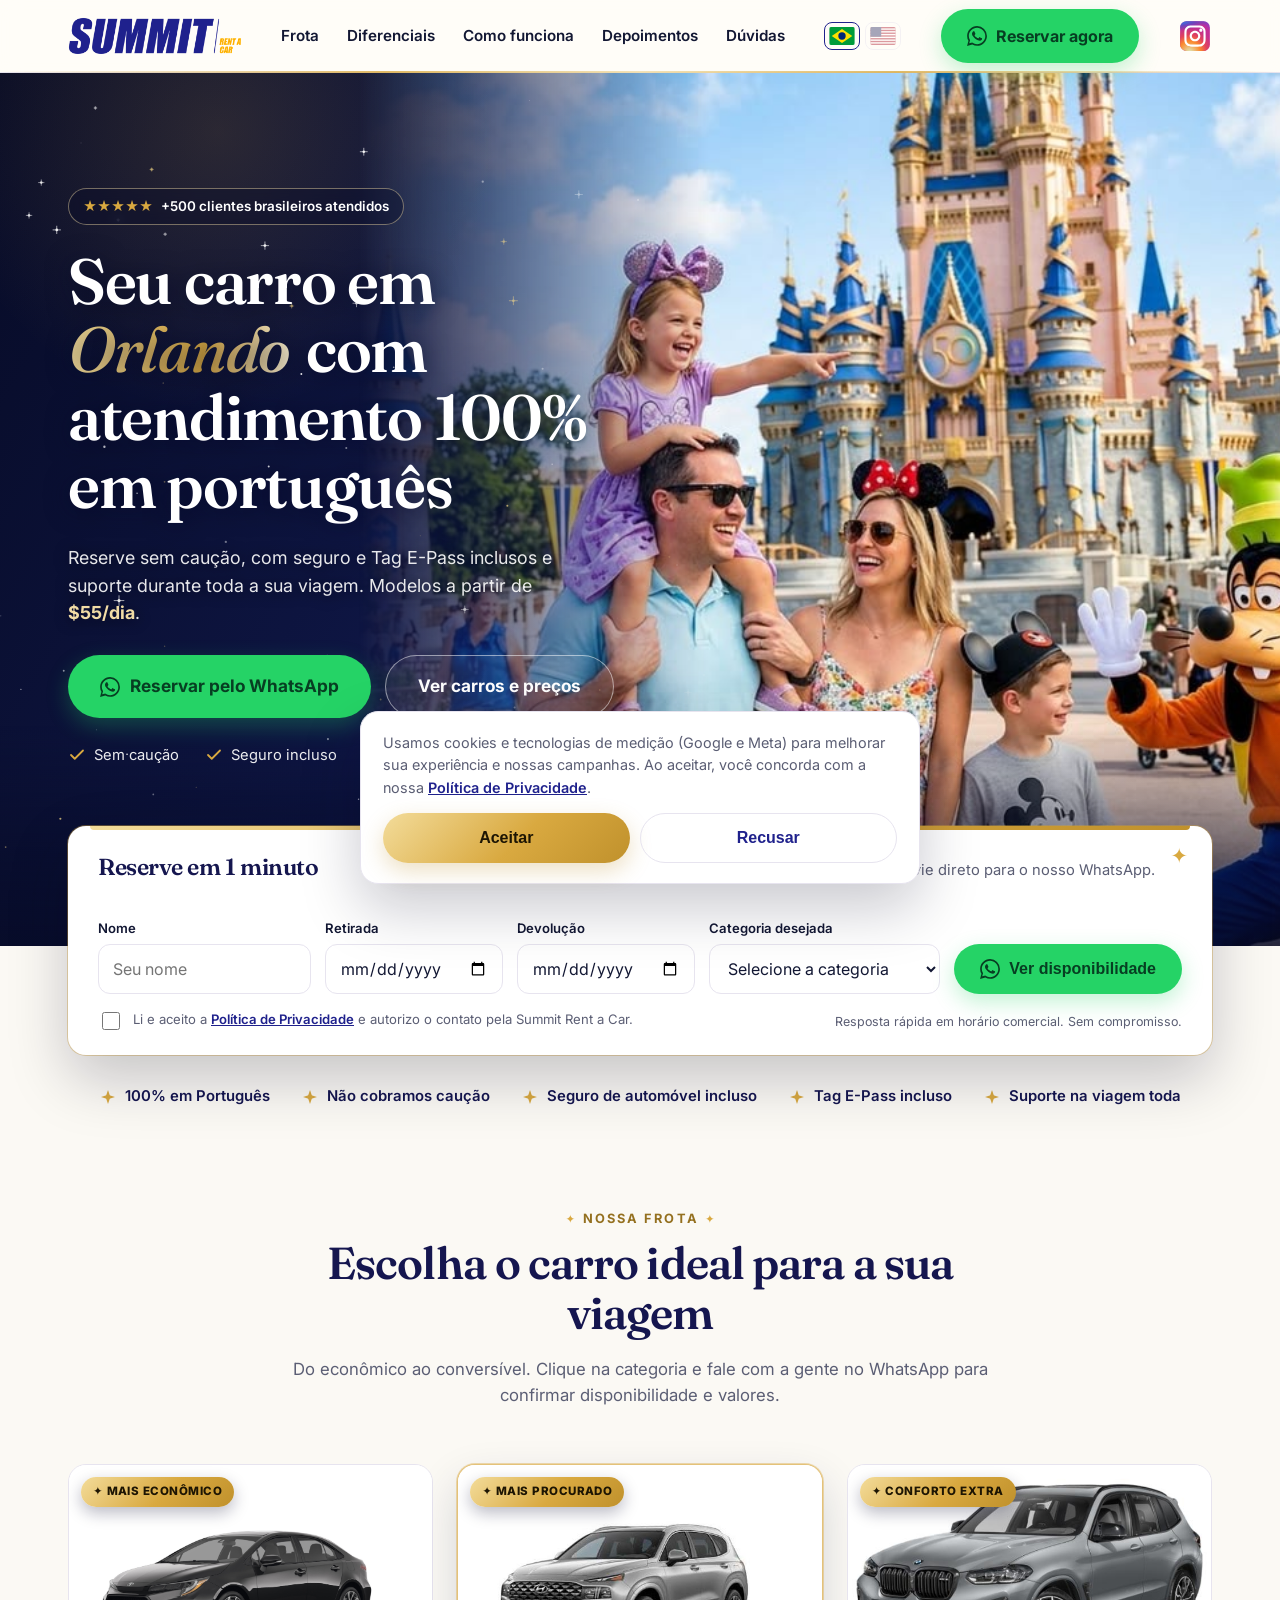
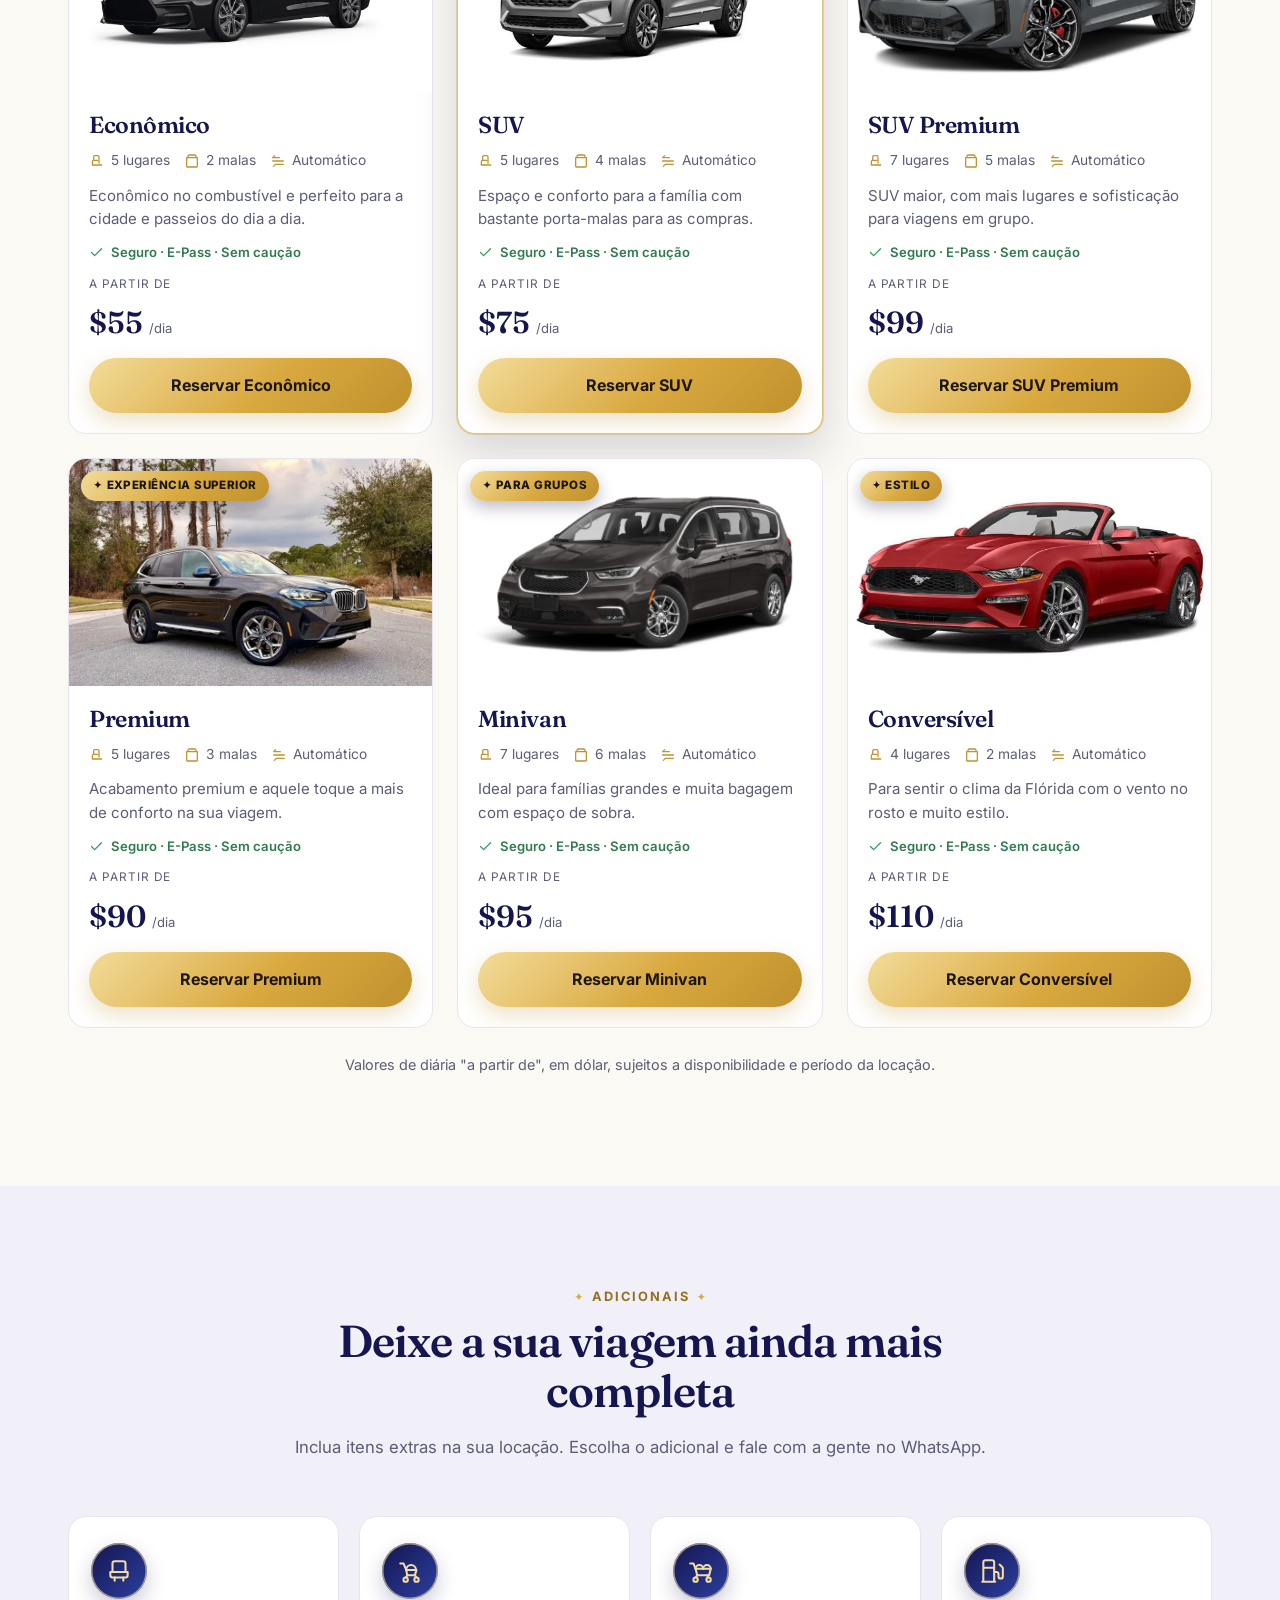
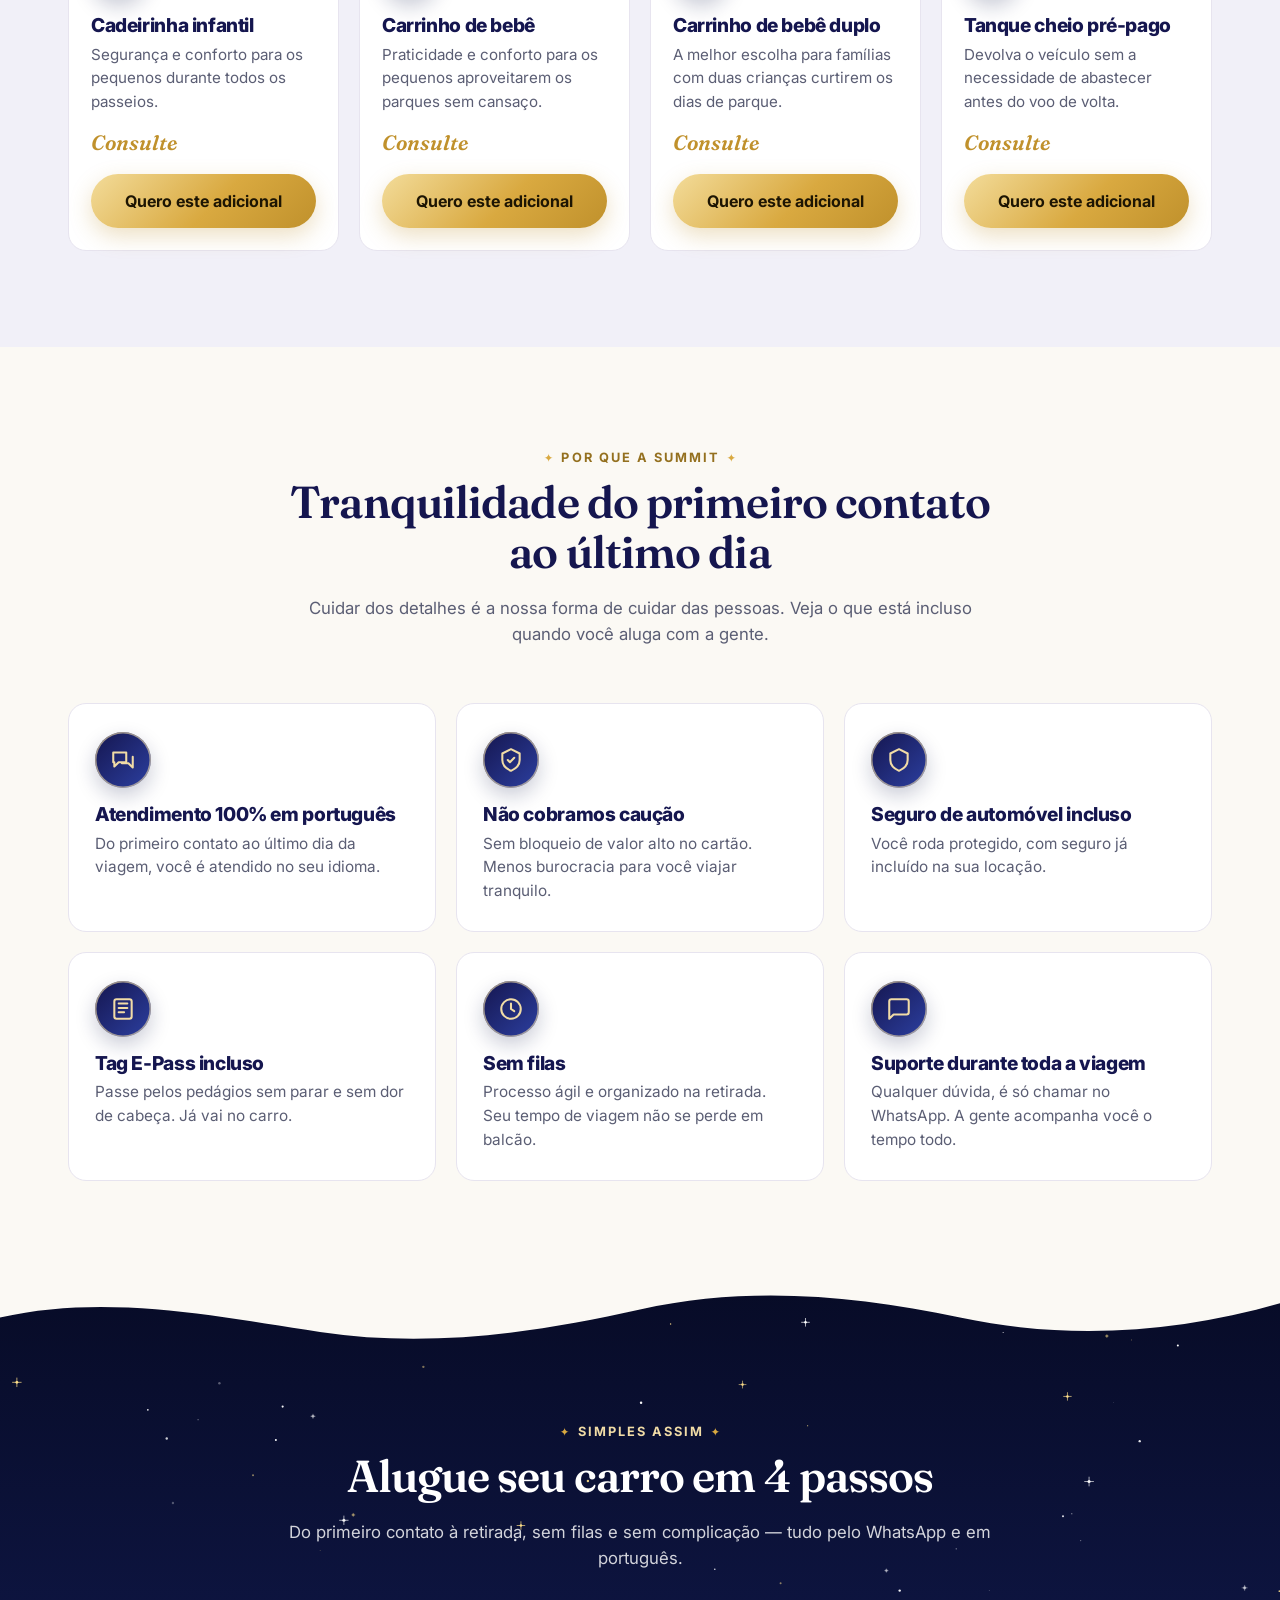
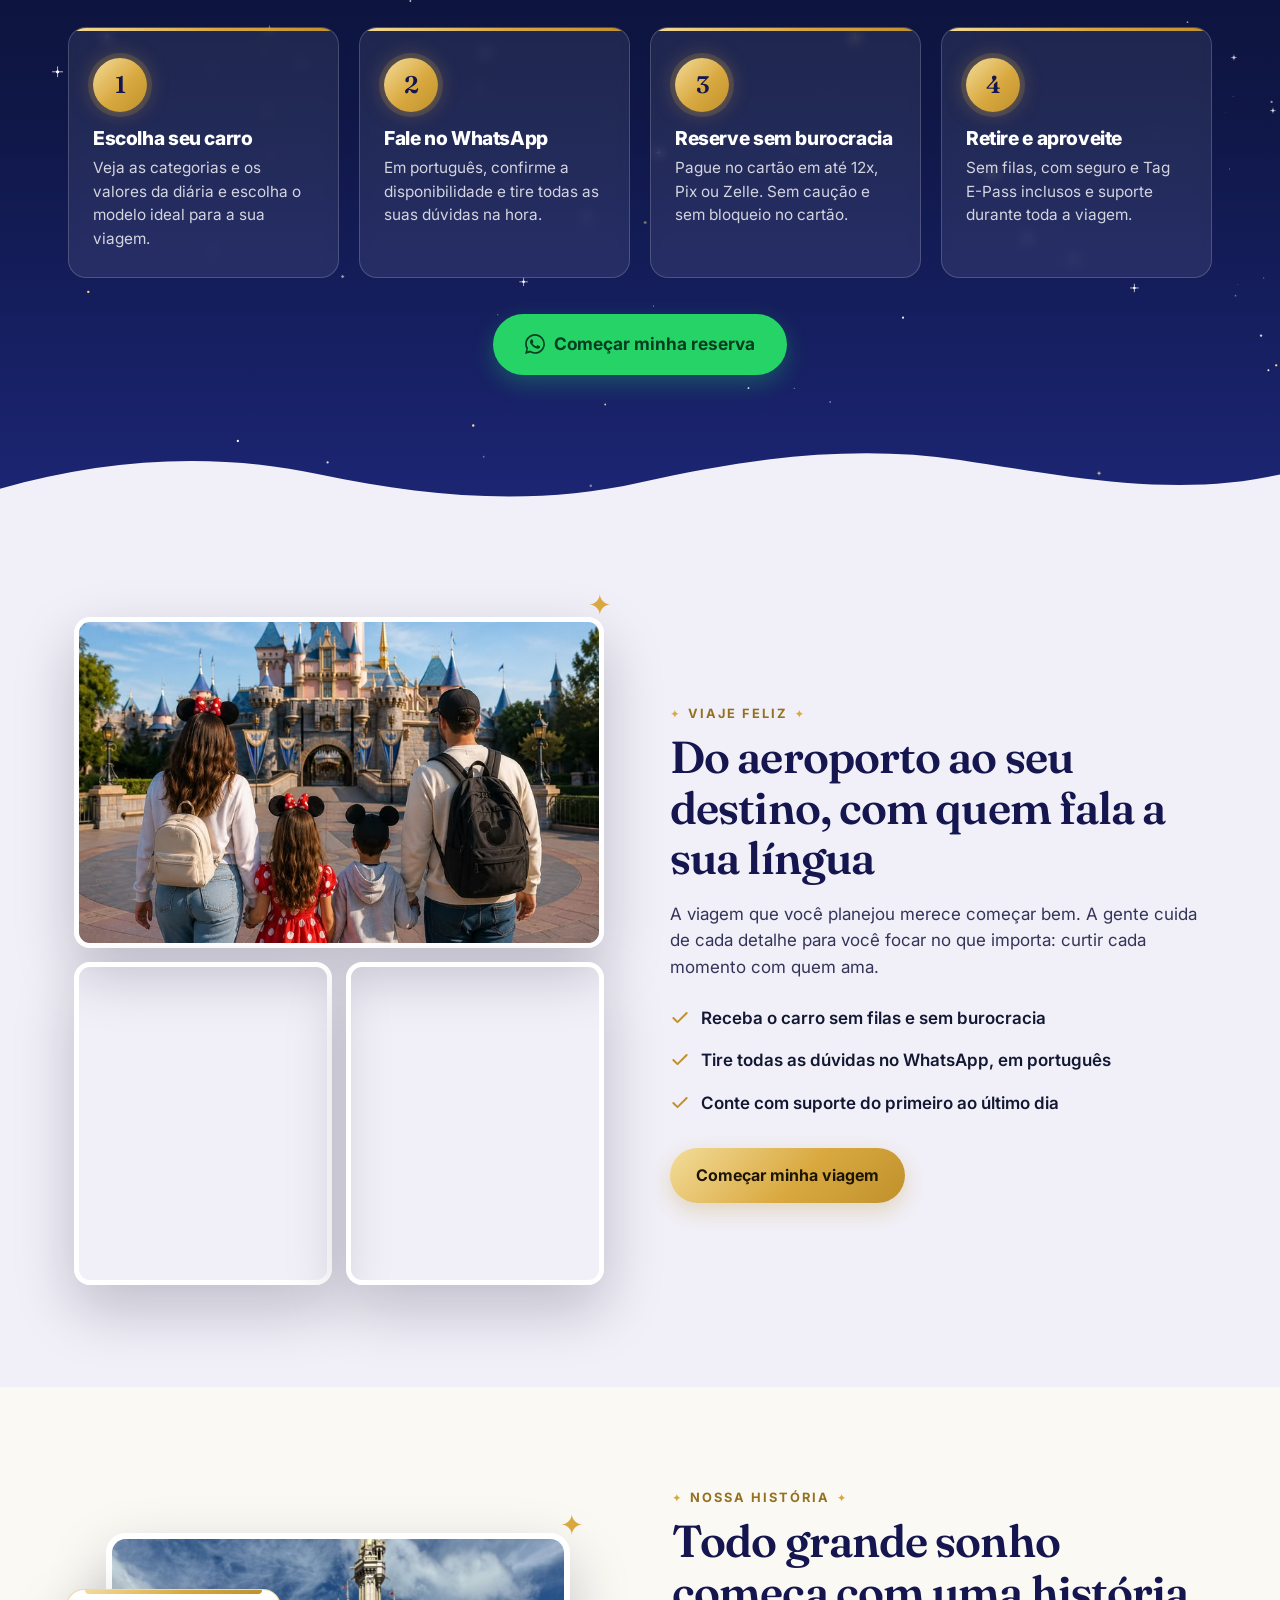
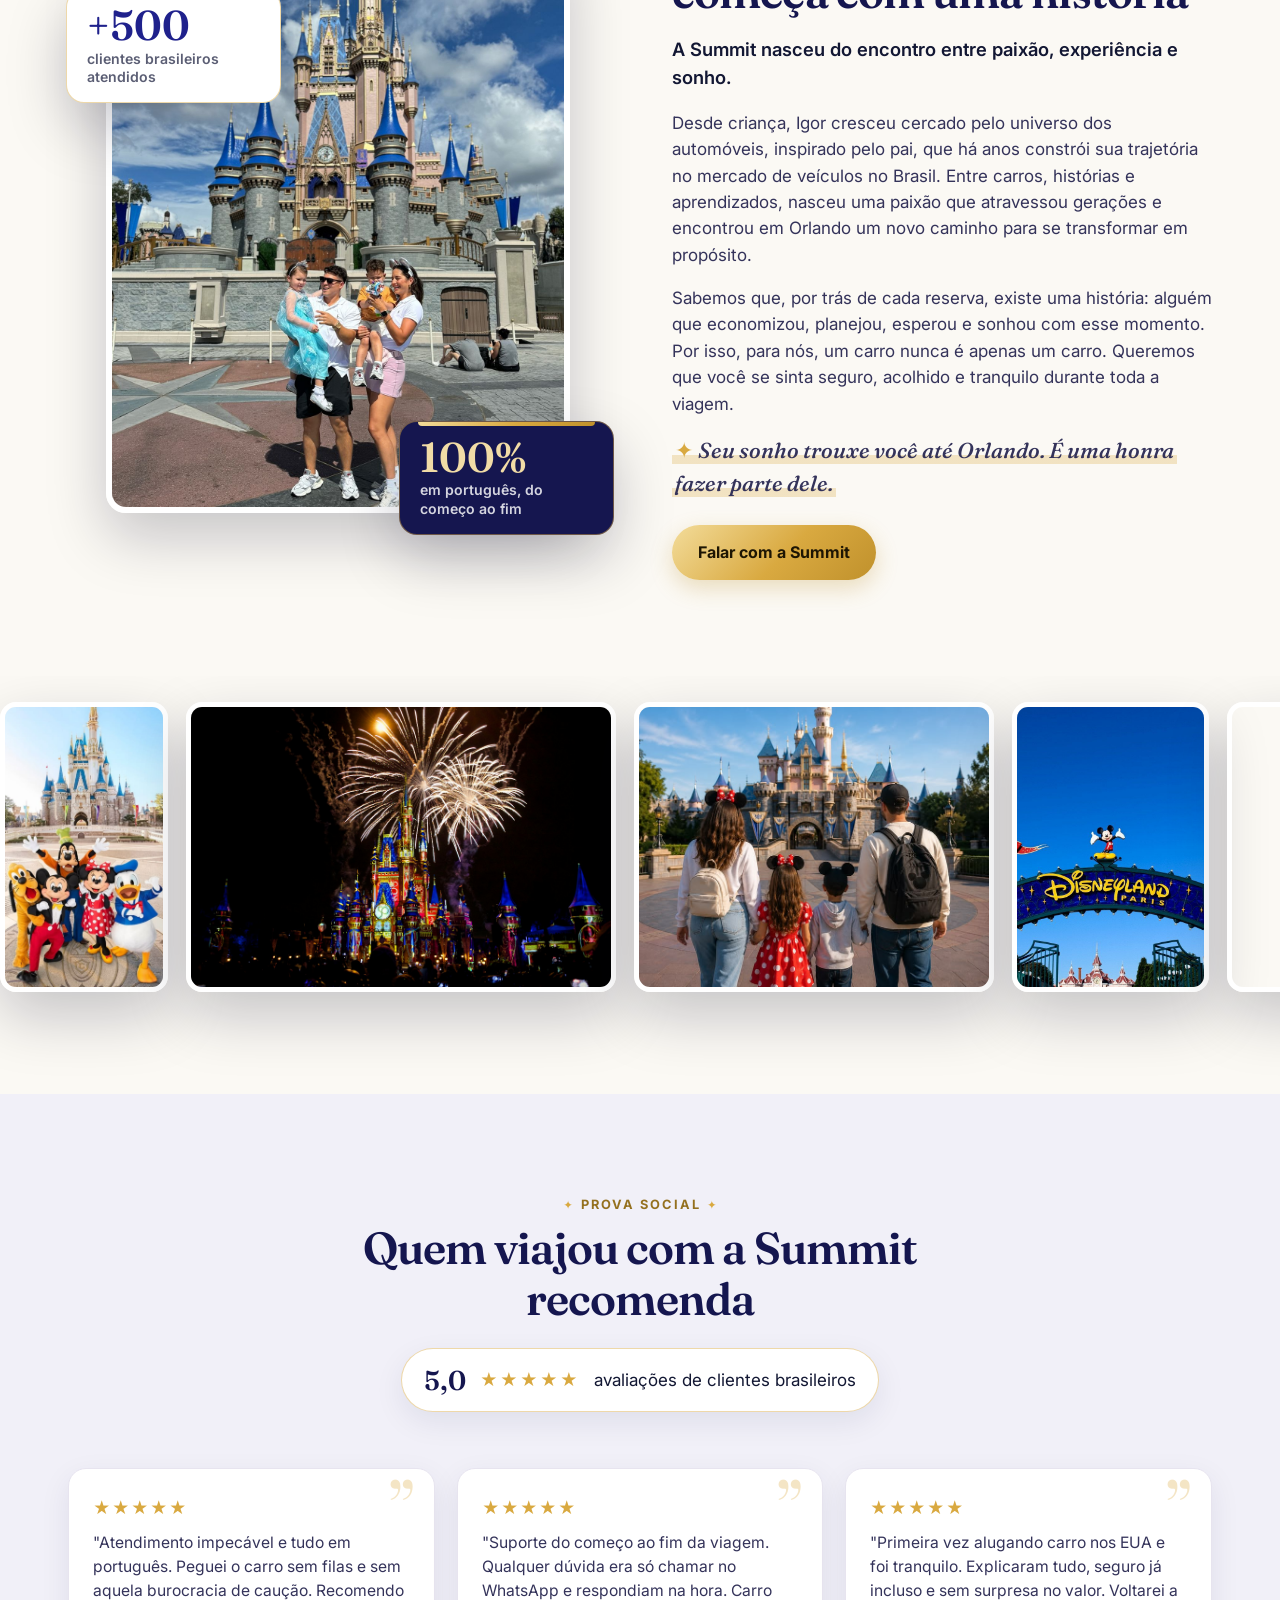
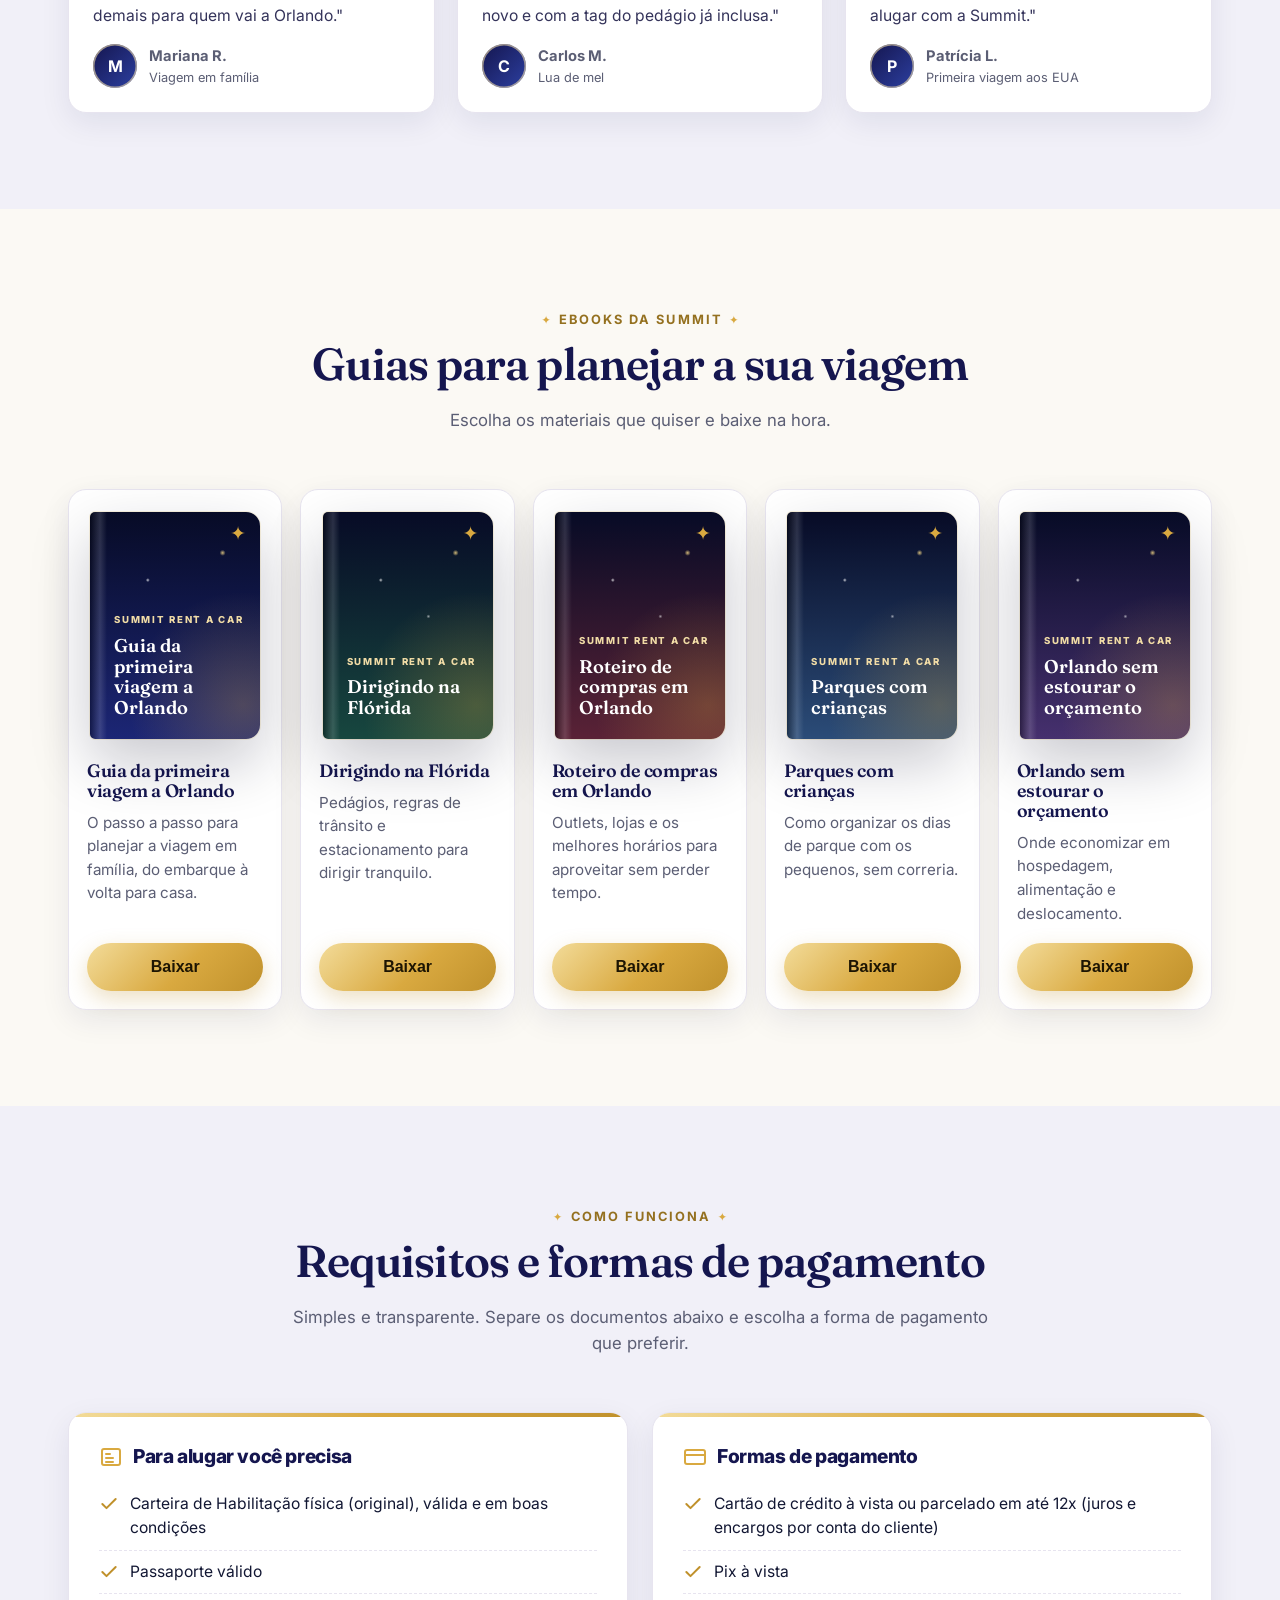
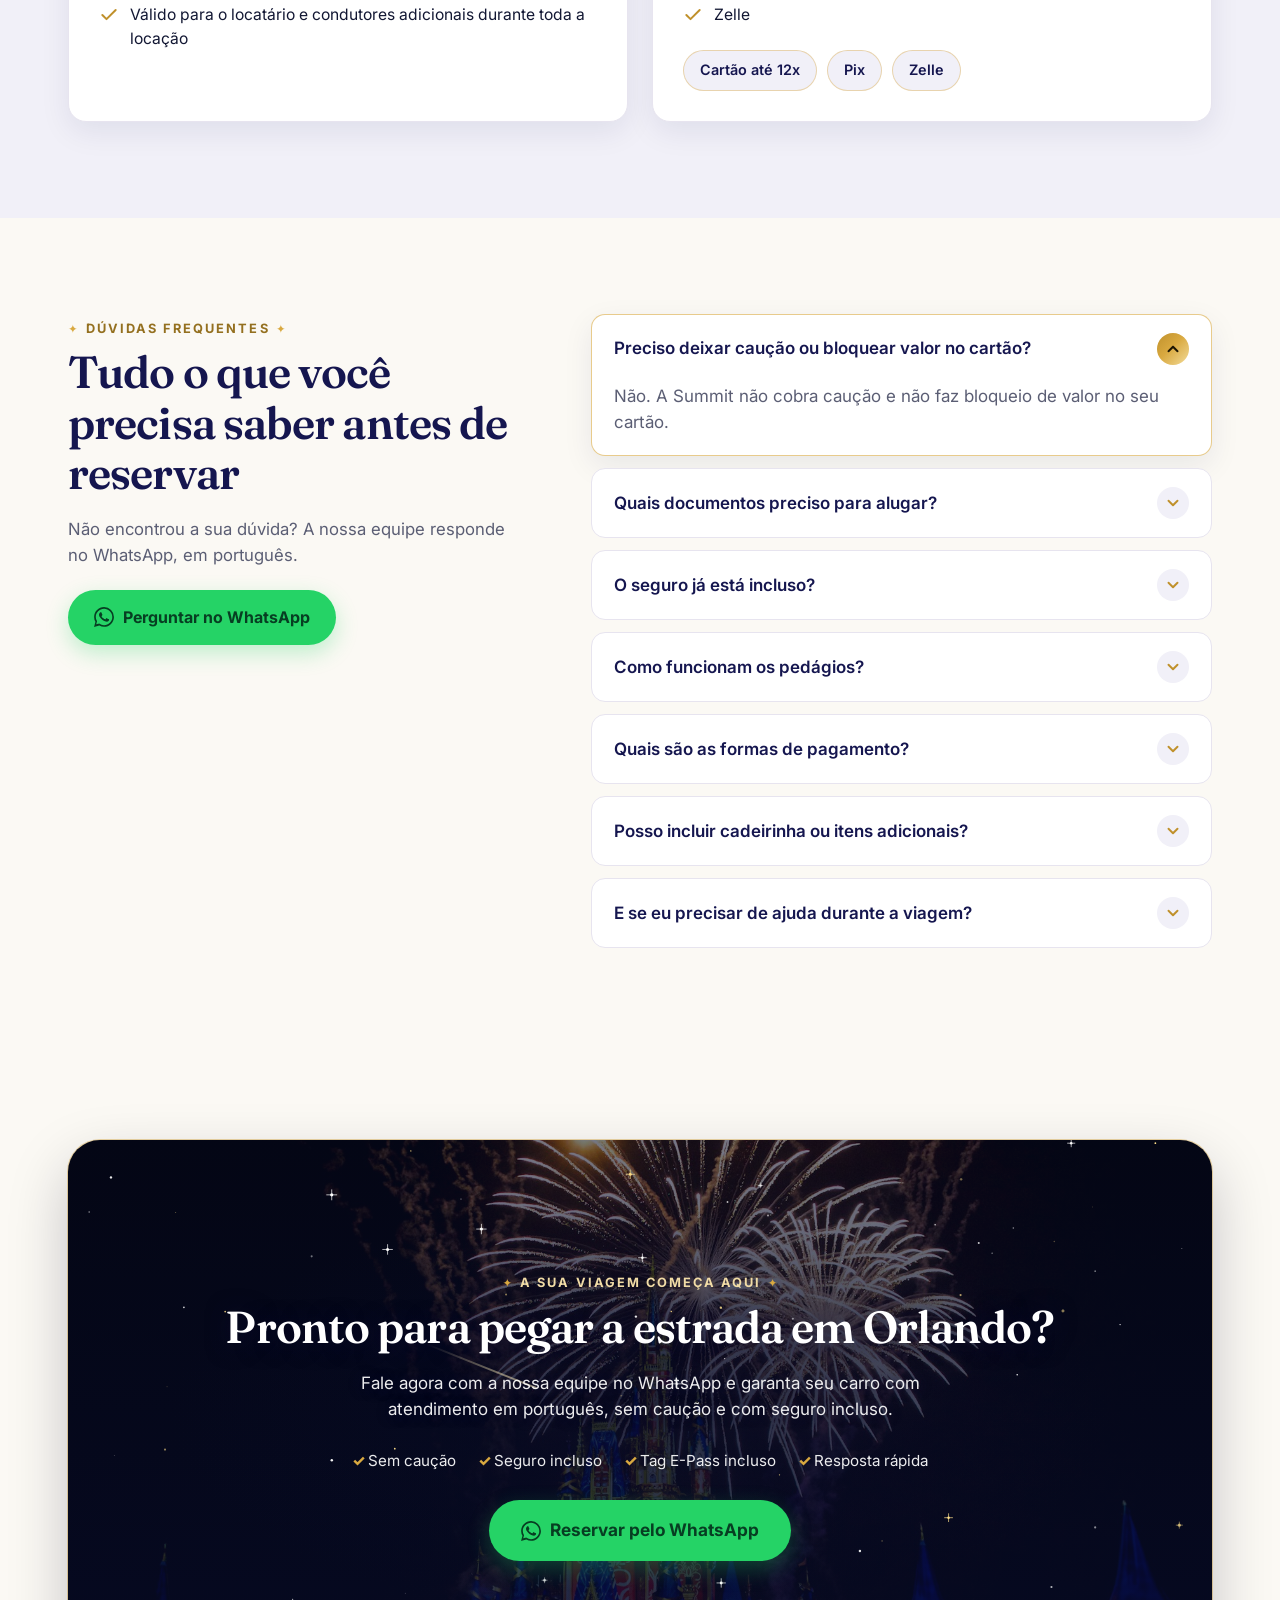
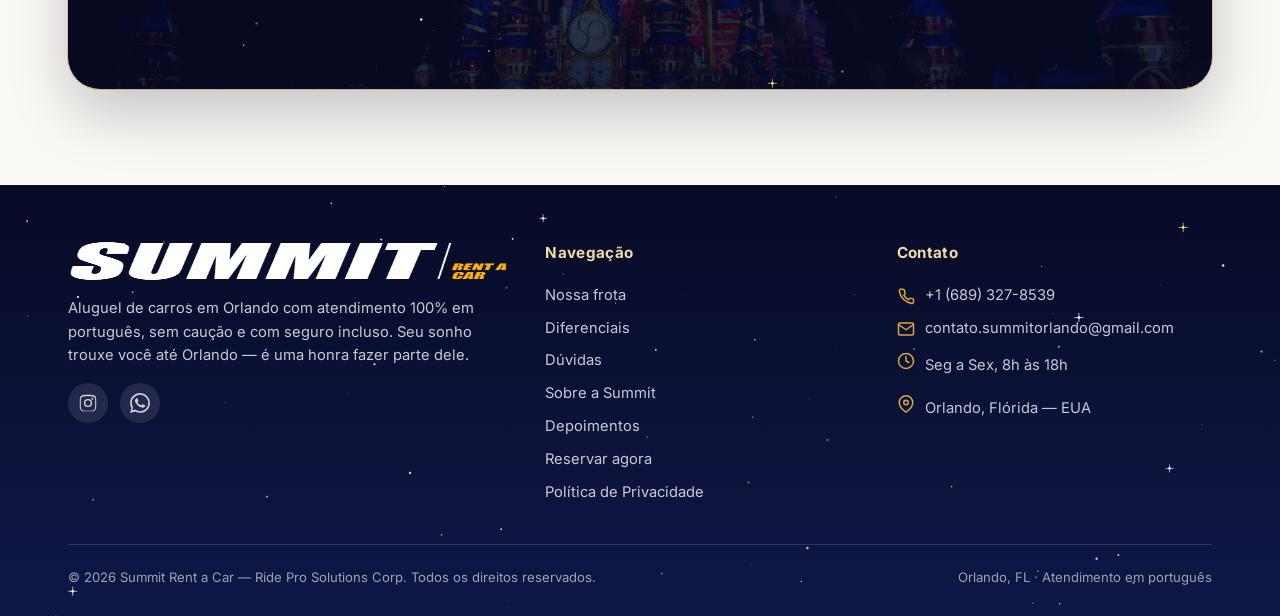
==== index.html @ 5e311a0f "feat: implement frontend application logic, localization, and analytics integration" ====
<!DOCTYPE html>
<html lang="pt-BR">

<head>
  <meta charset="UTF-8">
  <meta name="viewport" content="width=device-width, initial-scale=1">
  <title>Summit Rent a Car | Aluguel de Carro em Orlando com Atendimento em Português</title>
  <meta name="description"
    content="Alugue seu carro em Orlando com a Summit Rent a Car: atendimento 100% em português, sem caução, seguro e Tag E-Pass inclusos. Econômicos a partir de $55/dia. Reserve agora pelo WhatsApp.">
  <meta name="robots" content="index, follow">
  <meta name="theme-color" content="#15164f">
  <link rel="canonical" href="https://www.summitorlando.com.br/">
  <meta property="og:type" content="website">
  <meta property="og:locale" content="pt_BR">
  <meta property="og:site_name" content="Summit Rent a Car">
  <meta property="og:title" content="Aluguel de Carro em Orlando | Summit Rent a Car">
  <meta property="og:description"
    content="Atendimento 100% em português, sem caução, seguro e Tag E-Pass inclusos. Econômicos a partir de $55/dia. Reserve pelo WhatsApp.">
  <meta property="og:url" content="https://www.summitorlando.com.br/">
  <meta property="og:image" content="https://www.summitorlando.com.br/assets/img/logo-summit.png">
  <meta name="twitter:card" content="summary_large_image">
  <meta name="twitter:title" content="Aluguel de Carro em Orlando | Summit Rent a Car">
  <meta name="twitter:description"
    content="Atendimento 100% em português, sem caução, seguro e Tag E-Pass inclusos. Reserve pelo WhatsApp.">
  <meta name="twitter:image" content="https://www.summitorlando.com.br/assets/img/logo-summit.png">
  <link rel="icon" href="assets/img/logo-summit.png">
  <link rel="preconnect" href="https://fonts.googleapis.com">
  <link rel="preconnect" href="https://fonts.gstatic.com" crossorigin>
  <link rel="stylesheet"
    href="https://fonts.googleapis.com/css2?family=Fraunces:ital,opsz,wght@0,9..144,500;0,9..144,600;1,9..144,500;1,9..144,600&family=Inter:wght@400;500;600;700&display=swap">
  <link rel="stylesheet" href="assets/css/styles.css?v=20261014e">
  <script type="application/ld+json">
{"@context":"https://schema.org","@type":"AutoRental","name":"Summit Rent a Car","legalName":"Ride Pro Solutions Corp","image":"https://www.summitorlando.com.br/assets/img/logo-summit.png","url":"https://www.summitorlando.com.br/","telephone":"+1-689-327-8539","email":"contato.summitorlando@gmail.com","areaServed":"Orlando, Florida, USA","priceRange":"$55-$110 por dia","openingHours":"Mo-Fr 08:00-18:00","sameAs":["https://www.instagram.com/summitorlando"]}
</script>
</head>

<body>

  <header class="header">
    <div class="header__progress" id="headerProgress" aria-hidden="true"></div>
    <div class="container header__row">
      <a class="header__logo" href="#top" aria-label="Summit Rent a Car">
        <img src="assets/img/logo-summit.png" alt="Logo Summit Rent a Car" width="640" height="140">
      </a>
      <nav class="nav" id="nav">
        <a href="#frota" data-i18n="nav_frota">Frota</a>
        <a href="#diferenciais" data-i18n="nav_dif">Diferenciais</a>
        <a href="#como-funciona" data-i18n="nav_como">Como funciona</a>
        <a href="#depoimentos" data-i18n="nav_dep">Depoimentos</a>
        <a href="#duvidas" data-i18n="nav_faq">Dúvidas</a>
        <a class="btn btn--wa" href="https://wa.me/message/4N75YRONU7H5L1" data-cta="nav-wa" target="_blank"
          rel="noopener" data-i18n="btn_wa">WhatsApp</a>
      </nav>
      <div class="lang" role="group" aria-label="Idioma / Language">
        <button type="button" class="lang__btn" data-lang="pt" aria-pressed="true" aria-label="Português">
          <svg viewBox="0 0 28 20" aria-hidden="true">
            <rect width="28" height="20" fill="#009b3a" />
            <path d="M14 2.2 25.4 10 14 17.8 2.6 10z" fill="#fedf00" />
            <circle cx="14" cy="10" r="4.1" fill="#002776" />
          </svg>
        </button>
        <button type="button" class="lang__btn" data-lang="en" aria-pressed="false" aria-label="English">
          <svg viewBox="0 0 28 20" aria-hidden="true">
            <rect width="28" height="20" fill="#b22234" />
            <g fill="#fff">
              <rect y="1.54" width="28" height="1.54" />
              <rect y="4.62" width="28" height="1.54" />
              <rect y="7.69" width="28" height="1.54" />
              <rect y="10.77" width="28" height="1.54" />
              <rect y="13.85" width="28" height="1.54" />
              <rect y="16.92" width="28" height="1.54" />
            </g>
            <rect width="12" height="10.77" fill="#3c3b6e" />
          </svg>
        </button>
      </div>
      <a class="btn btn--wa header__cta" href="https://wa.me/message/4N75YRONU7H5L1" data-cta="header-wa"
        target="_blank" rel="noopener">
        <svg viewBox="0 0 24 24" fill="currentColor" aria-hidden="true">
          <path
            d="M.057 24l1.687-6.163a11.867 11.867 0 01-1.587-5.945C.16 5.335 5.495 0 12.05 0a11.817 11.817 0 018.413 3.488 11.824 11.824 0 013.48 8.414c-.003 6.557-5.338 11.892-11.893 11.892a11.9 11.9 0 01-5.688-1.448L.057 24zm6.597-3.807c1.676.995 3.276 1.591 5.392 1.592 5.448 0 9.886-4.434 9.889-9.885.002-5.462-4.415-9.89-9.881-9.892-5.452 0-9.887 4.434-9.889 9.884a9.86 9.86 0 001.52 5.26l-.999 3.648 3.767-.979zm11.387-5.464c-.074-.124-.272-.198-.57-.347-.297-.149-1.758-.868-2.031-.967-.272-.099-.47-.149-.669.149-.198.297-.768.967-.941 1.165-.173.198-.347.223-.644.074-.297-.149-1.255-.462-2.39-1.475-.883-.788-1.48-1.761-1.653-2.059-.173-.297-.018-.458.13-.606.134-.133.297-.347.446-.52.149-.174.198-.298.298-.497.099-.198.05-.372-.025-.521-.074-.148-.669-1.611-.916-2.206-.242-.579-.487-.501-.669-.51l-.57-.01c-.198 0-.52.074-.792.372-.272.297-1.04 1.016-1.04 2.479 0 1.462 1.065 2.875 1.213 3.074.149.198 2.095 3.2 5.076 4.487.709.306 1.263.489 1.694.626.712.226 1.36.194 1.872.118.571-.085 1.758-.719 2.006-1.413.248-.695.248-1.29.173-1.414z" />
        </svg>
        <span data-i18n="btn_reservar_agora">Reservar agora</span>
      </a>
      <a class="header__ig" href="https://www.instagram.com/summitorlando" target="_blank" rel="noopener"
        aria-label="Instagram da Summit Rent a Car">
        <img src="assets/img/svg/logo-instagram.svg" alt="" width="32" height="32" aria-hidden="true">
      </a>
      <button class="nav-toggle" id="navToggle" aria-label="Abrir menu" data-i18n-aria="aria_menu" aria-expanded="false"
        aria-controls="nav">
        <span></span><span></span><span></span>
      </button>
    </div>
  </header>

  <main id="top">

    <section class="hero" data-sky="shooting">
      <div class="hero__photo" aria-hidden="true"></div>
      <div class="container hero__grid">
        <div class="hero__copy">
          <span class="hero__badge"><span class="stars">★★★★★</span> <span data-i18n="hero_badge">+500 clientes
              brasileiros atendidos</span></span>
          <h1 data-i18n-html="hero_h1">Seu carro em <span class="hl">Orlando</span> com atendimento 100% em português
          </h1>
          <p class="hero__sub" data-i18n-html="hero_sub">Reserve sem caução, com seguro e Tag E-Pass inclusos e suporte
            durante toda a sua viagem. Modelos a partir de <strong>$55/dia</strong>.</p>
          <div class="hero__cta">
            <a class="btn btn--wa btn--lg" href="https://wa.me/message/4N75YRONU7H5L1" data-cta="hero-wa"
              target="_blank" rel="noopener">
              <svg viewBox="0 0 24 24" fill="currentColor" aria-hidden="true">
                <path
                  d="M.057 24l1.687-6.163a11.867 11.867 0 01-1.587-5.945C.16 5.335 5.495 0 12.05 0a11.817 11.817 0 018.413 3.488 11.824 11.824 0 013.48 8.414c-.003 6.557-5.338 11.892-11.893 11.892a11.9 11.9 0 01-5.688-1.448L.057 24zm6.597-3.807c1.676.995 3.276 1.591 5.392 1.592 5.448 0 9.886-4.434 9.889-9.885.002-5.462-4.415-9.89-9.881-9.892-5.452 0-9.887 4.434-9.889 9.884a9.86 9.86 0 001.52 5.26l-.999 3.648 3.767-.979zm11.387-5.464c-.074-.124-.272-.198-.57-.347-.297-.149-1.758-.868-2.031-.967-.272-.099-.47-.149-.669.149-.198.297-.768.967-.941 1.165-.173.198-.347.223-.644.074-.297-.149-1.255-.462-2.39-1.475-.883-.788-1.48-1.761-1.653-2.059-.173-.297-.018-.458.13-.606.134-.133.297-.347.446-.52.149-.174.198-.298.298-.497.099-.198.05-.372-.025-.521-.074-.148-.669-1.611-.916-2.206-.242-.579-.487-.501-.669-.51l-.57-.01c-.198 0-.52.074-.792.372-.272.297-1.04 1.016-1.04 2.479 0 1.462 1.065 2.875 1.213 3.074.149.198 2.095 3.2 5.076 4.487.709.306 1.263.489 1.694.626.712.226 1.36.194 1.872.118.571-.085 1.758-.719 2.006-1.413.248-.695.248-1.29.173-1.414z" />
              </svg>
              <span data-i18n="hero_cta_wa">Reservar pelo WhatsApp</span>
            </a>
            <a class="btn btn--ghost btn--lg" href="#frota" data-cta="hero-fleet" data-i18n="hero_cta_fleet">Ver carros
              e preços</a>
          </div>
          <div class="hero__trust">
            <span><svg viewBox="0 0 24 24" fill="none" stroke="currentColor" stroke-width="2.4" stroke-linecap="round"
                stroke-linejoin="round">
                <path d="M20 6L9 17l-5-5" />
              </svg> <span data-i18n="trust_caucao">Sem caução</span></span>
            <span><svg viewBox="0 0 24 24" fill="none" stroke="currentColor" stroke-width="2.4" stroke-linecap="round"
                stroke-linejoin="round">
                <path d="M20 6L9 17l-5-5" />
              </svg> <span data-i18n="trust_seguro">Seguro incluso</span></span>
            <span><svg viewBox="0 0 24 24" fill="none" stroke="currentColor" stroke-width="2.4" stroke-linecap="round"
                stroke-linejoin="round">
                <path d="M20 6L9 17l-5-5" />
              </svg> <span data-i18n="trust_epass">Tag E-Pass incluso</span></span>
            <span><svg viewBox="0 0 24 24" fill="none" stroke="currentColor" stroke-width="2.4" stroke-linecap="round"
                stroke-linejoin="round">
                <path d="M20 6L9 17l-5-5" />
              </svg> <span data-i18n="trust_filas">Sem filas</span></span>
          </div>
        </div>
      </div>
    </section>

    <div class="container booking">
      <form class="lead-card" id="leadForm" novalidate>
        <div class="booking__head">
          <h3 data-i18n="form_title">Reserve em 1 minuto</h3>
          <p class="lead-card__sub" data-i18n="form_sub">Preencha e envie direto para o nosso WhatsApp.</p>
        </div>
        <div class="booking__fields">
          <div class="field">
            <label for="f-nome" data-i18n="form_nome">Nome</label>
            <input type="text" id="f-nome" name="nome" placeholder="Seu nome" data-i18n-ph="form_nome_ph"
              autocomplete="name" required>
          </div>
          <div class="field">
            <label for="f-retirada" data-i18n="form_retirada">Retirada</label>
            <input type="date" id="f-retirada" name="retirada" required>
          </div>
          <div class="field">
            <label for="f-devolucao" data-i18n="form_devolucao">Devolução</label>
            <input type="date" id="f-devolucao" name="devolucao" required>
          </div>
          <div class="field">
            <label for="f-categoria" data-i18n="form_categoria">Categoria desejada</label>
            <select id="f-categoria" name="categoria" required>
              <option value="" disabled selected data-i18n="form_selecione">Selecione a categoria</option>
              <option value="Econômico" data-i18n="opt_econ">Econômico — a partir de $55/dia</option>
              <option value="SUV" data-i18n="opt_suv">SUV — a partir de $75/dia</option>
              <option value="SUV Premium" data-i18n="opt_suvp">SUV Premium — a partir de $99/dia</option>
              <option value="Premium" data-i18n="opt_premium">Premium — a partir de $90/dia</option>
              <option value="Minivan" data-i18n="opt_minivan">Minivan — a partir de $95/dia</option>
              <option value="Conversível" data-i18n="opt_conv">Conversível — a partir de $110/dia</option>
            </select>
          </div>
          <button type="submit" class="btn btn--wa" data-cta="lead-submit">
            <svg viewBox="0 0 24 24" fill="currentColor" aria-hidden="true">
              <path
                d="M.057 24l1.687-6.163a11.867 11.867 0 01-1.587-5.945C.16 5.335 5.495 0 12.05 0a11.817 11.817 0 018.413 3.488 11.824 11.824 0 013.48 8.414c-.003 6.557-5.338 11.892-11.893 11.892a11.9 11.9 0 01-5.688-1.448L.057 24zm6.597-3.807c1.676.995 3.276 1.591 5.392 1.592 5.448 0 9.886-4.434 9.889-9.885.002-5.462-4.415-9.89-9.881-9.892-5.452 0-9.887 4.434-9.889 9.884a9.86 9.86 0 001.52 5.26l-.999 3.648 3.767-.979zm11.387-5.464c-.074-.124-.272-.198-.57-.347-.297-.149-1.758-.868-2.031-.967-.272-.099-.47-.149-.669.149-.198.297-.768.967-.941 1.165-.173.198-.347.223-.644.074-.297-.149-1.255-.462-2.39-1.475-.883-.788-1.48-1.761-1.653-2.059-.173-.297-.018-.458.13-.606.134-.133.297-.347.446-.52.149-.174.198-.298.298-.497.099-.198.05-.372-.025-.521-.074-.148-.669-1.611-.916-2.206-.242-.579-.487-.501-.669-.51l-.57-.01c-.198 0-.52.074-.792.372-.272.297-1.04 1.016-1.04 2.479 0 1.462 1.065 2.875 1.213 3.074.149.198 2.095 3.2 5.076 4.487.709.306 1.263.489 1.694.626.712.226 1.36.194 1.872.118.571-.085 1.758-.719 2.006-1.413.248-.695.248-1.29.173-1.414z" />
            </svg>
            <span data-i18n="form_submit">Ver disponibilidade</span>
          </button>
        </div>
        <div class="booking__foot">
          <div class="field-check">
            <input type="checkbox" id="f-consent" name="consent" required>
            <label for="f-consent" data-i18n-html="form_consent">Li e aceito a <a href="privacidade.html"
                target="_blank" rel="noopener">Política de Privacidade</a> e autorizo o contato pela Summit Rent a
              Car.</label>
          </div>
          <p class="lead-card__note" data-i18n="form_note">Resposta rápida em horário comercial. Sem compromisso.</p>
        </div>
      </form>
    </div>

    <div class="strip">
      <div class="container strip__row">
        <span class="strip__item"><svg viewBox="0 0 24 24" fill="currentColor" aria-hidden="true">
            <path
              d="M12 1.5l2.4 7.1a2 2 0 001 1l7.1 2.4-7.1 2.4a2 2 0 00-1 1L12 22.500l-2.400-7.100a2 2 0 00-1-1L1.500 12l7.100-2.400a2 2 0 001-1z" />
          </svg> <span data-i18n="strip_1">100% em Português</span></span>
        <span class="strip__item"><svg viewBox="0 0 24 24" fill="currentColor" aria-hidden="true">
            <path
              d="M12 1.5l2.4 7.1a2 2 0 001 1l7.1 2.4-7.1 2.4a2 2 0 00-1 1L12 22.500l-2.400-7.100a2 2 0 00-1-1L1.500 12l7.100-2.400a2 2 0 001-1z" />
          </svg> <span data-i18n="strip_2">Não cobramos caução</span></span>
        <span class="strip__item"><svg viewBox="0 0 24 24" fill="currentColor" aria-hidden="true">
            <path
              d="M12 1.5l2.4 7.1a2 2 0 001 1l7.1 2.4-7.1 2.4a2 2 0 00-1 1L12 22.500l-2.400-7.100a2 2 0 00-1-1L1.500 12l7.100-2.400a2 2 0 001-1z" />
          </svg> <span data-i18n="strip_3">Seguro de automóvel incluso</span></span>
        <span class="strip__item"><svg viewBox="0 0 24 24" fill="currentColor" aria-hidden="true">
            <path
              d="M12 1.5l2.4 7.1a2 2 0 001 1l7.1 2.4-7.1 2.4a2 2 0 00-1 1L12 22.500l-2.400-7.100a2 2 0 00-1-1L1.500 12l7.100-2.400a2 2 0 001-1z" />
          </svg> <span data-i18n="strip_4">Tag E-Pass incluso</span></span>
        <span class="strip__item"><svg viewBox="0 0 24 24" fill="currentColor" aria-hidden="true">
            <path
              d="M12 1.5l2.4 7.1a2 2 0 001 1l7.1 2.4-7.1 2.4a2 2 0 00-1 1L12 22.500l-2.400-7.100a2 2 0 00-1-1L1.500 12l7.100-2.400a2 2 0 001-1z" />
          </svg> <span data-i18n="strip_5">Suporte na viagem toda</span></span>
      </div>
    </div>

    <section class="section" id="frota">
      <div class="container">
        <div class="section__head reveal">
          <span class="eyebrow" data-i18n="fleet_eyebrow">Nossa frota</span>
          <h2 data-i18n="fleet_h2">Escolha o carro ideal para a sua viagem</h2>
          <p data-i18n="fleet_p">Do econômico ao conversível. Clique na categoria e fale com a gente no WhatsApp para
            confirmar disponibilidade e valores.</p>
        </div>
        <div class="fleet" id="fleet"></div>
        <p class="fleet__note" data-i18n="fleet_note">Valores de diária "a partir de", em dólar, sujeitos a
          disponibilidade e período da locação.</p>
      </div>
    </section>

    <section class="section section--alt" id="adicionais">
      <div class="container">
        <div class="section__head reveal">
          <span class="eyebrow" data-i18n="add_eyebrow">Adicionais</span>
          <h2 data-i18n="add_h2">Deixe a sua viagem ainda mais completa</h2>
          <p data-i18n="add_p">Inclua itens extras na sua locação. Escolha o adicional e fale com a gente no WhatsApp.
          </p>
        </div>
        <div class="extras" id="extras"></div>
      </div>
    </section>

    <section class="section" id="diferenciais">
      <div class="container">
        <div class="section__head reveal">
          <span class="eyebrow" data-i18n="dif_eyebrow">Por que a Summit</span>
          <h2 data-i18n="dif_h2">Tranquilidade do primeiro contato ao último dia</h2>
          <p data-i18n="dif_p">Cuidar dos detalhes é a nossa forma de cuidar das pessoas. Veja o que está incluso quando
            você aluga com a gente.</p>
        </div>
        <div class="feats" id="feats"></div>
      </div>
    </section>

    <section class="section section--night" id="como-funciona" data-sky>
      <div class="container">
        <div class="section__head reveal">
          <span class="eyebrow" data-i18n="steps_eyebrow">Simples assim</span>
          <h2 data-i18n="steps_h2">Alugue seu carro em 4 passos</h2>
          <p data-i18n="steps_p">Do primeiro contato à retirada, sem filas e sem complicação — tudo pelo WhatsApp e em
            português.</p>
        </div>
        <ol class="steps">
          <li class="step reveal"><span class="step__num">1</span>
            <h3 data-i18n="step1_t">Escolha seu carro</h3>
            <p data-i18n="step1_d">Veja as categorias e os valores da diária e escolha o modelo ideal para a sua viagem.
            </p>
          </li>
          <li class="step reveal"><span class="step__num">2</span>
            <h3 data-i18n="step2_t">Fale no WhatsApp</h3>
            <p data-i18n="step2_d">Em português, confirme a disponibilidade e tire todas as suas dúvidas na hora.</p>
          </li>
          <li class="step reveal"><span class="step__num">3</span>
            <h3 data-i18n="step3_t">Reserve sem burocracia</h3>
            <p data-i18n="step3_d">Pague no cartão em até 12x, Pix ou Zelle. Sem caução e sem bloqueio no cartão.</p>
          </li>
          <li class="step reveal"><span class="step__num">4</span>
            <h3 data-i18n="step4_t">Retire e aproveite</h3>
            <p data-i18n="step4_d">Sem filas, com seguro e Tag E-Pass inclusos e suporte durante toda a viagem.</p>
          </li>
        </ol>
        <div class="center" style="margin-top:36px">
          <a class="btn btn--wa btn--lg" href="https://wa.me/message/4N75YRONU7H5L1" data-cta="steps-wa" target="_blank"
            rel="noopener">
            <svg viewBox="0 0 24 24" fill="currentColor" aria-hidden="true">
              <path
                d="M.057 24l1.687-6.163a11.867 11.867 0 01-1.587-5.945C.16 5.335 5.495 0 12.05 0a11.817 11.817 0 018.413 3.488 11.824 11.824 0 013.48 8.414c-.003 6.557-5.338 11.892-11.893 11.892a11.9 11.9 0 01-5.688-1.448L.057 24zm6.597-3.807c1.676.995 3.276 1.591 5.392 1.592 5.448 0 9.886-4.434 9.889-9.885.002-5.462-4.415-9.89-9.881-9.892-5.452 0-9.887 4.434-9.889 9.884a9.86 9.86 0 001.52 5.26l-.999 3.648 3.767-.979zm11.387-5.464c-.074-.124-.272-.198-.57-.347-.297-.149-1.758-.868-2.031-.967-.272-.099-.47-.149-.669.149-.198.297-.768.967-.941 1.165-.173.198-.347.223-.644.074-.297-.149-1.255-.462-2.39-1.475-.883-.788-1.48-1.761-1.653-2.059-.173-.297-.018-.458.13-.606.134-.133.297-.347.446-.52.149-.174.198-.298.298-.497.099-.198.05-.372-.025-.521-.074-.148-.669-1.611-.916-2.206-.242-.579-.487-.501-.669-.51l-.57-.01c-.198 0-.52.074-.792.372-.272.297-1.04 1.016-1.04 2.479 0 1.462 1.065 2.875 1.213 3.074.149.198 2.095 3.2 5.076 4.487.709.306 1.263.489 1.694.626.712.226 1.36.194 1.872.118.571-.085 1.758-.719 2.006-1.413.248-.695.248-1.29.173-1.414z" />
            </svg>
            <span data-i18n="steps_cta">Começar minha reserva</span>
          </a>
        </div>
      </div>
    </section>

    <section class="section section--alt" id="experiencia">
      <div class="container exp">
        <div class="exp__media reveal">
          <img class="wide" src="assets/img/familia-castelo.jpg"
            alt="Família de mãos dadas caminhando em direção ao castelo" width="736" height="589" loading="lazy"
            decoding="async">
          <img class="tall" src="assets/img/familia-no-aeroporto.jpg"
            alt="Atendente entregando a chave do carro alugado" width="1024" height="1024" loading="lazy"
            decoding="async">
          <img class="tall" src="assets/img/viagem-em-carro-conv.jpg" alt="Visitante segurando um pretzel no parque"
            width="736" height="1067" loading="lazy" decoding="async">
        </div>
        <div class="exp__text reveal">
          <span class="eyebrow" data-i18n="exp_eyebrow">Viaje feliz</span>
          <h2 data-i18n="exp_h2">Do aeroporto ao seu destino, com quem fala a sua língua</h2>
          <p data-i18n="exp_p">A viagem que você planejou merece começar bem. A gente cuida de cada detalhe para você
            focar no que importa: curtir cada momento com quem ama.</p>
          <ul class="exp__list">
            <li><svg viewBox="0 0 24 24" fill="none" stroke="currentColor" stroke-width="2.4" stroke-linecap="round"
                stroke-linejoin="round">
                <path d="M20 6L9 17l-5-5" />
              </svg> <span data-i18n="exp_li1">Receba o carro sem filas e sem burocracia</span></li>
            <li><svg viewBox="0 0 24 24" fill="none" stroke="currentColor" stroke-width="2.4" stroke-linecap="round"
                stroke-linejoin="round">
                <path d="M20 6L9 17l-5-5" />
              </svg> <span data-i18n="exp_li2">Tire todas as dúvidas no WhatsApp, em português</span></li>
            <li><svg viewBox="0 0 24 24" fill="none" stroke="currentColor" stroke-width="2.4" stroke-linecap="round"
                stroke-linejoin="round">
                <path d="M20 6L9 17l-5-5" />
              </svg> <span data-i18n="exp_li3">Conte com suporte do primeiro ao último dia</span></li>
          </ul>
          <a class="btn btn--primary" href="https://wa.me/message/4N75YRONU7H5L1" data-cta="exp-wa" target="_blank"
            rel="noopener" data-i18n="exp_cta">Começar minha viagem</a>
        </div>
      </div>
    </section>

    <section class="section" id="sobre">
      <div class="container about">
        <div class="about__media reveal">
          <img class="about__photo" src="assets/img/familia-magic-kingdom.jpg"
            alt="Família com as crianças no colo em frente ao castelo do parque" width="1200" height="1500"
            loading="lazy" decoding="async">
          <div class="about__stat about__stat--a">
            <span class="big">+500</span>
            <span class="lbl" data-i18n="stat_500_lbl">clientes brasileiros atendidos</span>
          </div>
          <div class="about__stat about__stat--b">
            <span class="big">100%</span>
            <span class="lbl" data-i18n="stat_100_lbl">em português, do começo ao fim</span>
          </div>
        </div>
        <div class="about__text reveal">
          <span class="eyebrow" data-i18n="sobre_eyebrow">Nossa história</span>
          <h2 data-i18n="sobre_h2">Todo grande sonho começa com uma história</h2>
          <p class="lead" data-i18n="sobre_lead">A Summit nasceu do encontro entre paixão, experiência e sonho.</p>
          <p data-i18n="sobre_p1">Desde criança, Igor cresceu cercado pelo universo dos automóveis, inspirado pelo pai,
            que há anos constrói sua trajetória no mercado de veículos no Brasil. Entre carros, histórias e
            aprendizados, nasceu uma paixão que atravessou gerações e encontrou em Orlando um novo caminho para se
            transformar em propósito.</p>
          <p data-i18n="sobre_p2">Sabemos que, por trás de cada reserva, existe uma história: alguém que economizou,
            planejou, esperou e sonhou com esse momento. Por isso, para nós, um carro nunca é apenas um carro. Queremos
            que você se sinta seguro, acolhido e tranquilo durante toda a viagem.</p>
          <p class="about__sign" data-i18n="sobre_sign">Seu sonho trouxe você até Orlando. É uma honra fazer parte dele.
          </p>
          <a class="btn btn--primary" href="https://wa.me/message/4N75YRONU7H5L1" data-cta="about-wa" target="_blank"
            rel="noopener" data-i18n="sobre_cta">Falar com a Summit</a>
        </div>
      </div>
    </section>

    <div class="moments" id="moments">
      <div class="moments__track">
        <img src="assets/img/personagens-castelo.jpg" alt="Personagens recebendo os visitantes em frente ao castelo"
          width="675" height="1200" loading="lazy" decoding="async">
        <img src="assets/img/parque-castelo-fogos.jpg" alt="Castelo iluminado com fogos de artifício à noite"
          width="1800" height="1198" loading="lazy" decoding="async">
        <img src="assets/img/familia-castelo.jpg" alt="Família de mãos dadas caminhando em direção ao castelo"
          width="736" height="589" loading="lazy" decoding="async">
        <img src="assets/img/portal-parque.jpg" alt="Portal de entrada do parque com o Mickey" width="600" height="900"
          loading="lazy" decoding="async">
        <img src="assets/img/parque-main-street-noite.jpg"
          alt="Rua principal do parque iluminada à noite com o castelo ao fundo" width="2200" height="1467"
          loading="lazy" decoding="async">
        <img src="assets/img/parque-lanche.jpg" alt="Visitante segurando um pretzel no parque" width="736" height="1067"
          loading="lazy" decoding="async">
        <img src="assets/img/parque-epcot-entardecer.jpg" alt="Esfera do Epcot iluminada ao entardecer" width="1000"
          height="667" loading="lazy" decoding="async">
        <img src="assets/img/familia-magic-kingdom.jpg"
          alt="Família com as crianças no colo em frente ao castelo do parque" width="1200" height="1500" loading="lazy"
          decoding="async">
        <img src="assets/img/parque-carrossel.jpg" alt="Carrossel iluminado no parque ao anoitecer" width="1000"
          height="667" loading="lazy" decoding="async">
        <img src="assets/img/parque-castelo-dia.jpg" alt="Castelo do parque em um dia de céu azul" width="1000"
          height="664" loading="lazy" decoding="async">
      </div>
    </div>

    <section class="section section--alt" id="depoimentos">
      <div class="container">
        <div class="section__head reveal">
          <span class="eyebrow" data-i18n="dep_eyebrow">Prova social</span>
          <h2 data-i18n="dep_h2">Quem viajou com a Summit recomenda</h2>
          <div class="rating-head"><b data-i18n="dep_rating_num">5,0</b> <span class="stars">★★★★★</span> <span
              data-i18n="dep_rating_lbl">avaliações de clientes brasileiros</span></div>
        </div>
        <div class="reviews">
          <article class="review reveal">
            <div class="stars" aria-label="5/5">★★★★★</div>
            <p data-i18n="rev1_text">"Atendimento impecável e tudo em português. Peguei o carro sem filas e sem aquela
              burocracia de caução. Recomendo demais para quem vai a Orlando."</p>
            <div class="review__who"><span class="review__ava">M</span><span><b>Mariana R.</b><span
                  data-i18n="rev1_role">Viagem em família</span></span></div>
          </article>
          <article class="review reveal">
            <div class="stars" aria-label="5/5">★★★★★</div>
            <p data-i18n="rev2_text">"Suporte do começo ao fim da viagem. Qualquer dúvida era só chamar no WhatsApp e
              respondiam na hora. Carro novo e com a tag do pedágio já inclusa."</p>
            <div class="review__who"><span class="review__ava">C</span><span><b>Carlos M.</b><span
                  data-i18n="rev2_role">Lua de mel</span></span></div>
          </article>
          <article class="review reveal">
            <div class="stars" aria-label="5/5">★★★★★</div>
            <p data-i18n="rev3_text">"Primeira vez alugando carro nos EUA e foi tranquilo. Explicaram tudo, seguro já
              incluso e sem surpresa no valor. Voltarei a alugar com a Summit."</p>
            <div class="review__who"><span class="review__ava">P</span><span><b>Patrícia L.</b><span
                  data-i18n="rev3_role">Primeira viagem aos EUA</span></span></div>
          </article>
        </div>
      </div>
    </section>

    <section class="section" id="ebooks">
      <div class="container">
        <div class="section__head reveal">
          <span class="eyebrow" data-i18n="eb_eyebrow">Ebooks da Summit</span>
          <h2 data-i18n="eb_h2">Guias para planejar a sua viagem</h2>
          <p data-i18n="eb_p">Escolha os materiais que quiser e baixe na hora.</p>
        </div>
        <div class="ebooks" id="ebooksGrid"></div>
      </div>
    </section>

    <section class="section section--alt" id="info">
      <div class="container">
        <div class="section__head reveal">
          <span class="eyebrow" data-i18n="info_eyebrow">Como funciona</span>
          <h2 data-i18n="info_h2">Requisitos e formas de pagamento</h2>
          <p data-i18n="info_p">Simples e transparente. Separe os documentos abaixo e escolha a forma de pagamento que
            preferir.</p>
        </div>
        <div class="info">
          <div class="info__card reveal">
            <h3><svg viewBox="0 0 24 24" fill="none" stroke="currentColor" stroke-width="2" stroke-linecap="round"
                stroke-linejoin="round">
                <rect x="3" y="4" width="18" height="16" rx="2" />
                <path d="M7 9h4M7 13h7M7 17h7" />
              </svg> <span data-i18n="info_c1_title">Para alugar você precisa</span></h3>
            <ul class="ck">
              <li><svg viewBox="0 0 24 24" fill="none" stroke="currentColor" stroke-width="2.4" stroke-linecap="round"
                  stroke-linejoin="round">
                  <path d="M20 6L9 17l-5-5" />
                </svg> <span data-i18n="info_c1_1">Carteira de Habilitação física (original), válida e em boas
                  condições</span></li>
              <li><svg viewBox="0 0 24 24" fill="none" stroke="currentColor" stroke-width="2.4" stroke-linecap="round"
                  stroke-linejoin="round">
                  <path d="M20 6L9 17l-5-5" />
                </svg> <span data-i18n="info_c1_2">Passaporte válido</span></li>
              <li><svg viewBox="0 0 24 24" fill="none" stroke="currentColor" stroke-width="2.4" stroke-linecap="round"
                  stroke-linejoin="round">
                  <path d="M20 6L9 17l-5-5" />
                </svg> <span data-i18n="info_c1_3">Válido para o locatário e condutores adicionais durante toda a
                  locação</span></li>
            </ul>
          </div>
          <div class="info__card reveal">
            <h3><svg viewBox="0 0 24 24" fill="none" stroke="currentColor" stroke-width="2" stroke-linecap="round"
                stroke-linejoin="round">
                <rect x="2" y="5" width="20" height="14" rx="2" />
                <path d="M2 10h20" />
              </svg> <span data-i18n="info_c2_title">Formas de pagamento</span></h3>
            <ul class="ck">
              <li><svg viewBox="0 0 24 24" fill="none" stroke="currentColor" stroke-width="2.4" stroke-linecap="round"
                  stroke-linejoin="round">
                  <path d="M20 6L9 17l-5-5" />
                </svg> <span data-i18n="info_c2_1">Cartão de crédito à vista ou parcelado em até 12x (juros e encargos
                  por conta do cliente)</span></li>
              <li><svg viewBox="0 0 24 24" fill="none" stroke="currentColor" stroke-width="2.4" stroke-linecap="round"
                  stroke-linejoin="round">
                  <path d="M20 6L9 17l-5-5" />
                </svg> <span data-i18n="info_c2_2">Pix à vista</span></li>
              <li><svg viewBox="0 0 24 24" fill="none" stroke="currentColor" stroke-width="2.4" stroke-linecap="round"
                  stroke-linejoin="round">
                  <path d="M20 6L9 17l-5-5" />
                </svg> <span data-i18n="info_c2_3">Zelle</span></li>
            </ul>
            <div class="pay"><span data-i18n="pay_1">Cartão até 12x</span><span data-i18n="pay_2">Pix</span><span
                data-i18n="pay_3">Zelle</span></div>
          </div>
        </div>
      </div>
    </section>

    <section class="section" id="duvidas">
      <div class="container faq-wrap">
        <div class="section__head section__head--left reveal">
          <span class="eyebrow" data-i18n="faq_eyebrow">Dúvidas frequentes</span>
          <h2 data-i18n="faq_h2">Tudo o que você precisa saber antes de reservar</h2>
          <p data-i18n="faq_p">Não encontrou a sua dúvida? A nossa equipe responde no WhatsApp, em português.</p>
          <a class="btn btn--wa" href="https://wa.me/message/4N75YRONU7H5L1" data-cta="faq-wa" target="_blank"
            rel="noopener">
            <svg viewBox="0 0 24 24" fill="currentColor" aria-hidden="true">
              <path
                d="M.057 24l1.687-6.163a11.867 11.867 0 01-1.587-5.945C.16 5.335 5.495 0 12.05 0a11.817 11.817 0 018.413 3.488 11.824 11.824 0 013.48 8.414c-.003 6.557-5.338 11.892-11.893 11.892a11.9 11.9 0 01-5.688-1.448L.057 24zm6.597-3.807c1.676.995 3.276 1.591 5.392 1.592 5.448 0 9.886-4.434 9.889-9.885.002-5.462-4.415-9.89-9.881-9.892-5.452 0-9.887 4.434-9.889 9.884a9.86 9.86 0 001.52 5.26l-.999 3.648 3.767-.979zm11.387-5.464c-.074-.124-.272-.198-.57-.347-.297-.149-1.758-.868-2.031-.967-.272-.099-.47-.149-.669.149-.198.297-.768.967-.941 1.165-.173.198-.347.223-.644.074-.297-.149-1.255-.462-2.39-1.475-.883-.788-1.48-1.761-1.653-2.059-.173-.297-.018-.458.13-.606.134-.133.297-.347.446-.52.149-.174.198-.298.298-.497.099-.198.05-.372-.025-.521-.074-.148-.669-1.611-.916-2.206-.242-.579-.487-.501-.669-.51l-.57-.01c-.198 0-.52.074-.792.372-.272.297-1.04 1.016-1.04 2.479 0 1.462 1.065 2.875 1.213 3.074.149.198 2.095 3.2 5.076 4.487.709.306 1.263.489 1.694.626.712.226 1.36.194 1.872.118.571-.085 1.758-.719 2.006-1.413.248-.695.248-1.29.173-1.414z" />
            </svg>
            <span data-i18n="faq_cta">Perguntar no WhatsApp</span>
          </a>
        </div>
        <div class="faq reveal">
          <details open>
            <summary data-i18n="faq1_q">Preciso deixar caução ou bloquear valor no cartão?</summary>
            <p data-i18n="faq1_a">Não. A Summit não cobra caução e não faz bloqueio de valor no seu cartão.</p>
          </details>
          <details>
            <summary data-i18n="faq2_q">Quais documentos preciso para alugar?</summary>
            <p data-i18n="faq2_a">Carteira de Habilitação física (original), válida e em boas condições, e passaporte
              válido. Os mesmos documentos valem para os condutores adicionais.</p>
          </details>
          <details>
            <summary data-i18n="faq3_q">O seguro já está incluso?</summary>
            <p data-i18n="faq3_a">Sim. O seguro de automóvel já vem incluso na sua locação. Os detalhes da cobertura são
              explicados no WhatsApp antes de você fechar.</p>
          </details>
          <details>
            <summary data-i18n="faq4_q">Como funcionam os pedágios?</summary>
            <p data-i18n="faq4_a">O carro já sai com a Tag E-Pass inclusa, então você passa pelos pedágios sem parar e
              sem dor de cabeça.</p>
          </details>
          <details>
            <summary data-i18n="faq5_q">Quais são as formas de pagamento?</summary>
            <p data-i18n="faq5_a">Cartão de crédito à vista ou em até 12x (juros e encargos por conta do cliente), Pix à
              vista ou Zelle.</p>
          </details>
          <details>
            <summary data-i18n="faq6_q">Posso incluir cadeirinha ou itens adicionais?</summary>
            <p data-i18n="faq6_a">Pode. Cadeirinha infantil, carrinho de bebê (simples ou duplo) e tanque cheio pré-pago
              estão entre os adicionais. Consulte os valores no WhatsApp.</p>
          </details>
          <details>
            <summary data-i18n="faq7_q">E se eu precisar de ajuda durante a viagem?</summary>
            <p data-i18n="faq7_a">A nossa equipe acompanha você do primeiro ao último dia, pelo WhatsApp e em português.
              Atendimento comercial de segunda a sexta, das 8h às 18h.</p>
          </details>
        </div>
      </div>
    </section>

    <section class="section" id="reservar">
      <div class="container">
        <div class="cta reveal" data-sky="shooting">
          <span class="eyebrow" data-i18n="cta_eyebrow">A sua viagem começa aqui</span>
          <h2 data-i18n="cta_h2">Pronto para pegar a estrada em Orlando?</h2>
          <p data-i18n="cta_p">Fale agora com a nossa equipe no WhatsApp e garanta seu carro com atendimento em
            português, sem caução e com seguro incluso.</p>
          <ul class="cta__checks">
            <li data-i18n="trust_caucao">Sem caução</li>
            <li data-i18n="trust_seguro">Seguro incluso</li>
            <li data-i18n="trust_epass">Tag E-Pass incluso</li>
            <li data-i18n="cta_reply">Resposta rápida</li>
          </ul>
          <a class="btn btn--wa btn--lg" href="https://wa.me/message/4N75YRONU7H5L1" data-cta="final-wa" target="_blank"
            rel="noopener">
            <svg viewBox="0 0 24 24" fill="currentColor" aria-hidden="true">
              <path
                d="M.057 24l1.687-6.163a11.867 11.867 0 01-1.587-5.945C.16 5.335 5.495 0 12.05 0a11.817 11.817 0 018.413 3.488 11.824 11.824 0 013.48 8.414c-.003 6.557-5.338 11.892-11.893 11.892a11.9 11.9 0 01-5.688-1.448L.057 24zm6.597-3.807c1.676.995 3.276 1.591 5.392 1.592 5.448 0 9.886-4.434 9.889-9.885.002-5.462-4.415-9.89-9.881-9.892-5.452 0-9.887 4.434-9.889 9.884a9.86 9.86 0 001.52 5.26l-.999 3.648 3.767-.979zm11.387-5.464c-.074-.124-.272-.198-.57-.347-.297-.149-1.758-.868-2.031-.967-.272-.099-.47-.149-.669.149-.198.297-.768.967-.941 1.165-.173.198-.347.223-.644.074-.297-.149-1.255-.462-2.39-1.475-.883-.788-1.48-1.761-1.653-2.059-.173-.297-.018-.458.13-.606.134-.133.297-.347.446-.52.149-.174.198-.298.298-.497.099-.198.05-.372-.025-.521-.074-.148-.669-1.611-.916-2.206-.242-.579-.487-.501-.669-.51l-.57-.01c-.198 0-.52.074-.792.372-.272.297-1.04 1.016-1.04 2.479 0 1.462 1.065 2.875 1.213 3.074.149.198 2.095 3.2 5.076 4.487.709.306 1.263.489 1.694.626.712.226 1.36.194 1.872.118.571-.085 1.758-.719 2.006-1.413.248-.695.248-1.29.173-1.414z" />
            </svg>
            <span data-i18n="cta_btn">Reservar pelo WhatsApp</span>
          </a>
        </div>
      </div>
    </section>

  </main>

  <footer class="footer" data-sky>
    <div class="container">
      <div class="footer__grid">
        <div>
          <img class="footer__logo" src="assets/img/logo-summit-light.png" alt="Logo Summit Rent a Car" width="640"
            height="140" loading="lazy">
          <p data-i18n="foot_desc">Aluguel de carros em Orlando com atendimento 100% em português, sem caução e com
            seguro incluso. Seu sonho trouxe você até Orlando — é uma honra fazer parte dele.</p>
          <div class="footer__social">
            <a href="https://www.instagram.com/summitorlando" target="_blank" rel="noopener"
              aria-label="Instagram da Summit Rent a Car">
              <svg viewBox="0 0 24 24" fill="currentColor" aria-hidden="true">
                <path
                  d="M12 2.2c3.2 0 3.6 0 4.9.07 1.17.05 1.8.25 2.23.41.56.22.96.48 1.38.9.42.42.68.82.9 1.38.16.43.36 1.06.41 2.23.06 1.3.07 1.69.07 4.9s0 3.6-.07 4.9c-.05 1.17-.25 1.8-.41 2.23-.22.56-.48.96-.9 1.38-.42.42-.82.68-1.38.9-.43.16-1.06.36-2.23.41-1.3.06-1.69.07-4.9.07s-3.6 0-4.9-.07c-1.17-.05-1.8-.25-2.23-.41a3.7 3.7 0 01-1.38-.9 3.7 3.7 0 01-.9-1.38c-.16-.43-.36-1.06-.41-2.23C2.2 15.6 2.2 15.2 2.2 12s0-3.6.07-4.9c.05-1.17.25-1.8.41-2.23.22-.56.48-.96.9-1.38.42-.42.82-.68 1.38-.9.43-.16 1.06-.36 2.23-.41C8.4 2.2 8.8 2.2 12 2.2zm0 1.8c-3.15 0-3.52.01-4.76.07-.9.04-1.39.19-1.71.32-.43.17-.74.37-1.06.69-.32.32-.52.63-.69 1.06-.13.32-.28.81-.32 1.71-.06 1.24-.07 1.61-.07 4.76s.01 3.52.07 4.76c.04.9.19 1.39.32 1.71.17.43.37.74.69 1.06.32.32.63.52 1.06.69.32.13.81.28 1.71.32 1.24.06 1.61.07 4.76.07s3.52-.01 4.76-.07c.9-.04 1.39-.19 1.71-.32.43-.17.74-.37 1.06-.69.32-.32.52-.63.69-1.06.13-.32.28-.81.32-1.71.06-1.24.07-1.61.07-4.76s-.01-3.52-.07-4.76c-.04-.9-.19-1.39-.32-1.71a2.85 2.85 0 00-.69-1.06 2.85 2.85 0 00-1.06-.69c-.32-.13-.81-.28-1.71-.32C15.52 4.01 15.15 4 12 4zm0 3.06A4.94 4.94 0 1012 16.94 4.94 4.94 0 0012 7.06zm0 8.14A3.2 3.2 0 1112 8.8a3.2 3.2 0 010 6.4zm6.3-8.34a1.15 1.15 0 11-2.3 0 1.15 1.15 0 012.3 0z" />
              </svg>
            </a>
            <a href="https://wa.me/message/4N75YRONU7H5L1" target="_blank" rel="noopener"
              aria-label="WhatsApp da Summit Rent a Car">
              <svg viewBox="0 0 24 24" fill="currentColor" aria-hidden="true">
                <path
                  d="M.057 24l1.687-6.163a11.867 11.867 0 01-1.587-5.945C.16 5.335 5.495 0 12.05 0a11.817 11.817 0 018.413 3.488 11.824 11.824 0 013.48 8.414c-.003 6.557-5.338 11.892-11.893 11.892a11.9 11.9 0 01-5.688-1.448L.057 24zm6.597-3.807c1.676.995 3.276 1.591 5.392 1.592 5.448 0 9.886-4.434 9.889-9.885.002-5.462-4.415-9.89-9.881-9.892-5.452 0-9.887 4.434-9.889 9.884a9.86 9.86 0 001.52 5.26l-.999 3.648 3.767-.979zm11.387-5.464c-.074-.124-.272-.198-.57-.347-.297-.149-1.758-.868-2.031-.967-.272-.099-.47-.149-.669.149-.198.297-.768.967-.941 1.165-.173.198-.347.223-.644.074-.297-.149-1.255-.462-2.39-1.475-.883-.788-1.48-1.761-1.653-2.059-.173-.297-.018-.458.13-.606.134-.133.297-.347.446-.52.149-.174.198-.298.298-.497.099-.198.05-.372-.025-.521-.074-.148-.669-1.611-.916-2.206-.242-.579-.487-.501-.669-.51l-.57-.01c-.198 0-.52.074-.792.372-.272.297-1.04 1.016-1.04 2.479 0 1.462 1.065 2.875 1.213 3.074.149.198 2.095 3.2 5.076 4.487.709.306 1.263.489 1.694.626.712.226 1.36.194 1.872.118.571-.085 1.758-.719 2.006-1.413.248-.695.248-1.29.173-1.414z" />
              </svg>
            </a>
          </div>
        </div>
        <div>
          <h4 data-i18n="foot_nav_title">Navegação</h4>
          <a href="#frota" data-i18n="foot_nav_frota">Nossa frota</a>
          <a href="#diferenciais" data-i18n="foot_nav_dif">Diferenciais</a>
          <a href="#duvidas" data-i18n="nav_faq">Dúvidas</a>
          <a href="#sobre" data-i18n="foot_nav_sobre">Sobre a Summit</a>
          <a href="#depoimentos" data-i18n="foot_nav_dep">Depoimentos</a>
          <a href="#reservar" data-i18n="foot_nav_reservar">Reservar agora</a>
          <a href="privacidade.html" data-i18n="foot_nav_priv">Política de Privacidade</a>
        </div>
        <div class="footer__contact">
          <h4 data-i18n="foot_contact_title">Contato</h4>
          <span><svg viewBox="0 0 24 24" fill="none" stroke="currentColor" stroke-width="2" stroke-linecap="round"
              stroke-linejoin="round">
              <path
                d="M22 16.92v3a2 2 0 01-2.18 2A19.8 19.8 0 013 5.18 2 2 0 015 3h3a2 2 0 012 1.72c.13.96.36 1.9.7 2.81a2 2 0 01-.45 2.11L9.1 10.9a16 16 0 006 6l1.26-1.27a2 2 0 012.11-.45c.9.34 1.85.57 2.81.7A2 2 0 0122 16.92z" />
            </svg> +1 (689) 327-8539</span>
          <span><svg viewBox="0 0 24 24" fill="none" stroke="currentColor" stroke-width="2" stroke-linecap="round"
              stroke-linejoin="round">
              <rect x="2" y="4" width="20" height="16" rx="2" />
              <path d="M22 6l-10 7L2 6" />
            </svg> contato.summitorlando@gmail.com</span>
          <span><svg viewBox="0 0 24 24" fill="none" stroke="currentColor" stroke-width="2" stroke-linecap="round"
              stroke-linejoin="round">
              <circle cx="12" cy="12" r="10" />
              <path d="M12 6v6l4 2" />
            </svg> <span data-i18n="foot_hours">Seg a Sex, 8h às 18h</span></span>
          <span><svg viewBox="0 0 24 24" fill="none" stroke="currentColor" stroke-width="2" stroke-linecap="round"
              stroke-linejoin="round">
              <path d="M21 10c0 7-9 13-9 13s-9-6-9-13a9 9 0 0118 0z" />
              <circle cx="12" cy="10" r="3" />
            </svg> <span data-i18n="foot_location">Orlando, Flórida — EUA</span></span>
        </div>
      </div>
      <div class="footer__bottom">
        <span>© <span id="year"></span> <span data-i18n="foot_copy">Summit Rent a Car — Ride Pro Solutions Corp. Todos
            os direitos reservados.</span></span>
        <span data-i18n="foot_tagline">Orlando, FL · Atendimento em português</span>
      </div>
    </div>
  </footer>

  <button type="button" class="back-to-top" id="backToTop" aria-label="Voltar ao início" data-i18n-aria="back_to_top"
    data-i18n-title="back_to_top" title="Voltar ao início">
    <svg viewBox="0 0 24 24" fill="none" stroke="currentColor" stroke-width="2.5" stroke-linecap="round"
      stroke-linejoin="round" aria-hidden="true">
      <path d="M12 19V5M5 12l7-7 7 7" />
    </svg>
  </button>

  <a class="wa-float" href="https://wa.me/message/4N75YRONU7H5L1" data-cta="float-wa" target="_blank" rel="noopener"
    aria-label="WhatsApp">
    <svg viewBox="0 0 24 24" fill="currentColor" aria-hidden="true">
      <path
        d="M.057 24l1.687-6.163a11.867 11.867 0 01-1.587-5.945C.16 5.335 5.495 0 12.05 0a11.817 11.817 0 018.413 3.488 11.824 11.824 0 013.48 8.414c-.003 6.557-5.338 11.892-11.893 11.892a11.9 11.9 0 01-5.688-1.448L.057 24zm6.597-3.807c1.676.995 3.276 1.591 5.392 1.592 5.448 0 9.886-4.434 9.889-9.885.002-5.462-4.415-9.89-9.881-9.892-5.452 0-9.887 4.434-9.889 9.884a9.86 9.86 0 001.52 5.26l-.999 3.648 3.767-.979zm11.387-5.464c-.074-.124-.272-.198-.57-.347-.297-.149-1.758-.868-2.031-.967-.272-.099-.47-.149-.669.149-.198.297-.768.967-.941 1.165-.173.198-.347.223-.644.074-.297-.149-1.255-.462-2.39-1.475-.883-.788-1.48-1.761-1.653-2.059-.173-.297-.018-.458.13-.606.134-.133.297-.347.446-.52.149-.174.198-.298.298-.497.099-.198.05-.372-.025-.521-.074-.148-.669-1.611-.916-2.206-.242-.579-.487-.501-.669-.51l-.57-.01c-.198 0-.52.074-.792.372-.272.297-1.04 1.016-1.04 2.479 0 1.462 1.065 2.875 1.213 3.074.149.198 2.095 3.2 5.076 4.487.709.306 1.263.489 1.694.626.712.226 1.36.194 1.872.118.571-.085 1.758-.719 2.006-1.413.248-.695.248-1.29.173-1.414z" />
    </svg>
    <span class="wa-float__txt" data-i18n="wa_float">Reservar</span>
  </a>

  <div class="consent" id="consent" hidden>
    <p data-i18n-html="consent_text">Usamos cookies e tecnologias de medição (Google e Meta) para melhorar sua
      experiência e nossas campanhas. Ao aceitar, você concorda com a nossa <a href="privacidade.html" target="_blank"
        rel="noopener">Política de Privacidade</a>.</p>
    <div class="consent__actions">
      <button type="button" class="btn btn--primary" id="consentAccept" data-cta="consent-accept"
        data-i18n="consent_accept">Aceitar</button>
      <button type="button" class="btn btn--ghost" id="consentReject" data-cta="consent-reject"
        style="color:var(--azul);border-color:var(--linha)" data-i18n="consent_reject">Recusar</button>
    </div>
  </div>

  <dialog class="modal" id="ebookModal" aria-labelledby="ebookModalTitle">
    <div class="modal__box">
      <button type="button" class="modal__close" id="ebookClose" aria-label="Fechar"
        data-i18n-aria="ebm_close">×</button>
      <form id="ebookForm" novalidate>
        <h3 id="ebookModalTitle" data-i18n="ebm_title">Baixe seu ebook</h3>
        <p class="lead-card__sub" data-i18n="ebm_sub">Preencha uma vez e baixe todos os que marcar.</p>
        <fieldset class="ebook-picks">
          <legend data-i18n="ebm_picks">Quais ebooks você quer baixar?</legend>
          <div id="ebookPicks"></div>
          <p class="ebook-picks__err" id="ebookPicksErr" hidden data-i18n="ebm_pick_err">Marque pelo menos um ebook.</p>
        </fieldset>
        <div class="field">
          <label for="e-nome" data-i18n="form_nome">Nome</label>
          <input type="text" id="e-nome" name="nome" placeholder="Seu nome" data-i18n-ph="form_nome_ph"
            autocomplete="name" required>
        </div>
        <div class="field">
          <label for="e-email" data-i18n="ebm_email">E-mail</label>
          <input type="email" id="e-email" name="email" placeholder="voce@email.com" data-i18n-ph="ebm_email_ph"
            autocomplete="email" required>
        </div>
        <div class="field">
          <label for="e-tel" data-i18n="ebm_tel">Telefone / WhatsApp</label>
          <input type="tel" id="e-tel" name="telefone" placeholder="(11) 99999-9999" data-i18n-ph="ebm_tel_ph"
            autocomplete="tel" required>
        </div>
        <div class="field-check">
          <input type="checkbox" id="e-consent" name="consent" required>
          <label for="e-consent" data-i18n-html="form_consent">Li e aceito a <a href="privacidade.html" target="_blank"
              rel="noopener">Política de Privacidade</a> e autorizo o contato pela Summit Rent a Car.</label>
        </div>
        <p class="ebook-picks__err" id="ebookSendErr" hidden data-i18n="ebm_send_err">Não foi possível baixar agora.
          Tente de novo em instantes ou fale com a gente no WhatsApp.</p>
        <button type="submit" class="btn btn--primary btn--block btn--lg" data-i18n="ebm_submit">Baixar Ebook</button>
      </form>
      <div class="modal__ok" id="ebookOk" hidden>
        <span class="modal__ok-star" aria-hidden="true">✦</span>
        <h3 data-i18n="ebm_ok_title">Tudo certo!</h3>
        <p data-i18n="ebm_ok_text">Seu download foi iniciado. Se não começar, verifique se o navegador bloqueou o
          download.</p>
        <button type="button" class="btn btn--primary" id="ebookDone" data-i18n="ebm_done">Fechar</button>
      </div>
    </div>
  </dialog>

  <script src="assets/js/i18n.js?v=20261014e"></script>
  <script src="assets/js/ebook-mail.js?v=20261014e"></script>
  <script src="assets/js/main.js?v=20261014e"></script>
</body>

</html>
---- assets/css/styles.css ----
:root{
  --azul:#1f218c;
  --azul-900:#15164f;
  --azul-700:#1b1d78;
  --noite:#070b26;
  --violeta:#2c3fa0;
  --rosa:#f1dca6;
  --laranja:#d9a940;
  --laranja-600:#c0912c;
  --ouro-claro:#f1dca6;
  --ouro-texto:#94701f;
  --tinta:#121733;
  --cinza:#5b5e74;
  --linha:#e7e4ef;
  --fundo:#fbf9f4;
  --fundo-alt:#f1f0f8;
  --branco:#ffffff;
  --verde-wa:#25d366;
  --radius:18px;
  --radius-sm:12px;
  --sombra:0 10px 30px rgba(15,23,71,.08);
  --sombra-lg:0 24px 60px rgba(7,11,38,.22);
  --brilho:0 0 0 1px rgba(217,169,64,.4),0 18px 44px rgba(15,23,71,.16);
  --grad-ouro:linear-gradient(135deg,#f3dc9a,#d9a940 55%,#c0912c);
  --grad-noite:linear-gradient(180deg,#070b26 0%,#0f1747 52%,#1c2675 100%);
  --grad-magia:linear-gradient(135deg,#15164f,#2c3fa0);
  --maxw:1180px;
  --font:"Inter",system-ui,-apple-system,"Segoe UI",Roboto,Arial,sans-serif;
  --font-display:"Fraunces",Georgia,"Times New Roman",serif;
}
*{box-sizing:border-box}
html{scroll-behavior:smooth;-webkit-text-size-adjust:100%}
body{margin:0;font-family:var(--font);color:var(--tinta);background:var(--fundo);line-height:1.55;font-size:17px;-webkit-font-smoothing:antialiased;overflow-x:hidden}
img{max-width:100%;height:auto;display:block}
a{color:inherit;text-decoration:none}
h1,h2,h3{line-height:1.12;margin:0 0 .4em;letter-spacing:-.02em;font-weight:800;overflow-wrap:break-word}
h1,h2{font-family:var(--font-display);font-weight:600;letter-spacing:-.02em}
h2{font-size:clamp(1.8rem,3.6vw,2.8rem);color:var(--azul-900)}
h3{font-size:1.2rem}
p{margin:0 0 1em}
.container{width:100%;max-width:var(--maxw);margin:0 auto;padding:0 clamp(18px,5vw,20px);padding-left:max(18px,env(safe-area-inset-left));padding-right:max(18px,env(safe-area-inset-right))}
.hero__grid>*,.about>*,.exp>*,.info>*,.footer__grid>*,.fleet>*,.extras>*,.ebooks>*,.feats>*,.reviews>*,.steps>*,.field-row>*{min-width:0}
.section{padding:clamp(56px,8vw,96px) 0}
.section--alt{background:var(--fundo-alt)}
.eyebrow{display:inline-block;font-weight:700;font-size:.8rem;letter-spacing:.16em;text-transform:uppercase;color:var(--ouro-texto);margin-bottom:.7em}
.eyebrow::before,.eyebrow::after{content:"✦";color:var(--laranja);font-size:.9em;letter-spacing:0}
.eyebrow::before,.eyebrow::after{display:inline-block;color:var(--laranja)}

.eyebrow::before{margin-right:.7em}
.eyebrow::after{margin-left:.55em}
.section__head{max-width:720px;margin:0 auto clamp(32px,5vw,56px);text-align:center}
.section__head p{color:var(--cinza);font-size:1.05rem;margin:0}
.center{text-align:center}
.btn{position:relative;overflow:hidden;display:inline-flex;align-items:center;justify-content:center;gap:.55em;font-weight:700;font-size:1rem;padding:15px 26px;border-radius:999px;border:0;cursor:pointer;transition:transform .15s ease,box-shadow .15s ease,background .15s ease;white-space:nowrap}
.btn::after{content:"";position:absolute;top:0;bottom:0;left:-60%;width:40%;background:linear-gradient(100deg,transparent,rgba(255,255,255,.55),transparent);transform:skewX(-20deg);opacity:0;pointer-events:none}
.btn:hover::after{opacity:1;left:130%;transition:left .7s ease}
.btn:active{transform:translateY(1px)}
.btn--wa{background:var(--verde-wa);color:#073e22;box-shadow:0 8px 22px rgba(37,211,102,.28)}
.btn--wa:hover{box-shadow:0 12px 28px rgba(37,211,102,.42);transform:translateY(-2px)}
.btn--primary{background:var(--grad-ouro);color:#1d1503;box-shadow:0 8px 22px rgba(192,145,44,.28)}
.btn--primary:hover{box-shadow:0 12px 30px rgba(192,145,44,.42);transform:translateY(-2px)}
.btn--ghost{background:rgba(255,255,255,.06);color:var(--branco);border:1.5px solid rgba(255,255,255,.5)}
.btn--ghost:hover{background:rgba(255,255,255,.16)}
.btn--block{width:100%}
.btn--lg{padding:17px 32px;font-size:1.08rem}
.btn svg{width:20px;height:20px;flex:0 0 auto}
.header{position:sticky;top:0;z-index:50;background:rgba(255,253,248,.92);backdrop-filter:blur(10px);border-bottom:1px solid var(--linha)}
.header::after{content:"";position:absolute;left:0;right:0;bottom:-1px;height:2px;background:linear-gradient(90deg,transparent,var(--laranja) 30%,var(--ouro-claro) 50%,var(--laranja) 70%,transparent);opacity:.8;transition:opacity .3s ease;pointer-events:none}
.header.is-scrolled::after{opacity:0}
.header__progress{position:absolute;left:0;bottom:-1px;height:2.5px;width:100%;background:linear-gradient(90deg,var(--laranja-600),var(--laranja) 55%,var(--ouro-claro) 88%,#ffffff);box-shadow:0 0 10px rgba(217,169,64,.65),0 0 2px rgba(241,220,166,.9);transform-origin:left center;transform:scaleX(0);opacity:0;transition:opacity .3s ease;pointer-events:none;z-index:2;will-change:transform,opacity}
.header.is-scrolled .header__progress{opacity:1}
.header__row{display:flex;align-items:center;justify-content:space-between;gap:16px;height:72px}
.header__logo img{height:38px;width:auto}
.nav{display:flex;align-items:center;gap:28px}
.nav a{font-weight:600;font-size:.95rem;color:var(--tinta)}
.nav a:hover{color:var(--laranja-600)}
.nav .btn--wa{display:none}
.header__cta{display:inline-flex}
.header__ig{display:inline-flex;align-items:center;justify-content:center;flex:0 0 auto;line-height:0;transition:transform .15s ease,opacity .15s ease}
.header__ig:hover{transform:translateY(-1px) scale(1.06);opacity:.9}
.header__ig img{width:34px;height:34px;display:block}
.lang{display:inline-flex;gap:5px;align-items:center;flex:0 0 auto}
.lang__btn{display:inline-flex;padding:4px;border:1.5px solid var(--linha);background:transparent;border-radius:8px;cursor:pointer;line-height:0;opacity:.45;transition:opacity .15s ease,border-color .15s ease}
.lang__btn:hover{opacity:.8}
.lang__btn[aria-pressed="true"]{opacity:1;border-color:var(--azul)}
.lang__btn svg{width:26px;height:18px;border-radius:2px;display:block}
.nav-toggle{display:none;background:none;border:0;cursor:pointer;padding:6px}
.nav-toggle span{display:block;width:24px;height:2px;background:var(--tinta);margin:5px 0;transition:.2s}
[data-sky]{position:relative}
[data-sky]>.container{position:relative;z-index:1}
.sky{position:absolute;inset:0;width:100%;height:100%;pointer-events:none;z-index:0}
.hero{position:relative;color:var(--branco);background:linear-gradient(120deg,#070b26 0%,#0f1747 45%,#1c2675 100%);overflow:hidden}
.hero .sky{z-index:1;-webkit-mask-image:linear-gradient(90deg,#000 30%,transparent 58%);mask-image:linear-gradient(90deg,#000 30%,transparent 58%)}
.hero__photo{position:absolute;top:0;right:0;bottom:0;width:72%;z-index:0;pointer-events:none;background:url("../img/hero-familia.jpg") 38% 30%/cover no-repeat;-webkit-mask-image:linear-gradient(90deg,transparent 0,#000 38%);mask-image:linear-gradient(90deg,transparent 0,#000 38%)}
.hero::before{content:"";position:absolute;z-index:1;left:0;right:0;bottom:0;height:220px;background:linear-gradient(180deg,transparent,rgba(7,11,38,.55) 60%,rgba(7,11,38,.8));pointer-events:none}
.hero::after{content:"";position:absolute;left:-8%;top:-30%;width:640px;height:640px;background:radial-gradient(circle,rgba(217,169,64,.16),transparent 62%);pointer-events:none}
.hero__grid{display:grid;grid-template-columns:minmax(0,600px);padding-block:clamp(64px,9vw,120px) clamp(150px,14vw,190px);position:relative;z-index:2}
.hero__badge{display:inline-flex;align-items:center;gap:8px;background:rgba(7,11,38,.35);border:1px solid rgba(241,220,166,.45);padding:7px 14px;border-radius:999px;font-size:.84rem;font-weight:600;margin-bottom:22px;backdrop-filter:blur(6px)}
.hero__badge .stars{color:var(--laranja)}
.hero h1{font-size:clamp(2.2rem,6vw,4rem);line-height:1.06;margin-bottom:.4em;text-shadow:0 2px 24px rgba(7,11,38,.7)}
.hero h1 .hl{font-style:italic;font-weight:500;background:linear-gradient(90deg,#f3dc9a,#d9a940 30%,#fff6d8 50%,#d9a940 70%,#f3dc9a);background-size:200% auto;-webkit-background-clip:text;background-clip:text;color:transparent;-webkit-text-fill-color:transparent;animation:brilho 6s linear infinite;padding-right:.08em}
.hero__sub{font-size:1.12rem;color:rgba(255,255,255,.9);max-width:30em;margin-bottom:28px;text-shadow:0 1px 14px rgba(7,11,38,.8)}
.hero__sub strong{color:var(--ouro-claro)}
.hero__cta{display:flex;flex-wrap:wrap;gap:14px;margin-bottom:26px}
.hero__trust{display:flex;flex-wrap:wrap;gap:18px 26px;font-size:.92rem;color:rgba(255,255,255,.92)}
.hero__trust span{display:inline-flex;align-items:center;gap:8px}
.hero__trust svg{width:18px;height:18px;color:var(--laranja)}
.booking{position:relative;z-index:3;margin-top:clamp(-120px,-11vw,-96px)}
.lead-card{background:var(--branco);color:var(--tinta);border-radius:var(--radius);box-shadow:var(--sombra-lg),0 0 0 1px rgba(217,169,64,.4);padding:28px 30px 22px;position:relative;z-index:2}
.booking__head{display:flex;align-items:baseline;justify-content:space-between;gap:6px 24px;flex-wrap:wrap;margin-bottom:18px;padding-right:1.6em}
.booking__head .lead-card__sub{margin:0}
.booking__fields{display:grid;grid-template-columns:1.2fr 1fr 1fr 1.3fr auto;gap:14px;align-items:end}
.booking__fields>*{min-width:0}
.booking__fields .field{margin:0}
.booking__fields .btn{height:50px}
.booking__foot{display:flex;align-items:center;justify-content:space-between;gap:8px 24px;flex-wrap:wrap;margin-top:16px}
.booking__foot .field-check{margin:0}
.booking__foot .lead-card__note{margin:0}
.lead-card::before{content:"";position:absolute;left:22px;right:22px;top:0;height:4px;border-radius:0 0 6px 6px;background:var(--grad-ouro)}
.lead-card::after{content:"✦";position:absolute;right:24px;top:20px;color:var(--laranja);font-size:1.3rem;line-height:1}
.lead-card h3{font-family:var(--font-display);font-weight:600;font-size:1.45rem;color:var(--azul-900);margin-bottom:.2em;padding-right:1.4em}
.lead-card .lead-card__sub{color:var(--cinza);font-size:.92rem;margin-bottom:18px}
.field{margin-bottom:14px}
.field label{display:block;font-size:.82rem;font-weight:600;margin-bottom:6px;color:var(--tinta)}
.field input,.field select{width:100%;min-width:0;height:50px;padding:0 14px;border:1.5px solid var(--linha);border-radius:var(--radius-sm);font-size:1rem;font-family:inherit;color:var(--tinta);background:var(--branco);transition:border .15s ease,box-shadow .15s ease}
.field input:focus,.field select:focus{outline:none;border-color:var(--laranja);box-shadow:0 0 0 3px rgba(217,169,64,.2)}
.field-row{display:grid;grid-template-columns:1fr 1fr;gap:12px}
.lead-card__note{font-size:.78rem;color:var(--cinza);text-align:center;margin:12px 0 0}
.strip{color:var(--azul-900);padding:30px 0 0;position:relative;z-index:1}
.strip__row{display:flex;flex-wrap:wrap;justify-content:center;gap:12px 32px;text-align:center}
.strip__item{display:inline-flex;align-items:center;gap:9px;font-weight:600;font-size:.93rem}
.strip__item svg{width:16px;height:16px;color:var(--laranja)}
.feats{display:grid;grid-template-columns:repeat(3,1fr);gap:20px}
.feat{background:var(--branco);border:1px solid var(--linha);border-radius:var(--radius);padding:28px 26px;transition:transform .2s ease,box-shadow .2s ease}
.feat:hover{transform:translateY(-5px);box-shadow:var(--brilho)}
.feat__ico{width:56px;height:56px;border-radius:50%;display:grid;place-items:center;background:var(--grad-magia);color:var(--ouro-claro);margin-bottom:16px;box-shadow:0 8px 20px rgba(15,23,71,.22),inset 0 0 0 1.5px rgba(241,220,166,.6)}
.feat__ico svg{width:26px;height:26px}
.feat h3{margin-bottom:.3em;color:var(--azul-900)}
.feat p{color:var(--cinza);font-size:.96rem;margin:0}
.section--night{background:var(--grad-noite);color:#fff;overflow:hidden;padding-block:clamp(84px,11vw,140px)}
.section--night::before,.section--night::after{content:"";position:absolute;left:0;right:0;height:clamp(34px,5vw,70px);background:url("data:image/svg+xml,%3Csvg xmlns='http://www.w3.org/2000/svg' viewBox='0 0 1440 80' preserveAspectRatio='none'%3E%3Cpath fill='%23f1f0f8' d='M0 0h1440v34c-120 38-240 46-360 18s-240-40-360-10-240 48-360 28S120 22 0 52z'/%3E%3C/svg%3E") center/100% 100% no-repeat;z-index:1;pointer-events:none}
.section--night::before{top:-1px;background-image:url("data:image/svg+xml,%3Csvg xmlns='http://www.w3.org/2000/svg' viewBox='0 0 1440 80' preserveAspectRatio='none'%3E%3Cpath fill='%23fbf9f4' d='M0 0h1440v34c-120 38-240 46-360 18s-240-40-360-10-240 48-360 28S120 22 0 52z'/%3E%3C/svg%3E")}
.section--night::after{bottom:-1px;transform:rotate(180deg)}
.section--night h2{color:#fff}
.section--night .eyebrow{color:var(--ouro-claro)}
.section--night .section__head p{color:rgba(255,255,255,.82)}
.steps{list-style:none;padding:0;margin:0;display:grid;grid-template-columns:repeat(4,1fr);gap:20px;counter-reset:step}
.step{position:relative;background:rgba(255,255,255,.08);border:1px solid rgba(255,255,255,.18);border-radius:var(--radius);padding:30px 24px 26px;overflow:hidden;backdrop-filter:blur(6px);transition:transform .2s ease,border-color .2s ease,background .2s ease}
.step:hover{transform:translateY(-5px);border-color:rgba(241,220,166,.55);background:rgba(255,255,255,.11)}
.step::after{content:"";position:absolute;left:0;top:0;width:100%;height:3px;background:var(--grad-ouro)}
.step__num{display:grid;place-items:center;width:54px;height:54px;border-radius:50%;background:var(--grad-ouro);color:var(--azul-900);font-family:var(--font-display);font-size:1.5rem;font-weight:600;margin-bottom:16px;box-shadow:0 0 0 5px rgba(217,169,64,.16),0 0 22px rgba(217,169,64,.35)}
.step h3{margin-bottom:.35em;color:#fff}
.step p{color:rgba(255,255,255,.8);font-size:.96rem;margin:0}
.fleet{display:grid;grid-template-columns:repeat(3,1fr);gap:24px}
.car{background:var(--branco);border:1px solid var(--linha);border-radius:var(--radius);overflow:hidden;display:flex;flex-direction:column;transition:transform .2s ease,box-shadow .2s ease}
.car:hover{transform:translateY(-6px);box-shadow:var(--brilho),var(--sombra-lg)}
.car__media{position:relative;aspect-ratio:16/10;background:var(--fundo-alt);overflow:hidden}
.car__media img{width:100%;height:100%;object-fit:cover;transition:transform .5s ease}
.car:hover .car__media img{transform:scale(1.05)}
.car__tag{position:absolute;z-index:1;top:12px;left:12px;background:var(--grad-ouro);color:#1d1503;font-size:.72rem;font-weight:800;letter-spacing:.04em;text-transform:uppercase;padding:6px 12px;border-radius:999px;box-shadow:0 6px 16px rgba(11,10,46,.28)}
.car__tag::before{content:"✦ "}
.car__body{padding:20px;display:flex;flex-direction:column;gap:12px;flex:1}
.car h3{margin:0;font-family:var(--font-display);font-weight:600;font-size:1.45rem;color:var(--azul-900)}
.car__meta{display:flex;gap:14px;color:var(--cinza);font-size:.86rem;flex-wrap:wrap}
.car__meta span{display:inline-flex;align-items:center;gap:6px}
.car__meta svg{width:16px;height:16px;color:var(--laranja-600)}
.car__desc{color:var(--cinza);font-size:.94rem;margin:0}
.car__price{margin-top:auto;display:flex;align-items:baseline;gap:6px;flex-wrap:wrap}
.car__price b{font-family:var(--font-display);font-size:1.9rem;color:var(--azul-900);font-weight:600}
.car__price small{color:var(--cinza);font-size:.82rem}
.car__price .from{font-size:.74rem;text-transform:uppercase;letter-spacing:.08em;color:var(--cinza);width:100%}
.extras{display:grid;grid-template-columns:repeat(4,1fr);gap:20px}
.extra{background:var(--branco);border:1px solid var(--linha);border-radius:var(--radius);padding:26px 22px 22px;display:flex;flex-direction:column;transition:transform .2s ease,box-shadow .2s ease}
.extra:hover{transform:translateY(-5px);box-shadow:var(--brilho)}
.extra h3{margin-bottom:.3em;color:var(--azul-900)}
.extra p{color:var(--cinza);font-size:.95rem;margin:0 0 14px}
.extra__price{margin-top:auto;font-family:var(--font-display);font-style:italic;font-weight:600;font-size:1.3rem;color:var(--laranja-600);margin-bottom:14px}
.ebooks{display:grid;grid-template-columns:repeat(5,1fr);gap:18px}
.ebook{background:var(--branco);border:1px solid var(--linha);border-radius:var(--radius);padding:22px 18px 18px;display:flex;flex-direction:column;gap:10px;box-shadow:var(--sombra);transition:transform .2s ease,box-shadow .2s ease}
.ebook:hover{transform:translateY(-6px);box-shadow:var(--brilho),var(--sombra-lg)}
.ebook__cover{position:relative;aspect-ratio:3/4;width:100%;max-width:170px;margin:0 auto 12px;display:flex;flex-direction:column;justify-content:flex-end;gap:8px;padding:18px 16px 20px 24px;color:#fff;border-radius:5px 14px 14px 5px;background:linear-gradient(90deg,rgba(0,0,0,.35) 0,rgba(255,255,255,.14) 10px,transparent 17px),radial-gradient(circle at 78% 18%,rgba(255,224,138,.8) 0,transparent 3px),radial-gradient(circle at 34% 30%,rgba(255,255,255,.75) 0,transparent 2px),radial-gradient(circle at 62% 46%,rgba(255,255,255,.55) 0,transparent 2px),radial-gradient(circle at 90% 85%,rgba(217,169,64,.28),transparent 46%),linear-gradient(180deg,#070b26,var(--cv,#1c2675));box-shadow:var(--sombra-lg),0 0 0 1px rgba(241,220,166,.35)}

.ebook__cover--2{--cv:#17473f}
.ebook__cover--3{--cv:#5a2236}
.ebook__cover--4{--cv:#2b4c78}
.ebook__cover--5{--cv:#46306e}
.ebook__brand{font-size:.6rem;font-weight:800;letter-spacing:.18em;text-transform:uppercase;color:var(--ouro-claro)}
.ebook__title{font-family:var(--font-display);font-weight:600;font-size:1.15rem;line-height:1.12}
.ebook__star{position:absolute;right:14px;top:12px;font-size:1.2rem;line-height:1;color:var(--laranja)}
.ebook h3{font-family:var(--font-display);font-weight:600;font-size:1.12rem;color:var(--azul-900);margin:0}
.ebook p{color:var(--cinza);font-size:.95rem;margin:0 0 8px}
.ebook .btn{margin-top:auto}
.ebook-picks{border:0;padding:0;margin:0 0 16px;min-width:0}
.ebook-picks legend{padding:0;font-size:.82rem;font-weight:600;margin-bottom:6px}
.ebook-picks>div{display:grid;gap:8px;padding:12px 14px;background:var(--fundo-alt);border-radius:var(--radius-sm)}
.ebook-picks label{display:flex;gap:10px;align-items:center;font-size:.9rem;font-weight:600;cursor:pointer}
.ebook-picks input{width:18px;height:18px;flex:0 0 auto;accent-color:var(--azul-900)}
.ebook-picks__err{color:#c0262d;font-size:.82rem;font-weight:600;margin:8px 0 0}
.ebook-picks__err[hidden]{display:none}
#ebookSendErr{margin:0 0 12px}
.btn:disabled{opacity:.65;cursor:wait}
.modal{border:0;padding:0;width:calc(100% - 32px);max-width:460px;max-height:calc(100% - 32px);overflow:auto;border-radius:var(--radius);background:var(--branco);color:var(--tinta);box-shadow:var(--sombra-lg),0 0 0 1px rgba(217,169,64,.45)}
.modal::backdrop{background:rgba(7,11,38,.68);backdrop-filter:blur(3px)}
.modal__box{position:relative;padding:30px 26px 26px}
.modal__box::before{content:"";position:absolute;left:22px;right:22px;top:0;height:4px;border-radius:0 0 6px 6px;background:var(--grad-ouro)}
.modal__box h3{font-family:var(--font-display);font-weight:600;font-size:1.45rem;color:var(--azul-900);margin-bottom:.2em;padding-right:1.6em}
.modal__close{position:absolute;right:14px;top:14px;width:36px;height:36px;border:0;border-radius:50%;background:var(--fundo-alt);color:var(--azul-900);font-size:1.5rem;line-height:1;cursor:pointer}
.modal__close:hover{background:var(--linha)}
.modal__ok{text-align:center;padding:14px 0 4px}
.modal__ok[hidden],#ebookForm[hidden]{display:none}
.modal__ok h3{padding:0}
.modal__ok p{color:var(--cinza);margin-bottom:22px}
.modal__ok-star{display:block;font-size:2.4rem;line-height:1;color:var(--laranja);margin-bottom:10px}
.fleet__note{text-align:center;color:var(--cinza);font-size:.9rem;margin-top:26px}
.about{display:grid;grid-template-columns:1fr 1fr;gap:clamp(32px,5vw,64px);align-items:center}
.about__media{position:relative;width:100%;max-width:500px;margin:0 auto 16px;padding:0 18px}
.about__photo{width:100%;height:auto;aspect-ratio:4/5;object-fit:cover;object-position:50% 62%;border-radius:20px;border:6px solid #fff;box-shadow:var(--sombra-lg)}
.about__media::after{content:"✦";position:absolute;right:4px;top:-22px;font-size:1.8rem;line-height:1;color:var(--laranja);pointer-events:none}
.about__stat{position:absolute;display:flex;flex-direction:column;gap:2px;max-width:215px;background:var(--branco);border:1px solid rgba(217,169,64,.45);border-radius:18px;padding:14px 20px 16px;box-shadow:var(--sombra-lg)}
.about__stat::before{content:"";position:absolute;left:18px;right:18px;top:0;height:4px;border-radius:0 0 6px 6px;background:var(--grad-ouro)}
.about__stat--a{left:-22px;top:56px}
.about__stat--b{right:-26px;bottom:-22px;background:var(--azul-900)}
.about__stat.about__stat--b .big{color:var(--ouro-claro)}
.about__stat.about__stat--b .lbl{color:rgba(255,255,255,.82)}
.about__stat .big{font-family:var(--font-display);font-weight:600;font-size:clamp(2rem,4vw,2.6rem);line-height:1.05;color:var(--azul)}
.about__stat .lbl{font-size:.88rem;font-weight:600;line-height:1.3;color:var(--cinza)}
.about__text p{color:#34335a}
.about__text .lead{font-size:1.15rem;color:var(--tinta);font-weight:600}
.about__sign{display:inline;font-family:var(--font-display);font-style:italic;font-size:1.35rem;font-weight:500;color:var(--azul-900);background:linear-gradient(transparent 66%,rgba(217,169,64,.28) 0);-webkit-box-decoration-break:clone;box-decoration-break:clone;padding:0 .15em}
.about__sign::before{content:"✦ ";font-style:normal;color:var(--laranja)}
.about__text .btn{display:flex;width:fit-content;margin-top:24px}
.exp{display:grid;grid-template-columns:1fr 1fr;gap:clamp(32px,5vw,60px);align-items:center}
.exp__media{position:relative;display:grid;grid-template-columns:1fr 1fr;gap:14px;padding:6px}
.exp__media::after{content:"✦";position:absolute;right:-2px;top:-20px;font-size:1.8rem;line-height:1;color:var(--laranja);pointer-events:none}
.exp__media img{width:100%;height:100%;object-fit:cover;border-radius:16px;border:5px solid #fff;box-shadow:var(--sombra-lg);transition:transform .35s ease}
.exp__media .wide{grid-column:1 / -1;aspect-ratio:16/10}
.exp__media .tall{aspect-ratio:4/5;object-position:60% 40%}

.exp__media img:hover{transform:scale(1.02)}
.exp__text p{color:#34335a}
.exp__list{list-style:none;padding:0;margin:0 0 24px}
.exp__list li{display:flex;gap:11px;align-items:flex-start;padding:8px 0;font-weight:600}
.exp__list li svg{width:20px;height:20px;color:var(--laranja-600);flex:0 0 auto;margin-top:3px}
.moments{overflow-x:auto;padding:8px 0 clamp(48px,7vw,84px);background:var(--fundo);scrollbar-width:none}
.moments::-webkit-scrollbar{display:none}
.moments__track{display:flex;align-items:center;width:max-content;padding-block:18px}
.moments__track img{height:clamp(200px,24vw,290px);width:auto;max-width:none;margin-right:18px;border-radius:16px;border:5px solid #fff;box-shadow:var(--sombra-lg)}

.moments.is-loop{overflow:hidden}
.moments.is-loop .moments__track{animation:desfile 70s linear infinite}
.moments.is-loop:hover .moments__track{animation-play-state:paused}
.reviews{display:grid;grid-template-columns:repeat(3,1fr);gap:22px}
.review{position:relative;background:var(--branco);border:1px solid var(--linha);border-radius:var(--radius);padding:26px 24px 24px;box-shadow:var(--sombra);transition:transform .2s ease,box-shadow .2s ease}
.review:hover{transform:translateY(-4px);box-shadow:var(--brilho)}
.review::before{content:"\201D";position:absolute;right:20px;top:2px;font-family:var(--font-display);font-size:5rem;line-height:1;color:rgba(217,169,64,.3);pointer-events:none}
.review .stars{color:var(--laranja);letter-spacing:2px;margin-bottom:10px;font-size:1.05rem}
.review p{font-size:.98rem;color:#34335a}
.review__who{display:flex;align-items:center;gap:12px;margin-top:16px}
.review__ava{width:44px;height:44px;border-radius:50%;background:var(--grad-magia);color:var(--ouro-claro);display:grid;place-items:center;font-weight:700;box-shadow:inset 0 0 0 1.5px rgba(241,220,166,.6)}
.review__who b{display:block;font-size:.92rem}
.review__who span{font-size:.8rem;color:var(--cinza)}
.review__who .review__ava{font-size:1rem;color:#fff}
.rating-head{display:inline-flex;align-items:center;gap:14px;background:var(--branco);border:1px solid rgba(217,169,64,.45);border-radius:999px;padding:10px 22px;box-shadow:var(--sombra);margin-top:6px}
.rating-head b{font-family:var(--font-display);font-weight:600;font-size:1.7rem;color:var(--azul-900)}
.rating-head .stars{color:var(--laranja);letter-spacing:2px}
.info{display:grid;grid-template-columns:1fr 1fr;gap:24px}
.info__card{position:relative;background:var(--branco);border:1px solid var(--linha);border-radius:var(--radius);padding:32px 30px 30px;box-shadow:var(--sombra);overflow:hidden}
.info__card::before{content:"";position:absolute;left:0;right:0;top:0;height:4px;background:var(--grad-ouro)}
.info__card h3{display:flex;align-items:center;gap:10px;color:var(--azul-900)}
.info__card h3 svg{width:24px;height:24px;color:var(--laranja)}
.ck{list-style:none;padding:0;margin:14px 0 0}
.ck li{display:flex;gap:11px;padding:9px 0;border-bottom:1px dashed var(--linha);font-size:.98rem}
.ck li:last-child{border-bottom:0}
.ck li svg{width:20px;height:20px;color:var(--laranja-600);flex:0 0 auto;margin-top:2px}
.pay{display:flex;flex-wrap:wrap;gap:10px;margin-top:14px}
.pay span{border:1.5px solid rgba(217,169,64,.4);background:var(--fundo-alt);color:var(--azul-900);border-radius:999px;padding:8px 16px;font-weight:600;font-size:.9rem}
.cta{background:linear-gradient(180deg,rgba(7,11,38,.55),rgba(7,11,38,.88)),url("../img/parque-castelo-fogos.jpg") center 30%/cover no-repeat,var(--noite);color:#fff;text-align:center;border-radius:clamp(22px,3vw,32px);padding:clamp(72px,10vw,128px) 24px;box-shadow:var(--sombra-lg),0 0 0 1px rgba(217,169,64,.45);position:relative;overflow:hidden}
.cta::before{content:"";position:absolute;inset:0;background:radial-gradient(ellipse 55% 50% at 50% 50%,rgba(7,11,38,.55),transparent 75%);pointer-events:none}
.cta h2{color:#fff;position:relative;z-index:1;text-shadow:0 2px 22px rgba(11,10,46,.8)}
.cta p{color:rgba(255,255,255,.92);max-width:34em;margin:0 auto 26px;position:relative;z-index:1;text-shadow:0 1px 12px rgba(11,10,46,.8)}
.cta .btn{position:relative;z-index:1}
.footer{background:linear-gradient(180deg,#070b26,#0f1747);color:rgba(255,255,255,.78);padding:56px 0 28px;overflow:hidden}
.footer__grid{display:grid;grid-template-columns:1.4fr 1fr 1fr;gap:36px;margin-bottom:36px}
.footer__logo{height:40px;margin-bottom:16px}
.footer p{font-size:.92rem;line-height:1.6}
.footer h4{color:var(--ouro-claro);font-size:.95rem;margin:0 0 14px;letter-spacing:.02em}
.footer a{display:block;padding:5px 0;font-size:.92rem;color:rgba(255,255,255,.78)}
.footer a:hover{color:var(--laranja)}
.footer__contact span{display:flex;gap:10px;align-items:flex-start;padding:5px 0;font-size:.92rem}
.footer__contact svg{width:18px;height:18px;color:var(--laranja);flex:0 0 auto;margin-top:3px}
.footer__social{display:flex;gap:12px;margin-top:14px}
.footer__social a{width:40px;height:40px;border-radius:50%;background:rgba(255,255,255,.1);display:grid;place-items:center;padding:0}
.footer__social a:hover{background:var(--laranja);color:#1d1503}
.footer__social svg{width:20px;height:20px}
.footer__bottom{border-top:1px solid rgba(255,255,255,.14);padding-top:22px;display:flex;flex-wrap:wrap;justify-content:space-between;gap:10px;font-size:.82rem;color:rgba(255,255,255,.6)}
.wa-float{position:fixed;right:18px;bottom:18px;z-index:60;display:inline-flex;align-items:center;gap:10px;background:var(--verde-wa);color:#073e22;font-weight:700;padding:14px 18px;border-radius:999px;box-shadow:0 12px 30px rgba(37,211,102,.45);transition:transform .15s ease}
.wa-float:hover{transform:scale(1.05)}
.wa-float svg{width:26px;height:26px}
.wa-float .wa-float__txt{font-size:.95rem}
.back-to-top{position:fixed;right:18px;bottom:84px;z-index:60;width:48px;height:48px;border-radius:50%;background:linear-gradient(135deg,var(--azul-900),var(--azul-700));color:var(--laranja);border:1.5px solid rgba(217,169,64,.4);box-shadow:0 10px 26px rgba(7,11,38,.28);display:flex;align-items:center;justify-content:center;cursor:pointer;padding:0;opacity:0;visibility:hidden;pointer-events:none;transform:translateY(12px) scale(.9);transition:opacity .25s ease,transform .25s ease,visibility .25s ease,background .2s ease,border-color .2s ease,box-shadow .2s ease,color .2s ease}
.back-to-top.is-visible{opacity:1;visibility:visible;pointer-events:auto;transform:translateY(0) scale(1)}
.back-to-top:hover{background:linear-gradient(135deg,var(--azul-700),var(--azul));border-color:var(--laranja);color:#fff;transform:translateY(-3px) scale(1.06);box-shadow:0 14px 32px rgba(7,11,38,.38),0 0 0 1px rgba(217,169,64,.5)}
.back-to-top:focus-visible{outline:2px solid var(--laranja);outline-offset:2px}
.back-to-top:active{transform:translateY(0) scale(.95)}
.back-to-top svg{width:22px;height:22px;transition:transform .2s ease}
.back-to-top:hover svg{transform:translateY(-2px)}
.consent{position:fixed;left:16px;right:16px;bottom:16px;z-index:70;max-width:560px;margin:0 auto;background:var(--branco);border:1px solid var(--linha);border-radius:var(--radius);box-shadow:var(--sombra-lg);padding:20px 22px}
.consent[hidden]{display:none}
.consent p{font-size:.9rem;color:var(--cinza);margin:0 0 14px}
.consent a{color:var(--azul);font-weight:600;text-decoration:underline}
.consent__actions{display:flex;gap:10px;flex-wrap:wrap}
.consent__actions .btn{flex:1 1 auto}
.consent-open .wa-float,.consent-open .back-to-top{display:none}
.field-check{display:flex;gap:10px;align-items:flex-start;margin:4px 0 16px}
.field-check input{width:18px;height:18px;margin-top:2px;flex:0 0 auto;accent-color:var(--azul-900)}
.field-check label{font-size:.82rem;color:var(--cinza);line-height:1.4}
.field-check a{color:var(--azul);font-weight:600;text-decoration:underline}
.legal{max-width:760px;margin:0 auto;padding-block:clamp(40px,6vw,72px)}
.legal h1{font-size:clamp(1.8rem,4vw,2.6rem);margin-bottom:.2em;color:var(--azul-900)}
.legal .legal__meta{color:var(--cinza);font-size:.9rem;margin-bottom:2em}
.legal h2{font-size:1.3rem;margin:1.6em 0 .5em}
.legal p,.legal li{color:#34335a;font-size:1rem}
.legal ul{padding-left:1.2em;margin:0 0 1em}
.legal li{margin-bottom:.4em}
.legal a{color:var(--azul);font-weight:600;text-decoration:underline}
.legal .legal__note{background:var(--fundo-alt);border:1px solid var(--linha);border-radius:var(--radius-sm);padding:16px 18px;font-size:.9rem;color:var(--cinza);margin-top:2em}
.legal .btn{margin-top:1.6em}
.reveal{opacity:0;transform:translateY(22px);transition:opacity .6s ease,transform .6s ease}
.reveal.in{opacity:1;transform:none}
.car--hl{border-color:rgba(217,169,64,.7);box-shadow:var(--brilho)}
.car__inc{display:flex;align-items:center;gap:7px;margin:0;font-size:.82rem;font-weight:600;color:#2f7a4f}
.car__inc svg{width:15px;height:15px;color:#2f9a5c}
.faq-wrap{display:grid;grid-template-columns:.85fr 1.15fr;gap:clamp(32px,5vw,64px);align-items:start}
.faq-wrap .section__head--left{text-align:left;margin:0;position:sticky;top:110px}
.faq-wrap .section__head--left p{margin-bottom:22px}
.faq{display:grid;gap:12px}
.faq details{background:var(--branco);border:1px solid var(--linha);border-radius:14px;transition:border-color .2s ease,box-shadow .2s ease}
.faq details[open]{border-color:rgba(217,169,64,.6);box-shadow:var(--sombra)}
.faq summary{list-style:none;cursor:pointer;display:flex;justify-content:space-between;align-items:center;gap:16px;padding:18px 22px;font-weight:600;color:var(--azul-900);user-select:none}
.faq summary::-webkit-details-marker{display:none}
.faq summary::after{content:"";flex:0 0 32px;width:32px;height:32px;border-radius:50%;background:var(--fundo-alt) url("data:image/svg+xml,%3Csvg xmlns='http://www.w3.org/2000/svg' viewBox='0 0 24 24' fill='none' stroke='%23c0912c' stroke-width='2.6' stroke-linecap='round' stroke-linejoin='round'%3E%3Cpath d='M6 9l6 6 6-6'/%3E%3C/svg%3E") no-repeat center/18px 18px;transition:transform .25s ease,background .25s ease,box-shadow .2s ease}
.faq summary:hover::after{background-color:rgba(217,169,64,.2)}
.faq details[open] summary::after{transform:rotate(180deg);background:url("data:image/svg+xml,%3Csvg xmlns='http://www.w3.org/2000/svg' viewBox='0 0 24 24' fill='none' stroke='%231d1503' stroke-width='2.6' stroke-linecap='round' stroke-linejoin='round'%3E%3Cpath d='M6 9l6 6 6-6'/%3E%3C/svg%3E") no-repeat center/18px 18px,var(--grad-ouro)}
.faq details[open] summary:hover::after{box-shadow:0 0 0 3px rgba(217,169,64,.3)}
.faq details p{margin:0;padding:0 22px 20px;color:var(--cinza)}
.cta__checks{position:relative;z-index:1;list-style:none;padding:0;margin:0 auto 28px;display:flex;flex-wrap:wrap;justify-content:center;gap:10px 22px;font-size:.95rem;color:rgba(255,255,255,.92)}
.cta__checks li::before{content:"✓ ";color:var(--laranja);font-weight:800}
.cta .eyebrow{position:relative;z-index:1;color:var(--ouro-claro)}
@keyframes brilho{to{background-position:200% center}}
@keyframes cintila{0%,100%{opacity:.35;transform:scale(.8) rotate(0)}50%{opacity:1;transform:scale(1.15) rotate(20deg)}}
@keyframes desfile{to{transform:translateX(-50%)}}
@media (max-width:960px){
  .booking__fields{grid-template-columns:1fr 1fr 1fr}
  .booking__fields .field:first-child{grid-column:1 / -1}
  .booking__fields .field:nth-child(4){grid-column:1 / 3}
  .hero__photo{width:100%;background-position:42% 30%;-webkit-mask-image:none;mask-image:none}
  .hero__photo::after{content:"";position:absolute;inset:0;background:linear-gradient(180deg,rgba(7,11,38,.3),rgba(7,11,38,.62) 50%,rgba(7,11,38,.9))}
  .hero .sky{-webkit-mask-image:none;mask-image:none}
  .feats,.fleet,.reviews,.steps,.extras,.ebooks{grid-template-columns:repeat(2,1fr)}
  .about,.exp,.info,.footer__grid,.faq-wrap{grid-template-columns:1fr}
  .faq-wrap .section__head--left{position:static}
  .ebooks{grid-template-columns:repeat(3,1fr)}
  .exp__media{max-width:560px;margin:0 auto}
  .about__media{max-width:440px}
  .header__cta{display:none}
  .nav{gap:20px}
}
@media (max-width:680px){
  body{font-size:16px}
  .btn{padding:13px 20px;font-size:.95rem}
  .btn--lg{padding:14px 22px;font-size:1rem}
  .hero__cta{gap:10px}
  .hero__cta .btn{flex:1 1 100%}
  .hero__sub{font-size:1.05rem}
  .section__head p{font-size:1rem}
  .cta{padding:64px 20px}
  .hero__grid{padding-block:52px 130px}
  .lead-card{padding:22px 18px 18px}
  .booking__fields{grid-template-columns:1fr 1fr;gap:12px}
  .booking__fields .field:first-child,.booking__fields .field:nth-child(4),.booking__fields .btn{grid-column:1 / -1}
  .nav{position:fixed;inset:72px 0 auto 0;flex-direction:column;background:var(--fundo);border-bottom:1px solid var(--linha);padding:18px 20px;gap:4px;transform:translateY(-120%);transition:transform .25s ease;box-shadow:var(--sombra)}
  .nav.open{transform:none}
  .nav a{width:100%;padding:12px 4px;border-bottom:1px solid var(--linha)}
  .nav .btn--wa{display:inline-flex;margin-top:10px}
  .nav-toggle{display:block}
  .header__cta{display:none}
  .feats,.fleet,.reviews,.steps,.extras{grid-template-columns:1fr}
  .field-row{grid-template-columns:1fr}
  .ebooks{display:flex;overflow-x:auto;scroll-snap-type:x mandatory;gap:14px;margin:0 -18px;padding:6px 18px 18px;scrollbar-width:none}
  .ebooks::-webkit-scrollbar{display:none}
  .ebook{flex:0 0 78%;scroll-snap-align:center}
  .exp__media::after{right:6px}
  .about__stat{padding:10px 14px 12px;max-width:170px}
  .about__stat .big{font-size:1.7rem}
  .about__stat .lbl{font-size:.78rem}
  .about__stat--a{left:-6px}
  .about__stat--b{right:-6px}
  .moments__track img{margin-right:14px;border-width:5px}
  .wa-float .wa-float__txt{display:none}
  .wa-float{padding:15px}
  .back-to-top{right:22px;bottom:86px;width:48px;height:48px}
}
@media (prefers-reduced-motion:reduce){
  *{scroll-behavior:auto!important}
  .reveal{opacity:1;transform:none;transition:none}
  .back-to-top{transition:none}
  .hero h1 .hl,.lead-card::after,.exp__media::after,.about__media::after,.eyebrow::before,.eyebrow::after,.moments.is-loop .moments__track{animation:none}
  .moments.is-loop{overflow-x:auto}
  .btn::after{display:none}
}
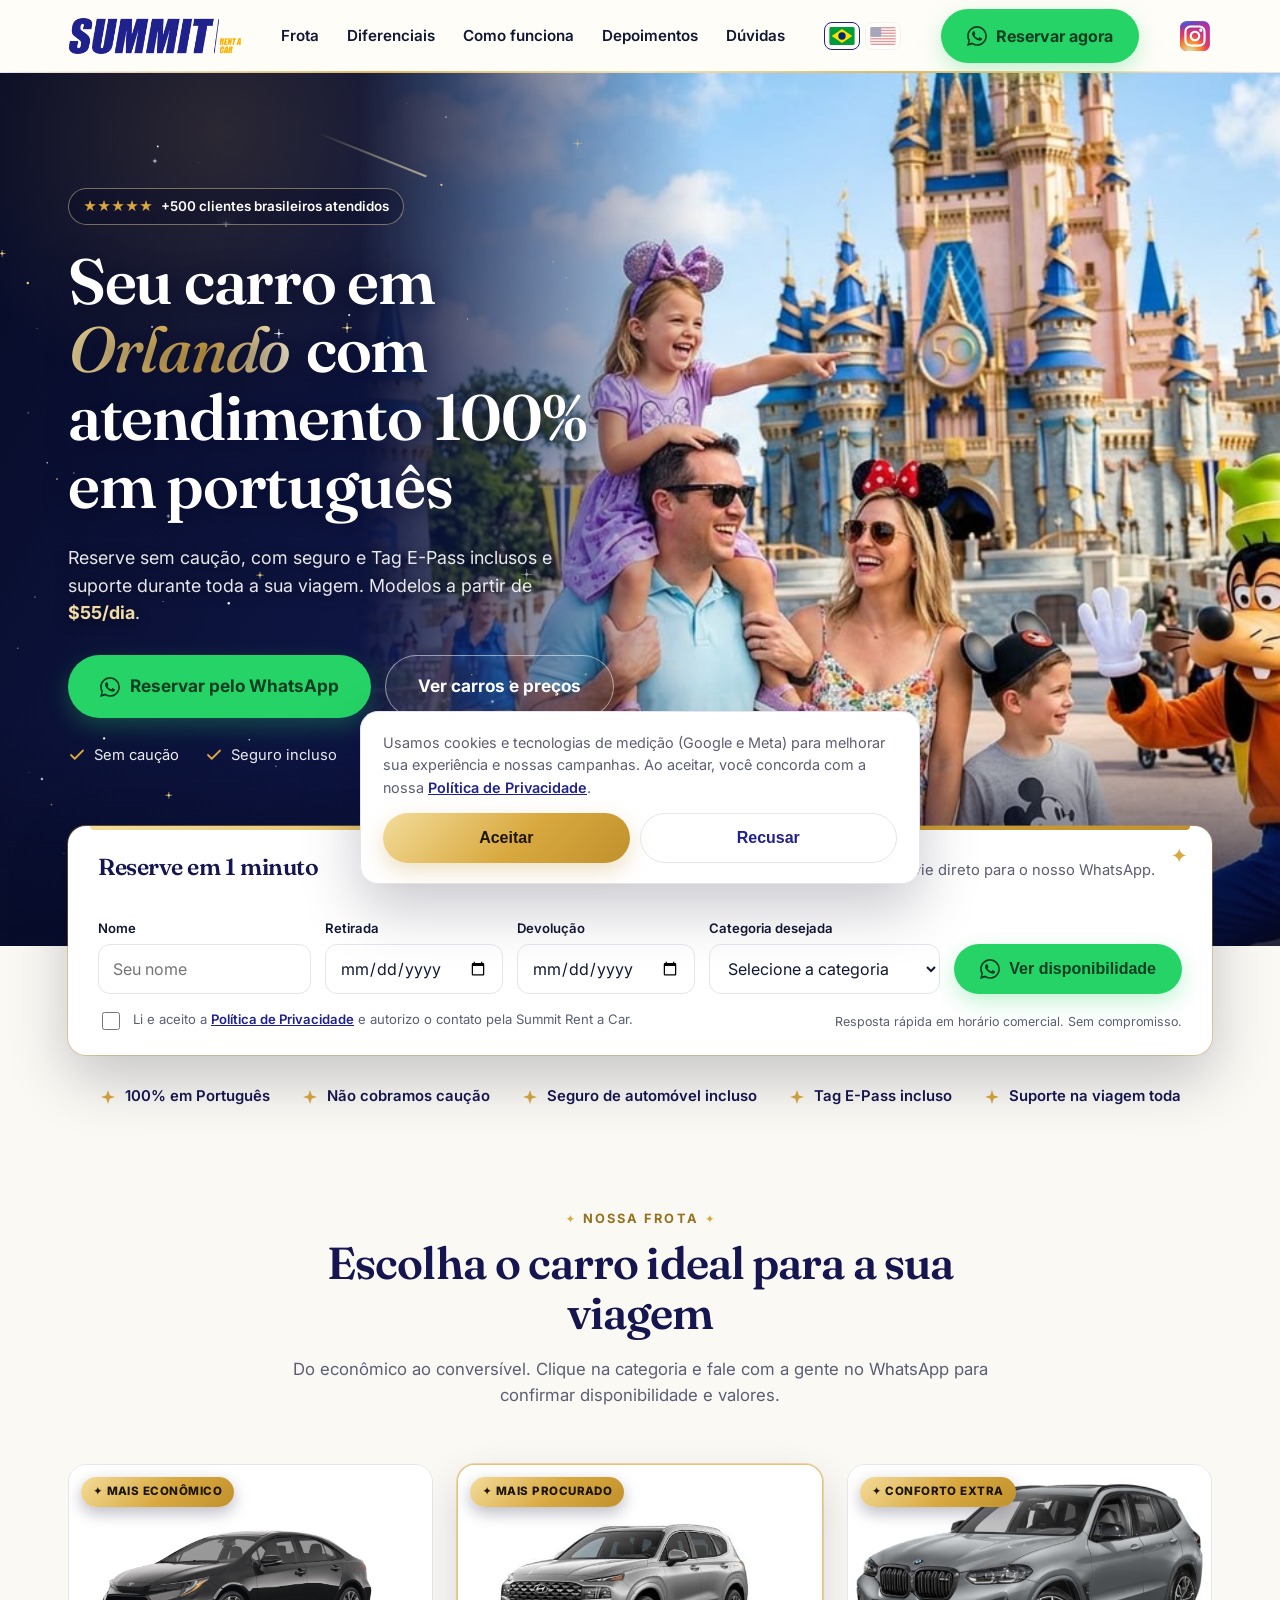
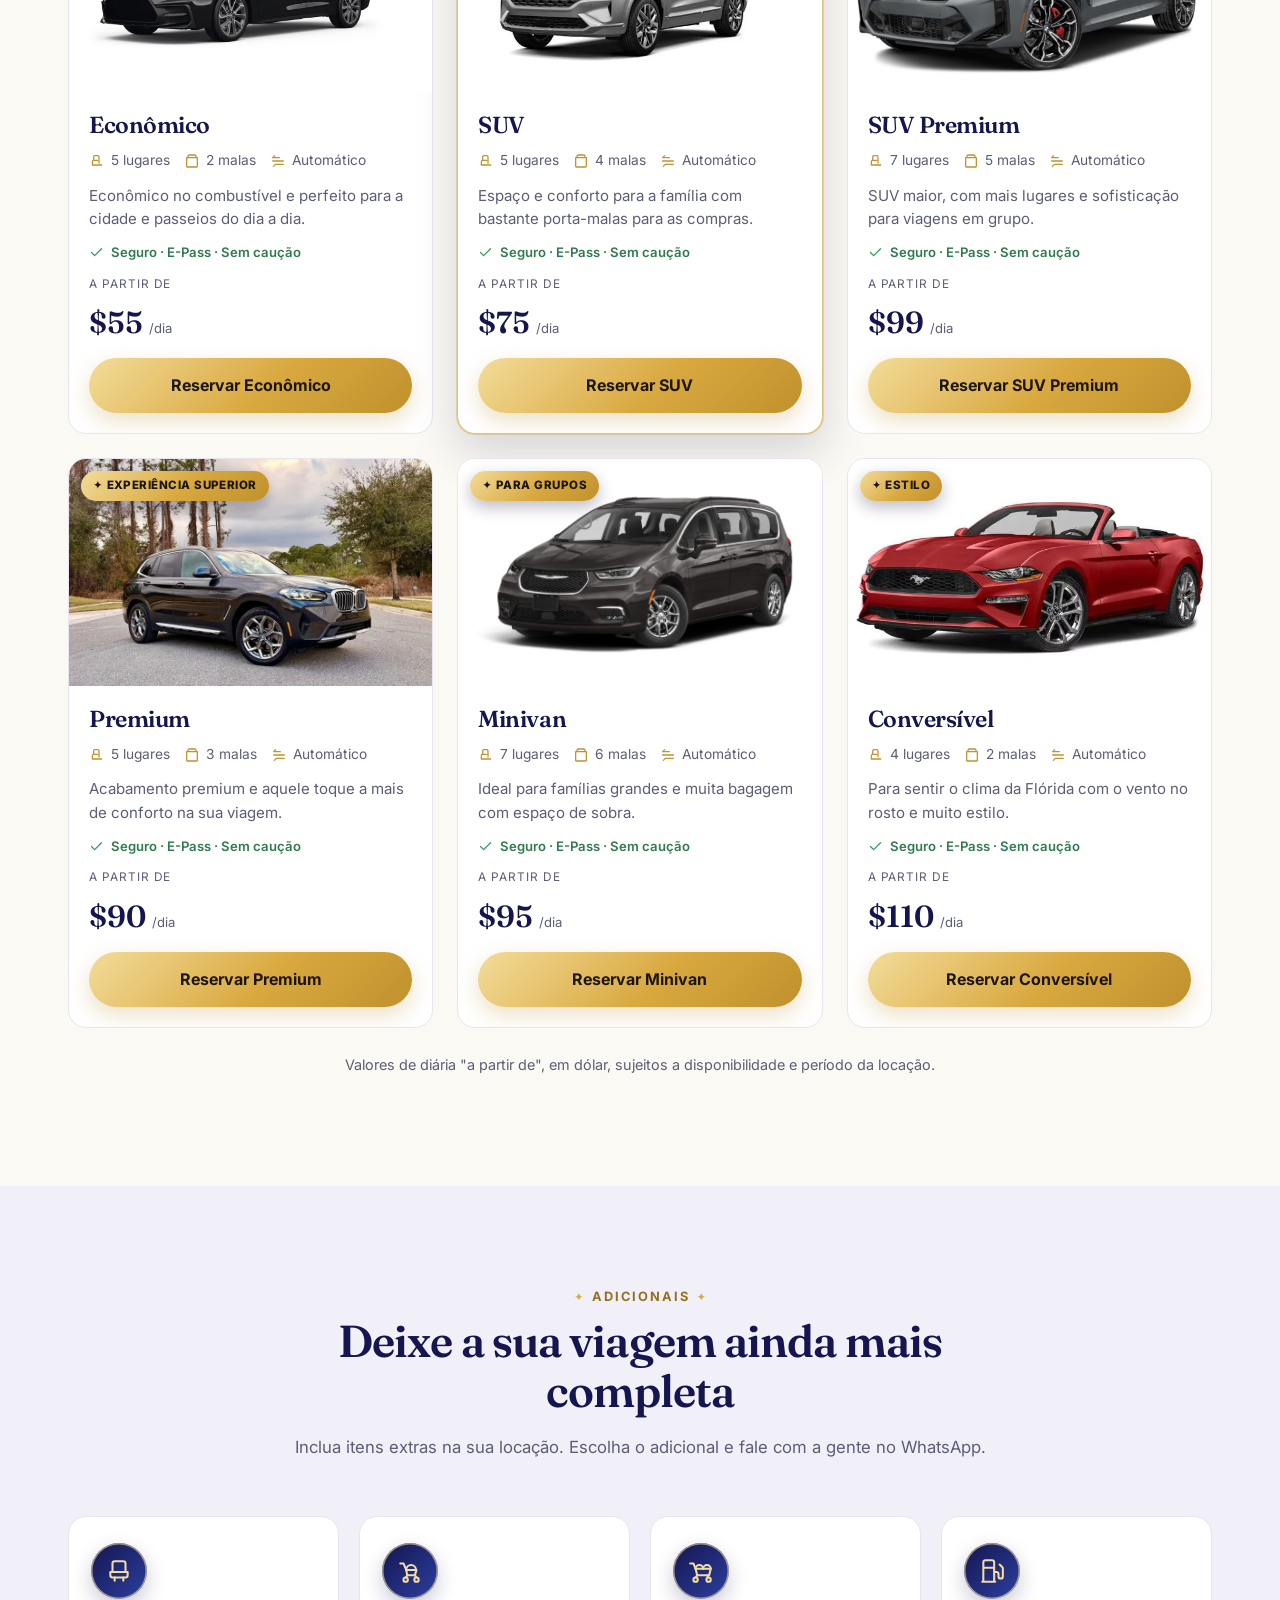
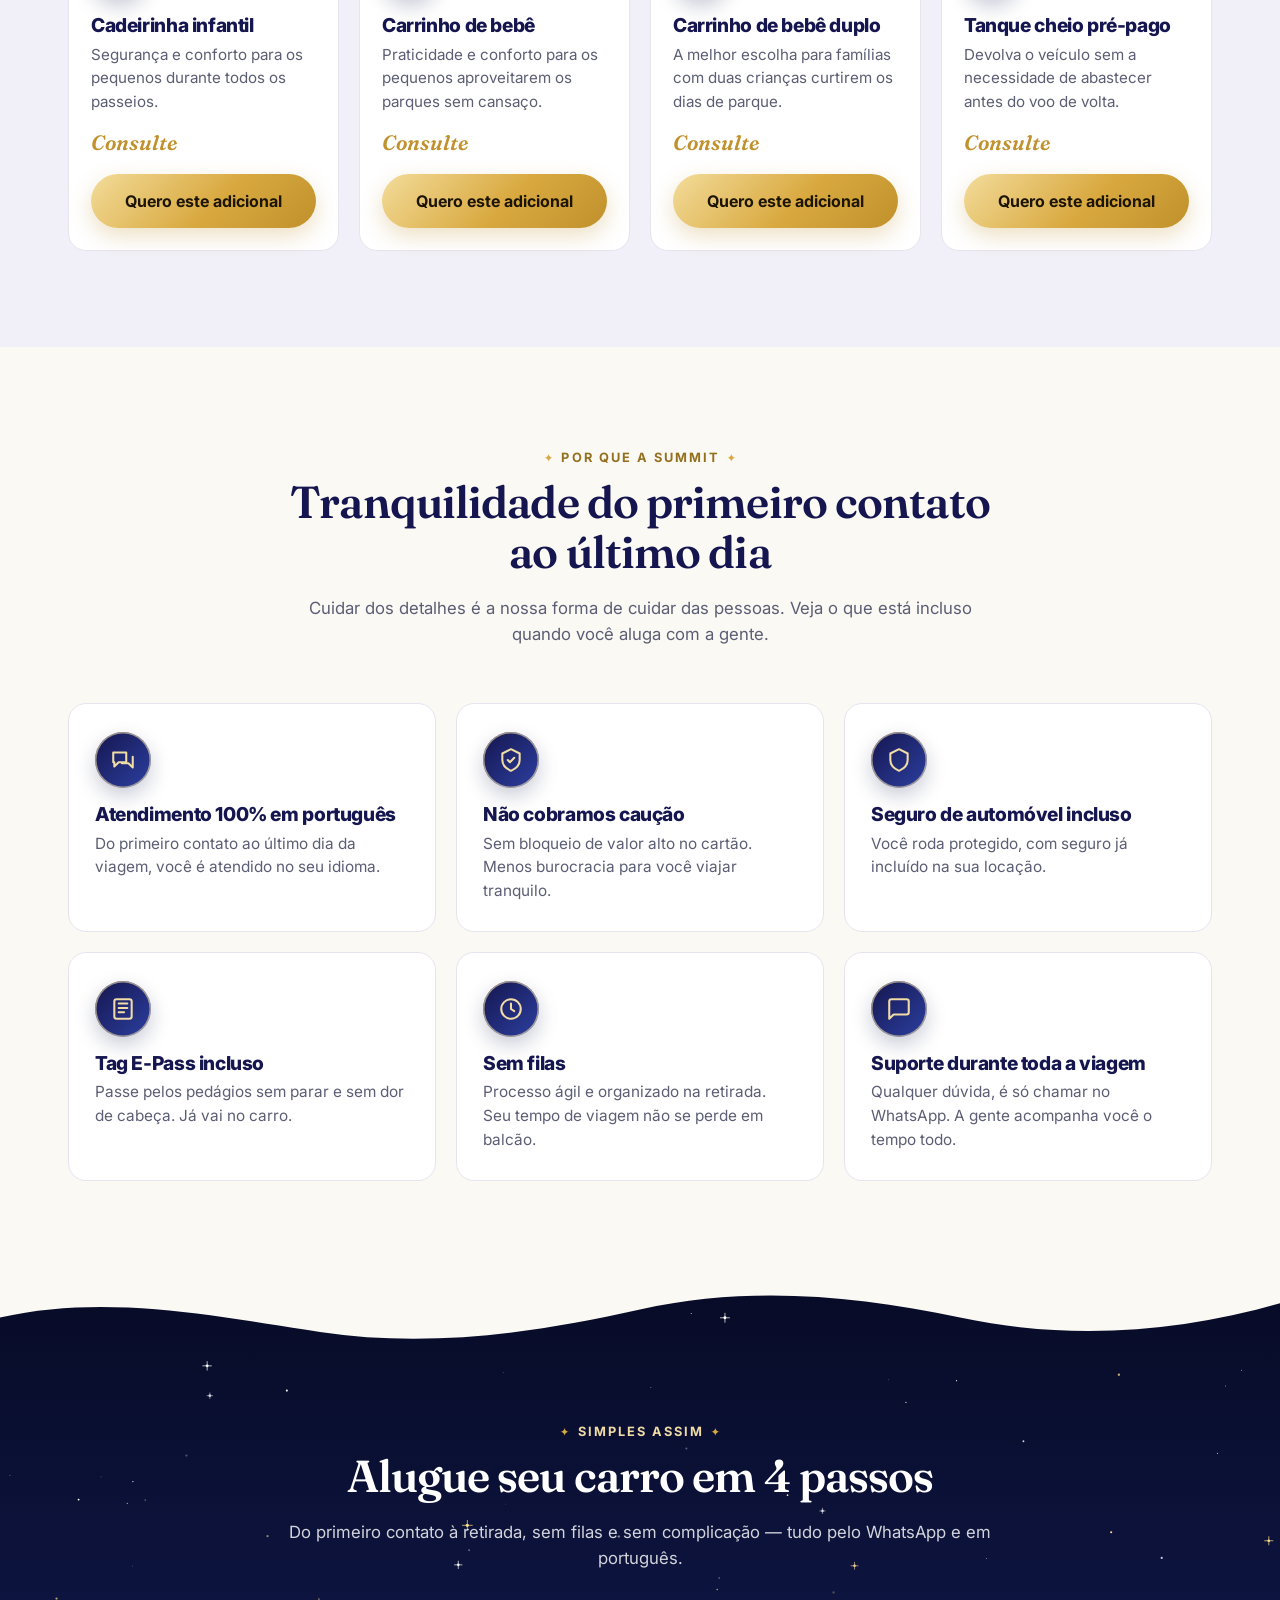
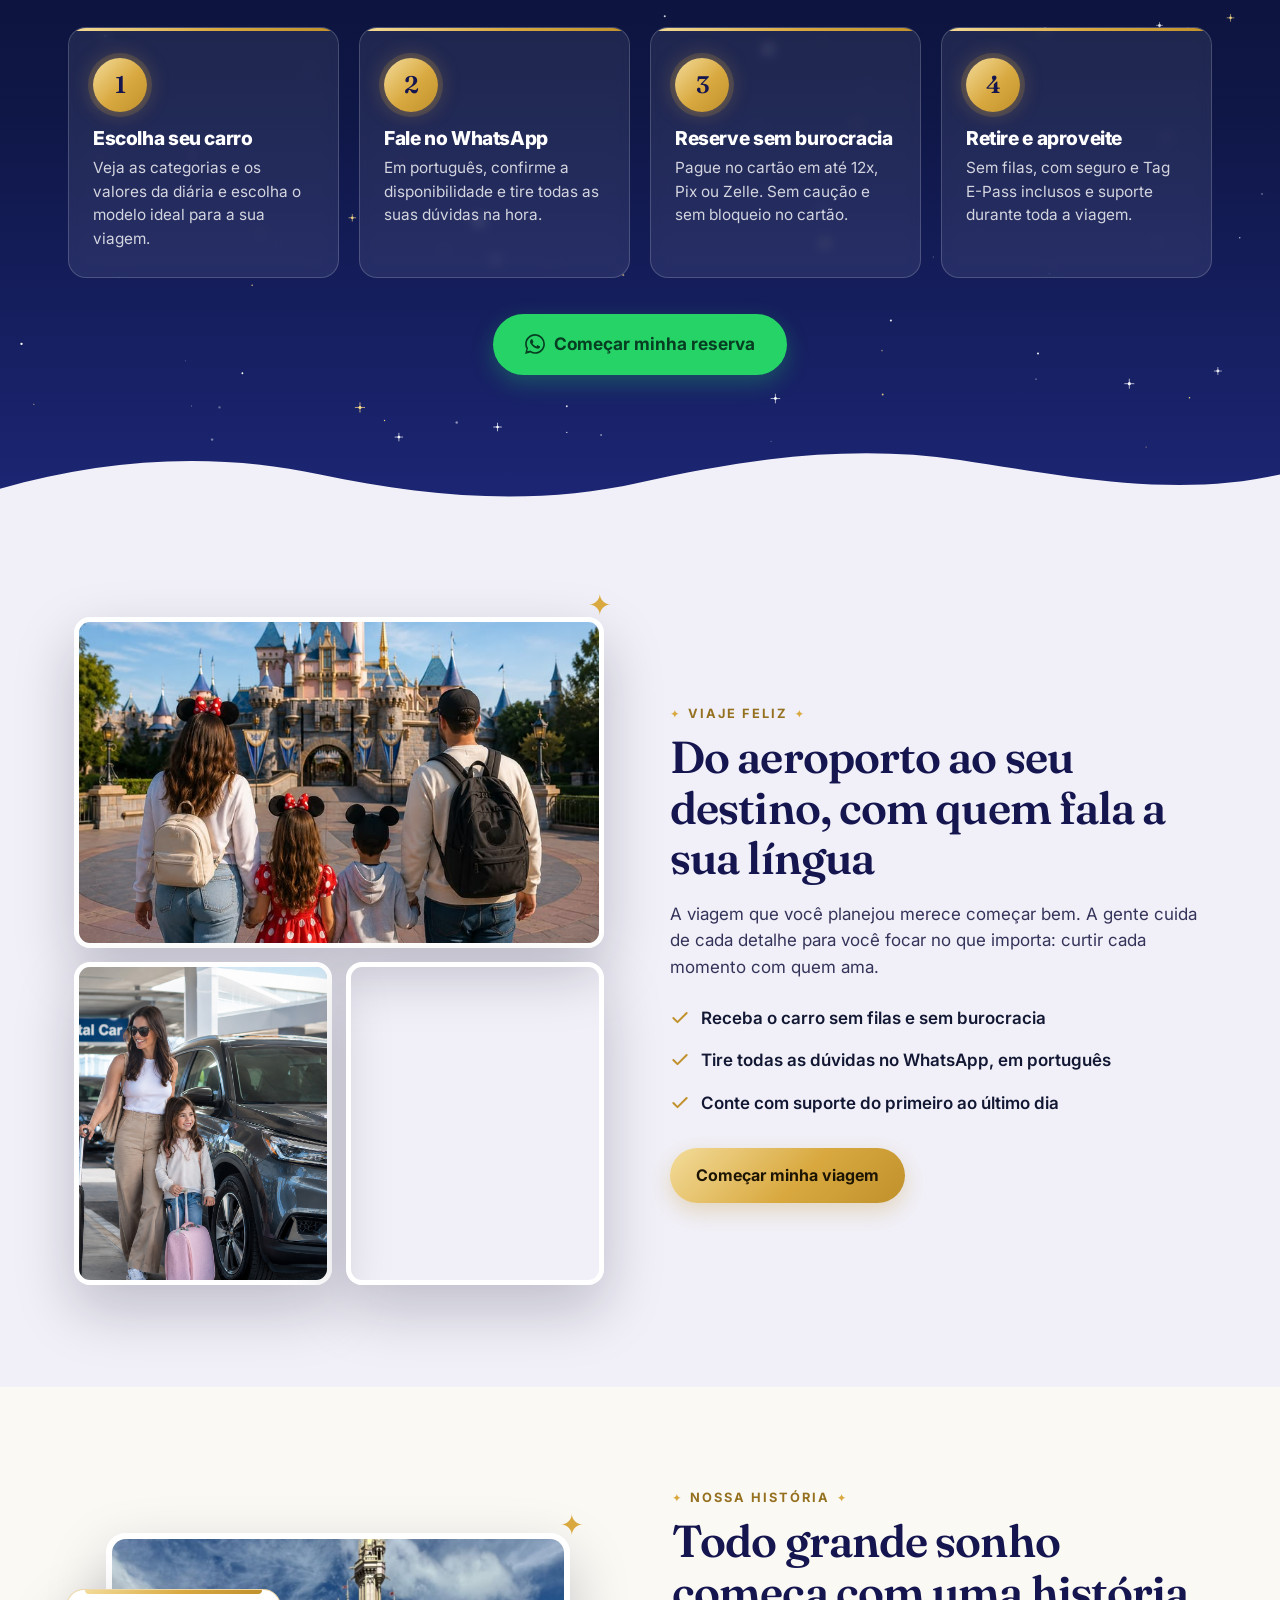
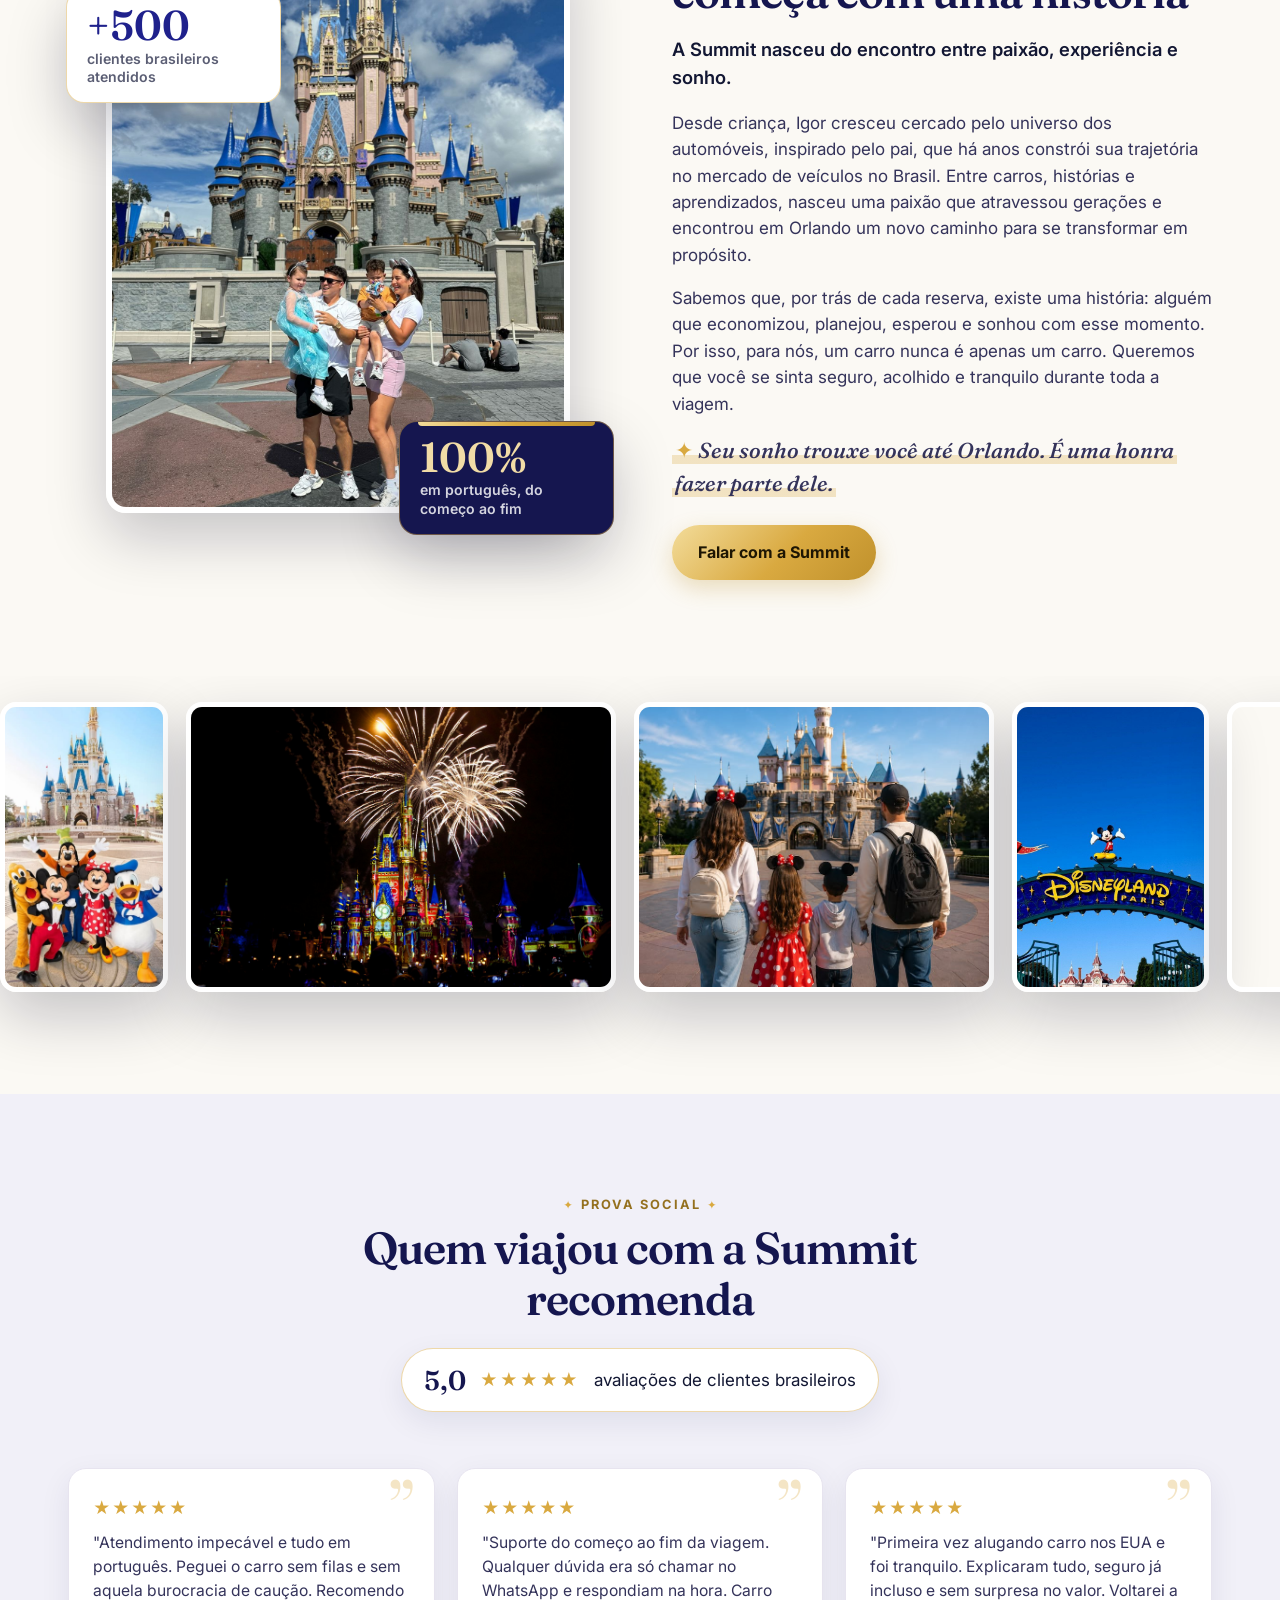
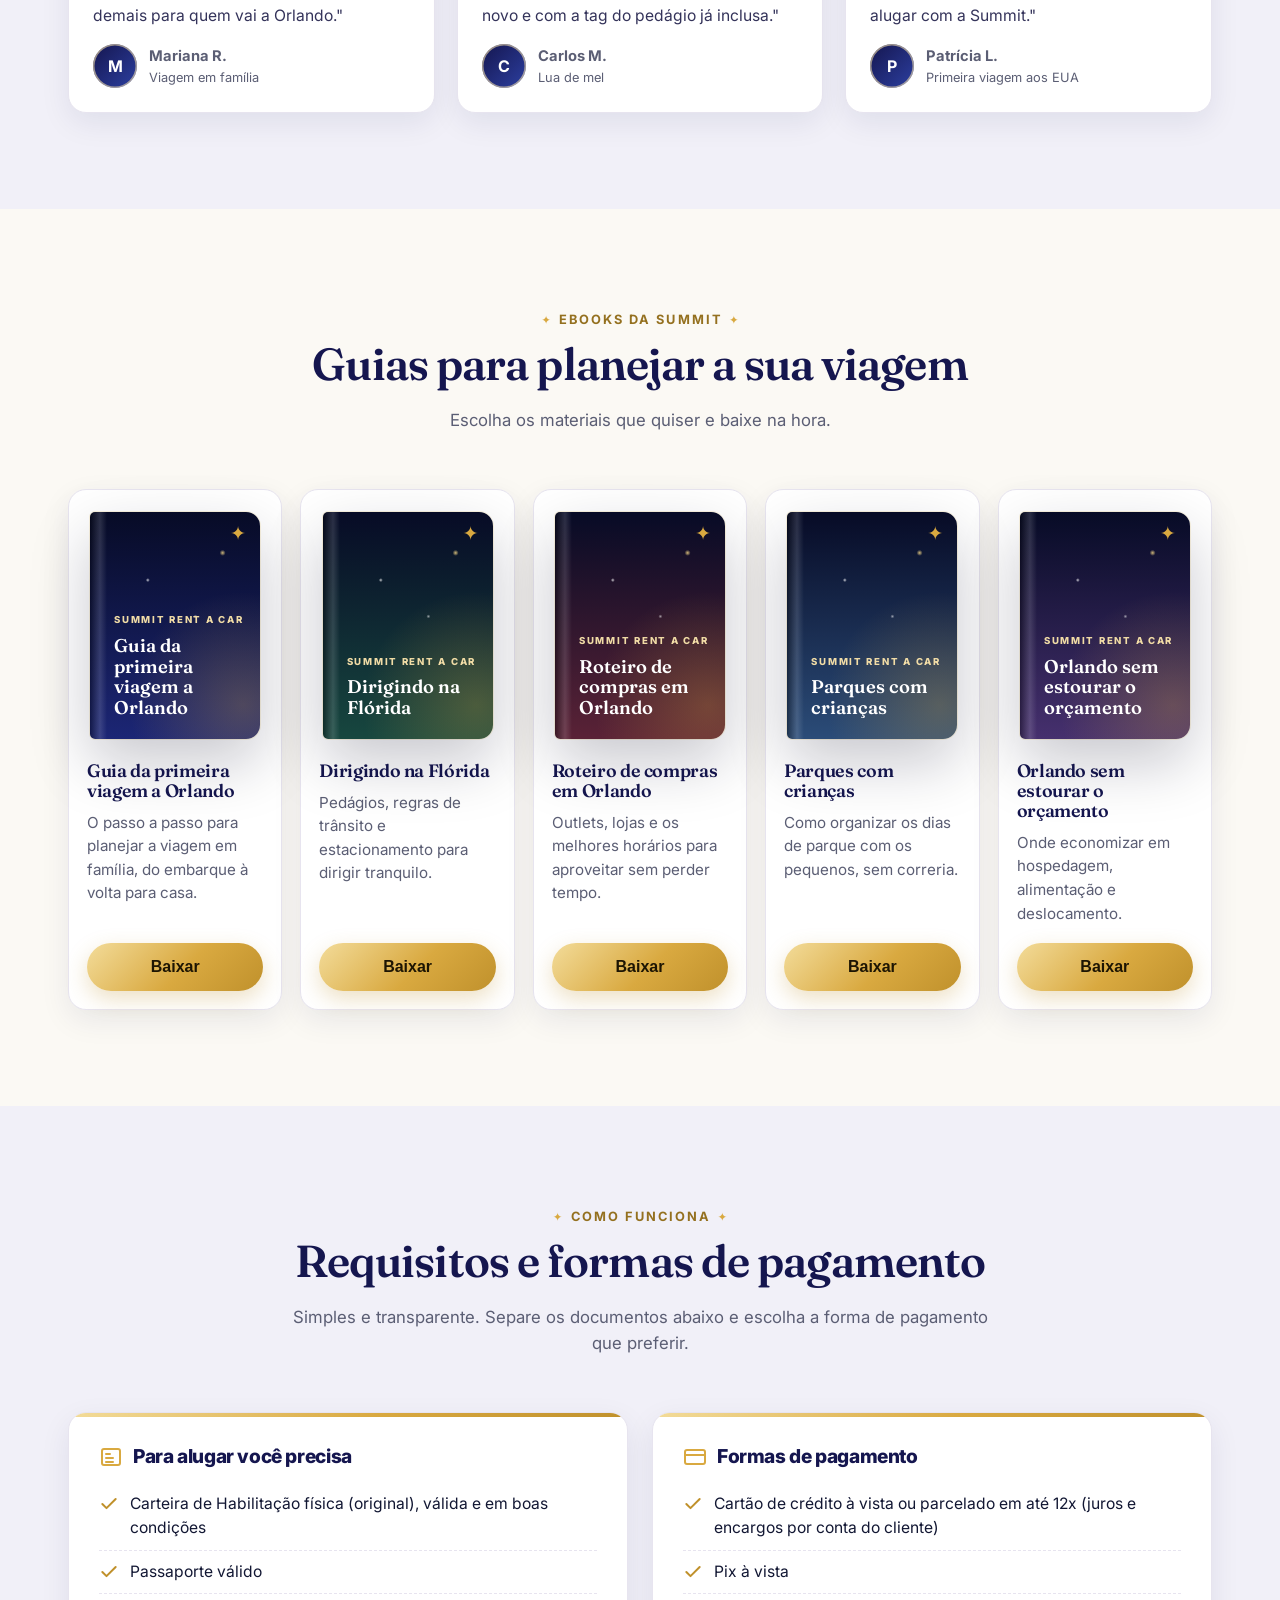
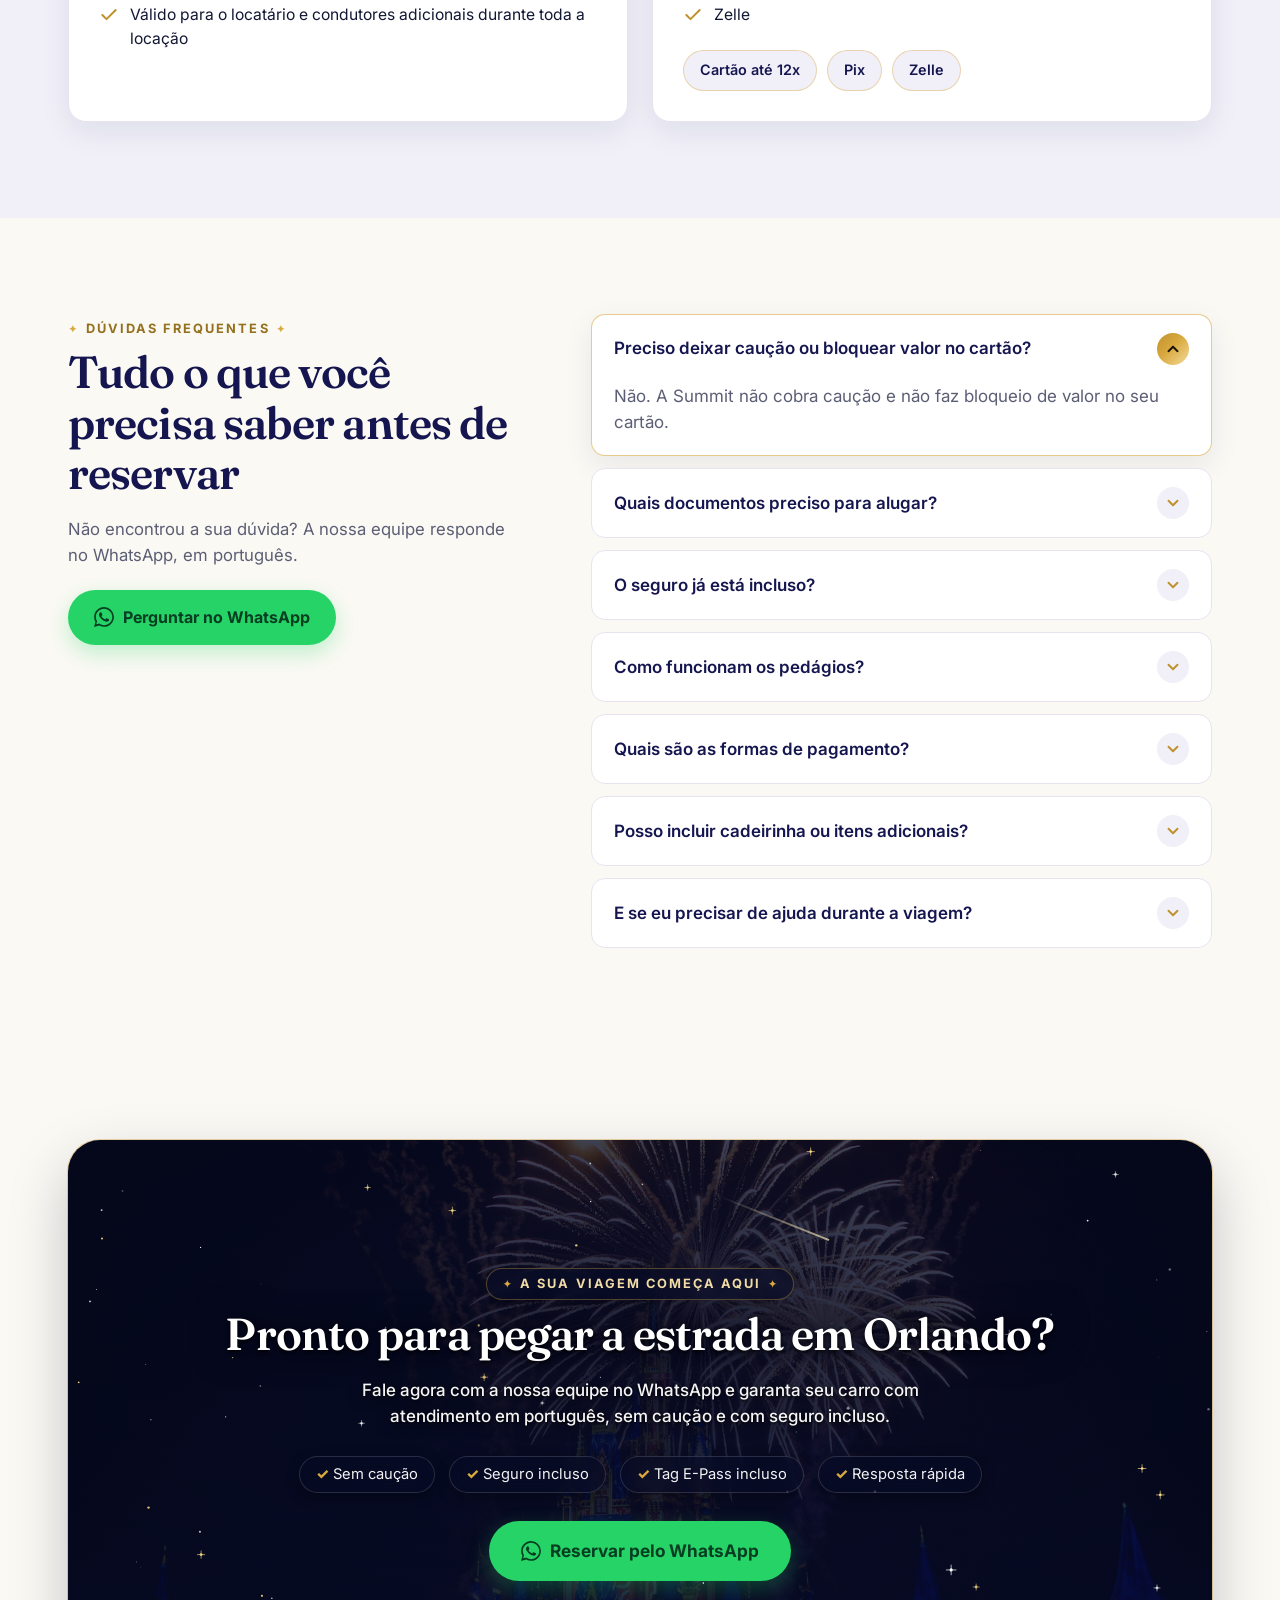
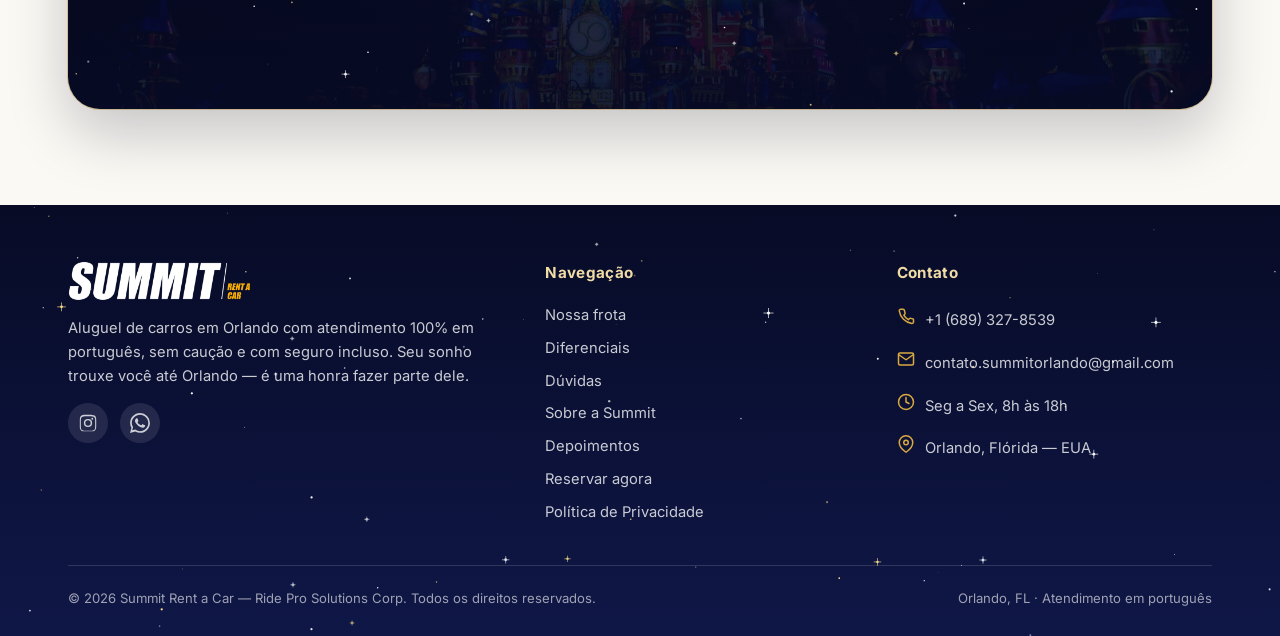
==== commit 63ca97dd: "feat: add stylesheet and layout for Summit Rent a Car website" ====
--- a/index.html
+++ b/index.html
@@ -581,7 +581,7 @@
   <footer class="footer" data-sky>
     <div class="container">
       <div class="footer__grid">
-        <div>
+        <div class="footer__brand">
           <img class="footer__logo" src="assets/img/logo-summit-light.png" alt="Logo Summit Rent a Car" width="640"
             height="140" loading="lazy">
           <p data-i18n="foot_desc">Aluguel de carros em Orlando com atendimento 100% em português, sem caução e com
@@ -603,38 +603,50 @@
             </a>
           </div>
         </div>
-        <div>
+        <div class="footer__nav">
           <h4 data-i18n="foot_nav_title">Navegação</h4>
-          <a href="#frota" data-i18n="foot_nav_frota">Nossa frota</a>
-          <a href="#diferenciais" data-i18n="foot_nav_dif">Diferenciais</a>
-          <a href="#duvidas" data-i18n="nav_faq">Dúvidas</a>
-          <a href="#sobre" data-i18n="foot_nav_sobre">Sobre a Summit</a>
-          <a href="#depoimentos" data-i18n="foot_nav_dep">Depoimentos</a>
-          <a href="#reservar" data-i18n="foot_nav_reservar">Reservar agora</a>
-          <a href="privacidade.html" data-i18n="foot_nav_priv">Política de Privacidade</a>
-        </div>
-        <div class="footer__contact">
+          <div class="footer__links">
+            <a href="#frota" data-i18n="foot_nav_frota">Nossa frota</a>
+            <a href="#diferenciais" data-i18n="foot_nav_dif">Diferenciais</a>
+            <a href="#duvidas" data-i18n="nav_faq">Dúvidas</a>
+            <a href="#sobre" data-i18n="foot_nav_sobre">Sobre a Summit</a>
+            <a href="#depoimentos" data-i18n="foot_nav_dep">Depoimentos</a>
+            <a href="#reservar" data-i18n="foot_nav_reservar">Reservar agora</a>
+            <a href="privacidade.html" data-i18n="foot_nav_priv">Política de Privacidade</a>
+          </div>
+        </div>
+        <div class="footer__contact footer__contact-box">
           <h4 data-i18n="foot_contact_title">Contato</h4>
-          <span><svg viewBox="0 0 24 24" fill="none" stroke="currentColor" stroke-width="2" stroke-linecap="round"
-              stroke-linejoin="round">
-              <path
-                d="M22 16.92v3a2 2 0 01-2.18 2A19.8 19.8 0 013 5.18 2 2 0 015 3h3a2 2 0 012 1.72c.13.96.36 1.9.7 2.81a2 2 0 01-.45 2.11L9.1 10.9a16 16 0 006 6l1.26-1.27a2 2 0 012.11-.45c.9.34 1.85.57 2.81.7A2 2 0 0122 16.92z" />
-            </svg> +1 (689) 327-8539</span>
-          <span><svg viewBox="0 0 24 24" fill="none" stroke="currentColor" stroke-width="2" stroke-linecap="round"
-              stroke-linejoin="round">
-              <rect x="2" y="4" width="20" height="16" rx="2" />
-              <path d="M22 6l-10 7L2 6" />
-            </svg> contato.summitorlando@gmail.com</span>
-          <span><svg viewBox="0 0 24 24" fill="none" stroke="currentColor" stroke-width="2" stroke-linecap="round"
-              stroke-linejoin="round">
-              <circle cx="12" cy="12" r="10" />
-              <path d="M12 6v6l4 2" />
-            </svg> <span data-i18n="foot_hours">Seg a Sex, 8h às 18h</span></span>
-          <span><svg viewBox="0 0 24 24" fill="none" stroke="currentColor" stroke-width="2" stroke-linecap="round"
-              stroke-linejoin="round">
-              <path d="M21 10c0 7-9 13-9 13s-9-6-9-13a9 9 0 0118 0z" />
-              <circle cx="12" cy="10" r="3" />
-            </svg> <span data-i18n="foot_location">Orlando, Flórida — EUA</span></span>
+          <div class="footer__contact-list">
+            <a href="tel:+16893278539">
+              <svg viewBox="0 0 24 24" fill="none" stroke="currentColor" stroke-width="2" stroke-linecap="round"
+                stroke-linejoin="round">
+                <path
+                  d="M22 16.92v3a2 2 0 01-2.18 2A19.8 19.8 0 013 5.18 2 2 0 015 3h3a2 2 0 012 1.72c.13.96.36 1.9.7 2.81a2 2 0 01-.45 2.11L9.1 10.9a16 16 0 006 6l1.26-1.27a2 2 0 012.11-.45c.9.34 1.85.57 2.81.7A2 2 0 0122 16.92z" />
+              </svg> <span>+1 (689) 327-8539</span>
+            </a>
+            <a href="mailto:contato.summitorlando@gmail.com">
+              <svg viewBox="0 0 24 24" fill="none" stroke="currentColor" stroke-width="2" stroke-linecap="round"
+                stroke-linejoin="round">
+                <rect x="2" y="4" width="20" height="16" rx="2" />
+                <path d="M22 6l-10 7L2 6" />
+              </svg> <span>contato.summitorlando@gmail.com</span>
+            </a>
+            <span>
+              <svg viewBox="0 0 24 24" fill="none" stroke="currentColor" stroke-width="2" stroke-linecap="round"
+                stroke-linejoin="round">
+                <circle cx="12" cy="12" r="10" />
+                <path d="M12 6v6l4 2" />
+              </svg> <span data-i18n="foot_hours">Seg a Sex, 8h às 18h</span>
+            </span>
+            <span>
+              <svg viewBox="0 0 24 24" fill="none" stroke="currentColor" stroke-width="2" stroke-linecap="round"
+                stroke-linejoin="round">
+                <path d="M21 10c0 7-9 13-9 13s-9-6-9-13a9 9 0 0118 0z" />
+                <circle cx="12" cy="10" r="3" />
+              </svg> <span data-i18n="foot_location">Orlando, Flórida — EUA</span>
+            </span>
+          </div>
         </div>
       </div>
       <div class="footer__bottom">
--- a/assets/css/styles.css
+++ b/assets/css/styles.css
@@ -274,19 +274,20 @@
 .ck li svg{width:20px;height:20px;color:var(--laranja-600);flex:0 0 auto;margin-top:2px}
 .pay{display:flex;flex-wrap:wrap;gap:10px;margin-top:14px}
 .pay span{border:1.5px solid rgba(217,169,64,.4);background:var(--fundo-alt);color:var(--azul-900);border-radius:999px;padding:8px 16px;font-weight:600;font-size:.9rem}
-.cta{background:linear-gradient(180deg,rgba(7,11,38,.55),rgba(7,11,38,.88)),url("../img/parque-castelo-fogos.jpg") center 30%/cover no-repeat,var(--noite);color:#fff;text-align:center;border-radius:clamp(22px,3vw,32px);padding:clamp(72px,10vw,128px) 24px;box-shadow:var(--sombra-lg),0 0 0 1px rgba(217,169,64,.45);position:relative;overflow:hidden}
-.cta::before{content:"";position:absolute;inset:0;background:radial-gradient(ellipse 55% 50% at 50% 50%,rgba(7,11,38,.55),transparent 75%);pointer-events:none}
-.cta h2{color:#fff;position:relative;z-index:1;text-shadow:0 2px 22px rgba(11,10,46,.8)}
-.cta p{color:rgba(255,255,255,.92);max-width:34em;margin:0 auto 26px;position:relative;z-index:1;text-shadow:0 1px 12px rgba(11,10,46,.8)}
+.cta{background:linear-gradient(180deg,rgba(7,11,38,.72) 0%,rgba(7,11,38,.62) 40%,rgba(7,11,38,.92) 100%),url("../img/parque-castelo-fogos.jpg") center 32%/cover no-repeat,var(--noite);color:#fff;text-align:center;border-radius:clamp(22px,3vw,32px);padding:clamp(72px,10vw,128px) 24px;box-shadow:var(--sombra-lg),0 0 0 1px rgba(217,169,64,.45);position:relative;overflow:hidden}
+.cta::before{content:"";position:absolute;inset:0;background:radial-gradient(ellipse 70% 65% at 50% 45%,rgba(7,11,38,.78) 0%,rgba(7,11,38,.4) 55%,transparent 85%);pointer-events:none}
+.cta h2{color:#fff;position:relative;z-index:1;text-shadow:0 2px 4px rgba(0,0,0,.95),0 4px 20px rgba(7,11,38,.98),0 0 35px rgba(0,0,0,.85)}
+.cta p{color:rgba(255,255,255,.96);max-width:34em;margin:0 auto 26px;position:relative;z-index:1;font-weight:500;text-shadow:0 1px 3px rgba(0,0,0,.95),0 2px 14px rgba(7,11,38,.95)}
 .cta .btn{position:relative;z-index:1}
 .footer{background:linear-gradient(180deg,#070b26,#0f1747);color:rgba(255,255,255,.78);padding:56px 0 28px;overflow:hidden}
 .footer__grid{display:grid;grid-template-columns:1.4fr 1fr 1fr;gap:36px;margin-bottom:36px}
-.footer__logo{height:40px;margin-bottom:16px}
+.footer__logo{height:40px;width:auto;max-width:210px;margin-bottom:16px;display:block}
 .footer p{font-size:.92rem;line-height:1.6}
 .footer h4{color:var(--ouro-claro);font-size:.95rem;margin:0 0 14px;letter-spacing:.02em}
 .footer a{display:block;padding:5px 0;font-size:.92rem;color:rgba(255,255,255,.78)}
 .footer a:hover{color:var(--laranja)}
-.footer__contact span{display:flex;gap:10px;align-items:flex-start;padding:5px 0;font-size:.92rem}
+.footer__contact-list span,.footer__contact-list a{display:flex;gap:10px;align-items:flex-start;padding:5px 0;font-size:.92rem;color:rgba(255,255,255,.78)}
+.footer__contact-list a:hover{color:var(--laranja)}
 .footer__contact svg{width:18px;height:18px;color:var(--laranja);flex:0 0 auto;margin-top:3px}
 .footer__social{display:flex;gap:12px;margin-top:14px}
 .footer__social a{width:40px;height:40px;border-radius:50%;background:rgba(255,255,255,.1);display:grid;place-items:center;padding:0}
@@ -343,9 +344,10 @@
 .faq details[open] summary::after{transform:rotate(180deg);background:url("data:image/svg+xml,%3Csvg xmlns='http://www.w3.org/2000/svg' viewBox='0 0 24 24' fill='none' stroke='%231d1503' stroke-width='2.6' stroke-linecap='round' stroke-linejoin='round'%3E%3Cpath d='M6 9l6 6 6-6'/%3E%3C/svg%3E") no-repeat center/18px 18px,var(--grad-ouro)}
 .faq details[open] summary:hover::after{box-shadow:0 0 0 3px rgba(217,169,64,.3)}
 .faq details p{margin:0;padding:0 22px 20px;color:var(--cinza)}
-.cta__checks{position:relative;z-index:1;list-style:none;padding:0;margin:0 auto 28px;display:flex;flex-wrap:wrap;justify-content:center;gap:10px 22px;font-size:.95rem;color:rgba(255,255,255,.92)}
-.cta__checks li::before{content:"✓ ";color:var(--laranja);font-weight:800}
-.cta .eyebrow{position:relative;z-index:1;color:var(--ouro-claro)}
+.cta__checks{position:relative;z-index:1;list-style:none;padding:0;margin:0 auto 28px;display:flex;flex-wrap:wrap;justify-content:center;gap:10px 14px;font-size:.92rem;color:rgba(255,255,255,.95)}
+.cta__checks li{background:rgba(7,11,38,.6);border:1px solid rgba(255,255,255,.14);border-radius:999px;padding:6px 16px;backdrop-filter:blur(8px);box-shadow:0 4px 14px rgba(0,0,0,.3);display:inline-flex;align-items:center}
+.cta__checks li::before{content:"✓ ";color:var(--laranja);font-weight:800;margin-right:4px}
+.cta .eyebrow{position:relative;z-index:1;color:var(--ouro-claro);background:rgba(7,11,38,.65);padding:5px 16px;border-radius:999px;border:1px solid rgba(217,169,64,.35);backdrop-filter:blur(6px);box-shadow:0 4px 14px rgba(0,0,0,.25)}
 @keyframes brilho{to{background-position:200% center}}
 @keyframes cintila{0%,100%{opacity:.35;transform:scale(.8) rotate(0)}50%{opacity:1;transform:scale(1.15) rotate(20deg)}}
 @keyframes desfile{to{transform:translateX(-50%)}}
@@ -399,6 +401,24 @@
   .wa-float .wa-float__txt{display:none}
   .wa-float{padding:15px}
   .back-to-top{right:22px;bottom:86px;width:48px;height:48px}
+  .footer{padding:48px 0 24px}
+  .footer__grid{gap:32px}
+  .footer__brand{text-align:center;display:flex;flex-direction:column;align-items:center}
+  .footer__logo{margin:0 auto 16px;height:38px;width:auto;max-width:200px}
+  .footer p{text-align:center;max-width:380px;margin:0 auto 18px;font-size:.9rem;line-height:1.6;color:rgba(255,255,255,.82)}
+  .footer__social{justify-content:center;gap:14px;margin:4px 0 24px}
+  .footer__brand::after{content:"";display:block;width:100%;height:1px;background:linear-gradient(90deg,transparent,rgba(217,169,64,.35) 20%,rgba(217,169,64,.35) 80%,transparent);margin:0 auto}
+  .footer h4{font-size:.85rem;letter-spacing:.1em;text-transform:uppercase;color:var(--ouro-claro);margin:0 0 14px;display:flex;align-items:center;gap:8px}
+  .footer h4::before{content:"✦";color:var(--laranja);font-size:.8em}
+  .footer__links{display:grid;grid-template-columns:1fr 1fr;gap:8px 12px}
+  .footer__links a{display:flex;align-items:center;padding:9px 12px;border-radius:10px;background:rgba(255,255,255,.04);border:1px solid rgba(255,255,255,.07);font-size:.86rem;color:rgba(255,255,255,.88);transition:all .15s ease}
+  .footer__links a:hover,.footer__links a:active{background:rgba(217,169,64,.14);border-color:rgba(217,169,64,.4);color:#fff}
+  .footer__contact-box{background:rgba(255,255,255,.03);border:1px solid rgba(217,169,64,.25);border-radius:16px;padding:18px 16px;box-shadow:inset 0 1px 0 rgba(255,255,255,.05)}
+  .footer__contact-box h4{margin-bottom:12px}
+  .footer__contact-list{display:grid;gap:6px}
+  .footer__contact-list span,.footer__contact-list a{padding:8px 0;border-bottom:1px dashed rgba(255,255,255,.08);font-size:.88rem}
+  .footer__contact-list span:last-child,.footer__contact-list a:last-child{border-bottom:none}
+  .footer__bottom{flex-direction:column;align-items:center;text-align:center;gap:8px;padding-top:22px;font-size:.8rem}
 }
 @media (prefers-reduced-motion:reduce){
   *{scroll-behavior:auto!important}
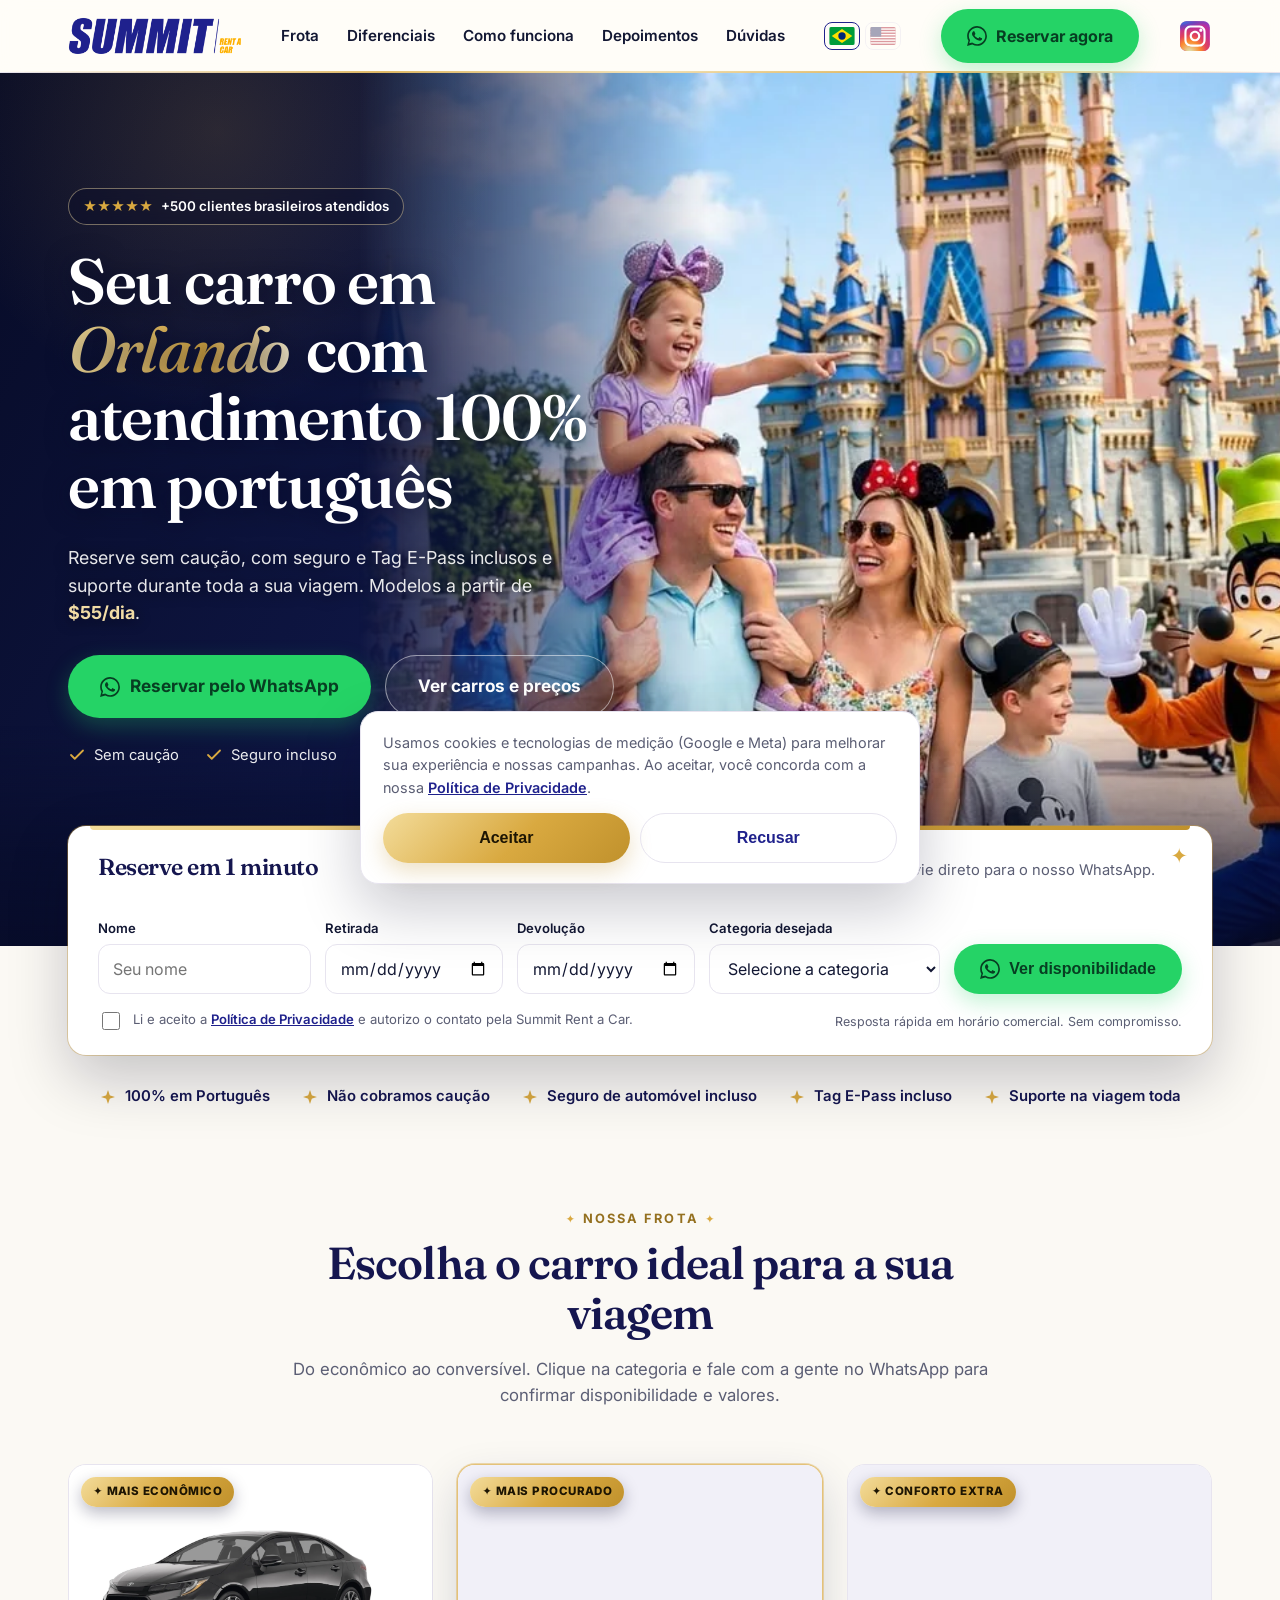
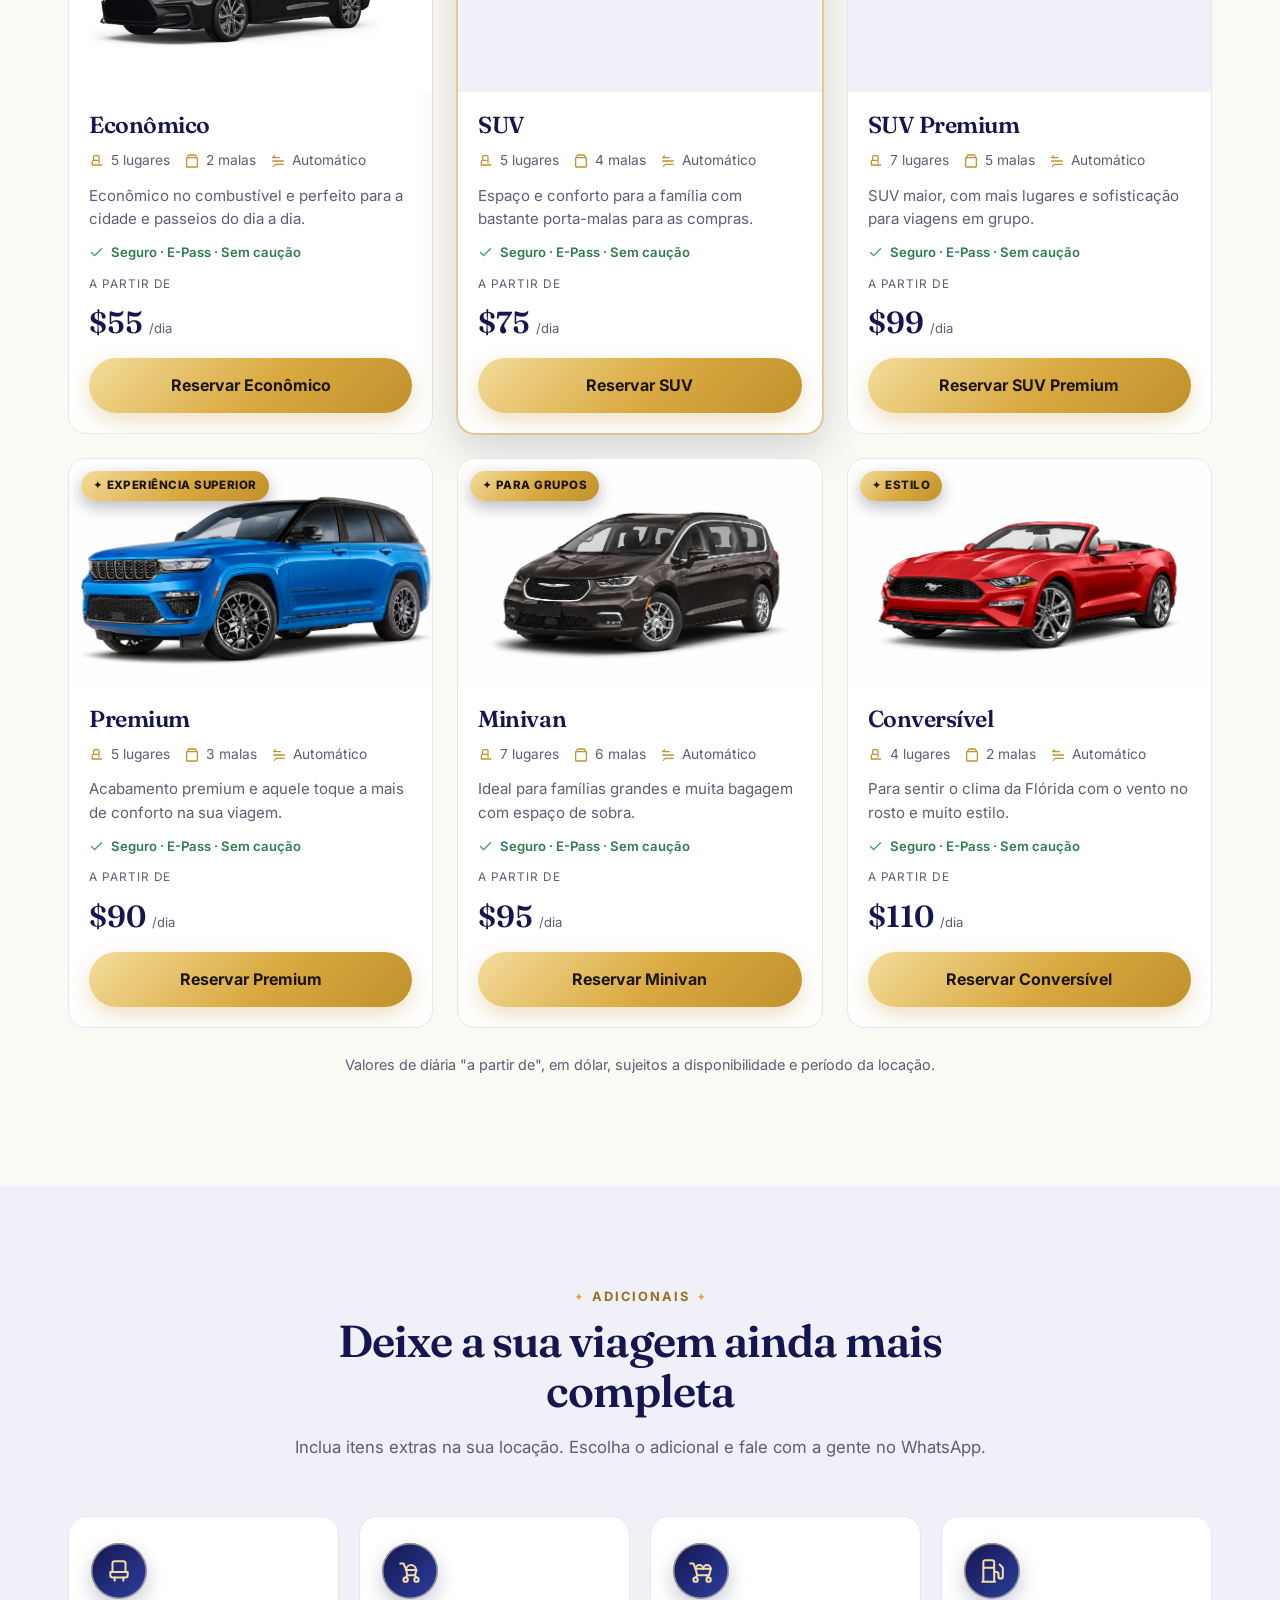
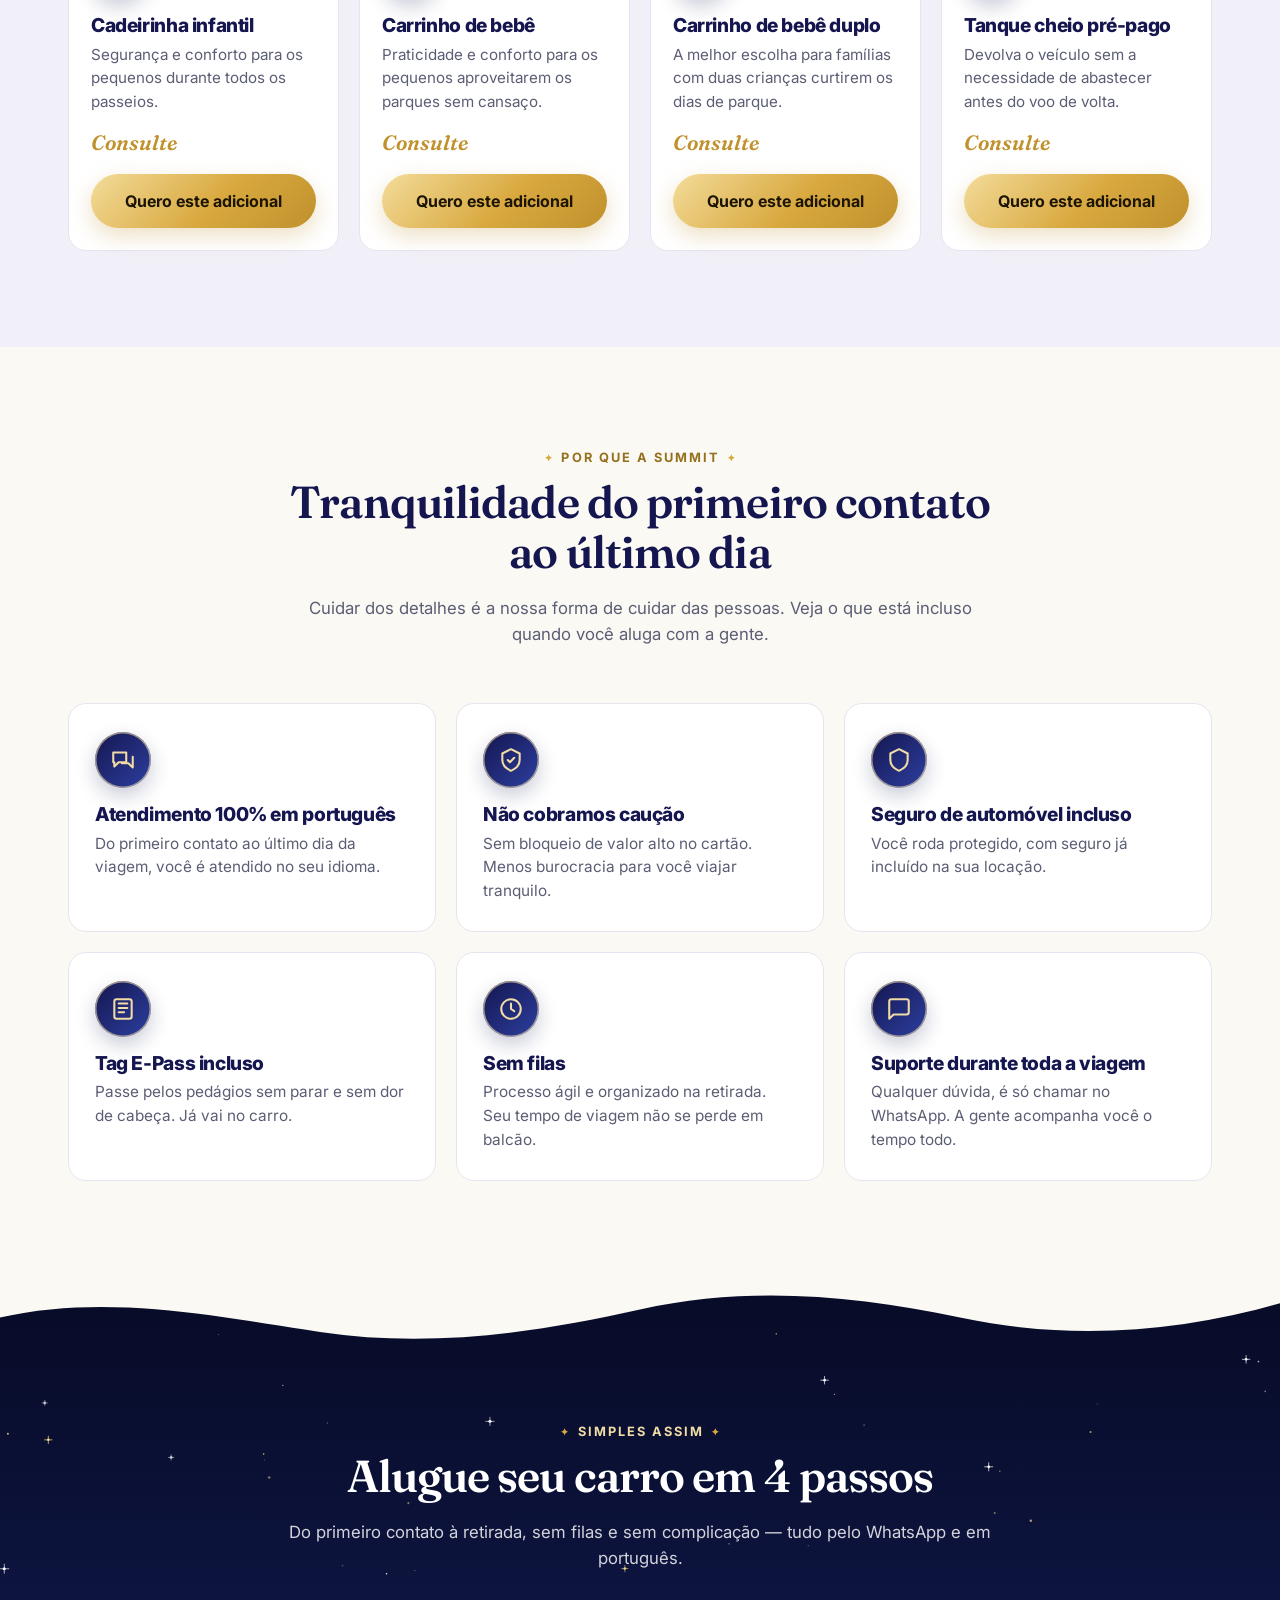
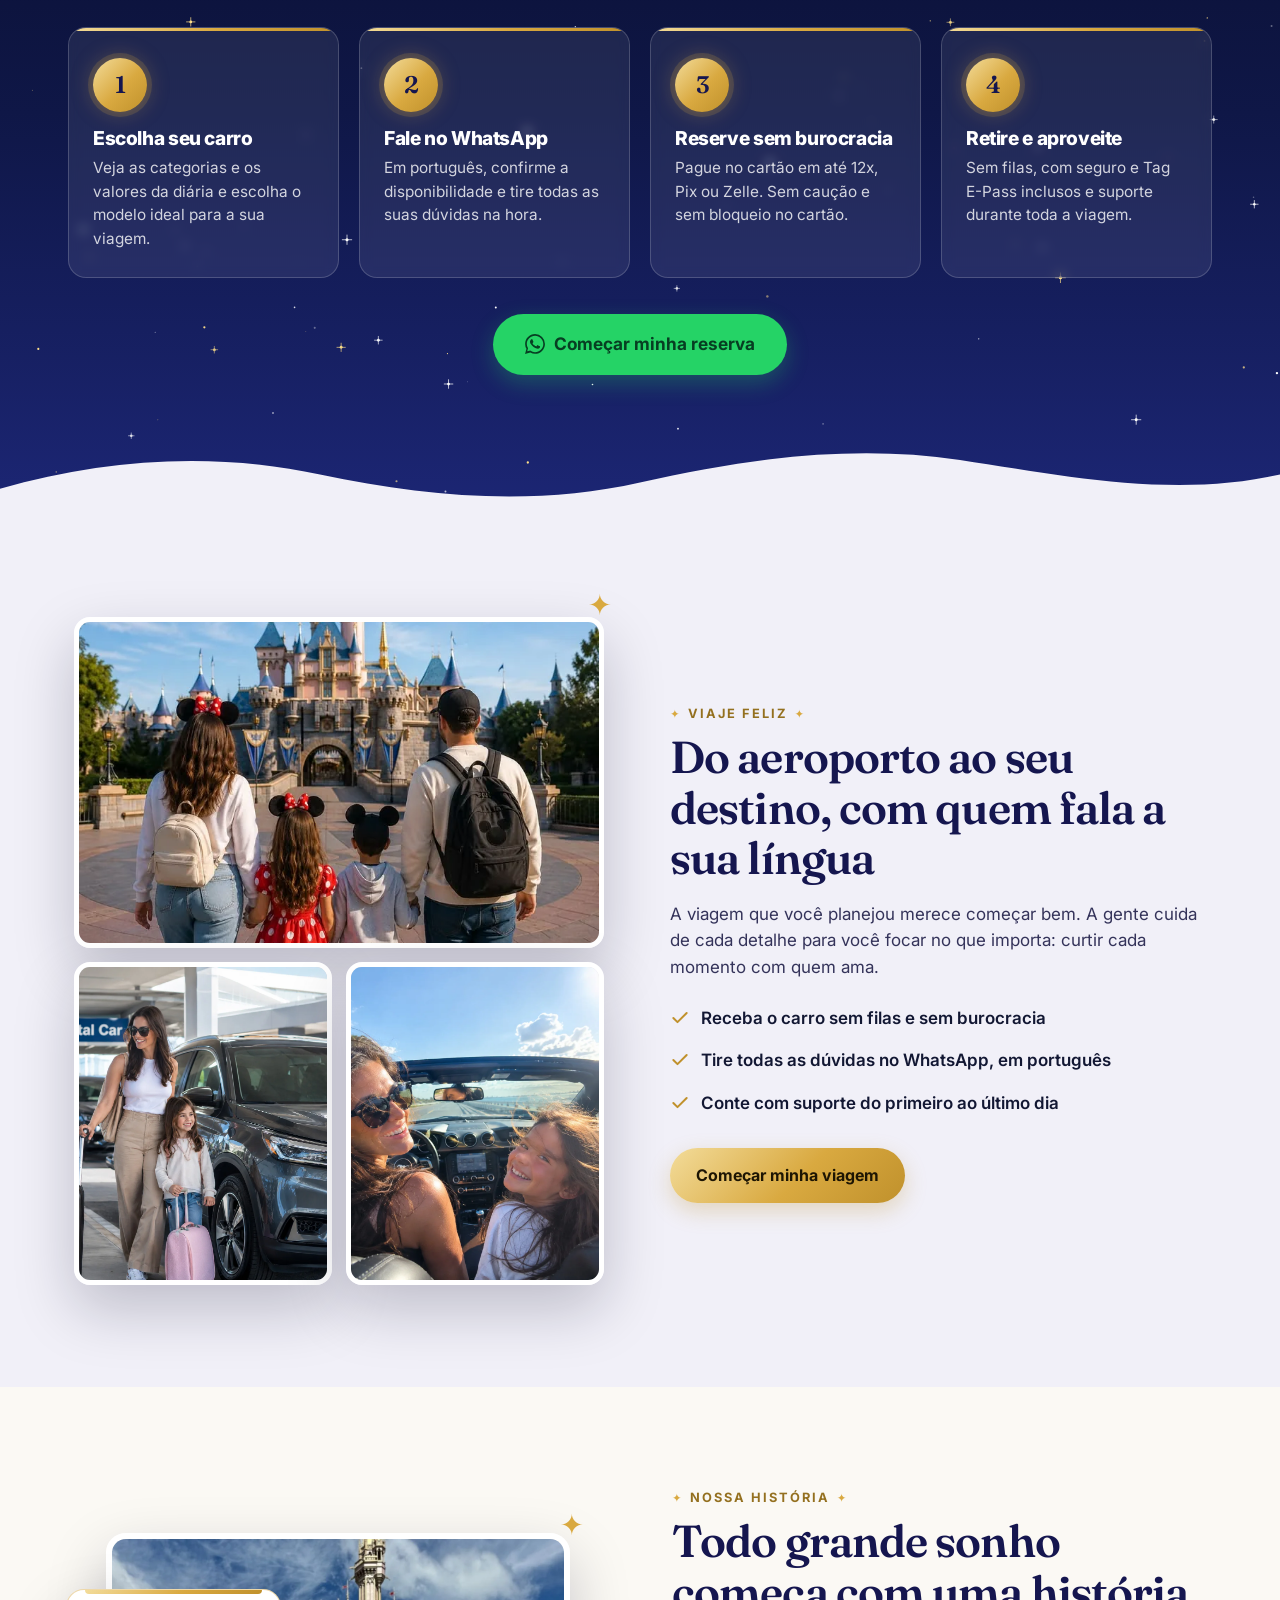
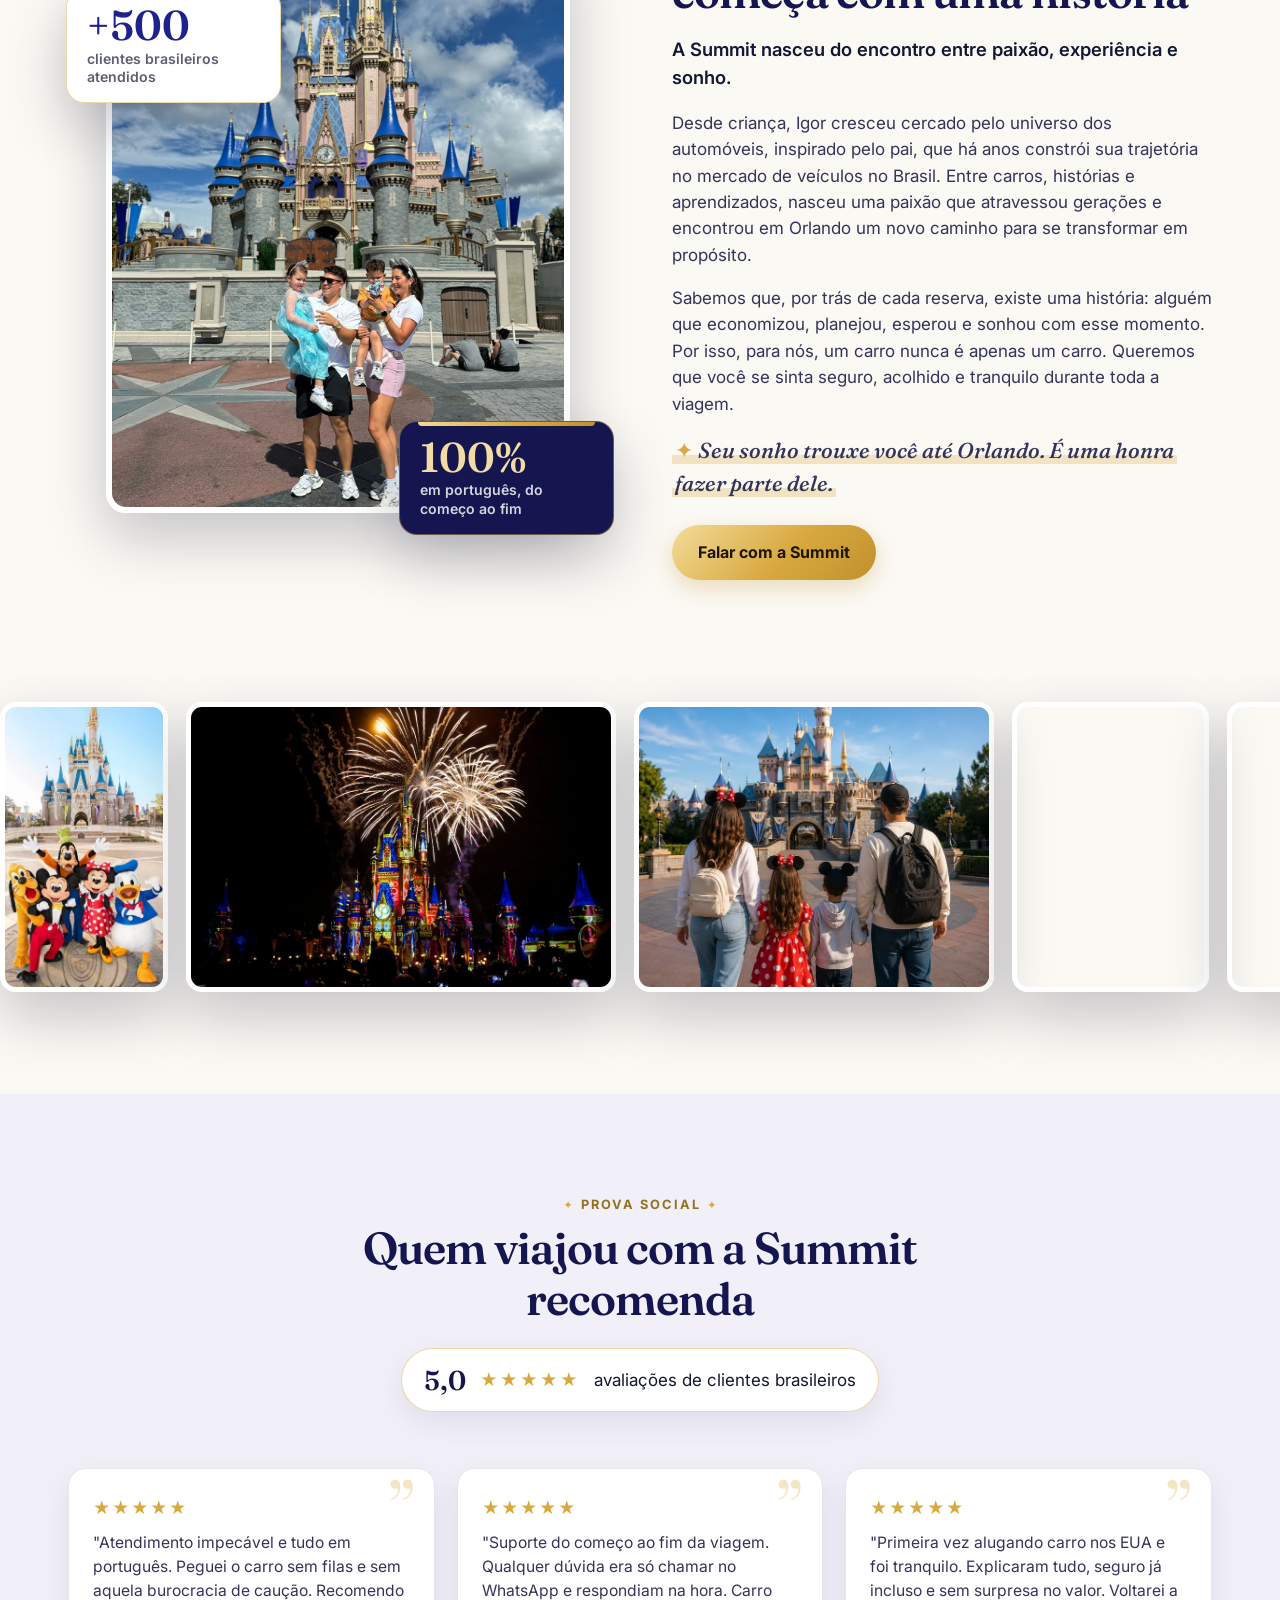
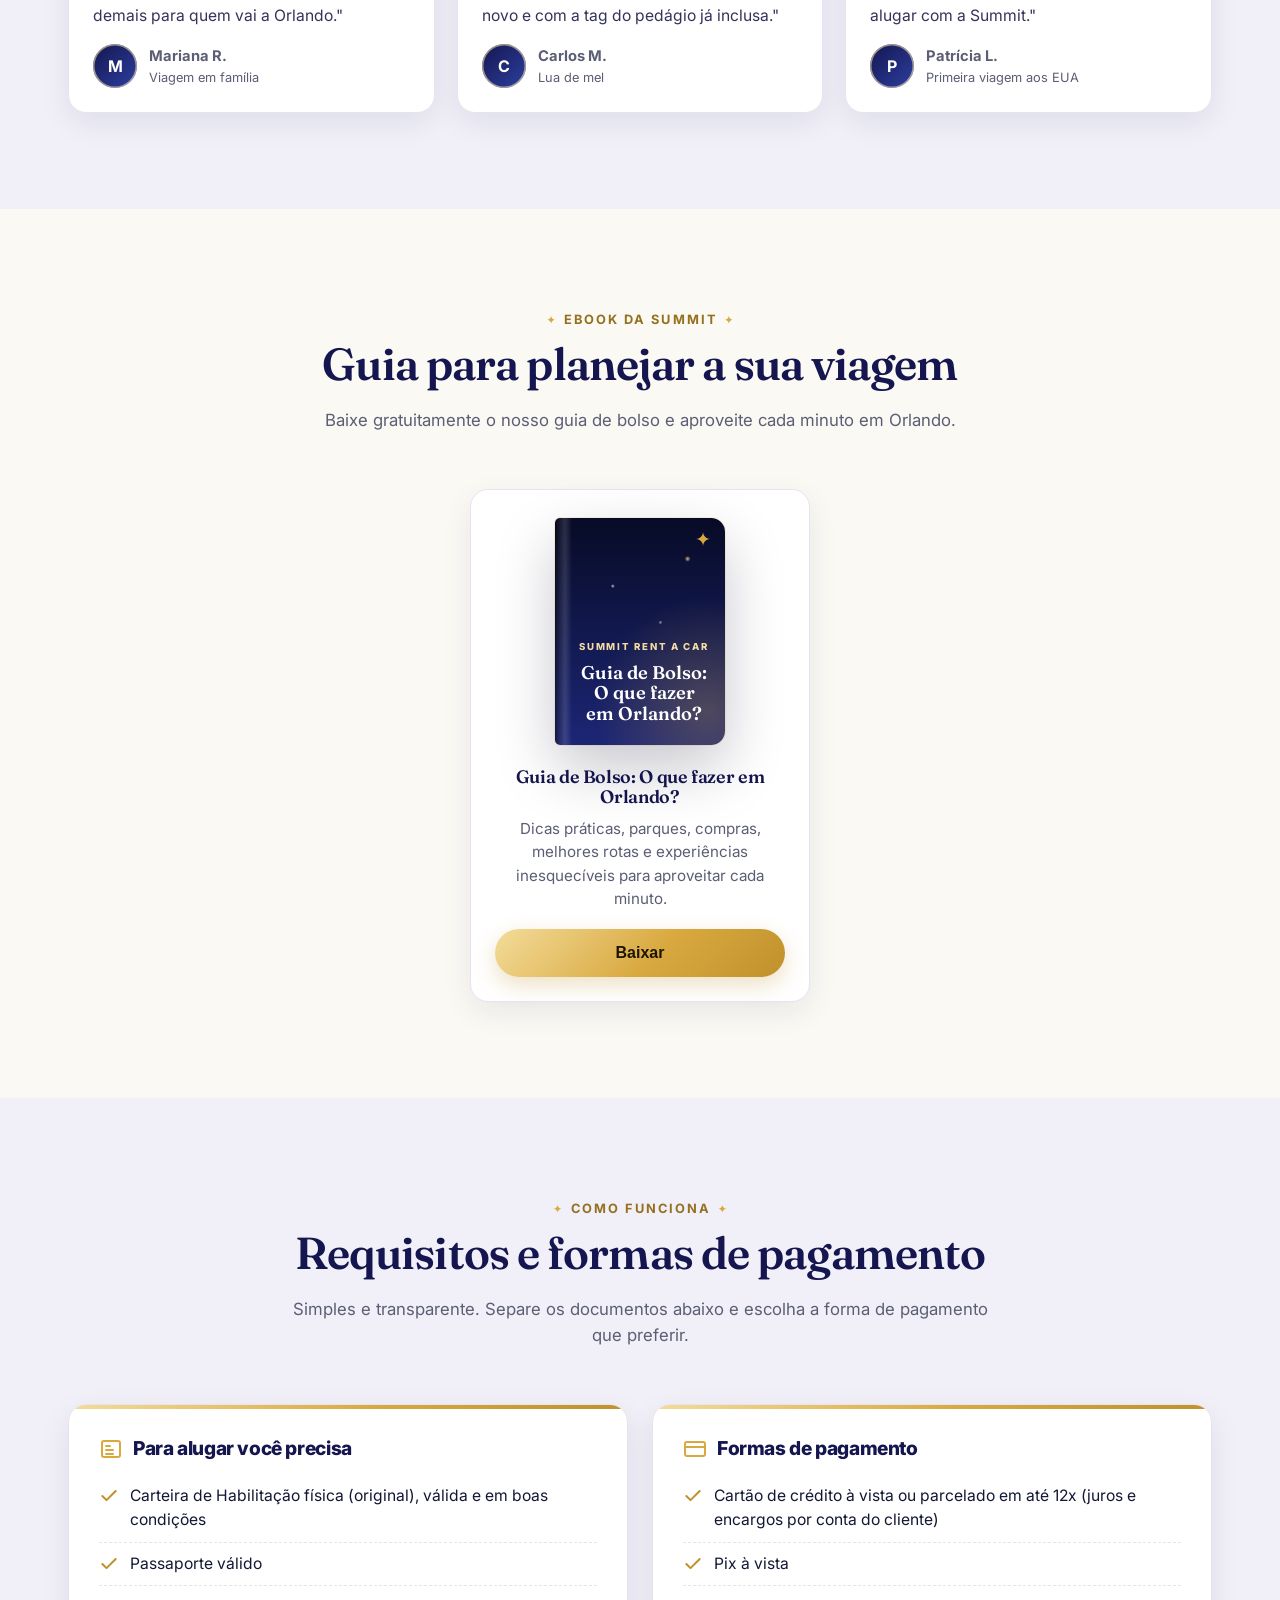
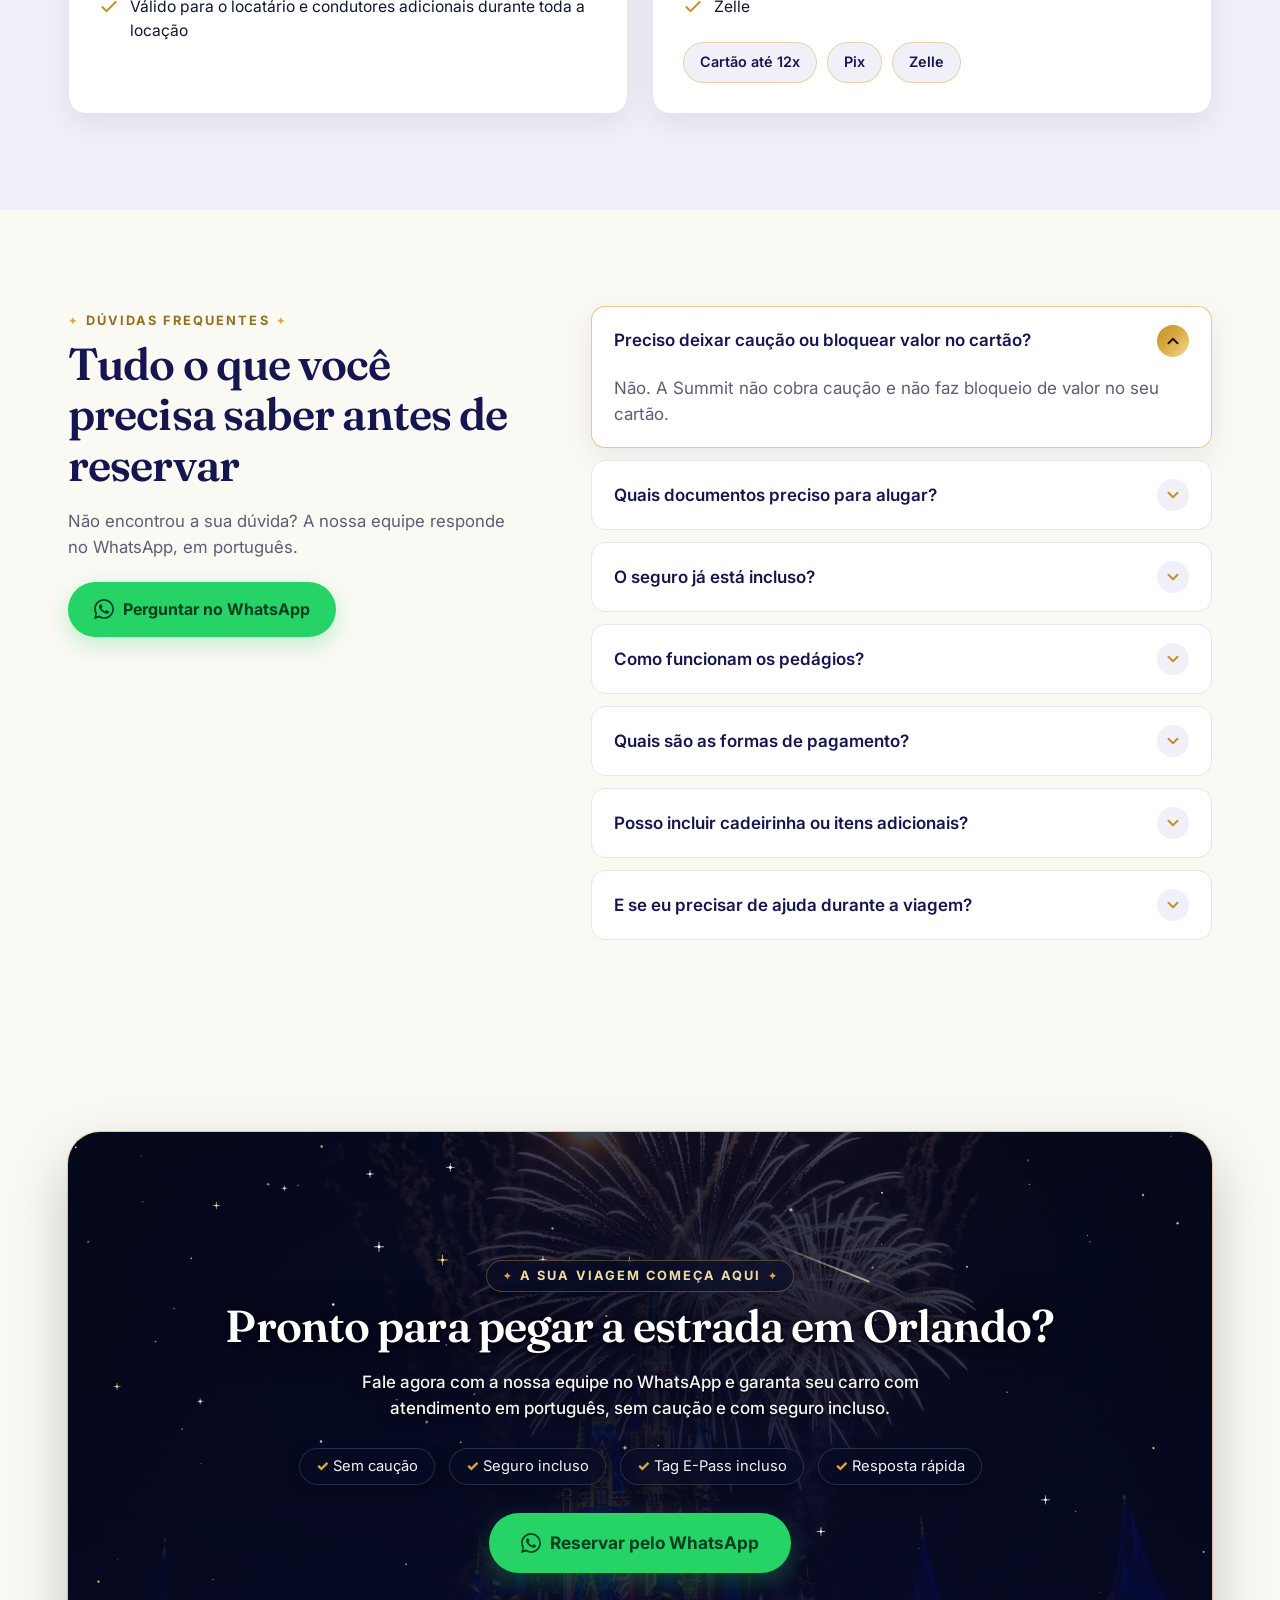
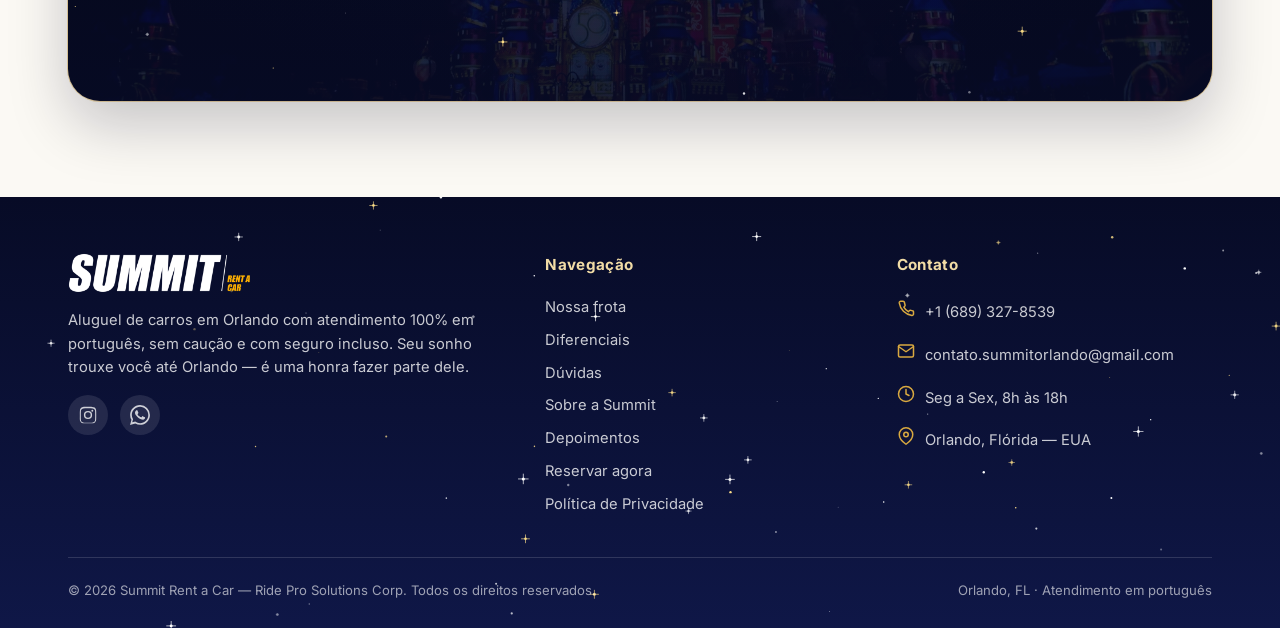
==== commit 17c0b71c: "feat: add initial styles, assets, JavaScript modules, and page layouts" ====
--- a/index.html
+++ b/index.html
@@ -28,7 +28,7 @@
   <link rel="preconnect" href="https://fonts.gstatic.com" crossorigin>
   <link rel="stylesheet"
     href="https://fonts.googleapis.com/css2?family=Fraunces:ital,opsz,wght@0,9..144,500;0,9..144,600;1,9..144,500;1,9..144,600&family=Inter:wght@400;500;600;700&display=swap">
-  <link rel="stylesheet" href="assets/css/styles.css?v=20261014e">
+  <link rel="stylesheet" href="assets/css/styles.css?v=20261106b">
   <script type="application/ld+json">
 {"@context":"https://schema.org","@type":"AutoRental","name":"Summit Rent a Car","legalName":"Ride Pro Solutions Corp","image":"https://www.summitorlando.com.br/assets/img/logo-summit.png","url":"https://www.summitorlando.com.br/","telephone":"+1-689-327-8539","email":"contato.summitorlando@gmail.com","areaServed":"Orlando, Florida, USA","priceRange":"$55-$110 por dia","openingHours":"Mo-Fr 08:00-18:00","sameAs":["https://www.instagram.com/summitorlando"]}
 </script>
@@ -40,7 +40,7 @@
     <div class="header__progress" id="headerProgress" aria-hidden="true"></div>
     <div class="container header__row">
       <a class="header__logo" href="#top" aria-label="Summit Rent a Car">
-        <img src="assets/img/logo-summit.png" alt="Logo Summit Rent a Car" width="640" height="140">
+        <img src="assets/img/logo-summit.webp" alt="Logo Summit Rent a Car" width="640" height="140">
       </a>
       <nav class="nav" id="nav">
         <a href="#frota" data-i18n="nav_frota">Frota</a>
@@ -297,13 +297,13 @@
     <section class="section section--alt" id="experiencia">
       <div class="container exp">
         <div class="exp__media reveal">
-          <img class="wide" src="assets/img/familia-castelo.jpg"
+          <img class="wide" src="assets/img/familia-castelo.webp"
             alt="Família de mãos dadas caminhando em direção ao castelo" width="736" height="589" loading="lazy"
             decoding="async">
-          <img class="tall" src="assets/img/familia-no-aeroporto.jpg"
+          <img class="tall" src="assets/img/familia-no-aeroporto.webp"
             alt="Atendente entregando a chave do carro alugado" width="1024" height="1024" loading="lazy"
             decoding="async">
-          <img class="tall" src="assets/img/viagem-em-carro-conv.jpg" alt="Visitante segurando um pretzel no parque"
+          <img class="tall" src="assets/img/viagem-em-carro-conv.webp" alt="Visitante segurando um pretzel no parque"
             width="736" height="1067" loading="lazy" decoding="async">
         </div>
         <div class="exp__text reveal">
@@ -334,7 +334,7 @@
     <section class="section" id="sobre">
       <div class="container about">
         <div class="about__media reveal">
-          <img class="about__photo" src="assets/img/familia-magic-kingdom.jpg"
+          <img class="about__photo" src="assets/img/familia-magic-kingdom.webp"
             alt="Família com as crianças no colo em frente ao castelo do parque" width="1200" height="1500"
             loading="lazy" decoding="async">
           <div class="about__stat about__stat--a">
@@ -367,27 +367,27 @@
 
     <div class="moments" id="moments">
       <div class="moments__track">
-        <img src="assets/img/personagens-castelo.jpg" alt="Personagens recebendo os visitantes em frente ao castelo"
+        <img src="assets/img/personagens-castelo.webp" alt="Personagens recebendo os visitantes em frente ao castelo"
           width="675" height="1200" loading="lazy" decoding="async">
-        <img src="assets/img/parque-castelo-fogos.jpg" alt="Castelo iluminado com fogos de artifício à noite"
+        <img src="assets/img/parque-castelo-fogos.webp" alt="Castelo iluminado com fogos de artifício à noite"
           width="1800" height="1198" loading="lazy" decoding="async">
-        <img src="assets/img/familia-castelo.jpg" alt="Família de mãos dadas caminhando em direção ao castelo"
+        <img src="assets/img/familia-castelo.webp" alt="Família de mãos dadas caminhando em direção ao castelo"
           width="736" height="589" loading="lazy" decoding="async">
-        <img src="assets/img/portal-parque.jpg" alt="Portal de entrada do parque com o Mickey" width="600" height="900"
+        <img src="assets/img/portal-parque.webp" alt="Portal de entrada do parque com o Mickey" width="600" height="900"
           loading="lazy" decoding="async">
-        <img src="assets/img/parque-main-street-noite.jpg"
+        <img src="assets/img/parque-main-street-noite.webp"
           alt="Rua principal do parque iluminada à noite com o castelo ao fundo" width="2200" height="1467"
           loading="lazy" decoding="async">
-        <img src="assets/img/parque-lanche.jpg" alt="Visitante segurando um pretzel no parque" width="736" height="1067"
+        <img src="assets/img/parque-lanche.webp" alt="Visitante segurando um pretzel no parque" width="736" height="1067"
           loading="lazy" decoding="async">
-        <img src="assets/img/parque-epcot-entardecer.jpg" alt="Esfera do Epcot iluminada ao entardecer" width="1000"
+        <img src="assets/img/parque-epcot-entardecer.webp" alt="Esfera do Epcot iluminada ao entardecer" width="1000"
           height="667" loading="lazy" decoding="async">
-        <img src="assets/img/familia-magic-kingdom.jpg"
+        <img src="assets/img/familia-magic-kingdom.webp"
           alt="Família com as crianças no colo em frente ao castelo do parque" width="1200" height="1500" loading="lazy"
           decoding="async">
-        <img src="assets/img/parque-carrossel.jpg" alt="Carrossel iluminado no parque ao anoitecer" width="1000"
+        <img src="assets/img/parque-carrossel.webp" alt="Carrossel iluminado no parque ao anoitecer" width="1000"
           height="667" loading="lazy" decoding="async">
-        <img src="assets/img/parque-castelo-dia.jpg" alt="Castelo do parque em um dia de céu azul" width="1000"
+        <img src="assets/img/parque-castelo-dia.webp" alt="Castelo do parque em um dia de céu azul" width="1000"
           height="664" loading="lazy" decoding="async">
       </div>
     </div>
@@ -429,9 +429,9 @@
     <section class="section" id="ebooks">
       <div class="container">
         <div class="section__head reveal">
-          <span class="eyebrow" data-i18n="eb_eyebrow">Ebooks da Summit</span>
-          <h2 data-i18n="eb_h2">Guias para planejar a sua viagem</h2>
-          <p data-i18n="eb_p">Escolha os materiais que quiser e baixe na hora.</p>
+          <span class="eyebrow" data-i18n="eb_eyebrow">Ebook da Summit</span>
+          <h2 data-i18n="eb_h2">Guia para planejar a sua viagem</h2>
+          <p data-i18n="eb_p">Baixe gratuitamente o nosso guia de bolso e aproveite cada minuto em Orlando.</p>
         </div>
         <div class="ebooks" id="ebooksGrid"></div>
       </div>
@@ -582,7 +582,7 @@
     <div class="container">
       <div class="footer__grid">
         <div class="footer__brand">
-          <img class="footer__logo" src="assets/img/logo-summit-light.png" alt="Logo Summit Rent a Car" width="640"
+          <img class="footer__logo" src="assets/img/logo-summit-light.webp" alt="Logo Summit Rent a Car" width="640"
             height="140" loading="lazy">
           <p data-i18n="foot_desc">Aluguel de carros em Orlando com atendimento 100% em português, sem caução e com
             seguro incluso. Seu sonho trouxe você até Orlando — é uma honra fazer parte dele.</p>
@@ -692,7 +692,7 @@
         data-i18n-aria="ebm_close">×</button>
       <form id="ebookForm" novalidate>
         <h3 id="ebookModalTitle" data-i18n="ebm_title">Baixe seu ebook</h3>
-        <p class="lead-card__sub" data-i18n="ebm_sub">Preencha uma vez e baixe todos os que marcar.</p>
+        <p class="lead-card__sub" data-i18n="ebm_sub">Preencha seus dados para liberar o download na hora.</p>
         <fieldset class="ebook-picks">
           <legend data-i18n="ebm_picks">Quais ebooks você quer baixar?</legend>
           <div id="ebookPicks"></div>
@@ -732,9 +732,9 @@
     </div>
   </dialog>
 
-  <script src="assets/js/i18n.js?v=20261014e"></script>
-  <script src="assets/js/ebook-mail.js?v=20261014e"></script>
-  <script src="assets/js/main.js?v=20261014e"></script>
+  <script src="assets/js/i18n.js?v=20261106b"></script>
+  <script src="assets/js/ebook-mail.js?v=20261106b"></script>
+  <script src="assets/js/main.js?v=20261106b"></script>
 </body>
 
 </html>
--- a/assets/css/styles.css
+++ b/assets/css/styles.css
@@ -91,7 +91,7 @@
 .sky{position:absolute;inset:0;width:100%;height:100%;pointer-events:none;z-index:0}
 .hero{position:relative;color:var(--branco);background:linear-gradient(120deg,#070b26 0%,#0f1747 45%,#1c2675 100%);overflow:hidden}
 .hero .sky{z-index:1;-webkit-mask-image:linear-gradient(90deg,#000 30%,transparent 58%);mask-image:linear-gradient(90deg,#000 30%,transparent 58%)}
-.hero__photo{position:absolute;top:0;right:0;bottom:0;width:72%;z-index:0;pointer-events:none;background:url("../img/hero-familia.jpg") 38% 30%/cover no-repeat;-webkit-mask-image:linear-gradient(90deg,transparent 0,#000 38%);mask-image:linear-gradient(90deg,transparent 0,#000 38%)}
+.hero__photo{position:absolute;top:0;right:0;bottom:0;width:72%;z-index:0;pointer-events:none;background:url("../img/hero-familia.webp") 38% 30%/cover no-repeat;-webkit-mask-image:linear-gradient(90deg,transparent 0,#000 38%);mask-image:linear-gradient(90deg,transparent 0,#000 38%)}
 .hero::before{content:"";position:absolute;z-index:1;left:0;right:0;bottom:0;height:220px;background:linear-gradient(180deg,transparent,rgba(7,11,38,.55) 60%,rgba(7,11,38,.8));pointer-events:none}
 .hero::after{content:"";position:absolute;left:-8%;top:-30%;width:640px;height:640px;background:radial-gradient(circle,rgba(217,169,64,.16),transparent 62%);pointer-events:none}
 .hero__grid{display:grid;grid-template-columns:minmax(0,600px);padding-block:clamp(64px,9vw,120px) clamp(150px,14vw,190px);position:relative;z-index:2}
@@ -175,8 +175,9 @@
 .extra h3{margin-bottom:.3em;color:var(--azul-900)}
 .extra p{color:var(--cinza);font-size:.95rem;margin:0 0 14px}
 .extra__price{margin-top:auto;font-family:var(--font-display);font-style:italic;font-weight:600;font-size:1.3rem;color:var(--laranja-600);margin-bottom:14px}
-.ebooks{display:grid;grid-template-columns:repeat(5,1fr);gap:18px}
+.ebooks{display:grid;grid-template-columns:repeat(auto-fit,minmax(220px,340px));justify-content:center;gap:18px}
 .ebook{background:var(--branco);border:1px solid var(--linha);border-radius:var(--radius);padding:22px 18px 18px;display:flex;flex-direction:column;gap:10px;box-shadow:var(--sombra);transition:transform .2s ease,box-shadow .2s ease}
+.ebook:only-child{text-align:center;padding:28px 24px 24px}
 .ebook:hover{transform:translateY(-6px);box-shadow:var(--brilho),var(--sombra-lg)}
 .ebook__cover{position:relative;aspect-ratio:3/4;width:100%;max-width:170px;margin:0 auto 12px;display:flex;flex-direction:column;justify-content:flex-end;gap:8px;padding:18px 16px 20px 24px;color:#fff;border-radius:5px 14px 14px 5px;background:linear-gradient(90deg,rgba(0,0,0,.35) 0,rgba(255,255,255,.14) 10px,transparent 17px),radial-gradient(circle at 78% 18%,rgba(255,224,138,.8) 0,transparent 3px),radial-gradient(circle at 34% 30%,rgba(255,255,255,.75) 0,transparent 2px),radial-gradient(circle at 62% 46%,rgba(255,255,255,.55) 0,transparent 2px),radial-gradient(circle at 90% 85%,rgba(217,169,64,.28),transparent 46%),linear-gradient(180deg,#070b26,var(--cv,#1c2675));box-shadow:var(--sombra-lg),0 0 0 1px rgba(241,220,166,.35)}
 
@@ -191,6 +192,7 @@
 .ebook p{color:var(--cinza);font-size:.95rem;margin:0 0 8px}
 .ebook .btn{margin-top:auto}
 .ebook-picks{border:0;padding:0;margin:0 0 16px;min-width:0}
+.ebook-picks[hidden]{display:none}
 .ebook-picks legend{padding:0;font-size:.82rem;font-weight:600;margin-bottom:6px}
 .ebook-picks>div{display:grid;gap:8px;padding:12px 14px;background:var(--fundo-alt);border-radius:var(--radius-sm)}
 .ebook-picks label{display:flex;gap:10px;align-items:center;font-size:.9rem;font-weight:600;cursor:pointer}
@@ -274,7 +276,7 @@
 .ck li svg{width:20px;height:20px;color:var(--laranja-600);flex:0 0 auto;margin-top:2px}
 .pay{display:flex;flex-wrap:wrap;gap:10px;margin-top:14px}
 .pay span{border:1.5px solid rgba(217,169,64,.4);background:var(--fundo-alt);color:var(--azul-900);border-radius:999px;padding:8px 16px;font-weight:600;font-size:.9rem}
-.cta{background:linear-gradient(180deg,rgba(7,11,38,.72) 0%,rgba(7,11,38,.62) 40%,rgba(7,11,38,.92) 100%),url("../img/parque-castelo-fogos.jpg") center 32%/cover no-repeat,var(--noite);color:#fff;text-align:center;border-radius:clamp(22px,3vw,32px);padding:clamp(72px,10vw,128px) 24px;box-shadow:var(--sombra-lg),0 0 0 1px rgba(217,169,64,.45);position:relative;overflow:hidden}
+.cta{background:linear-gradient(180deg,rgba(7,11,38,.72) 0%,rgba(7,11,38,.62) 40%,rgba(7,11,38,.92) 100%),url("../img/parque-castelo-fogos.webp") center 32%/cover no-repeat,var(--noite);color:#fff;text-align:center;border-radius:clamp(22px,3vw,32px);padding:clamp(72px,10vw,128px) 24px;box-shadow:var(--sombra-lg),0 0 0 1px rgba(217,169,64,.45);position:relative;overflow:hidden}
 .cta::before{content:"";position:absolute;inset:0;background:radial-gradient(ellipse 70% 65% at 50% 45%,rgba(7,11,38,.78) 0%,rgba(7,11,38,.4) 55%,transparent 85%);pointer-events:none}
 .cta h2{color:#fff;position:relative;z-index:1;text-shadow:0 2px 4px rgba(0,0,0,.95),0 4px 20px rgba(7,11,38,.98),0 0 35px rgba(0,0,0,.85)}
 .cta p{color:rgba(255,255,255,.96);max-width:34em;margin:0 auto 26px;position:relative;z-index:1;font-weight:500;text-shadow:0 1px 3px rgba(0,0,0,.95),0 2px 14px rgba(7,11,38,.95)}
@@ -358,10 +360,10 @@
   .hero__photo{width:100%;background-position:42% 30%;-webkit-mask-image:none;mask-image:none}
   .hero__photo::after{content:"";position:absolute;inset:0;background:linear-gradient(180deg,rgba(7,11,38,.3),rgba(7,11,38,.62) 50%,rgba(7,11,38,.9))}
   .hero .sky{-webkit-mask-image:none;mask-image:none}
-  .feats,.fleet,.reviews,.steps,.extras,.ebooks{grid-template-columns:repeat(2,1fr)}
+  .feats,.fleet,.reviews,.steps,.extras{grid-template-columns:repeat(2,1fr)}
   .about,.exp,.info,.footer__grid,.faq-wrap{grid-template-columns:1fr}
   .faq-wrap .section__head--left{position:static}
-  .ebooks{grid-template-columns:repeat(3,1fr)}
+  .ebooks{grid-template-columns:repeat(auto-fit,minmax(220px,340px))}
   .exp__media{max-width:560px;margin:0 auto}
   .about__media{max-width:440px}
   .header__cta{display:none}
@@ -391,6 +393,7 @@
   .ebooks{display:flex;overflow-x:auto;scroll-snap-type:x mandatory;gap:14px;margin:0 -18px;padding:6px 18px 18px;scrollbar-width:none}
   .ebooks::-webkit-scrollbar{display:none}
   .ebook{flex:0 0 78%;scroll-snap-align:center}
+  .ebook:only-child{flex:0 1 340px;margin:0 auto}
   .exp__media::after{right:6px}
   .about__stat{padding:10px 14px 12px;max-width:170px}
   .about__stat .big{font-size:1.7rem}
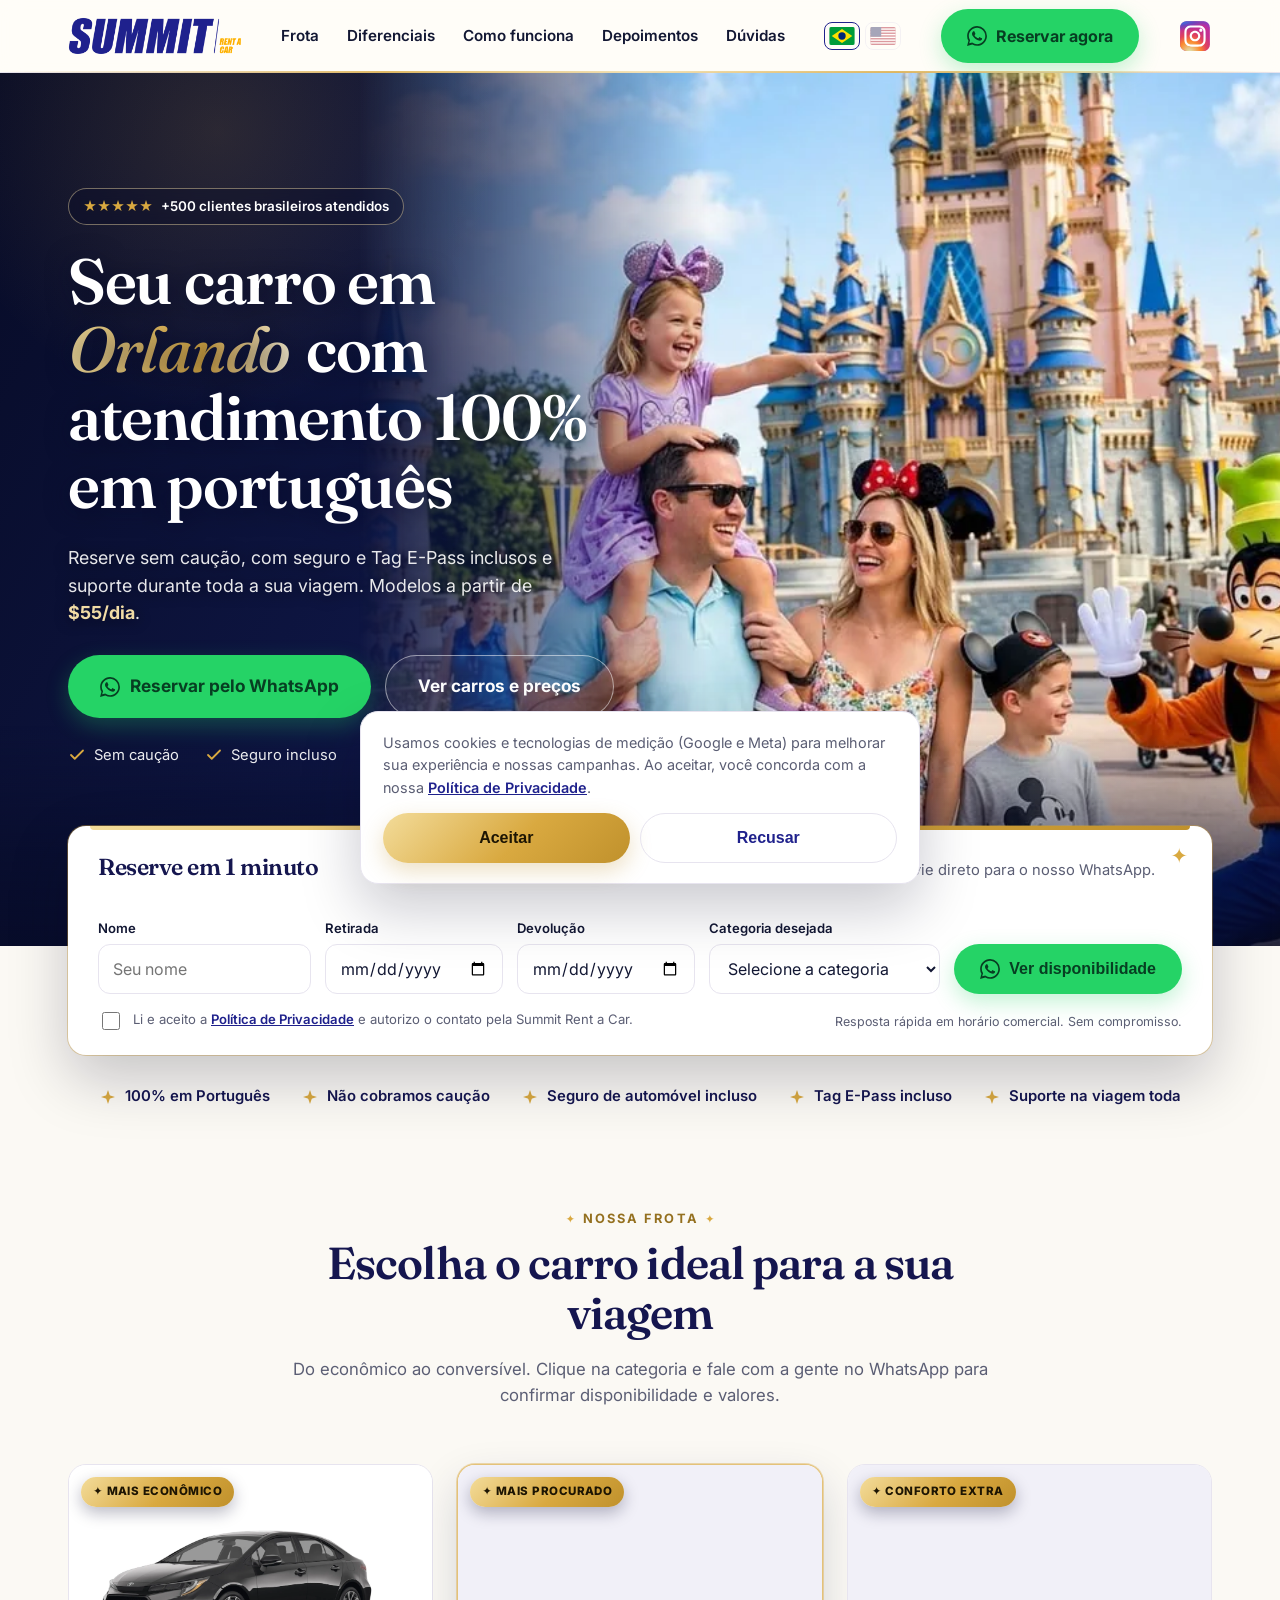
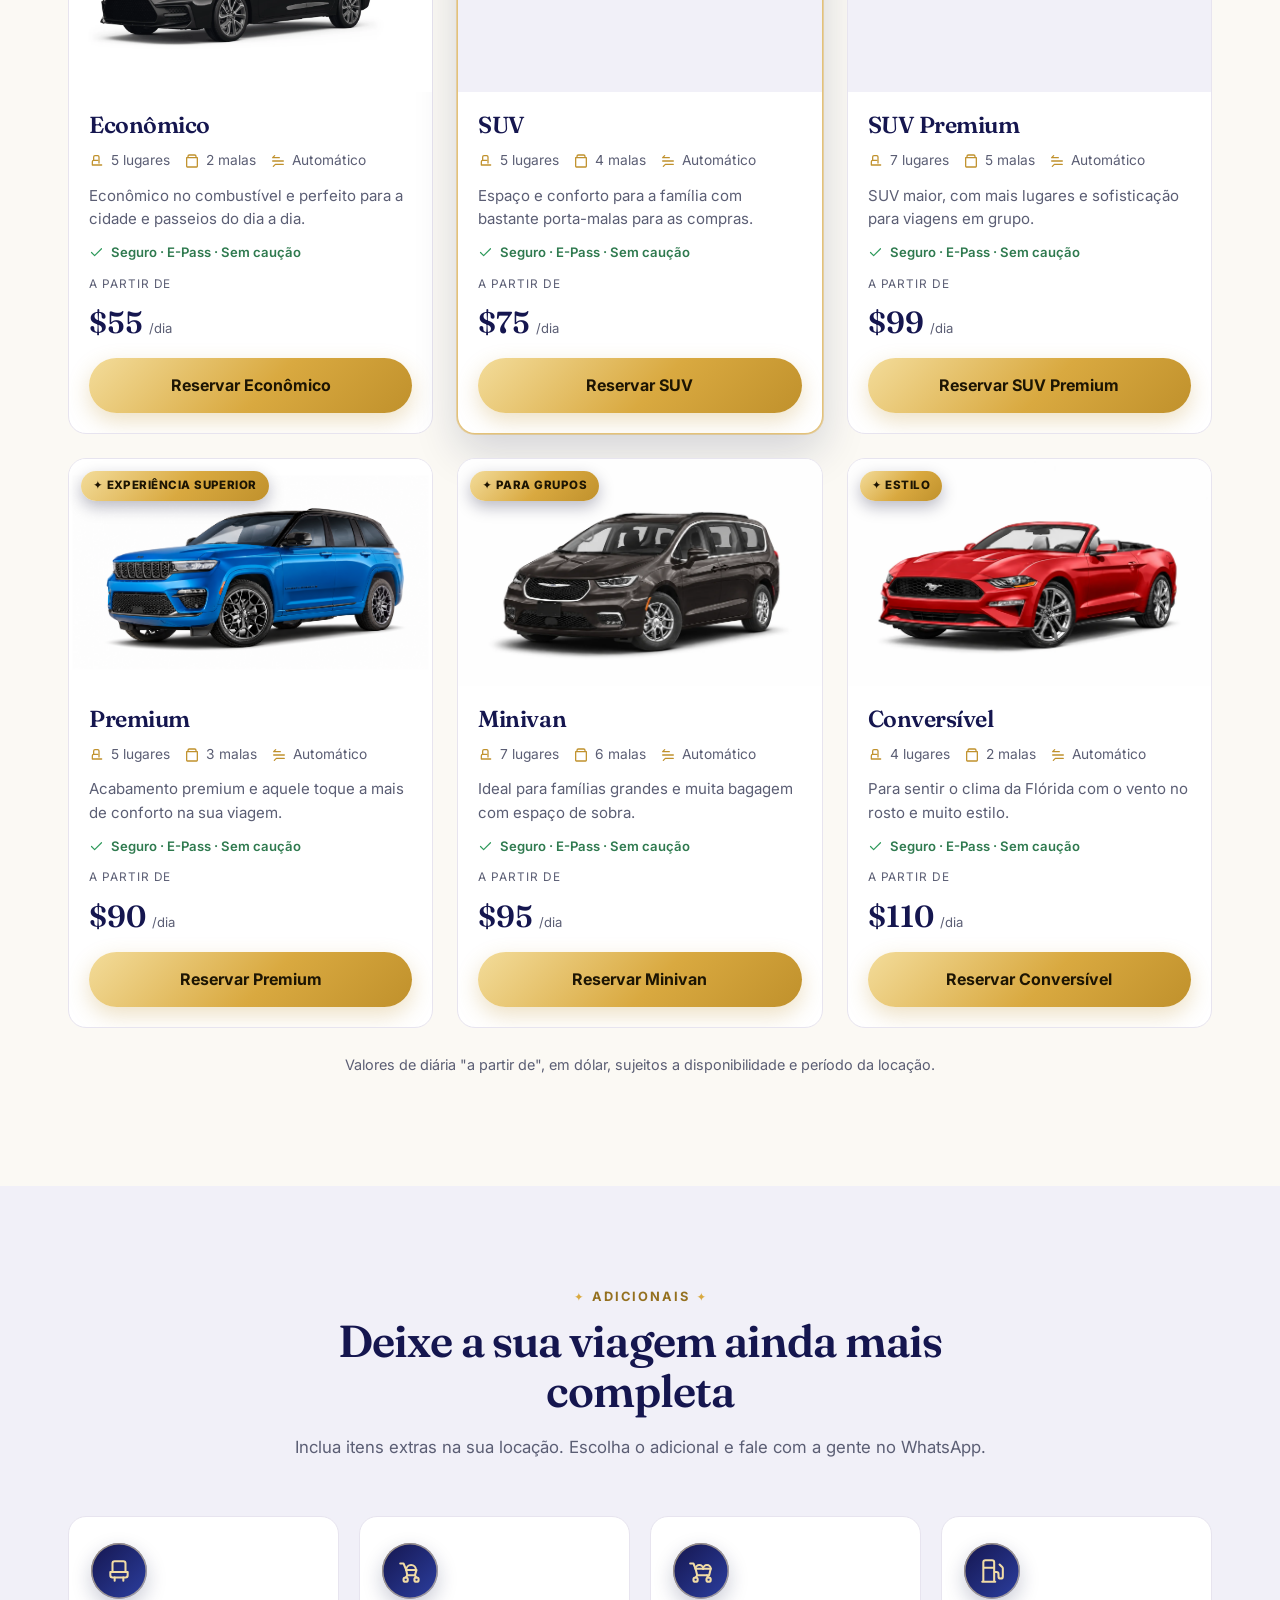
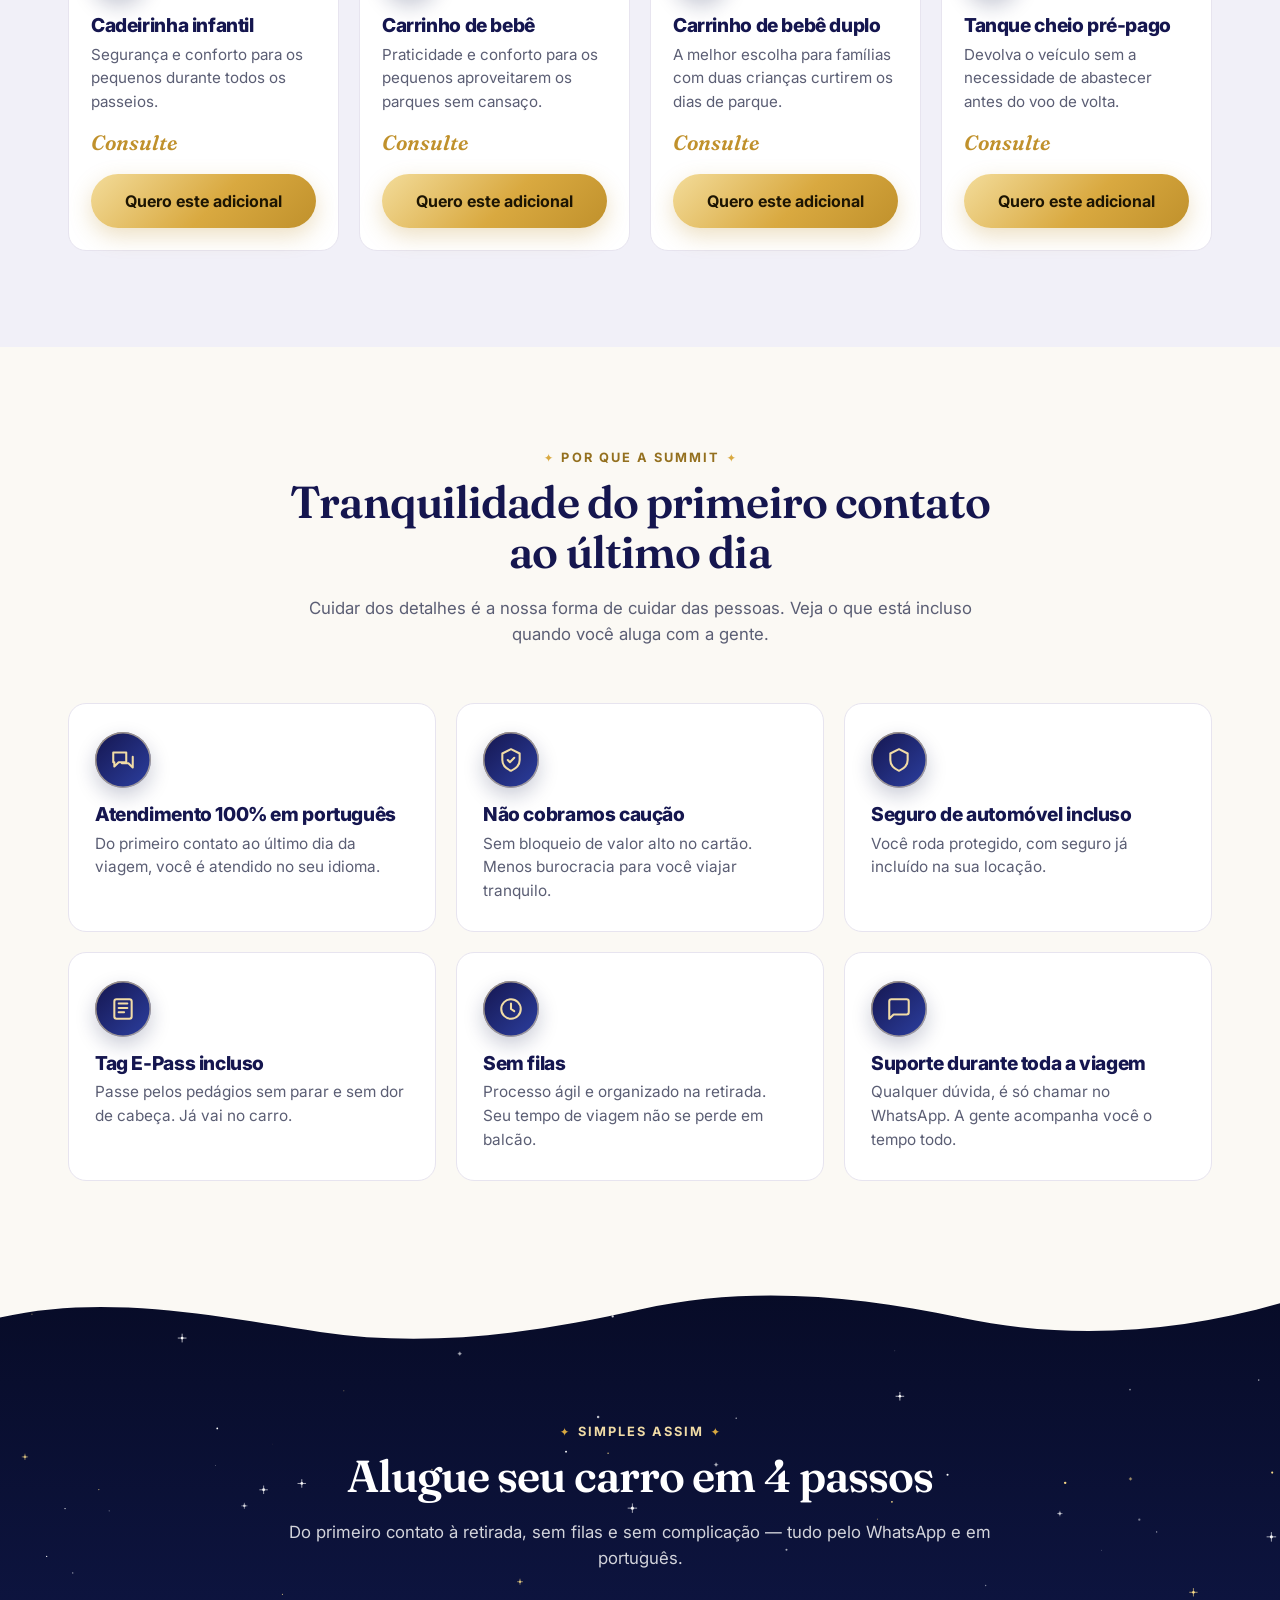
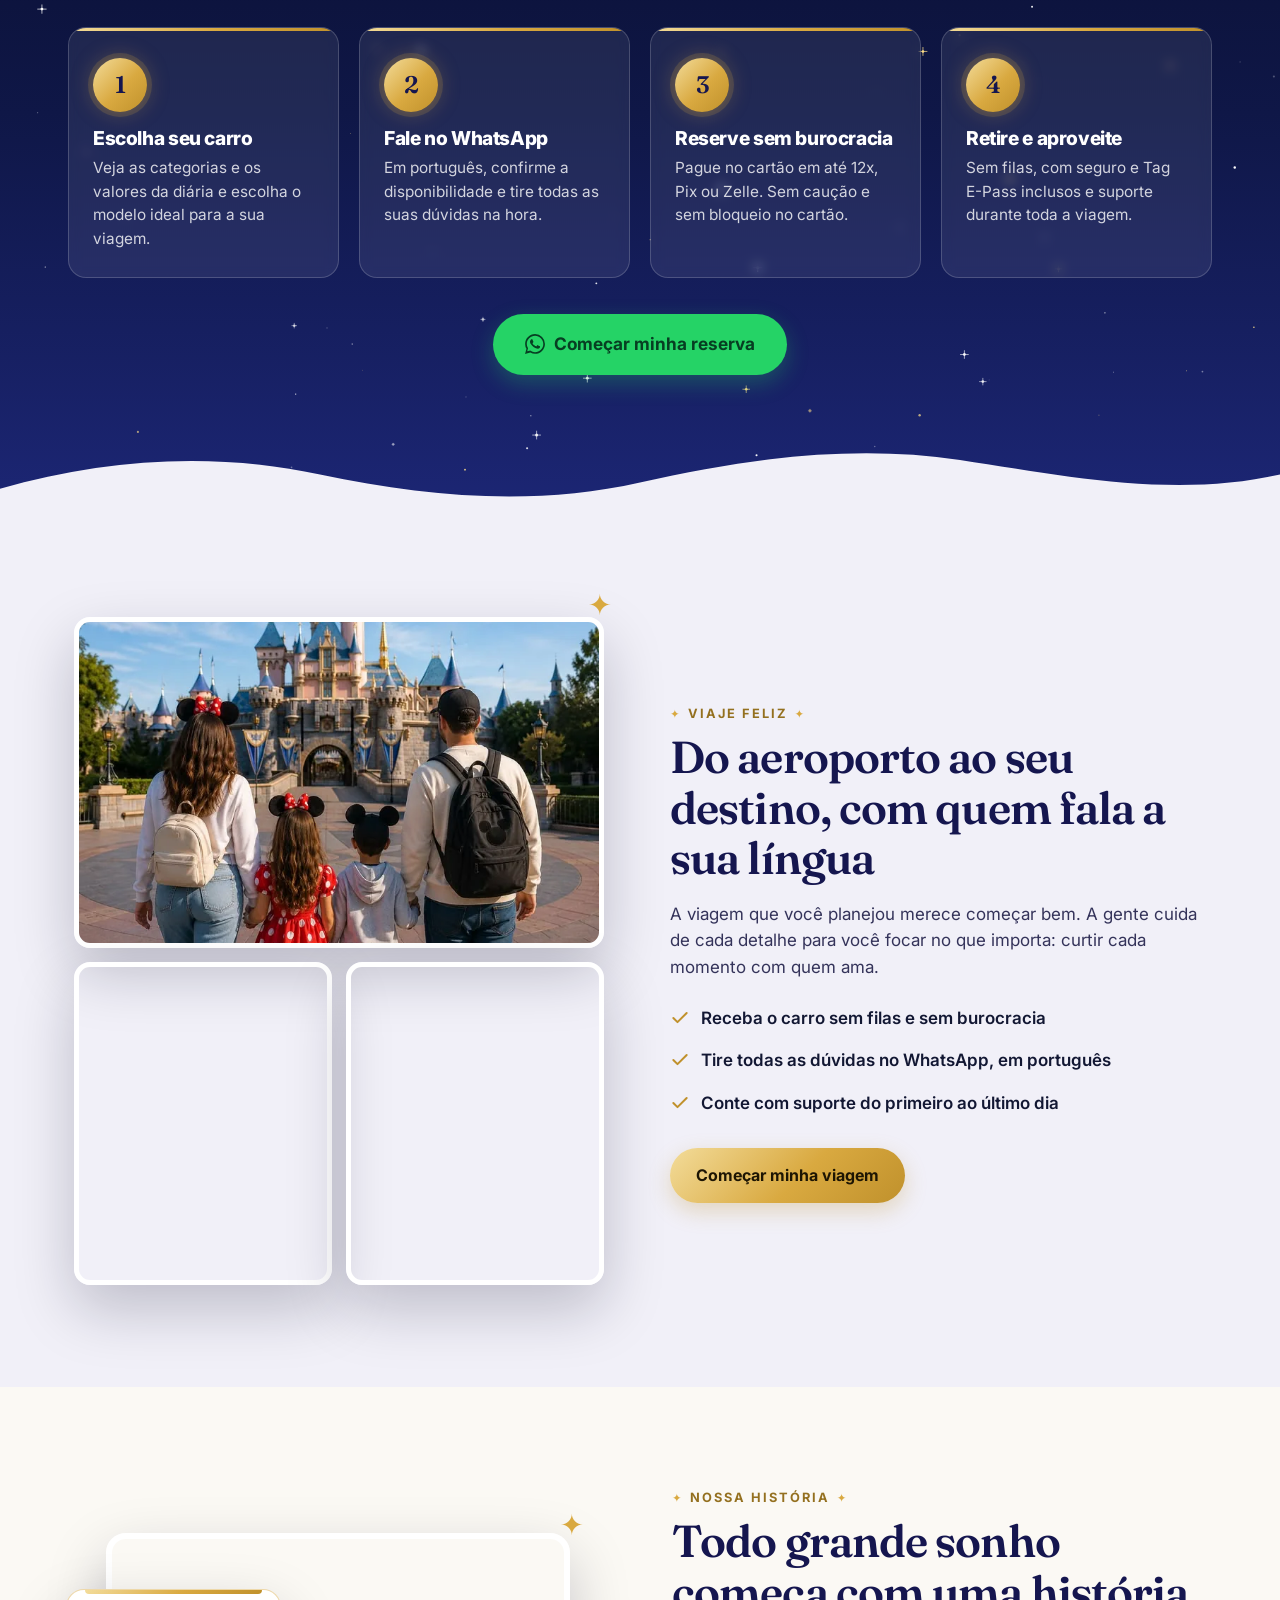
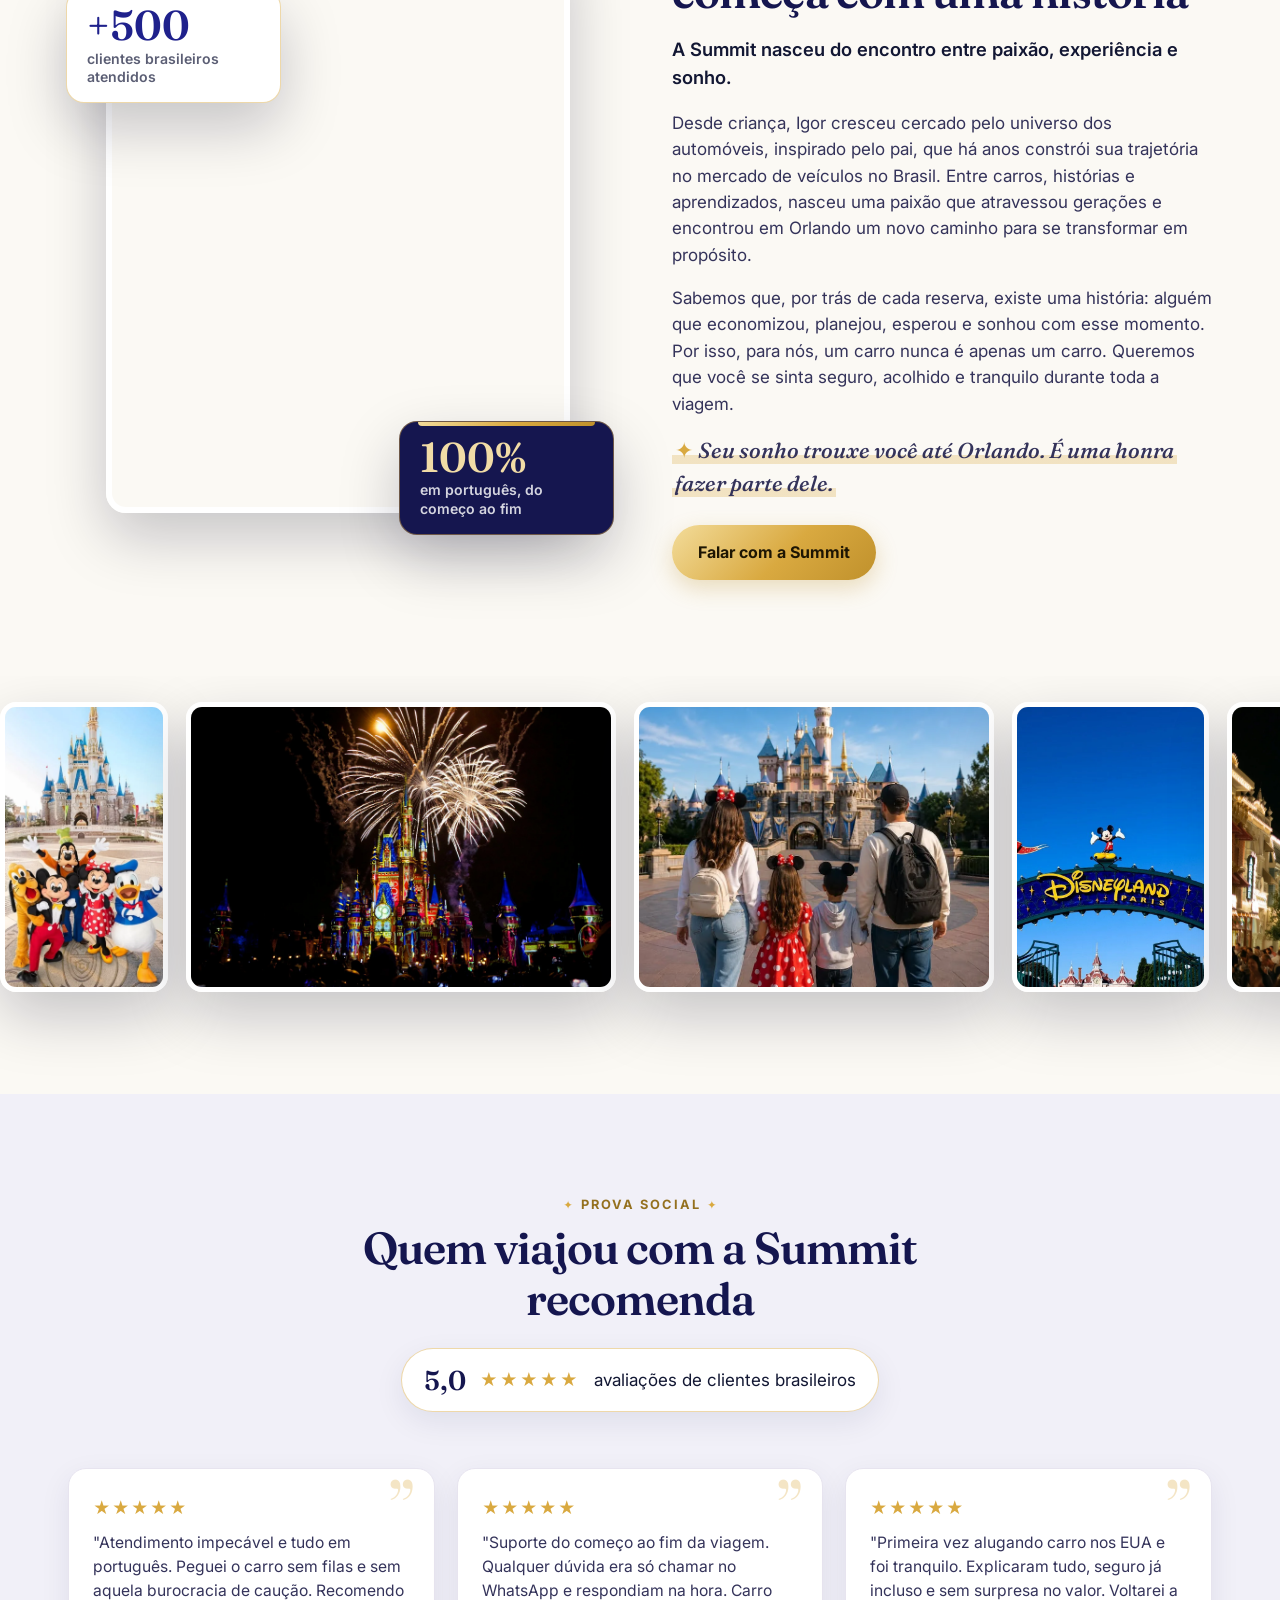
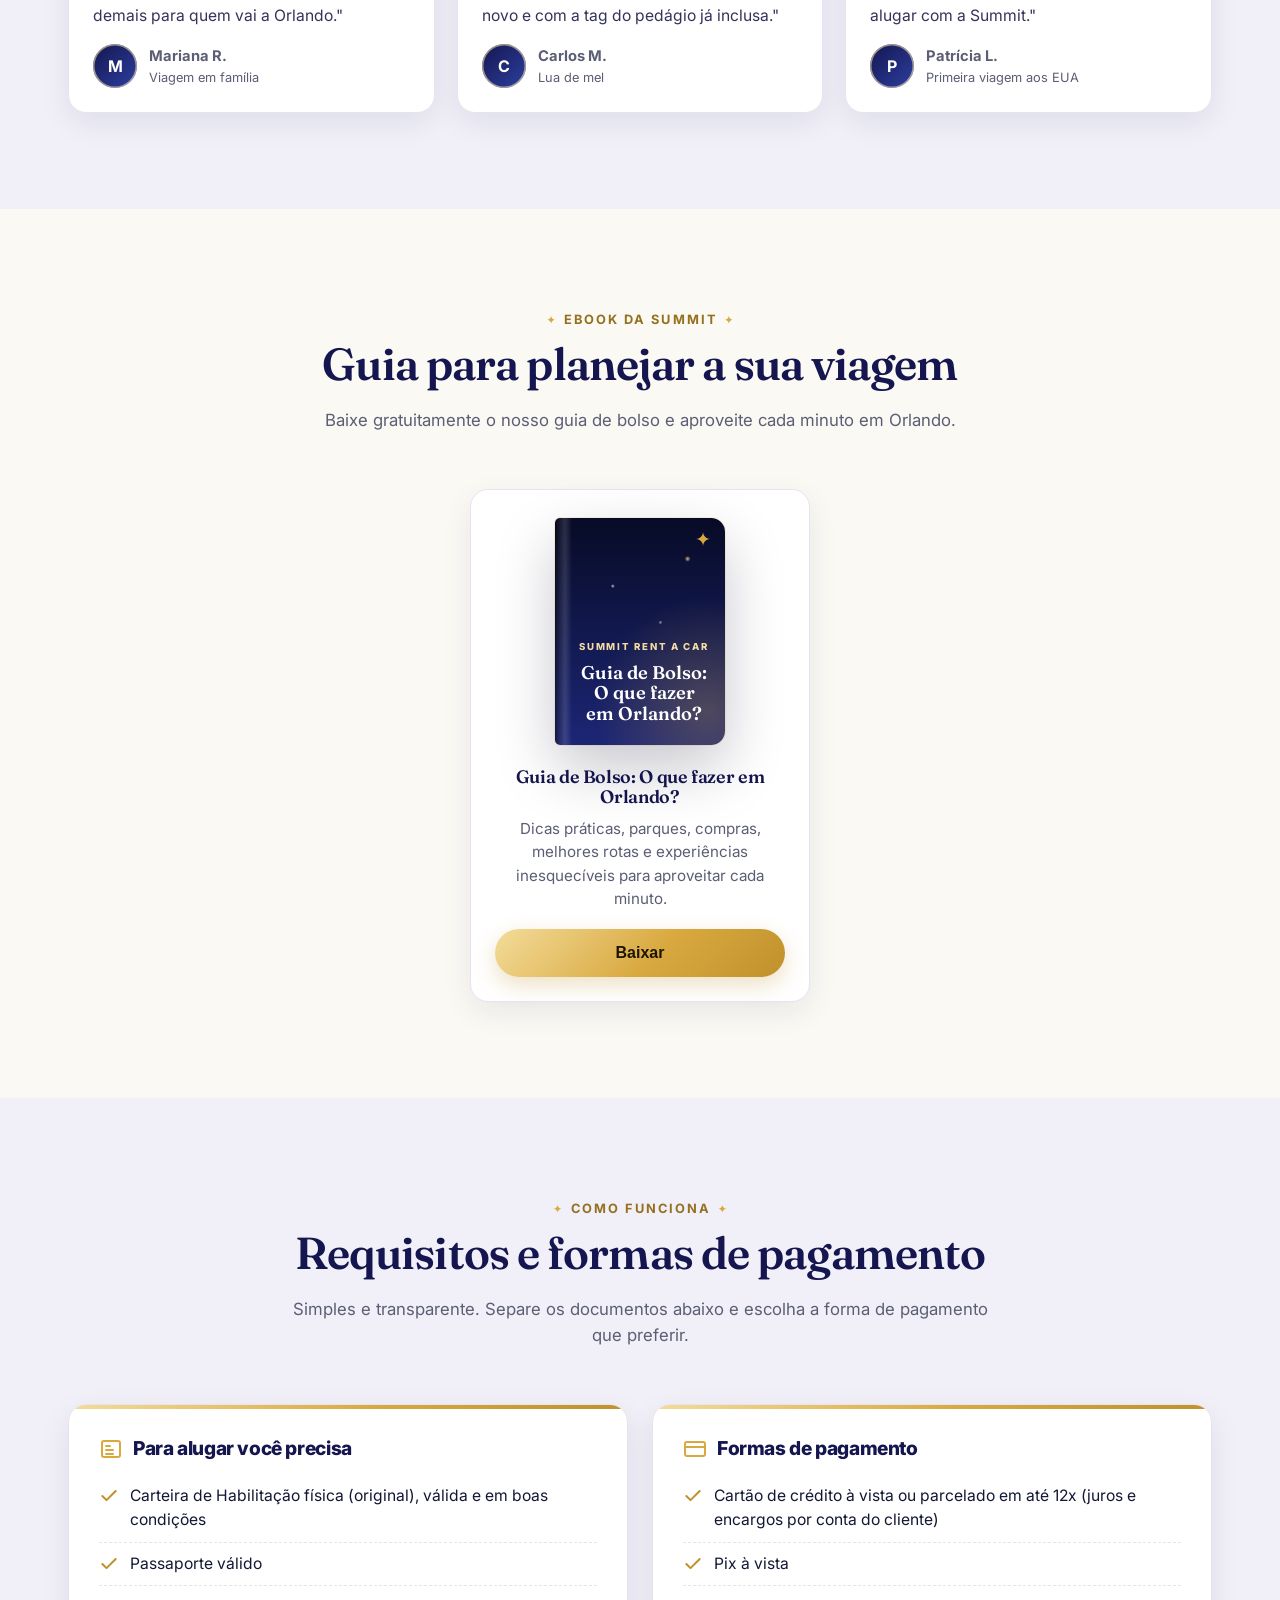
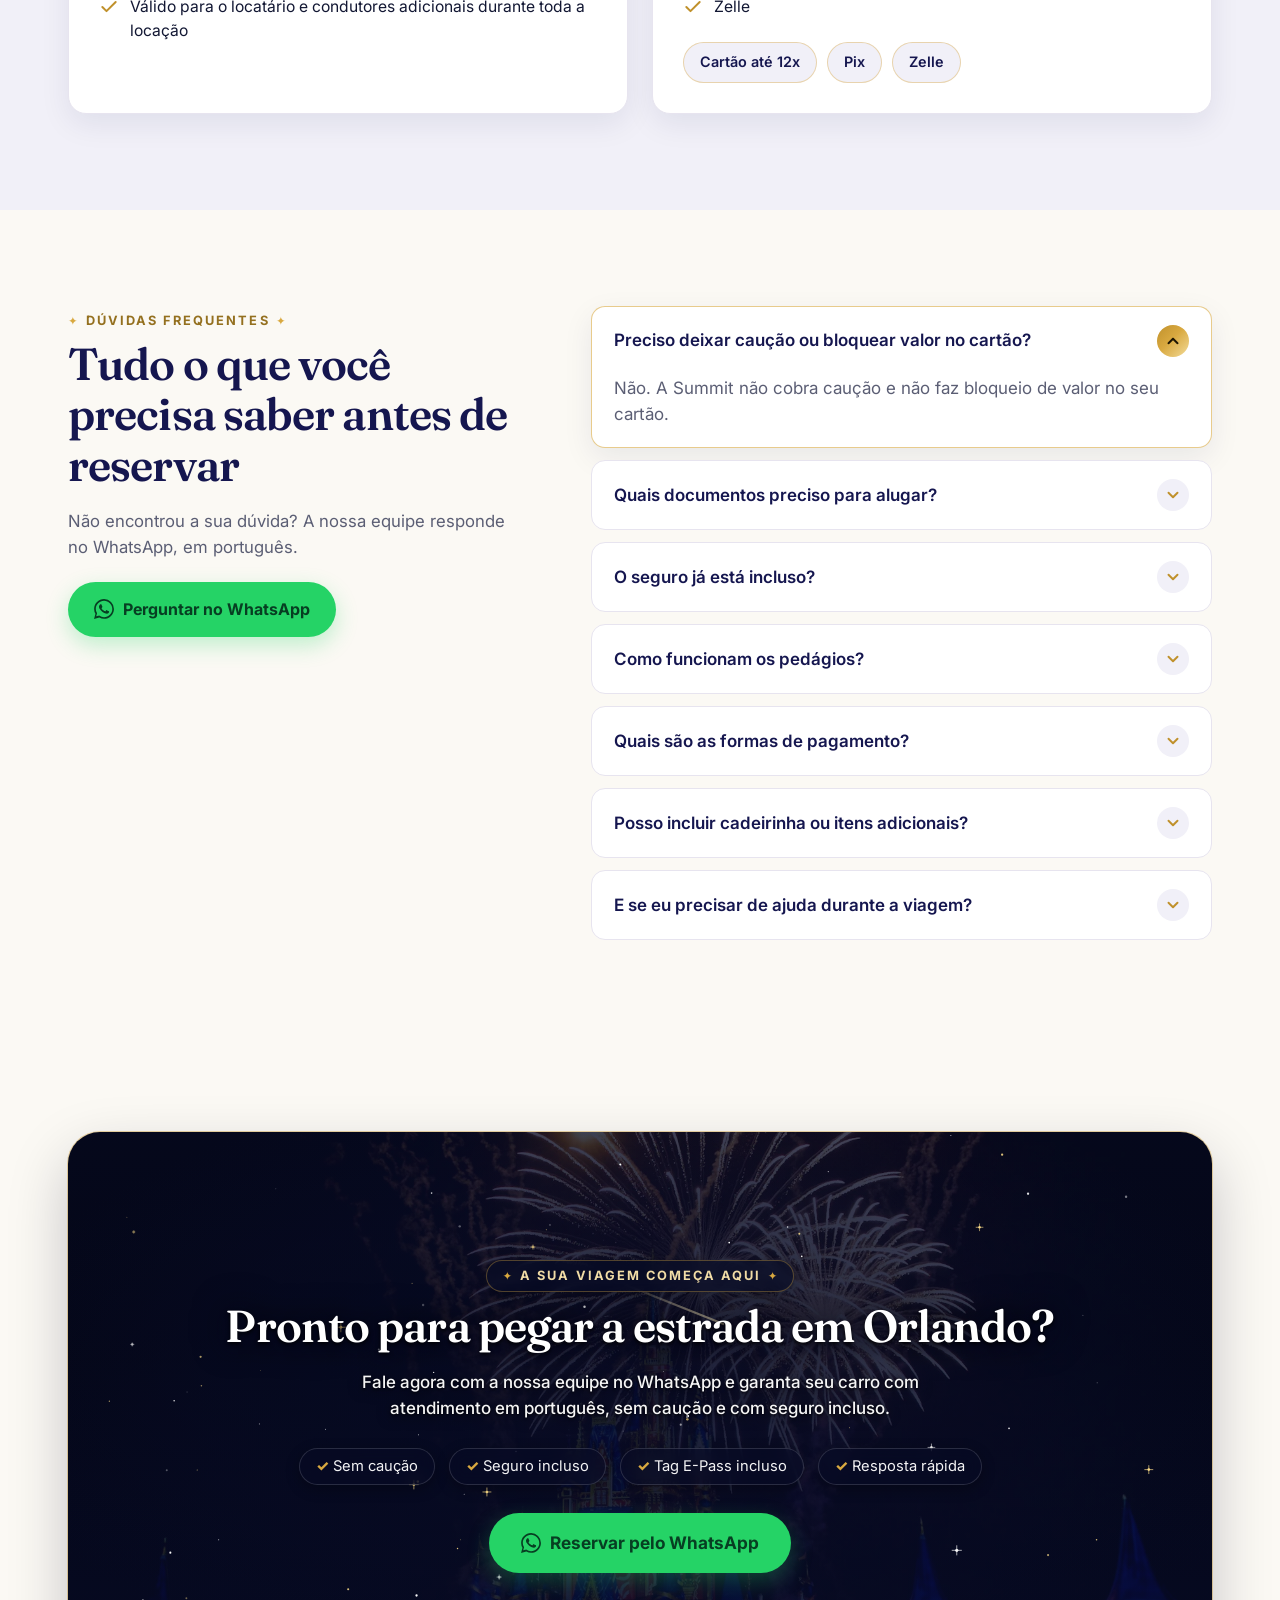
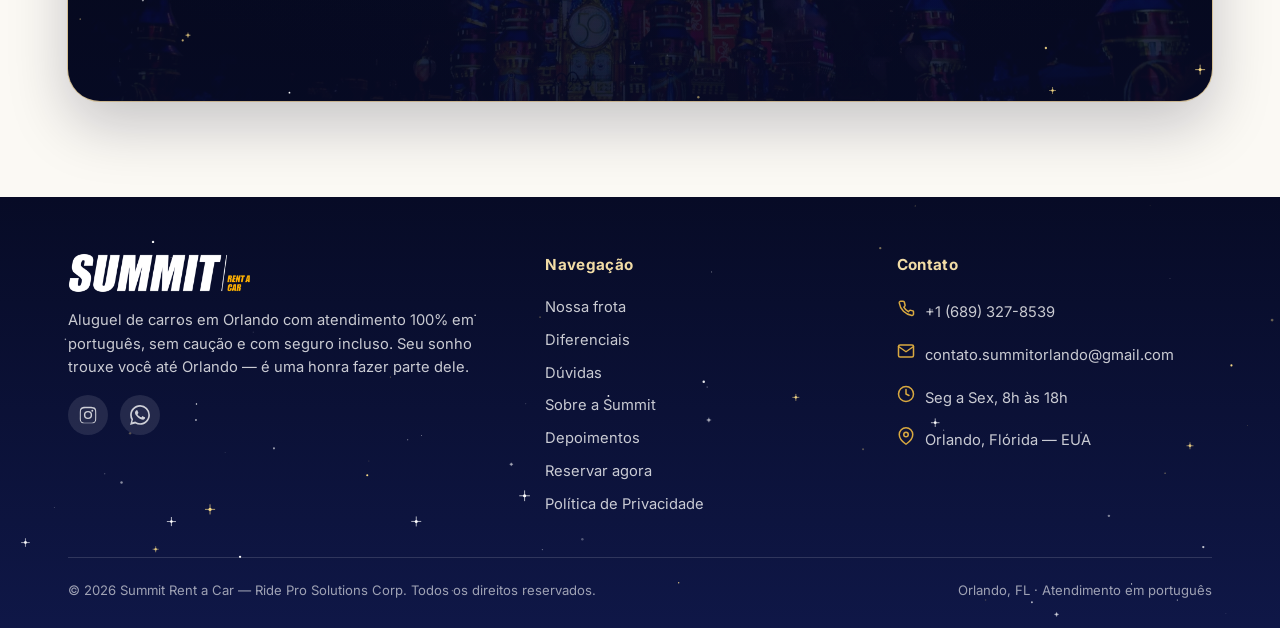
==== commit b9341156: "feat: add main JavaScript file for WhatsApp integration, tracking, and dynamic fleet rendering" ====
--- a/index.html
+++ b/index.html
@@ -48,7 +48,7 @@
         <a href="#como-funciona" data-i18n="nav_como">Como funciona</a>
         <a href="#depoimentos" data-i18n="nav_dep">Depoimentos</a>
         <a href="#duvidas" data-i18n="nav_faq">Dúvidas</a>
-        <a class="btn btn--wa" href="https://wa.me/message/4N75YRONU7H5L1" data-cta="nav-wa" target="_blank"
+        <a class="btn btn--wa" href="https://wa.me/16893278539?text=Ol%C3%A1!%20Estava%20no%20menu%20do%20site%20da%20Summit%20e%20gostaria%20de%20tirar%20algumas%20d%C3%BAvidas%20sobre%20o%20aluguel%20de%20carros%20em%20Orlando." data-cta="nav-wa" target="_blank"
           rel="noopener" data-i18n="btn_wa">WhatsApp</a>
       </nav>
       <div class="lang" role="group" aria-label="Idioma / Language">
@@ -74,7 +74,7 @@
           </svg>
         </button>
       </div>
-      <a class="btn btn--wa header__cta" href="https://wa.me/message/4N75YRONU7H5L1" data-cta="header-wa"
+      <a class="btn btn--wa header__cta" href="https://wa.me/16893278539?text=Ol%C3%A1!%20Gostaria%20de%20fazer%20uma%20cota%C3%A7%C3%A3o%20para%20alugar%20um%20carro%20em%20Orlando%20com%20a%20Summit.%20Poderiam%20me%20ajudar%3F" data-cta="header-wa"
         target="_blank" rel="noopener">
         <svg viewBox="0 0 24 24" fill="currentColor" aria-hidden="true">
           <path
@@ -106,7 +106,7 @@
           <p class="hero__sub" data-i18n-html="hero_sub">Reserve sem caução, com seguro e Tag E-Pass inclusos e suporte
             durante toda a sua viagem. Modelos a partir de <strong>$55/dia</strong>.</p>
           <div class="hero__cta">
-            <a class="btn btn--wa btn--lg" href="https://wa.me/message/4N75YRONU7H5L1" data-cta="hero-wa"
+            <a class="btn btn--wa btn--lg" href="https://wa.me/16893278539?text=Ol%C3%A1!%20Vi%20as%20condi%C3%A7%C3%B5es%20da%20Summit%20(sem%20cau%C3%A7%C3%A3o%2C%20seguro%20e%20ped%C3%A1gio%20inclusos)%20e%20gostaria%20de%20consultar%20valores%20e%20disponibilidade%20para%20a%20minha%20viagem%20a%20Orlando." data-cta="hero-wa"
               target="_blank" rel="noopener">
               <svg viewBox="0 0 24 24" fill="currentColor" aria-hidden="true">
                 <path
@@ -282,7 +282,7 @@
           </li>
         </ol>
         <div class="center" style="margin-top:36px">
-          <a class="btn btn--wa btn--lg" href="https://wa.me/message/4N75YRONU7H5L1" data-cta="steps-wa" target="_blank"
+          <a class="btn btn--wa btn--lg" href="https://wa.me/16893278539?text=Ol%C3%A1!%20Gostaria%20de%20iniciar%20minha%20reserva%20de%20carro%20em%20Orlando%20pelo%20passo%20a%20passo%20sem%20burocracia%20da%20Summit." data-cta="steps-wa" target="_blank"
             rel="noopener">
             <svg viewBox="0 0 24 24" fill="currentColor" aria-hidden="true">
               <path
@@ -325,7 +325,7 @@
                 <path d="M20 6L9 17l-5-5" />
               </svg> <span data-i18n="exp_li3">Conte com suporte do primeiro ao último dia</span></li>
           </ul>
-          <a class="btn btn--primary" href="https://wa.me/message/4N75YRONU7H5L1" data-cta="exp-wa" target="_blank"
+          <a class="btn btn--primary" href="https://wa.me/16893278539?text=Ol%C3%A1!%20Quero%20planejar%20minha%20viagem%20a%20Orlando%20com%20atendimento%20em%20portugu%C3%AAs%20e%20sem%20filas.%20Como%20posso%20reservar%20meu%20carro%20com%20a%20Summit%3F" data-cta="exp-wa" target="_blank"
             rel="noopener" data-i18n="exp_cta">Começar minha viagem</a>
         </div>
       </div>
@@ -359,7 +359,7 @@
             que você se sinta seguro, acolhido e tranquilo durante toda a viagem.</p>
           <p class="about__sign" data-i18n="sobre_sign">Seu sonho trouxe você até Orlando. É uma honra fazer parte dele.
           </p>
-          <a class="btn btn--primary" href="https://wa.me/message/4N75YRONU7H5L1" data-cta="about-wa" target="_blank"
+          <a class="btn btn--primary" href="https://wa.me/16893278539?text=Ol%C3%A1!%20Conheci%20a%20hist%C3%B3ria%20da%20Summit%20pelo%20site%20e%20gostaria%20de%20falar%20com%20a%20equipe%20sobre%20o%20aluguel%20de%20carro%20para%20a%20minha%20viagem." data-cta="about-wa" target="_blank"
             rel="noopener" data-i18n="sobre_cta">Falar com a Summit</a>
         </div>
       </div>
@@ -503,7 +503,7 @@
           <span class="eyebrow" data-i18n="faq_eyebrow">Dúvidas frequentes</span>
           <h2 data-i18n="faq_h2">Tudo o que você precisa saber antes de reservar</h2>
           <p data-i18n="faq_p">Não encontrou a sua dúvida? A nossa equipe responde no WhatsApp, em português.</p>
-          <a class="btn btn--wa" href="https://wa.me/message/4N75YRONU7H5L1" data-cta="faq-wa" target="_blank"
+          <a class="btn btn--wa" href="https://wa.me/16893278539?text=Ol%C3%A1!%20Estava%20lendo%20as%20d%C3%BAvidas%20frequentes%20no%20site%20e%20ainda%20tenho%20uma%20pergunta%20sobre%20a%20loca%C3%A7%C3%A3o.%20Poderiam%20me%20orientar%3F" data-cta="faq-wa" target="_blank"
             rel="noopener">
             <svg viewBox="0 0 24 24" fill="currentColor" aria-hidden="true">
               <path
@@ -564,7 +564,7 @@
             <li data-i18n="trust_epass">Tag E-Pass incluso</li>
             <li data-i18n="cta_reply">Resposta rápida</li>
           </ul>
-          <a class="btn btn--wa btn--lg" href="https://wa.me/message/4N75YRONU7H5L1" data-cta="final-wa" target="_blank"
+          <a class="btn btn--wa btn--lg" href="https://wa.me/16893278539?text=Ol%C3%A1!%20Estou%20pronto%20para%20pegar%20a%20estrada%20em%20Orlando%20e%20quero%20garantir%20meu%20carro%20com%20a%20Summit.%20Pode%20me%20passar%20os%20pr%C3%B3ximos%20passos%3F" data-cta="final-wa" target="_blank"
             rel="noopener">
             <svg viewBox="0 0 24 24" fill="currentColor" aria-hidden="true">
               <path
@@ -594,8 +594,8 @@
                   d="M12 2.2c3.2 0 3.6 0 4.9.07 1.17.05 1.8.25 2.23.41.56.22.96.48 1.38.9.42.42.68.82.9 1.38.16.43.36 1.06.41 2.23.06 1.3.07 1.69.07 4.9s0 3.6-.07 4.9c-.05 1.17-.25 1.8-.41 2.23-.22.56-.48.96-.9 1.38-.42.42-.82.68-1.38.9-.43.16-1.06.36-2.23.41-1.3.06-1.69.07-4.9.07s-3.6 0-4.9-.07c-1.17-.05-1.8-.25-2.23-.41a3.7 3.7 0 01-1.38-.9 3.7 3.7 0 01-.9-1.38c-.16-.43-.36-1.06-.41-2.23C2.2 15.6 2.2 15.2 2.2 12s0-3.6.07-4.9c.05-1.17.25-1.8.41-2.23.22-.56.48-.96.9-1.38.42-.42.82-.68 1.38-.9.43-.16 1.06-.36 2.23-.41C8.4 2.2 8.8 2.2 12 2.2zm0 1.8c-3.15 0-3.52.01-4.76.07-.9.04-1.39.19-1.71.32-.43.17-.74.37-1.06.69-.32.32-.52.63-.69 1.06-.13.32-.28.81-.32 1.71-.06 1.24-.07 1.61-.07 4.76s.01 3.52.07 4.76c.04.9.19 1.39.32 1.71.17.43.37.74.69 1.06.32.32.63.52 1.06.69.32.13.81.28 1.71.32 1.24.06 1.61.07 4.76.07s3.52-.01 4.76-.07c.9-.04 1.39-.19 1.71-.32.43-.17.74-.37 1.06-.69.32-.32.52-.63.69-1.06.13-.32.28-.81.32-1.71.06-1.24.07-1.61.07-4.76s-.01-3.52-.07-4.76c-.04-.9-.19-1.39-.32-1.71a2.85 2.85 0 00-.69-1.06 2.85 2.85 0 00-1.06-.69c-.32-.13-.81-.28-1.71-.32C15.52 4.01 15.15 4 12 4zm0 3.06A4.94 4.94 0 1012 16.94 4.94 4.94 0 0012 7.06zm0 8.14A3.2 3.2 0 1112 8.8a3.2 3.2 0 010 6.4zm6.3-8.34a1.15 1.15 0 11-2.3 0 1.15 1.15 0 012.3 0z" />
               </svg>
             </a>
-            <a href="https://wa.me/message/4N75YRONU7H5L1" target="_blank" rel="noopener"
-              aria-label="WhatsApp da Summit Rent a Car">
+            <a href="https://wa.me/16893278539?text=Ol%C3%A1!%20Encontrei%20o%20contato%20da%20Summit%20no%20rodap%C3%A9%20do%20site%20e%20gostaria%20de%20solicitar%20um%20atendimento." target="_blank" rel="noopener"
+              aria-label="WhatsApp da Summit Rent a Car" data-cta="footer-wa">
               <svg viewBox="0 0 24 24" fill="currentColor" aria-hidden="true">
                 <path
                   d="M.057 24l1.687-6.163a11.867 11.867 0 01-1.587-5.945C.16 5.335 5.495 0 12.05 0a11.817 11.817 0 018.413 3.488 11.824 11.824 0 013.48 8.414c-.003 6.557-5.338 11.892-11.893 11.892a11.9 11.9 0 01-5.688-1.448L.057 24zm6.597-3.807c1.676.995 3.276 1.591 5.392 1.592 5.448 0 9.886-4.434 9.889-9.885.002-5.462-4.415-9.89-9.881-9.892-5.452 0-9.887 4.434-9.889 9.884a9.86 9.86 0 001.52 5.26l-.999 3.648 3.767-.979zm11.387-5.464c-.074-.124-.272-.198-.57-.347-.297-.149-1.758-.868-2.031-.967-.272-.099-.47-.149-.669.149-.198.297-.768.967-.941 1.165-.173.198-.347.223-.644.074-.297-.149-1.255-.462-2.39-1.475-.883-.788-1.48-1.761-1.653-2.059-.173-.297-.018-.458.13-.606.134-.133.297-.347.446-.52.149-.174.198-.298.298-.497.099-.198.05-.372-.025-.521-.074-.148-.669-1.611-.916-2.206-.242-.579-.487-.501-.669-.51l-.57-.01c-.198 0-.52.074-.792.372-.272.297-1.04 1.016-1.04 2.479 0 1.462 1.065 2.875 1.213 3.074.149.198 2.095 3.2 5.076 4.487.709.306 1.263.489 1.694.626.712.226 1.36.194 1.872.118.571-.085 1.758-.719 2.006-1.413.248-.695.248-1.29.173-1.414z" />
@@ -665,7 +665,7 @@
     </svg>
   </button>
 
-  <a class="wa-float" href="https://wa.me/message/4N75YRONU7H5L1" data-cta="float-wa" target="_blank" rel="noopener"
+  <a class="wa-float" href="https://wa.me/16893278539?text=Ol%C3%A1!%20Estou%20no%20site%20da%20Summit%20Rent%20a%20Car%20e%20gostaria%20de%20atendimento%20pelo%20WhatsApp." data-cta="float-wa" target="_blank" rel="noopener"
     aria-label="WhatsApp">
     <svg viewBox="0 0 24 24" fill="currentColor" aria-hidden="true">
       <path
@@ -732,9 +732,9 @@
     </div>
   </dialog>
 
-  <script src="assets/js/i18n.js?v=20261106b"></script>
-  <script src="assets/js/ebook-mail.js?v=20261106b"></script>
-  <script src="assets/js/main.js?v=20261106b"></script>
+  <script src="assets/js/i18n.js?v=20261106c"></script>
+  <script src="assets/js/ebook-mail.js?v=20261106c"></script>
+  <script src="assets/js/main.js?v=20261106c"></script>
 </body>
 
 </html>
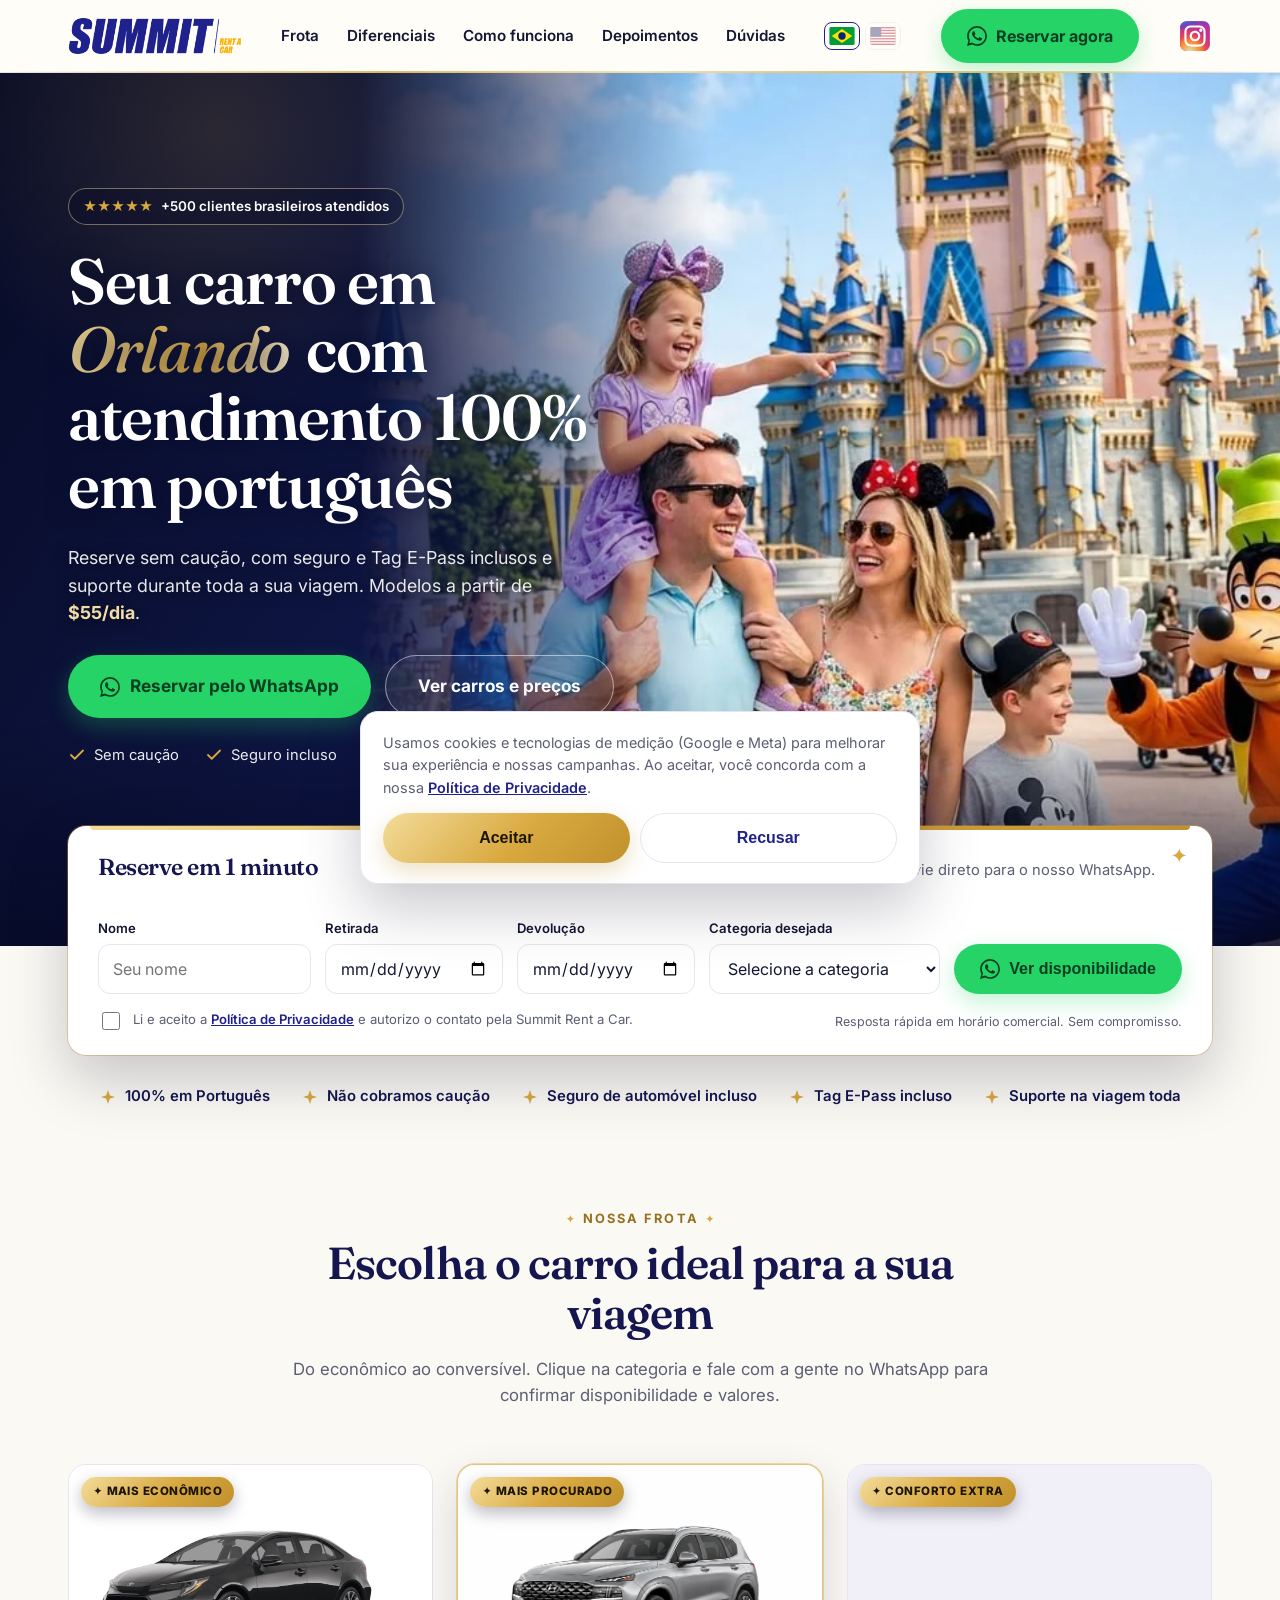
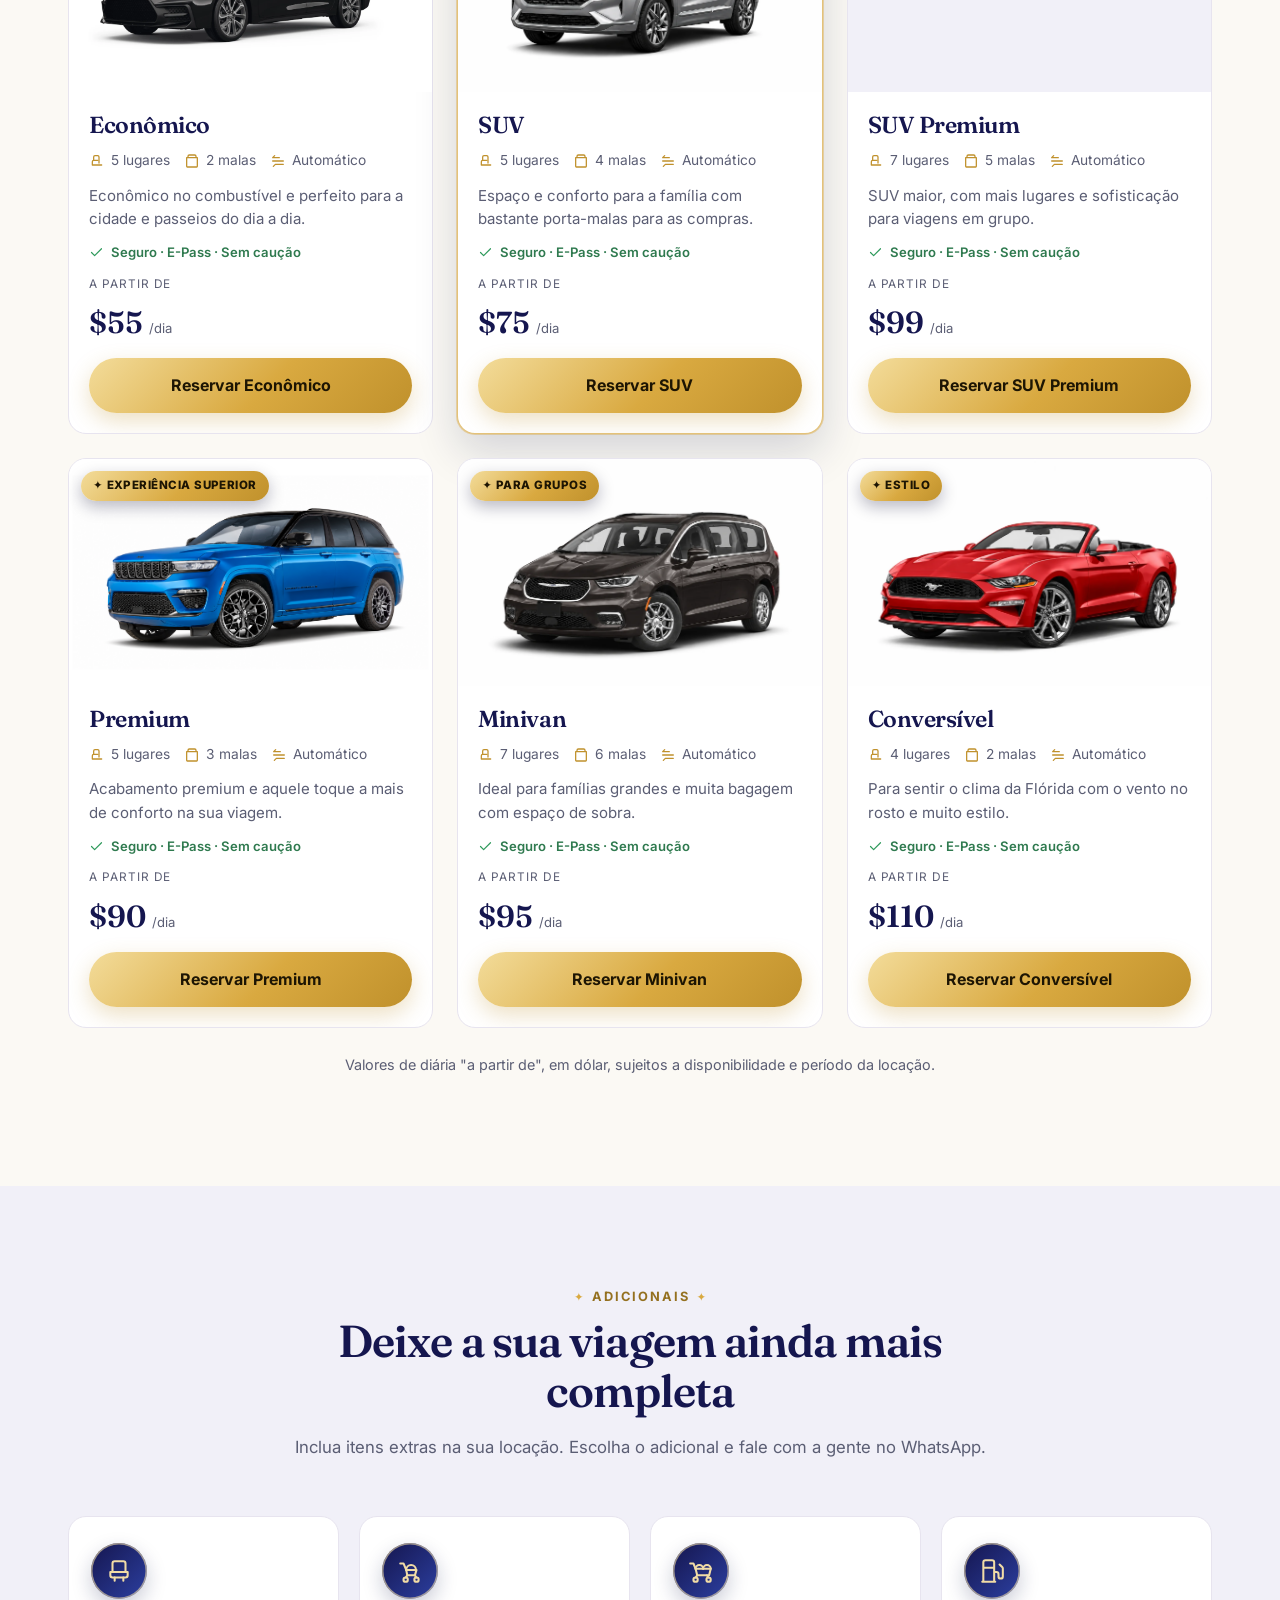
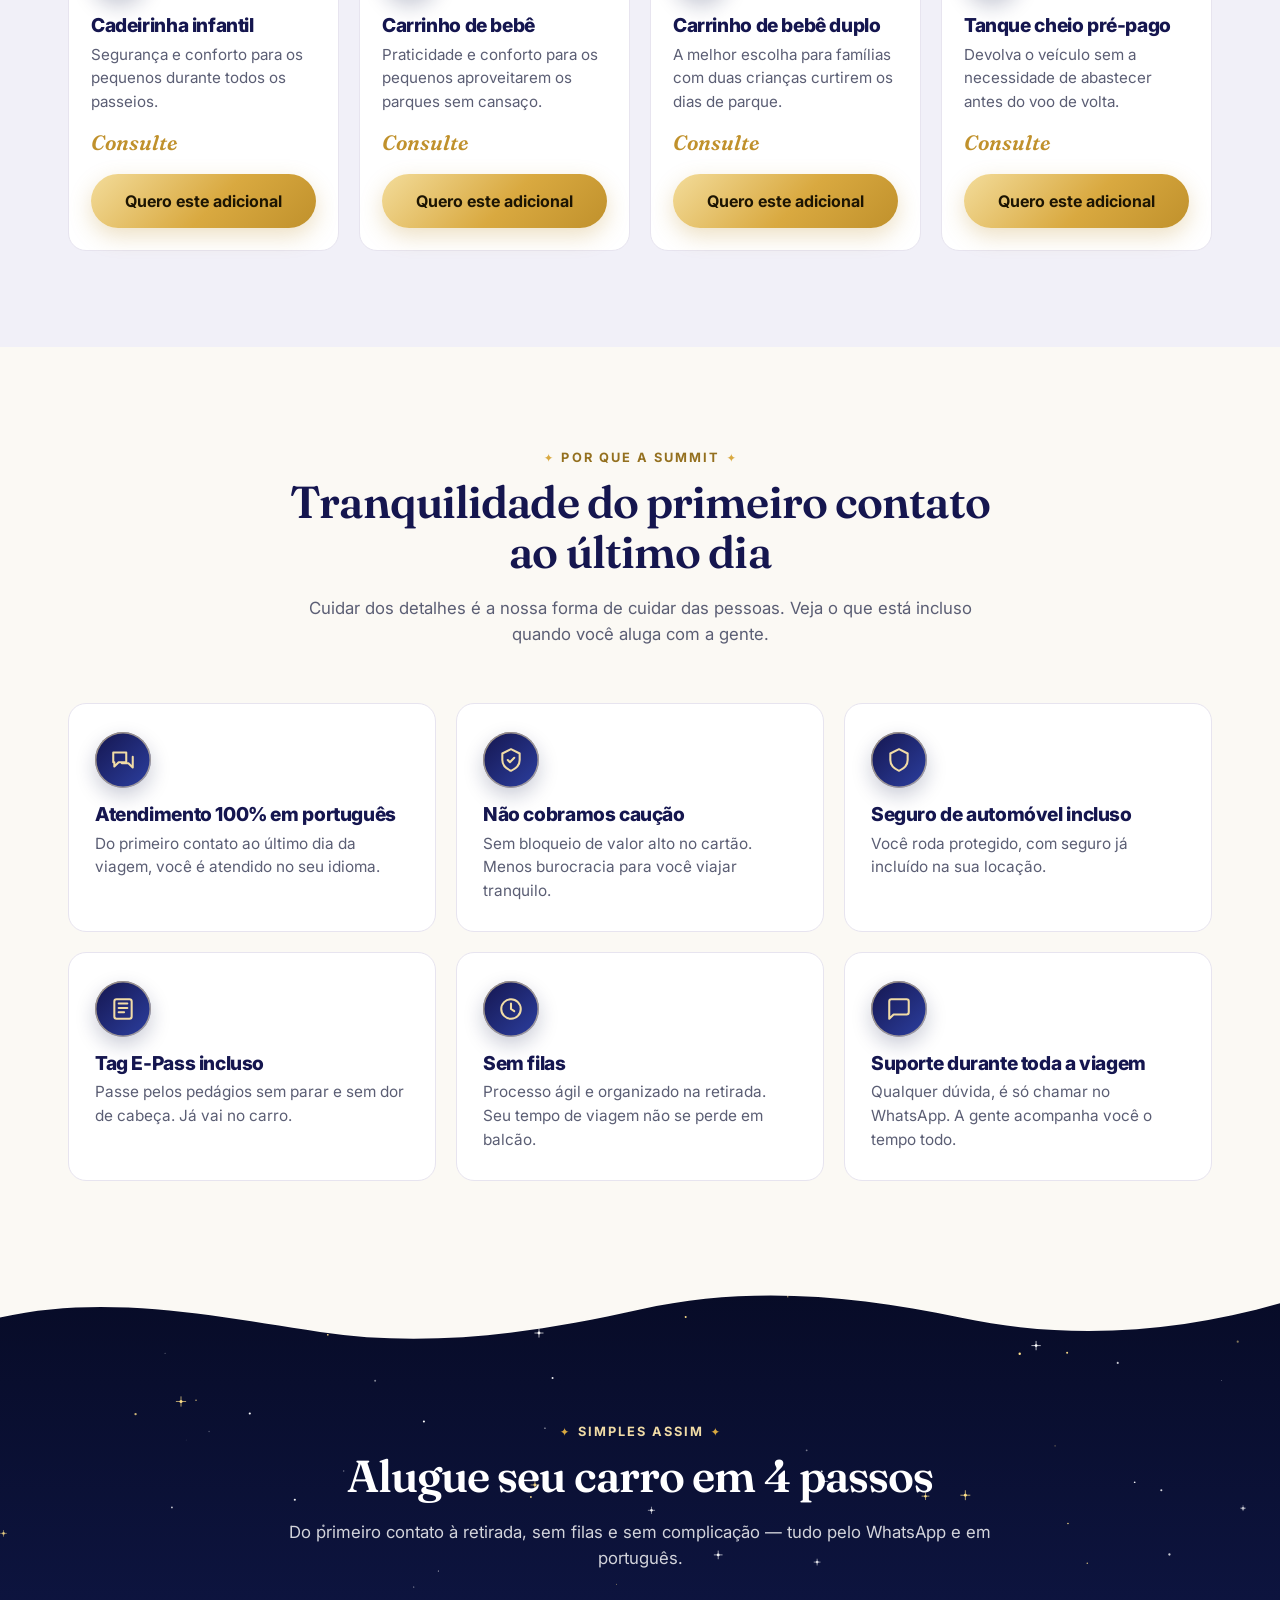
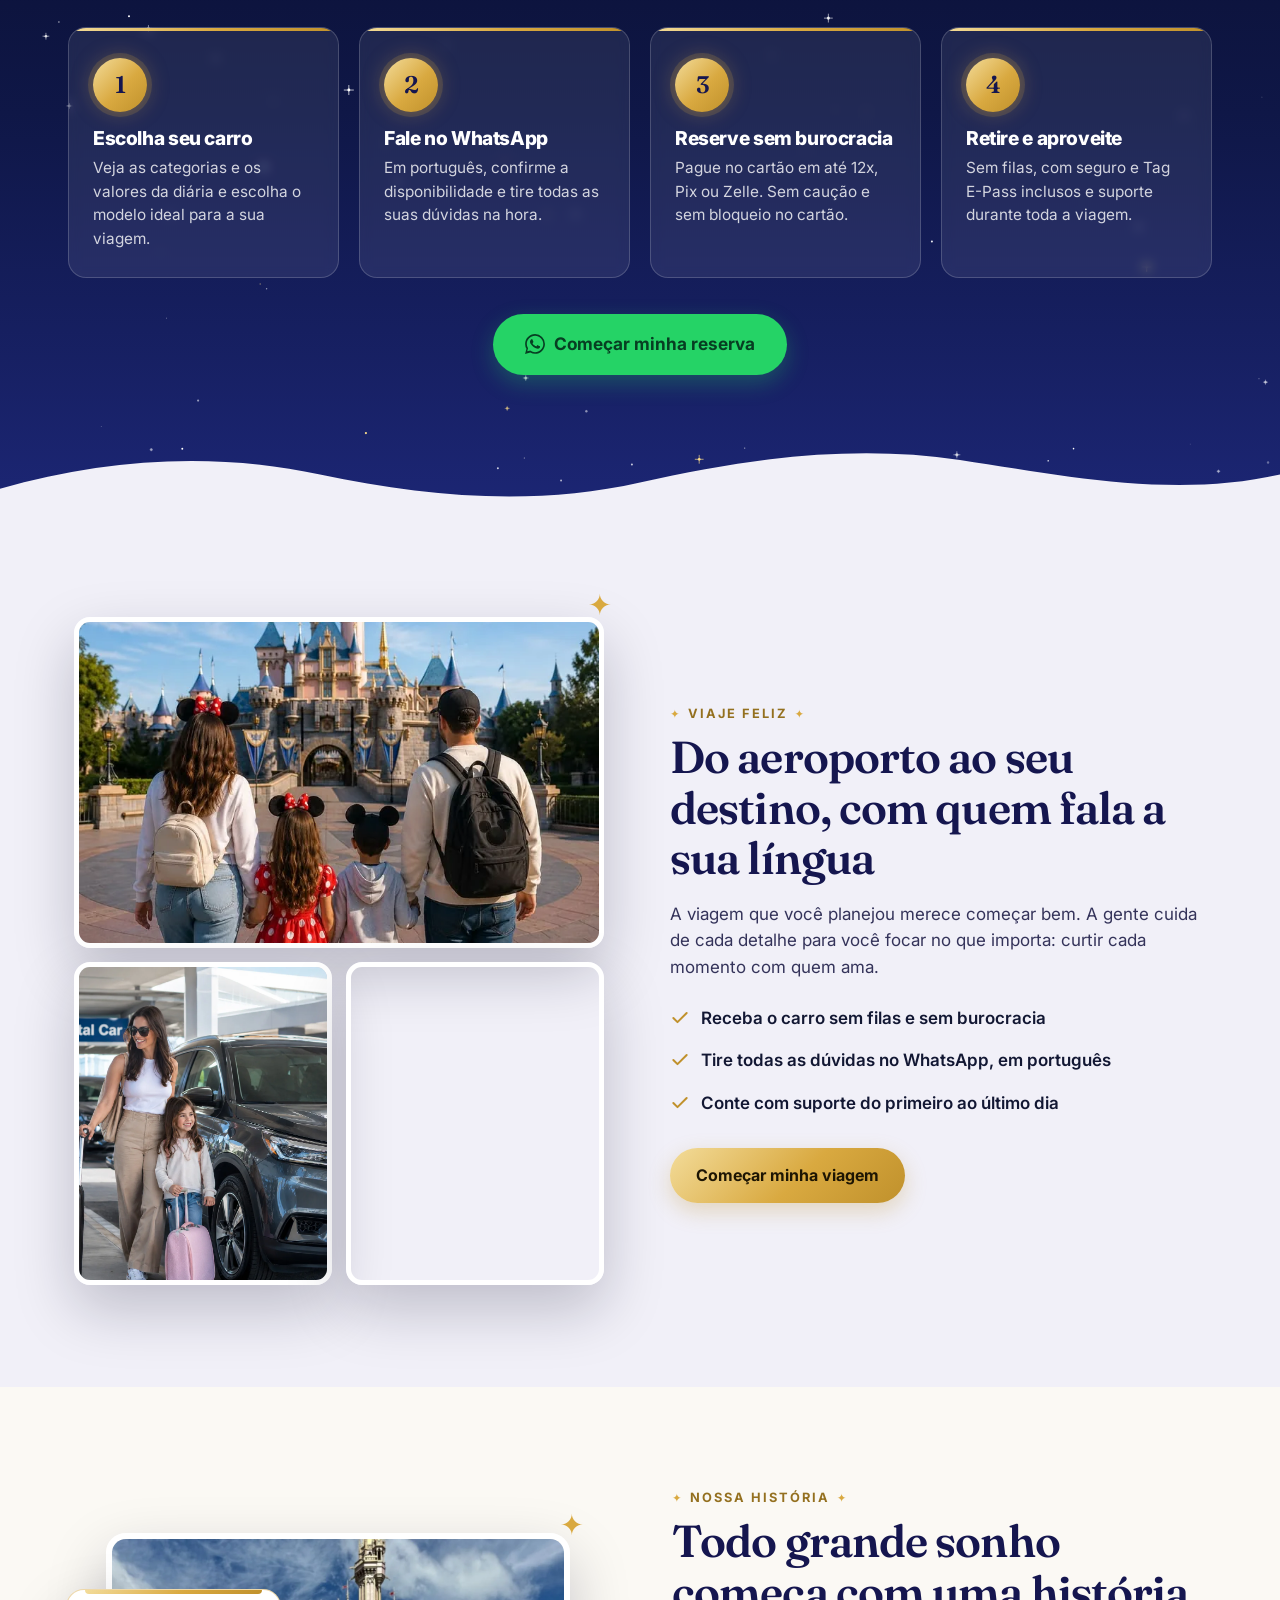
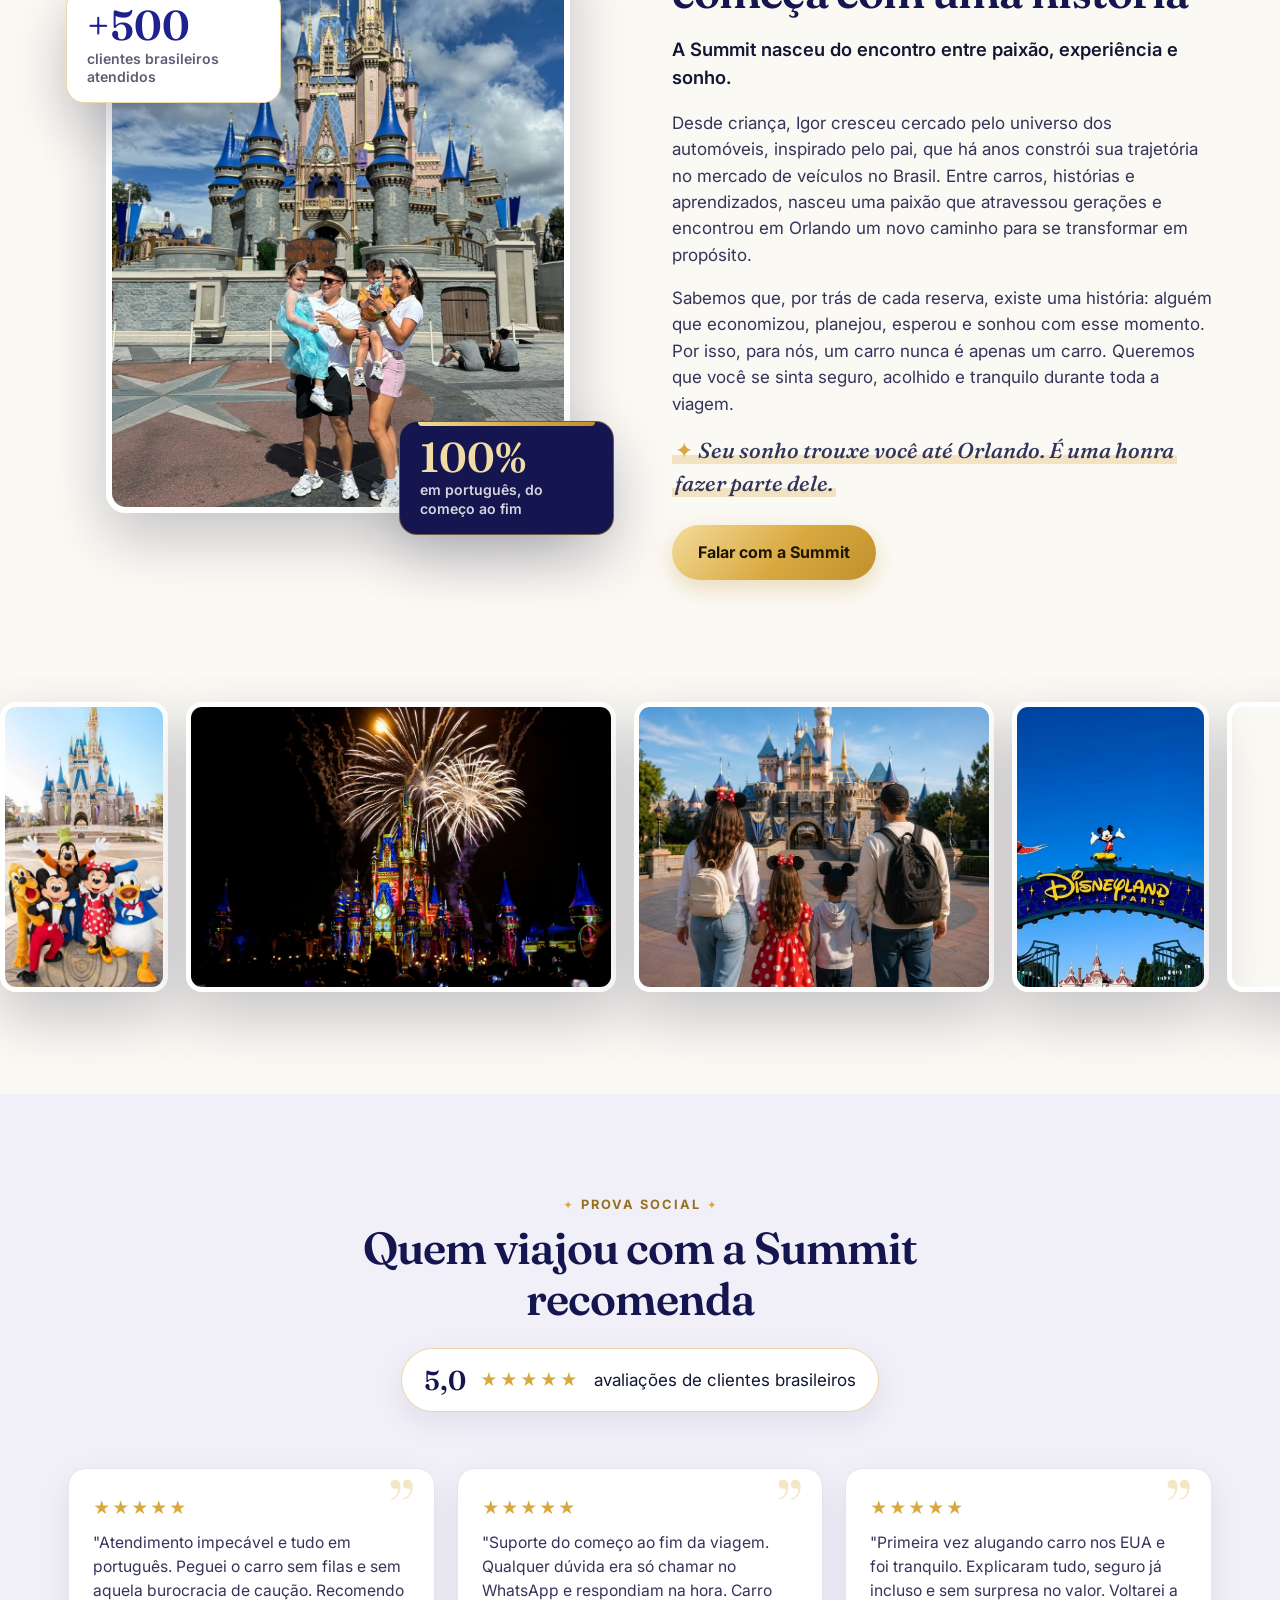
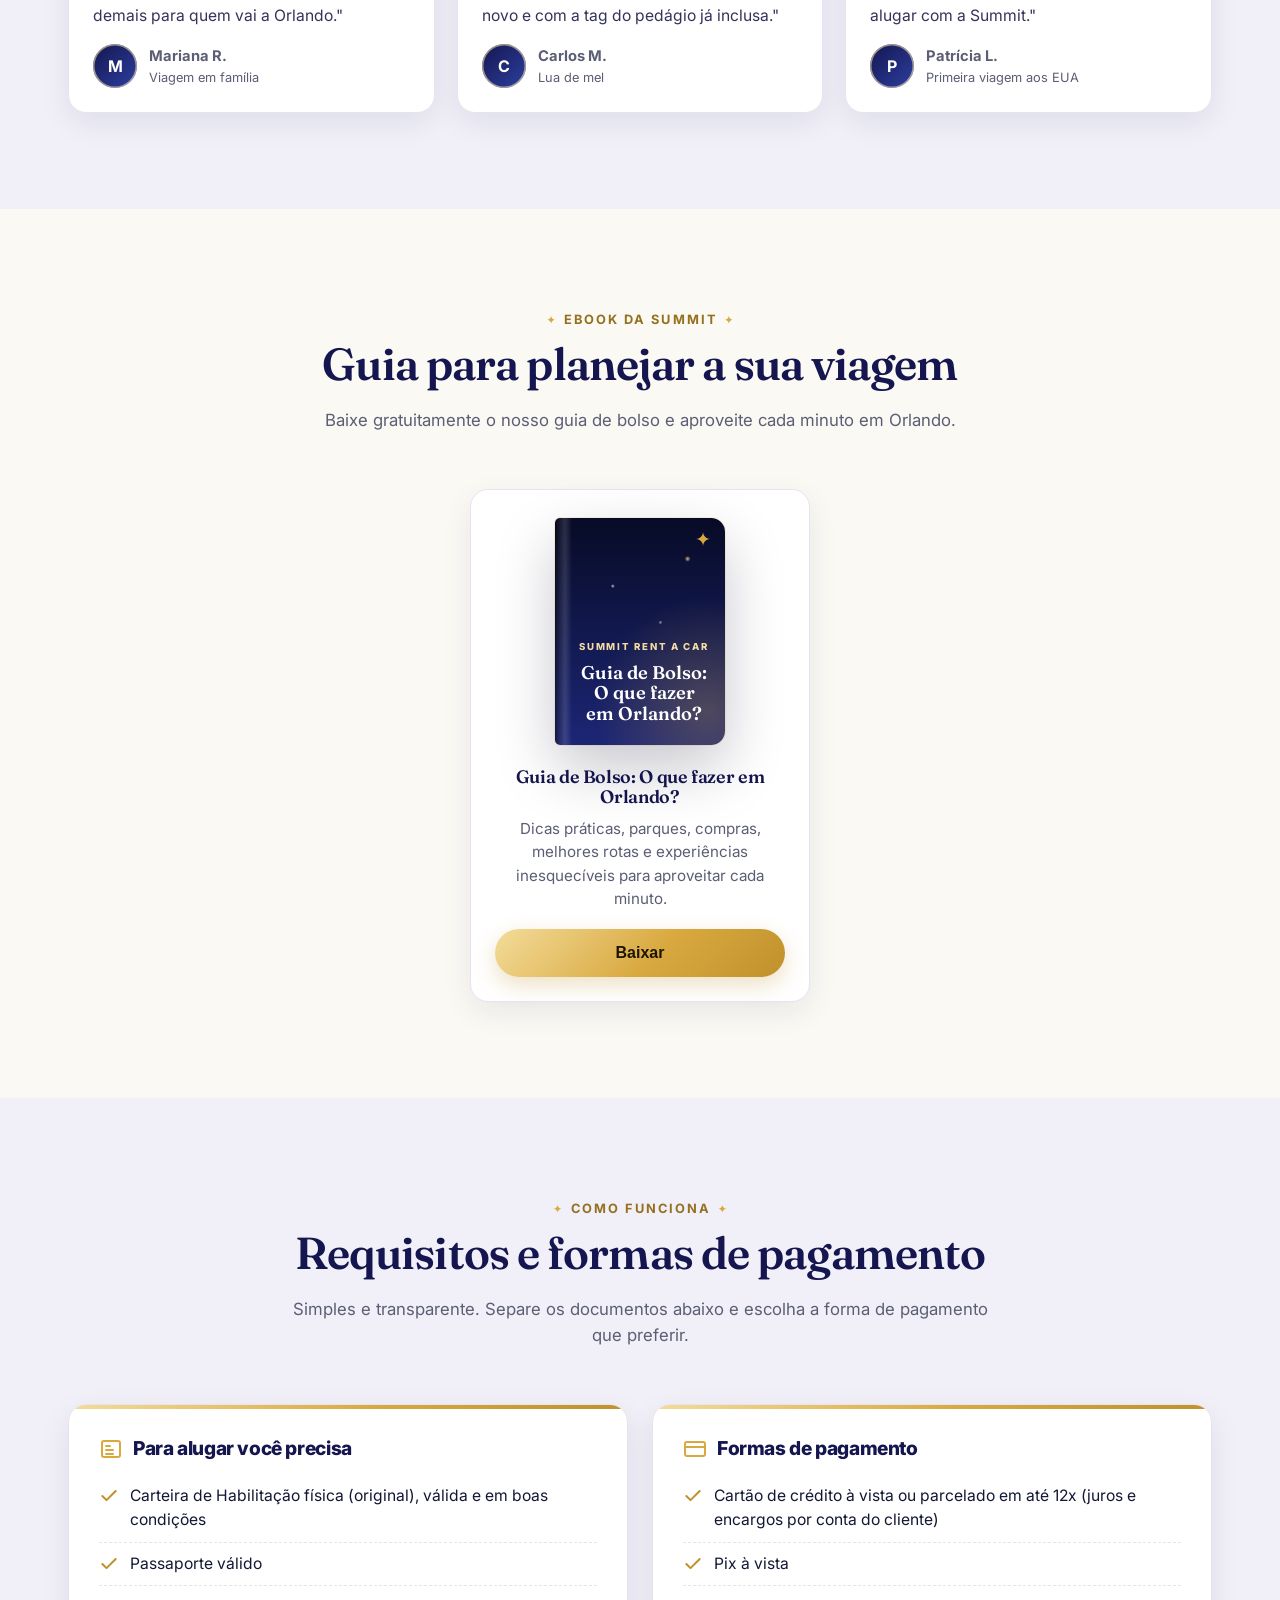
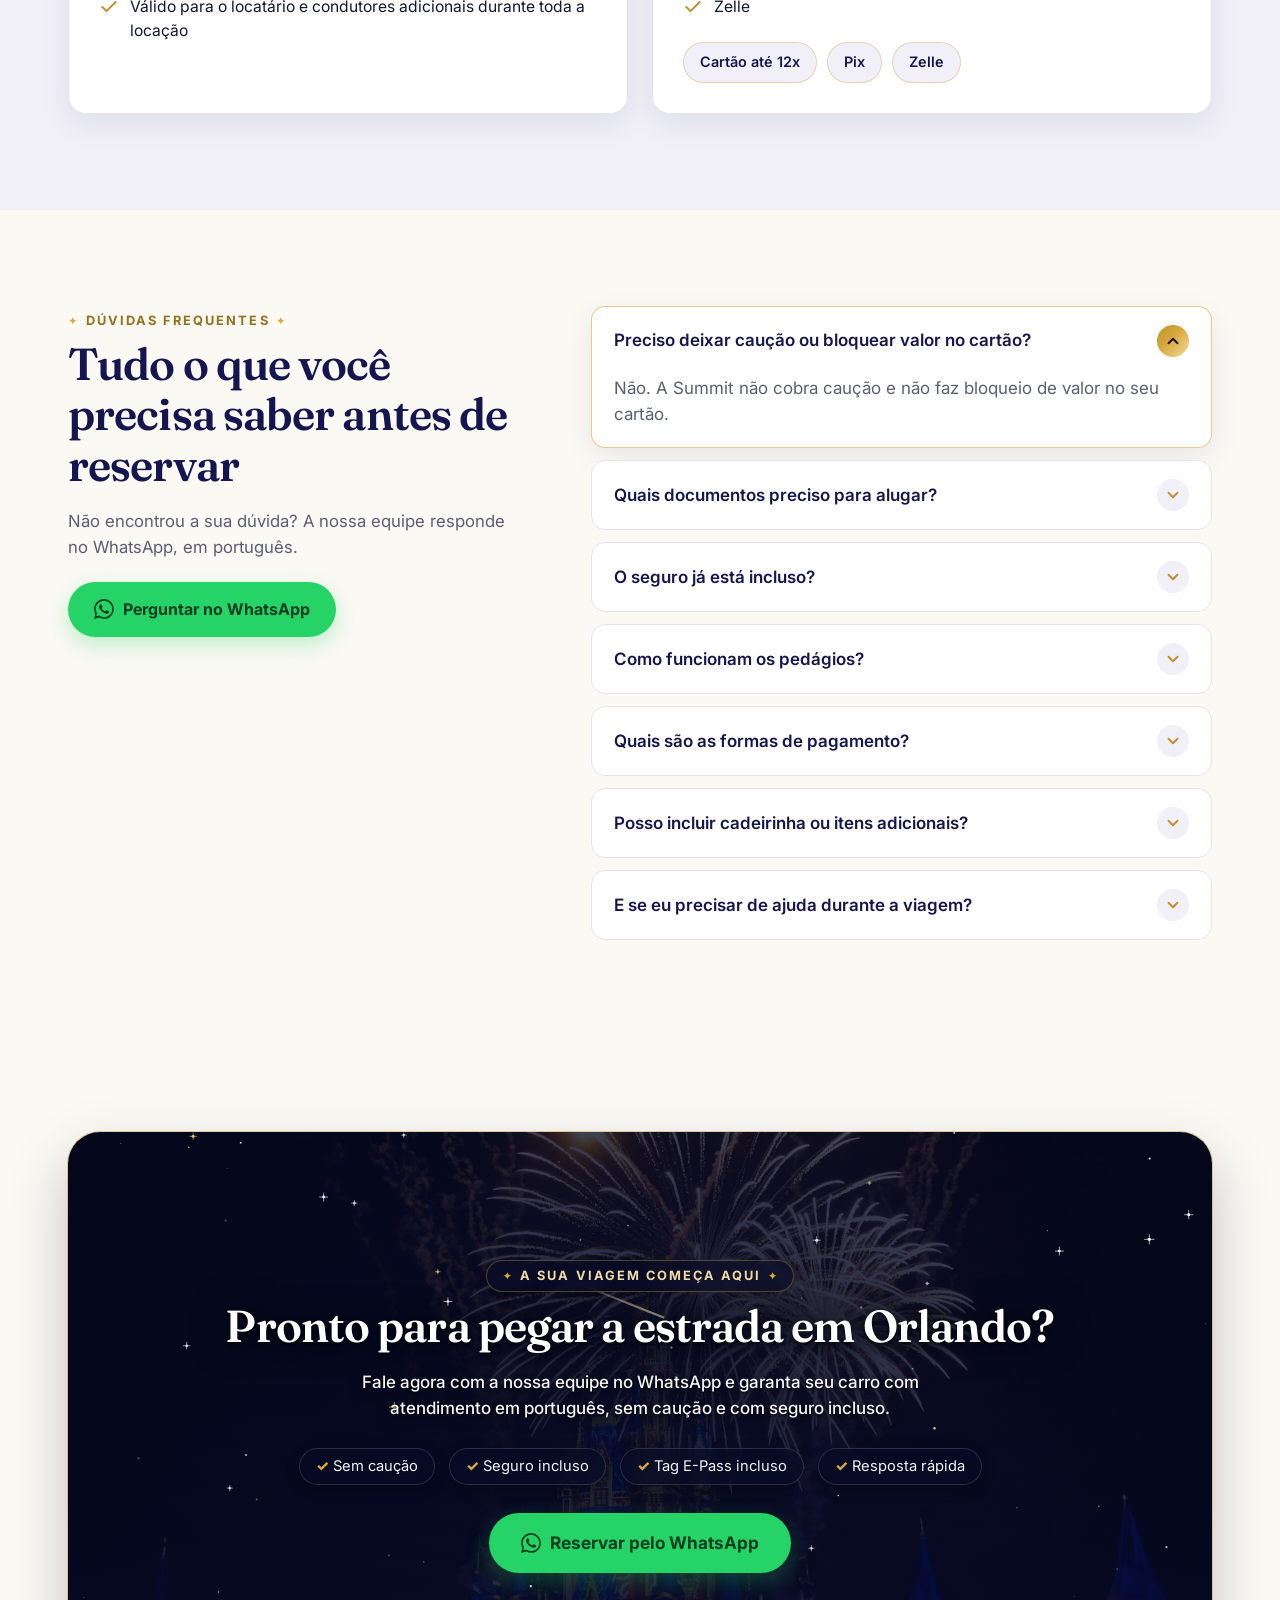
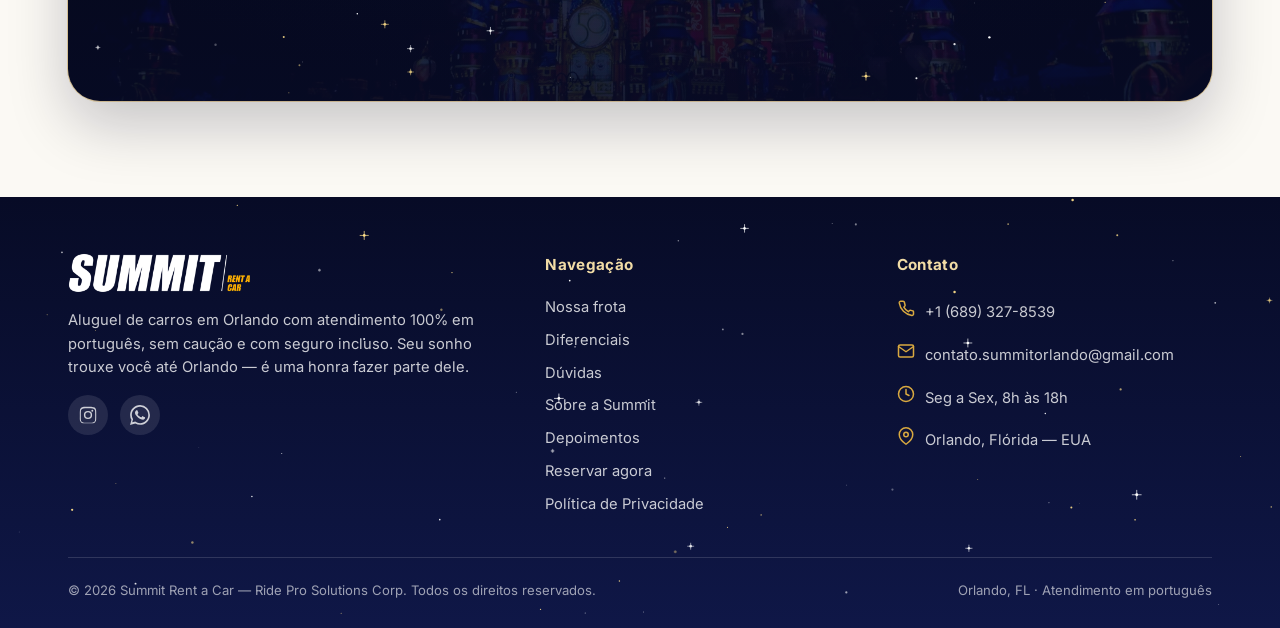
==== commit 3605411e: "feat: implement secure backend email delivery and frontend asset configurations" ====
--- a/index.html
+++ b/index.html
@@ -28,7 +28,7 @@
   <link rel="preconnect" href="https://fonts.gstatic.com" crossorigin>
   <link rel="stylesheet"
     href="https://fonts.googleapis.com/css2?family=Fraunces:ital,opsz,wght@0,9..144,500;0,9..144,600;1,9..144,500;1,9..144,600&family=Inter:wght@400;500;600;700&display=swap">
-  <link rel="stylesheet" href="assets/css/styles.css?v=20261106b">
+  <link rel="stylesheet" href="assets/css/styles.css?v=20261122s">
   <script type="application/ld+json">
 {"@context":"https://schema.org","@type":"AutoRental","name":"Summit Rent a Car","legalName":"Ride Pro Solutions Corp","image":"https://www.summitorlando.com.br/assets/img/logo-summit.png","url":"https://www.summitorlando.com.br/","telephone":"+1-689-327-8539","email":"contato.summitorlando@gmail.com","areaServed":"Orlando, Florida, USA","priceRange":"$55-$110 por dia","openingHours":"Mo-Fr 08:00-18:00","sameAs":["https://www.instagram.com/summitorlando"]}
 </script>
@@ -149,7 +149,7 @@
           <div class="field">
             <label for="f-nome" data-i18n="form_nome">Nome</label>
             <input type="text" id="f-nome" name="nome" placeholder="Seu nome" data-i18n-ph="form_nome_ph"
-              autocomplete="name" required>
+              autocomplete="name" maxlength="80" required>
           </div>
           <div class="field">
             <label for="f-retirada" data-i18n="form_retirada">Retirada</label>
@@ -701,22 +701,26 @@
         <div class="field">
           <label for="e-nome" data-i18n="form_nome">Nome</label>
           <input type="text" id="e-nome" name="nome" placeholder="Seu nome" data-i18n-ph="form_nome_ph"
-            autocomplete="name" required>
+            autocomplete="name" minlength="2" maxlength="80" required>
         </div>
         <div class="field">
           <label for="e-email" data-i18n="ebm_email">E-mail</label>
           <input type="email" id="e-email" name="email" placeholder="voce@email.com" data-i18n-ph="ebm_email_ph"
-            autocomplete="email" required>
+            autocomplete="email" maxlength="120" required>
         </div>
         <div class="field">
           <label for="e-tel" data-i18n="ebm_tel">Telefone / WhatsApp</label>
           <input type="tel" id="e-tel" name="telefone" placeholder="(11) 99999-9999" data-i18n-ph="ebm_tel_ph"
-            autocomplete="tel" required>
+            autocomplete="tel" minlength="6" maxlength="30" pattern="[0-9+()\-. ]{6,30}" required>
+        </div>
+        <div class="hp-field" aria-hidden="true">
+          <label for="e-website">Website</label>
+          <input type="text" id="e-website" name="website" tabindex="-1" autocomplete="off">
         </div>
         <div class="field-check">
           <input type="checkbox" id="e-consent" name="consent" required>
-          <label for="e-consent" data-i18n-html="form_consent">Li e aceito a <a href="privacidade.html" target="_blank"
-              rel="noopener">Política de Privacidade</a> e autorizo o contato pela Summit Rent a Car.</label>
+          <label for="e-consent" data-i18n-html="ebm_consent">Li e aceito a <a href="privacidade.html" target="_blank"
+              rel="noopener">Política de Privacidade</a> e autorizo a Summit Rent a Car a me enviar contatos e promoções por e-mail, telefone ou WhatsApp.</label>
         </div>
         <p class="ebook-picks__err" id="ebookSendErr" hidden data-i18n="ebm_send_err">Não foi possível baixar agora.
           Tente de novo em instantes ou fale com a gente no WhatsApp.</p>
@@ -732,9 +736,9 @@
     </div>
   </dialog>
 
-  <script src="assets/js/i18n.js?v=20261106c"></script>
-  <script src="assets/js/ebook-mail.js?v=20261106c"></script>
-  <script src="assets/js/main.js?v=20261106c"></script>
+  <script src="assets/js/i18n.js?v=20261122s"></script>
+  <script src="assets/js/ebook-mail.js?v=20261122s"></script>
+  <script src="assets/js/main.js?v=20261122s"></script>
 </body>
 
 </html>
--- a/assets/css/styles.css
+++ b/assets/css/styles.css
@@ -431,3 +431,6 @@
   .moments.is-loop{overflow-x:auto}
   .btn::after{display:none}
 }
+
+/* Campo anti-spam (honeypot) - invisivel para pessoas */
+.hp-field{position:absolute!important;left:-10000px!important;top:auto;width:1px;height:1px;overflow:hidden}
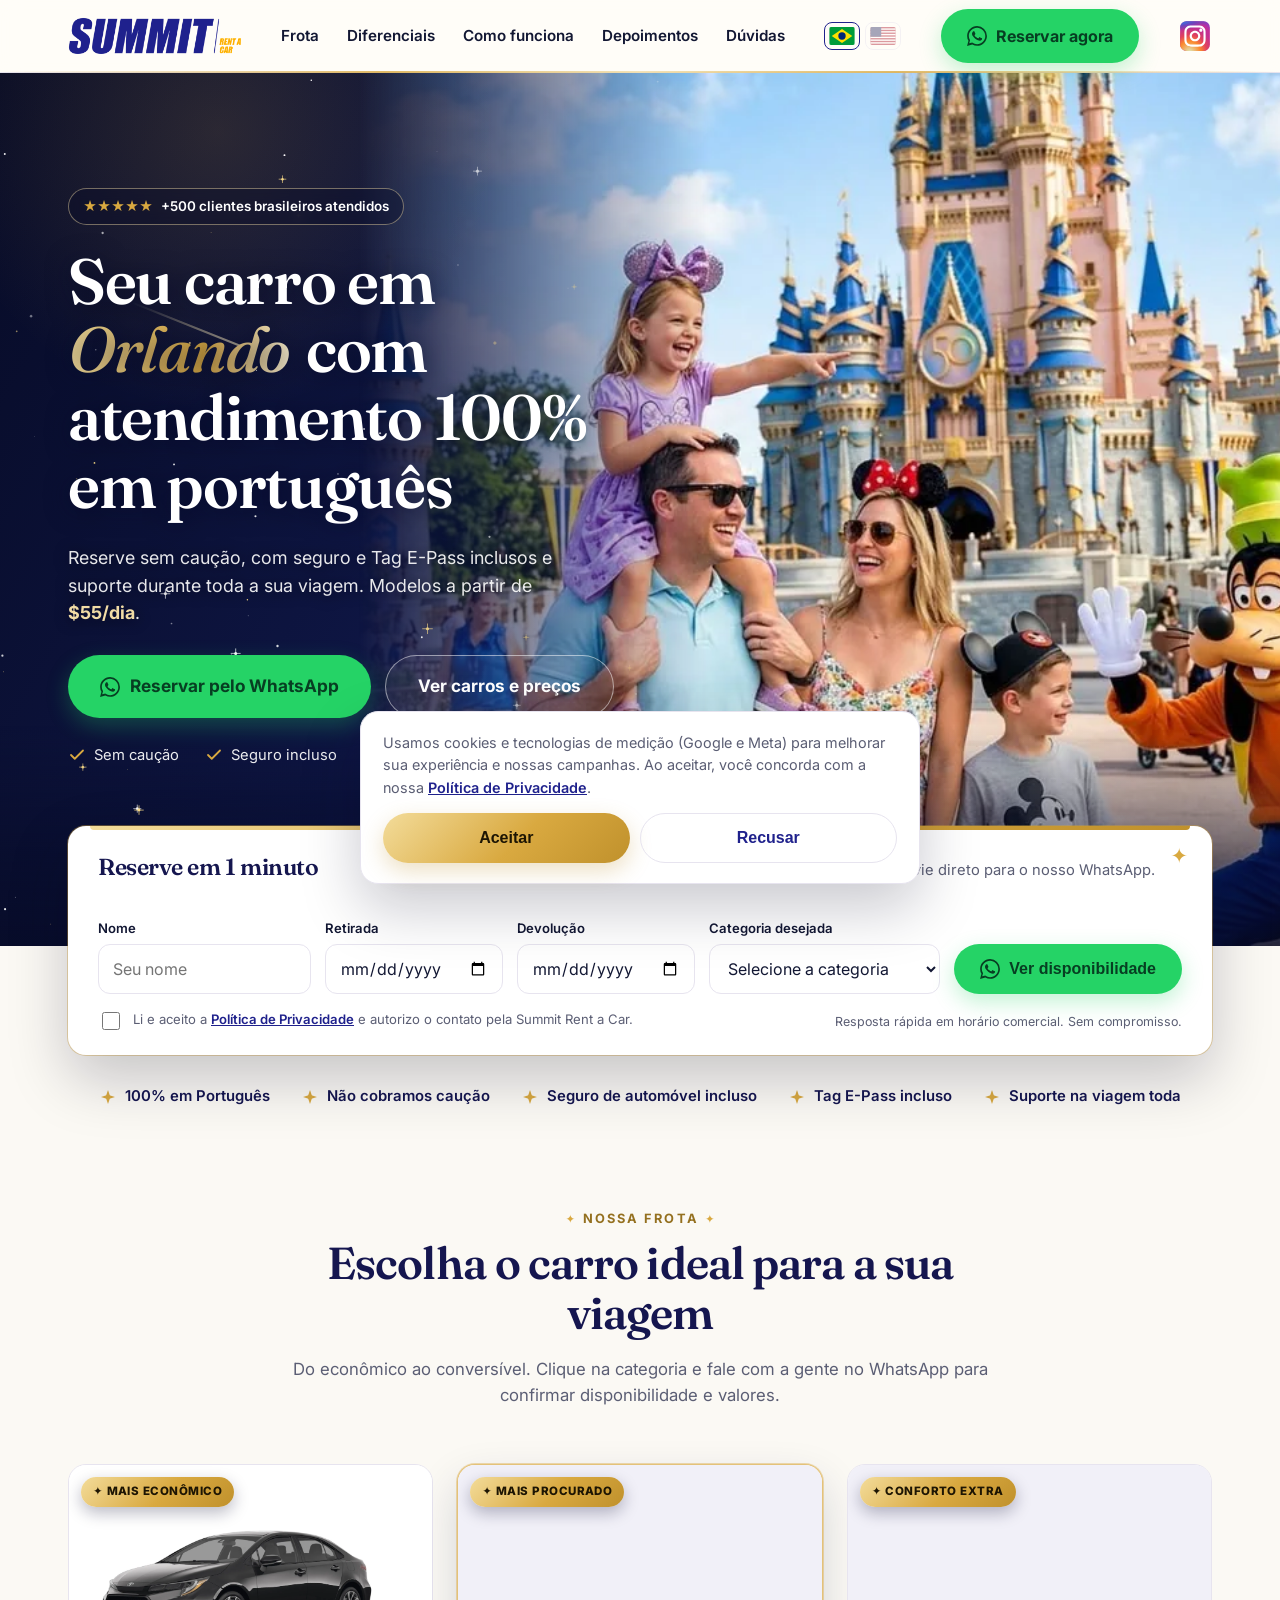
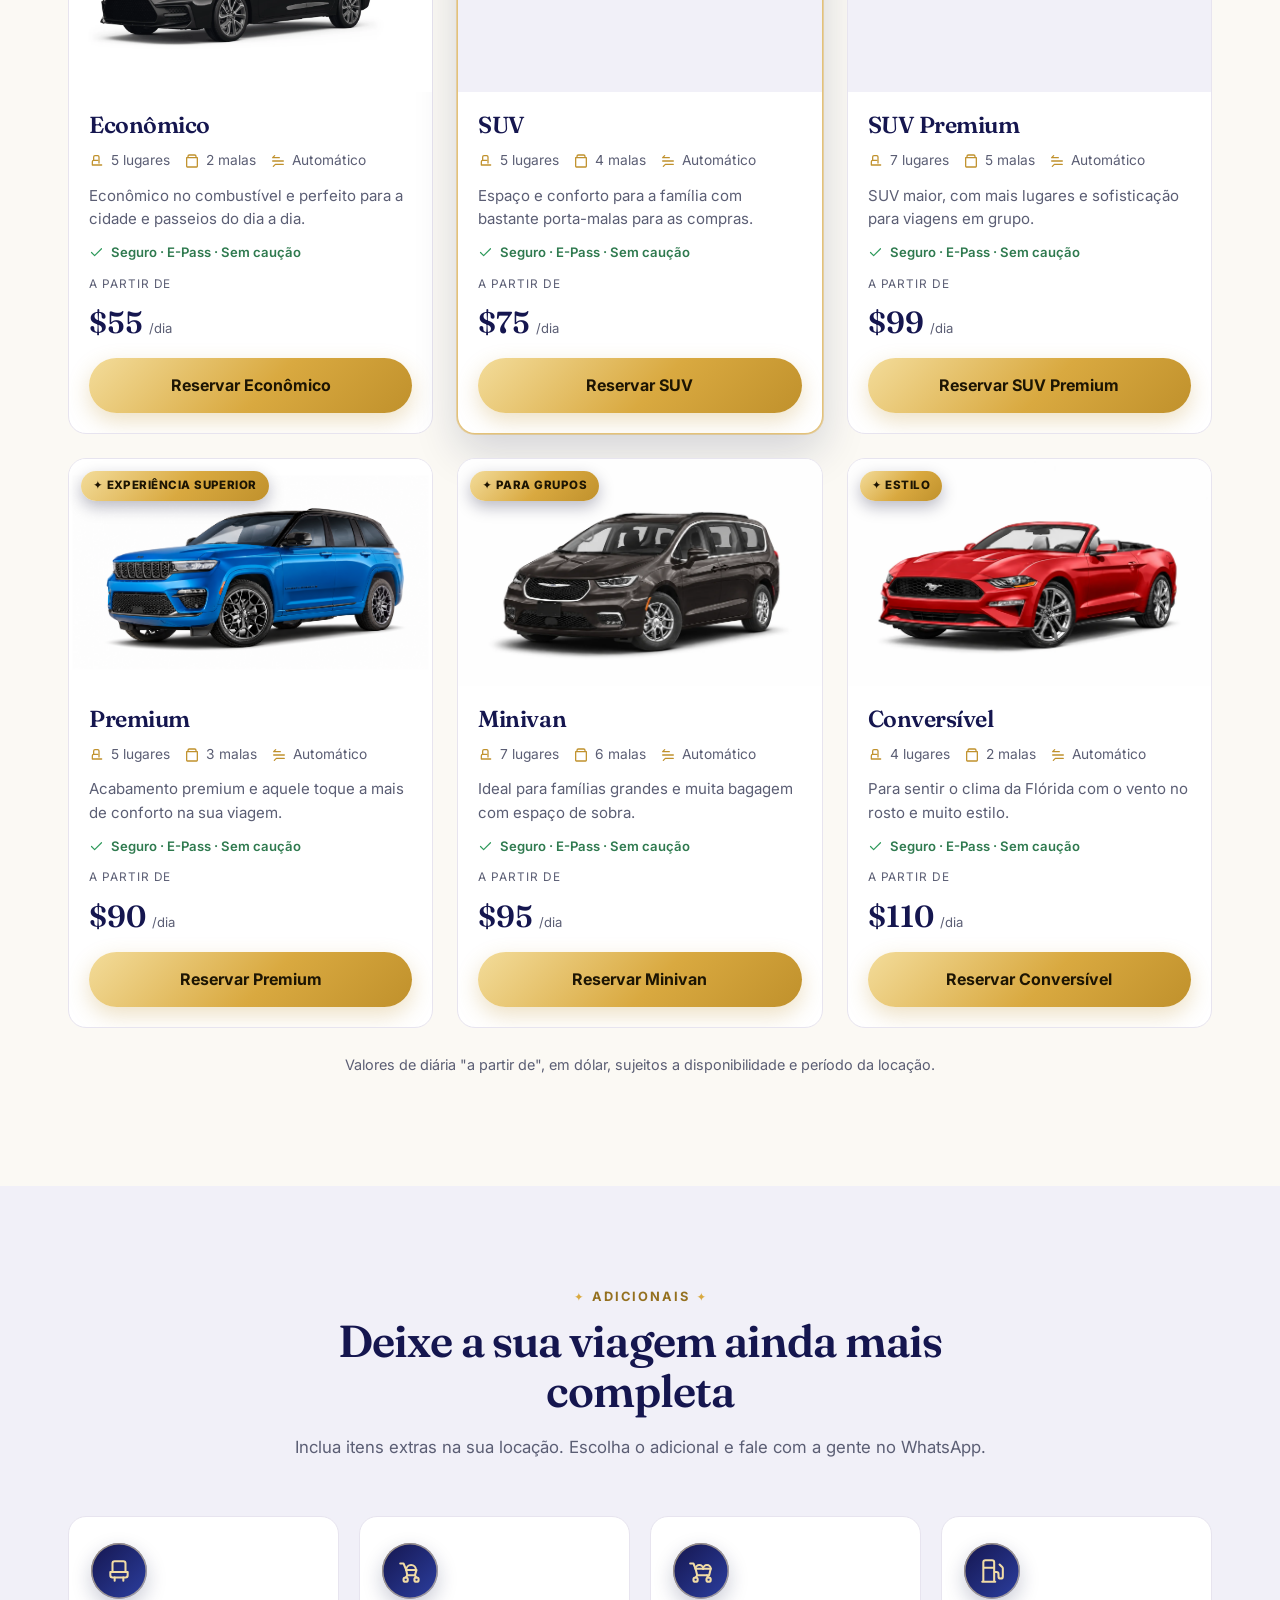
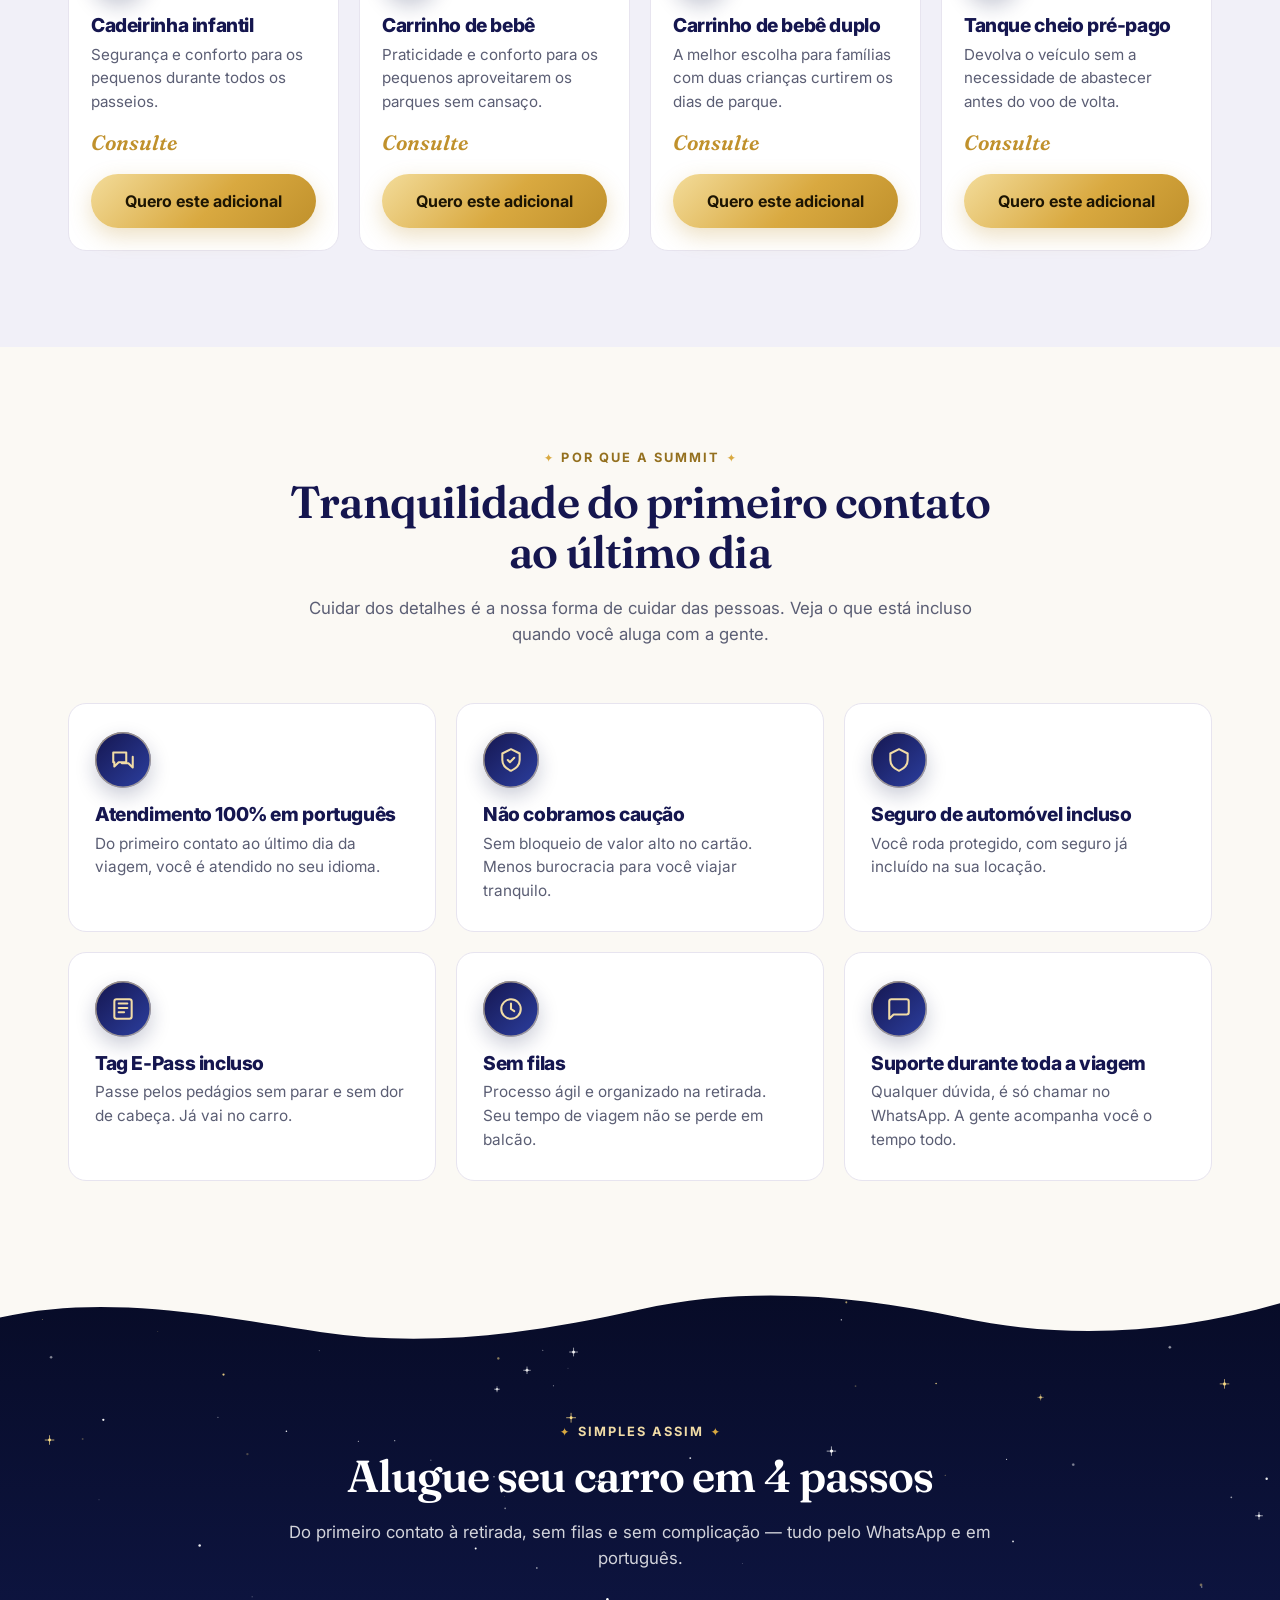
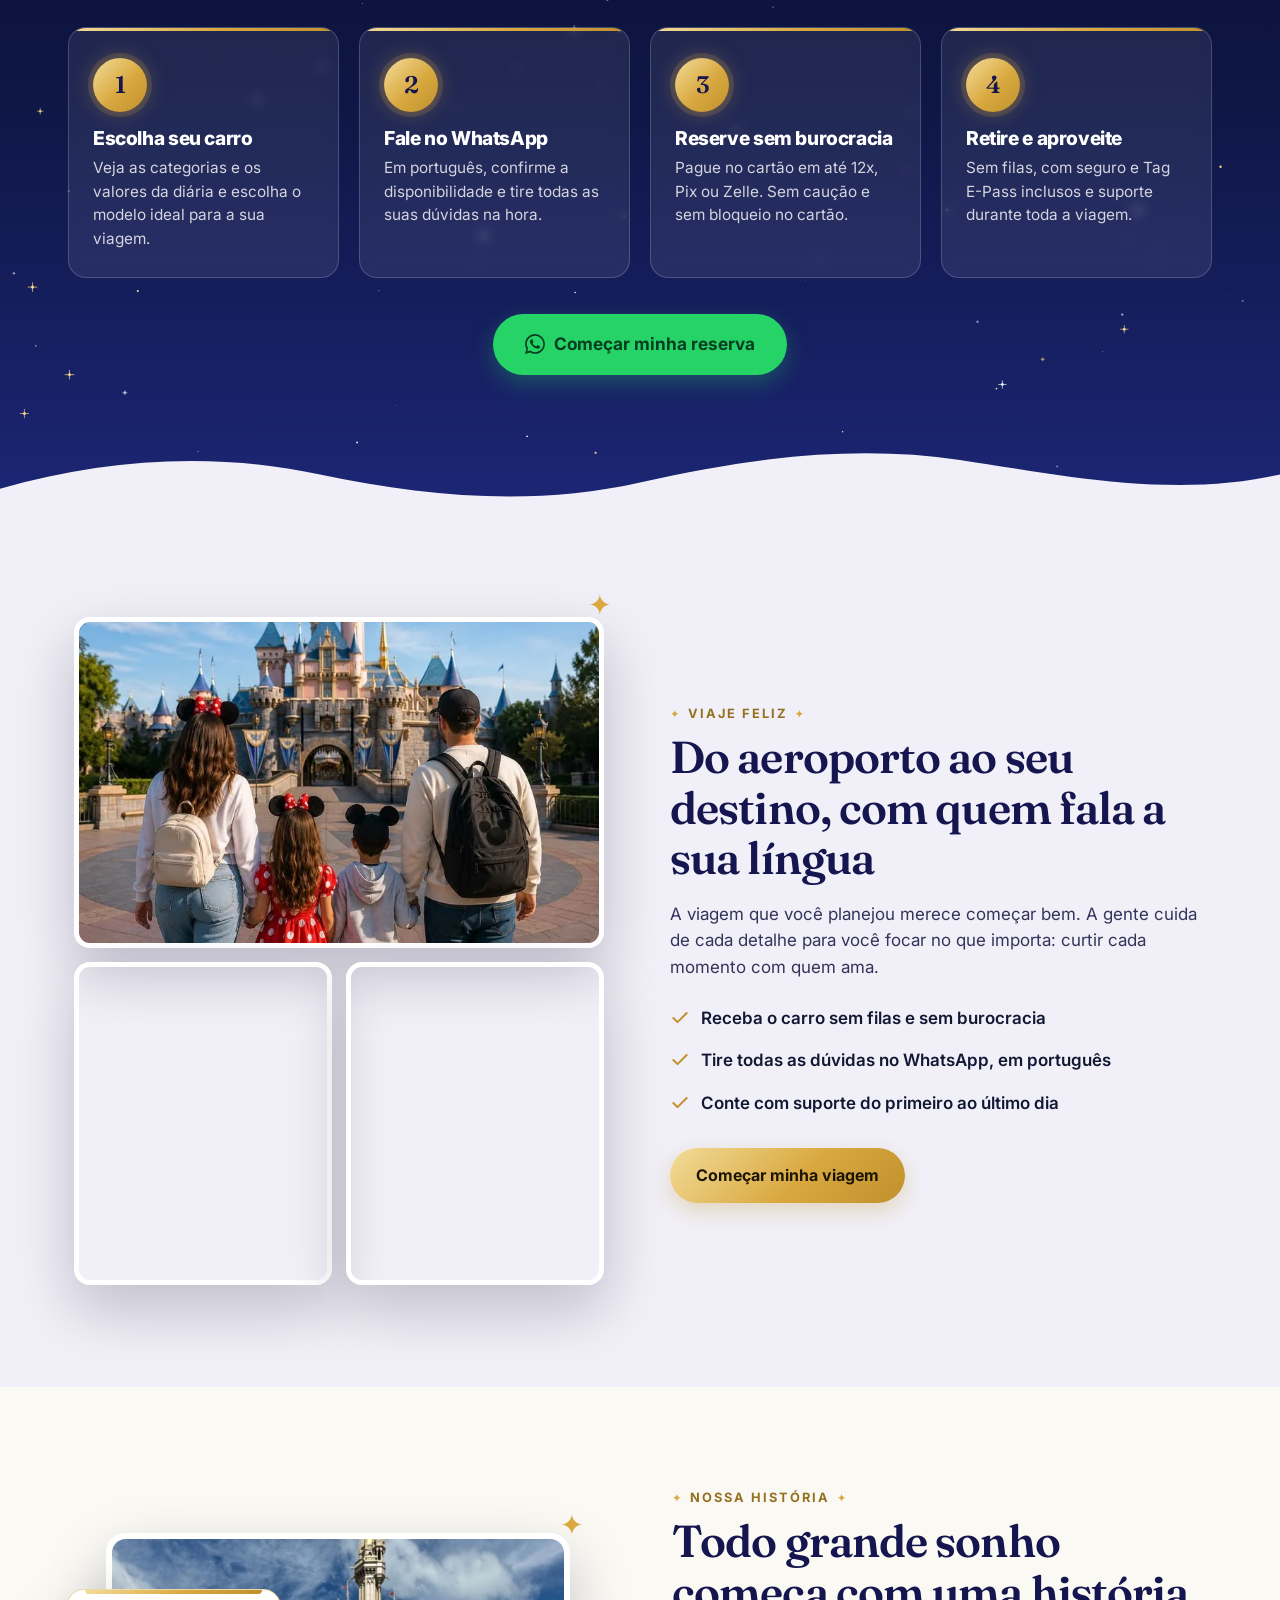
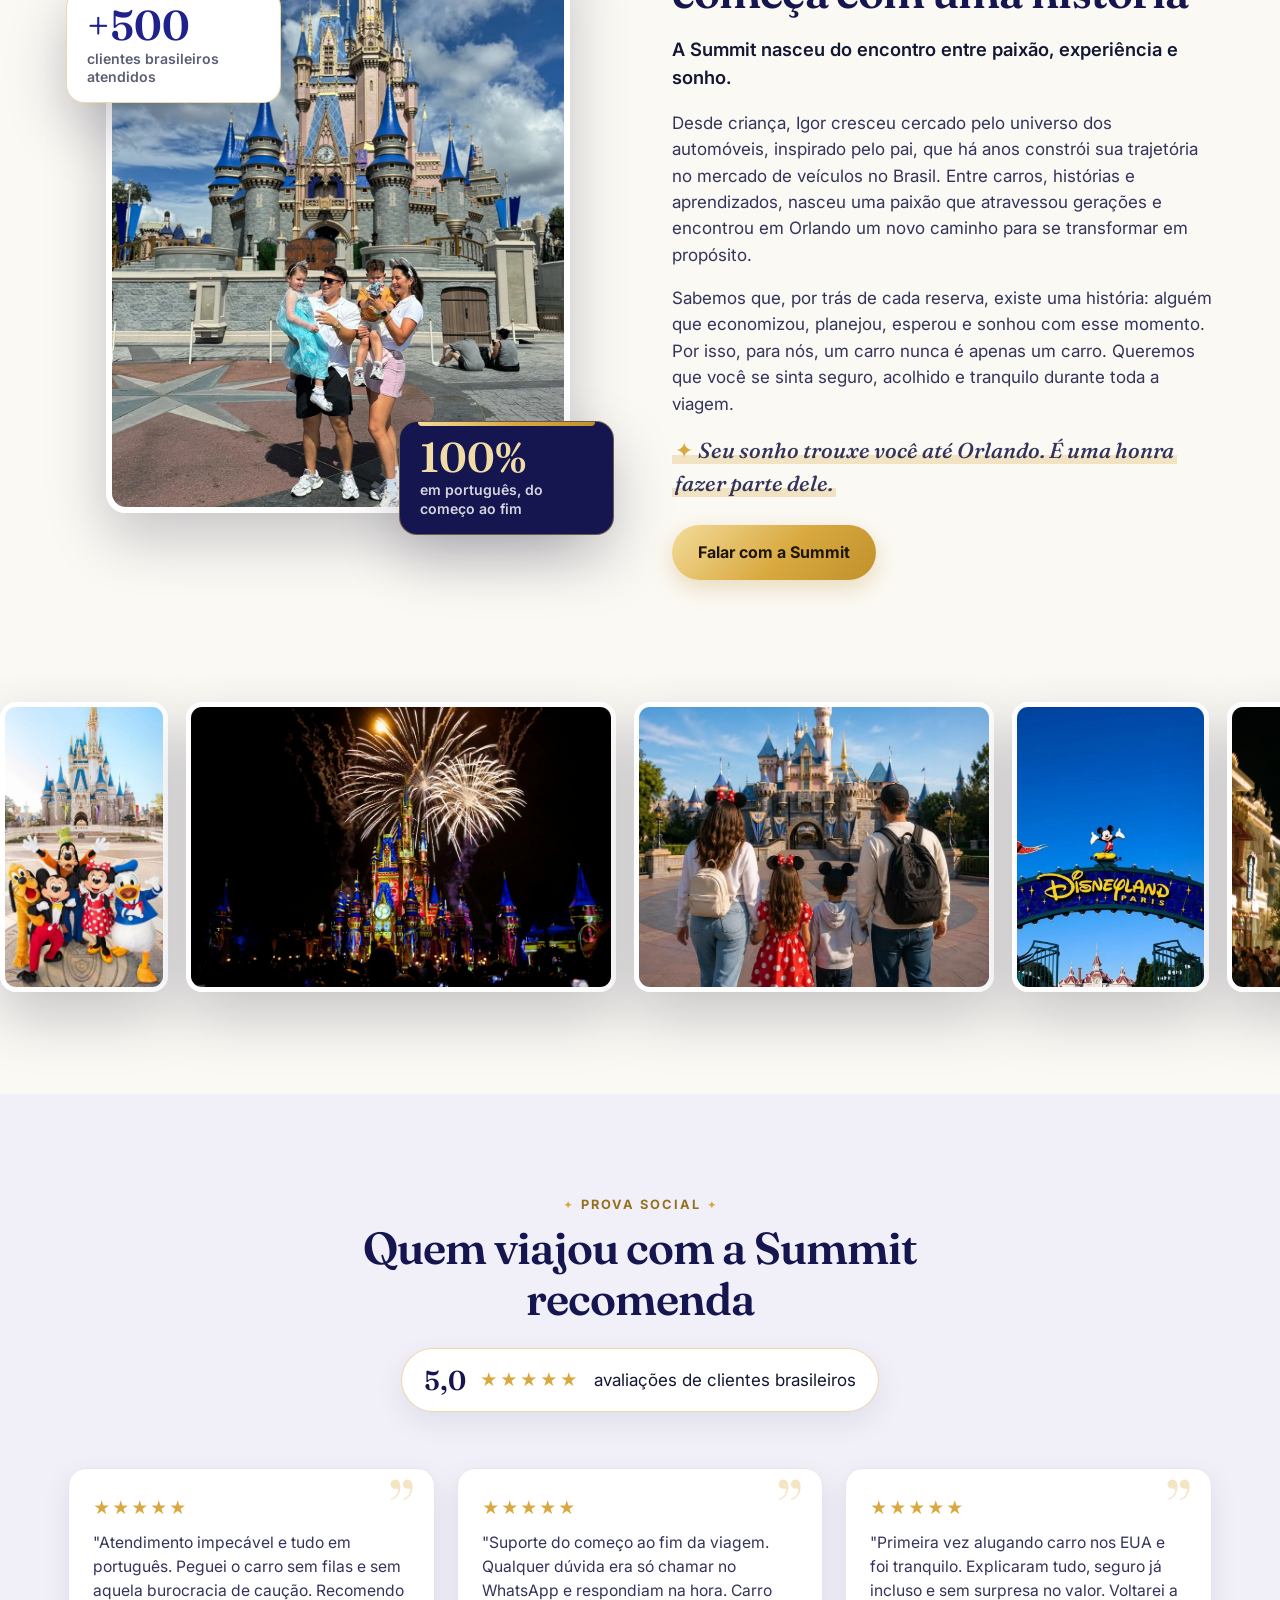
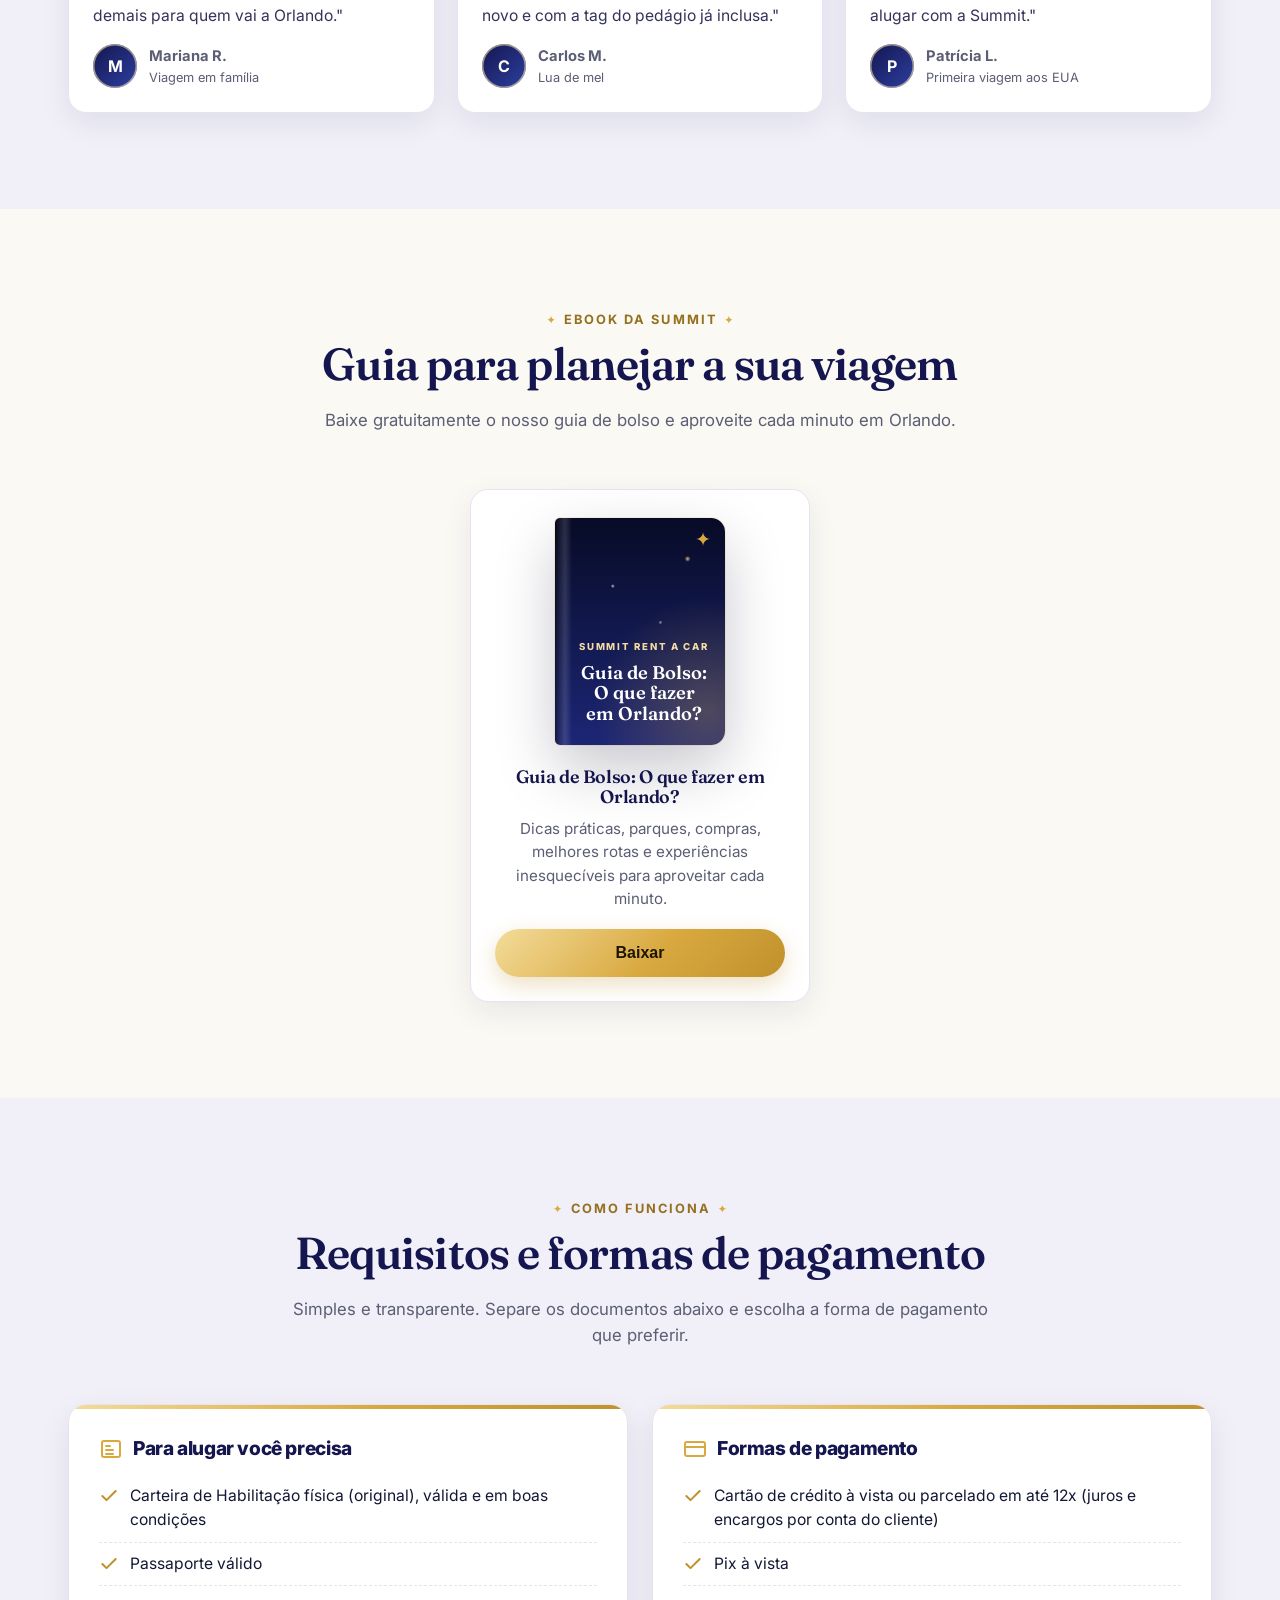
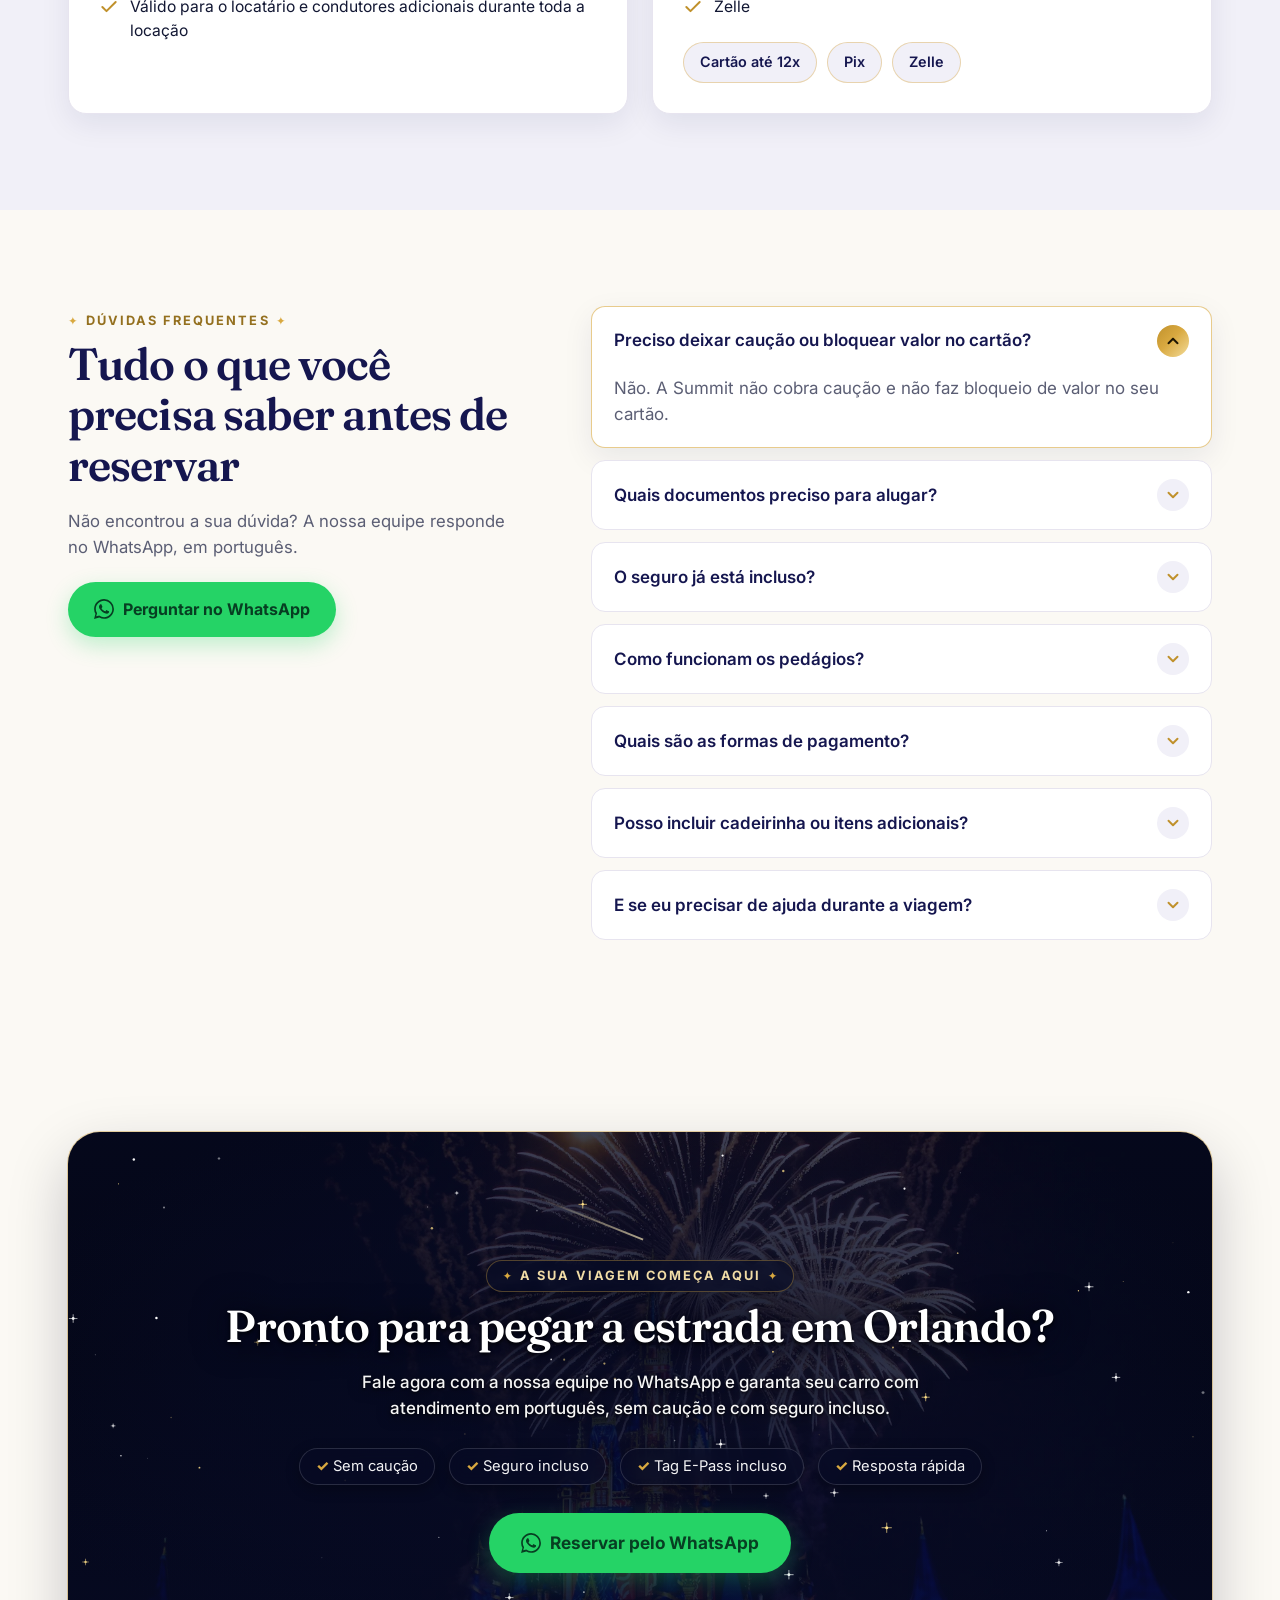
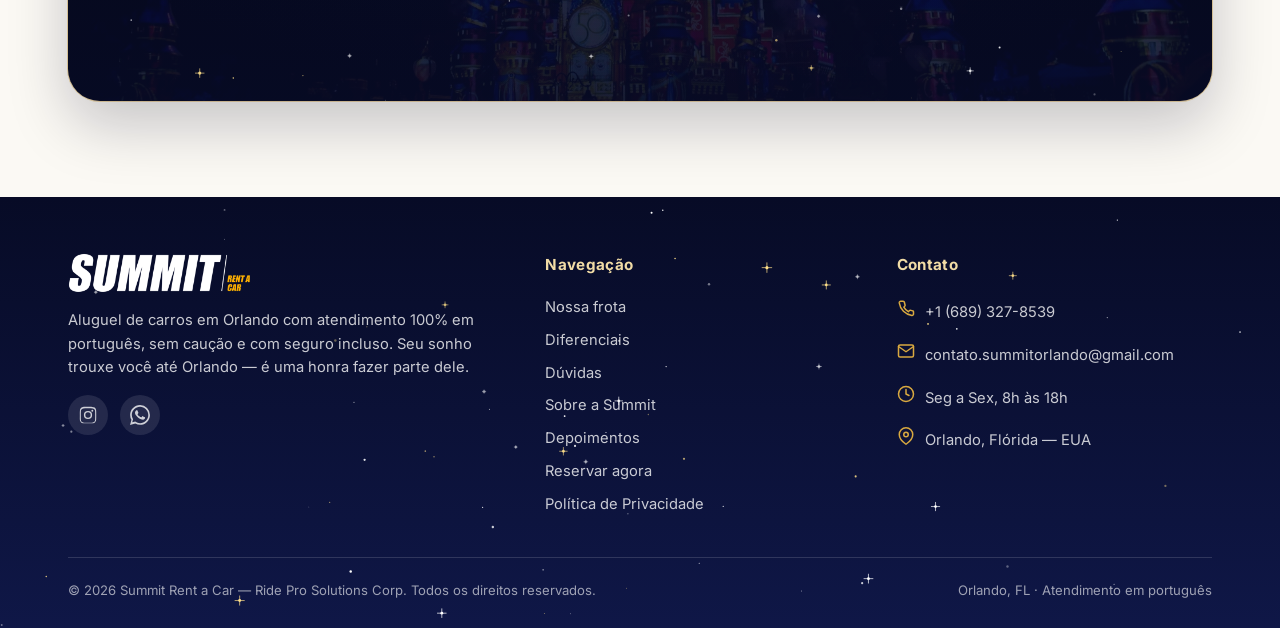
==== commit 4c6456e6: "feat: add Google Tag Manager tracking scripts to HTML pages" ====
--- a/index.html
+++ b/index.html
@@ -4,6 +4,12 @@
 <head>
   <meta charset="UTF-8">
   <meta name="viewport" content="width=device-width, initial-scale=1">
+  <script async src="https://www.googletagmanager.com/gtm.js?id=GTM-W9N7584C"></script>
+  <script>
+    window.dataLayer = window.dataLayer || [];
+    function gtag(){dataLayer.push(arguments);}
+    gtag('js', new Date());
+  </script>
   <title>Summit Rent a Car | Aluguel de Carro em Orlando com Atendimento em Português</title>
   <meta name="description"
     content="Alugue seu carro em Orlando com a Summit Rent a Car: atendimento 100% em português, sem caução, seguro e Tag E-Pass inclusos. Econômicos a partir de $55/dia. Reserve agora pelo WhatsApp.">
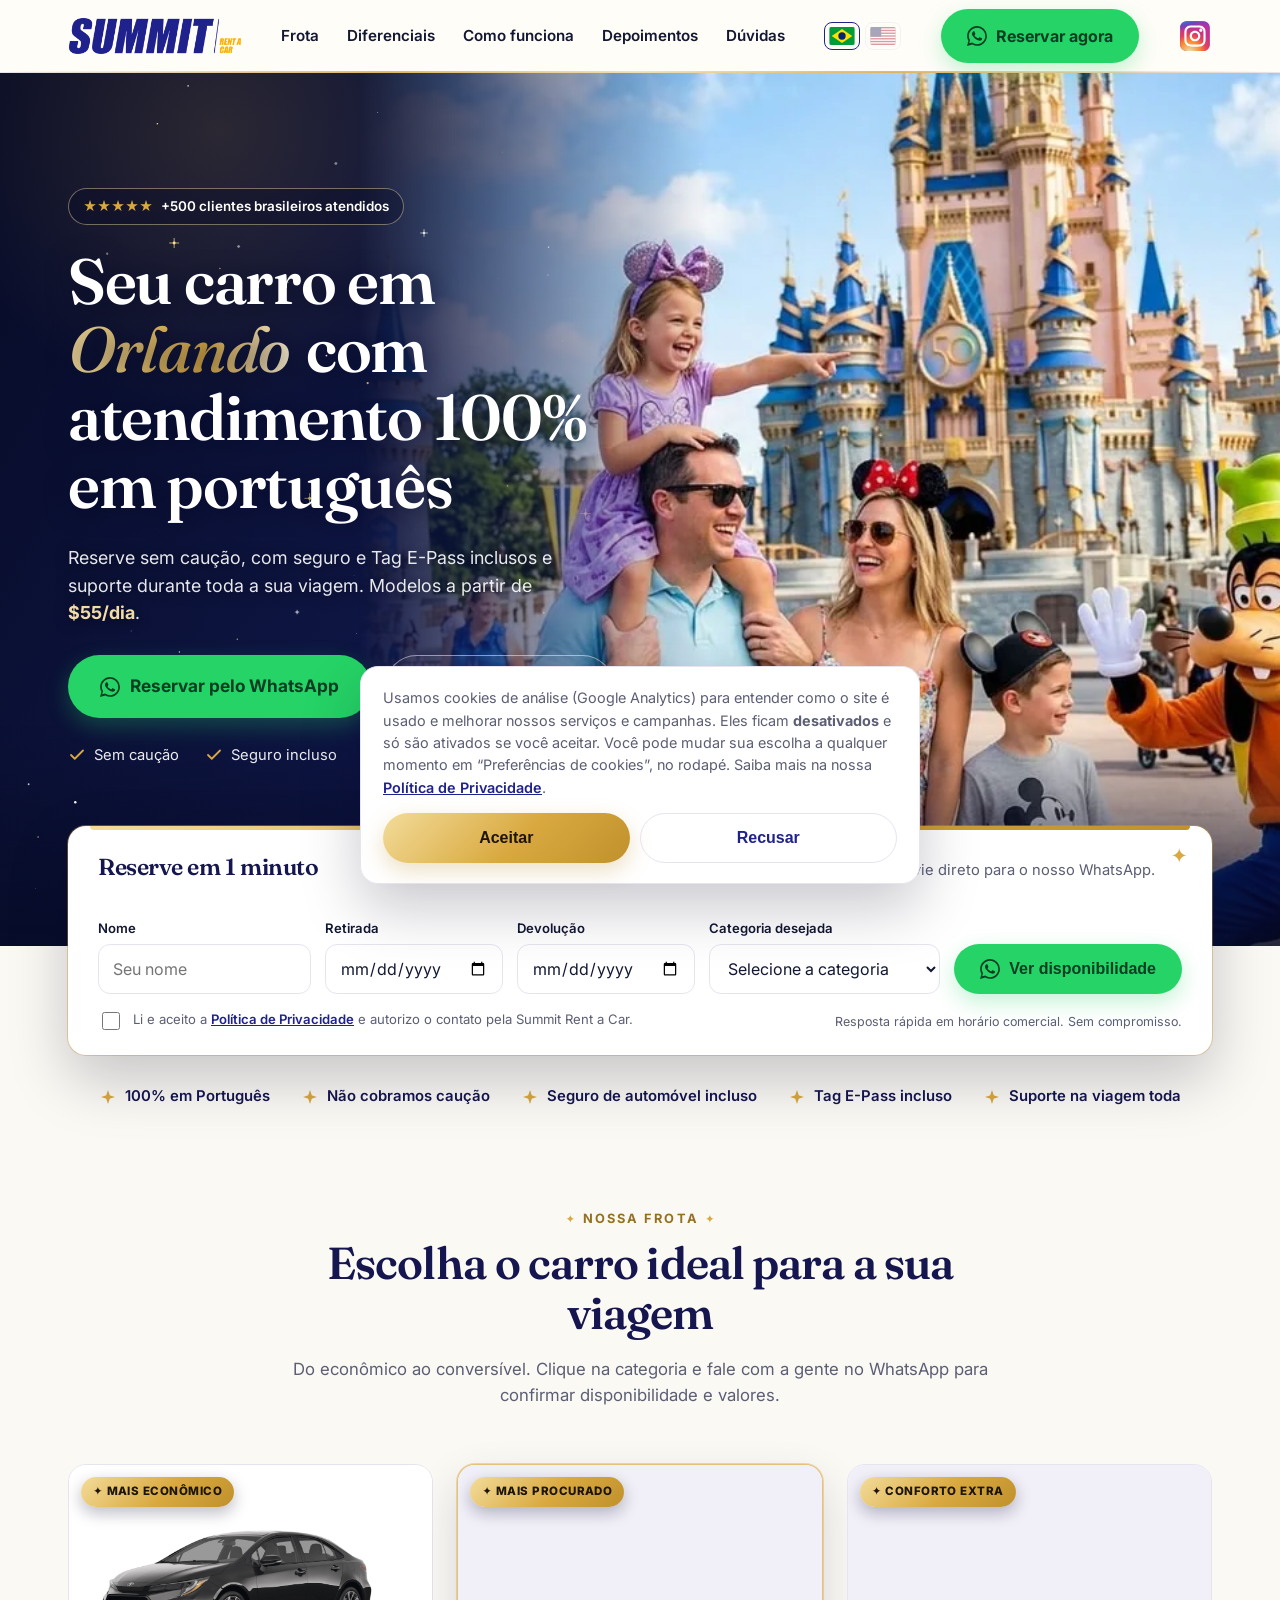
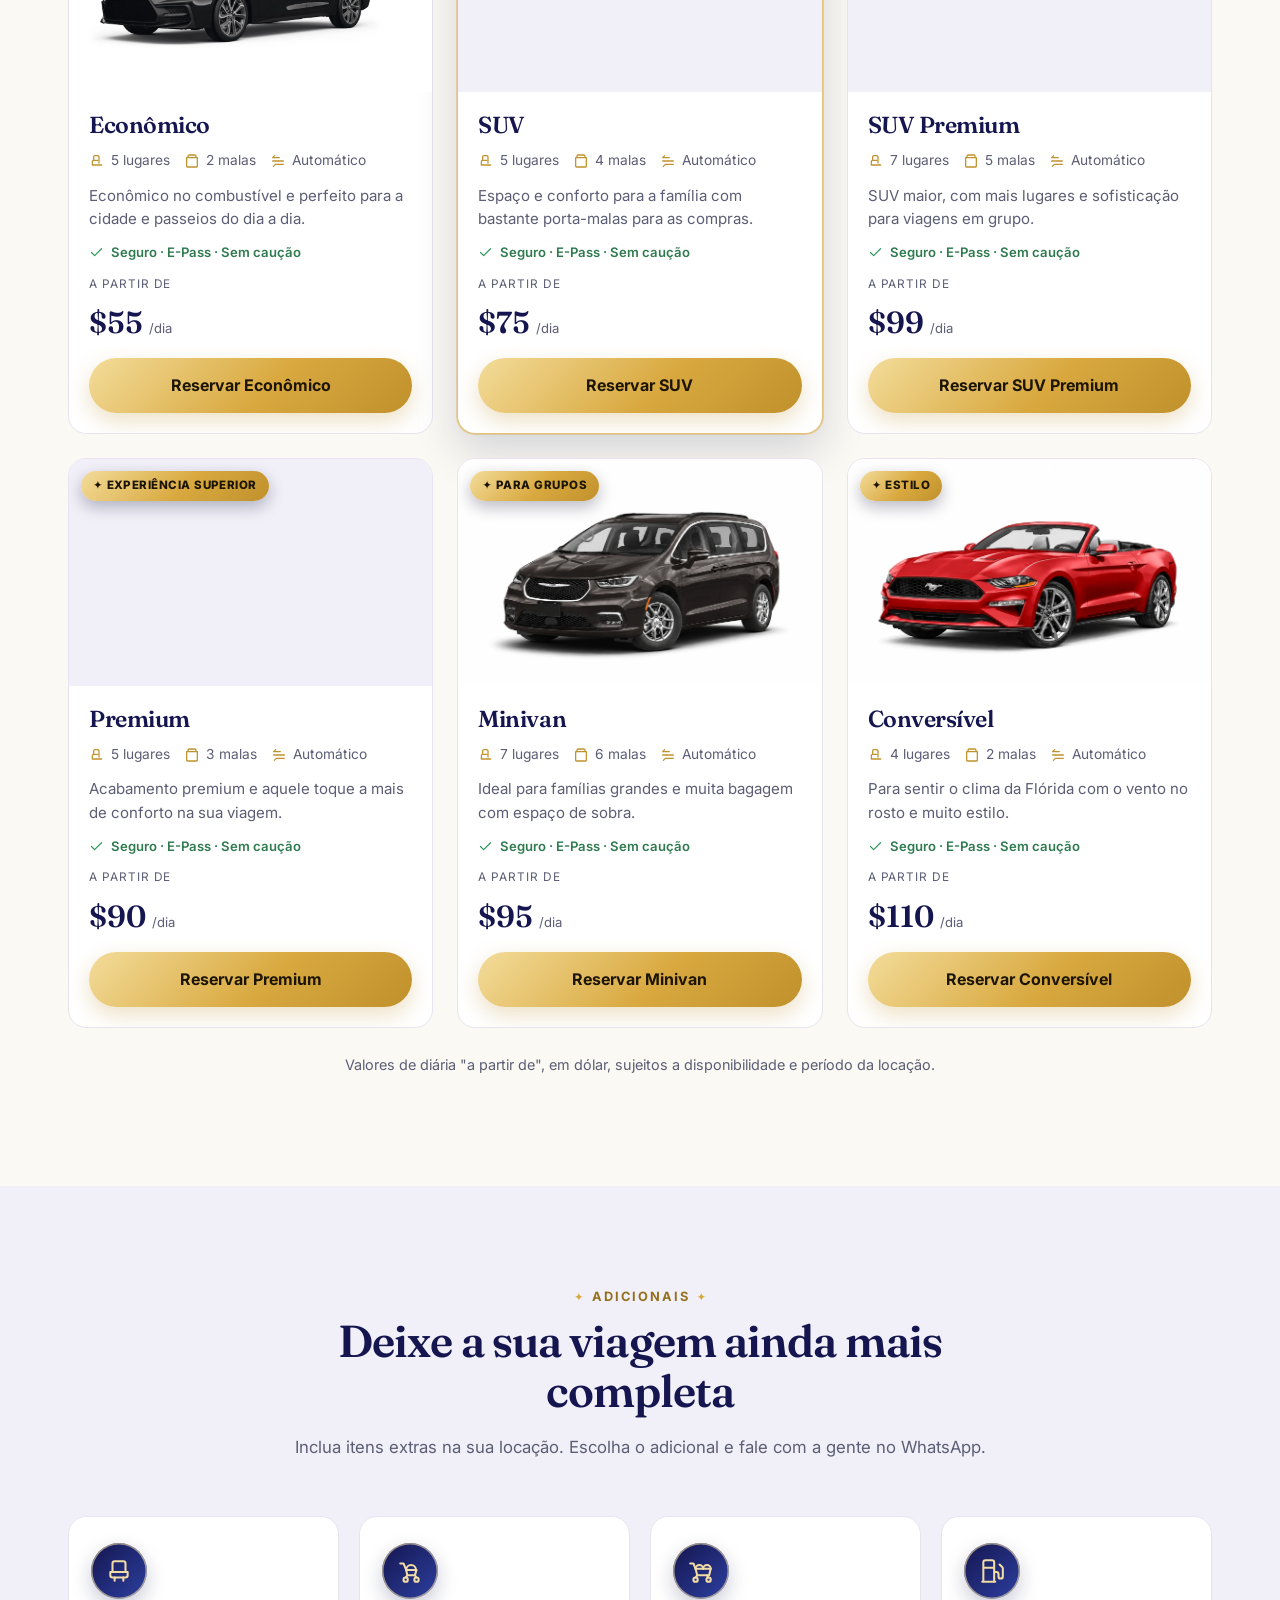
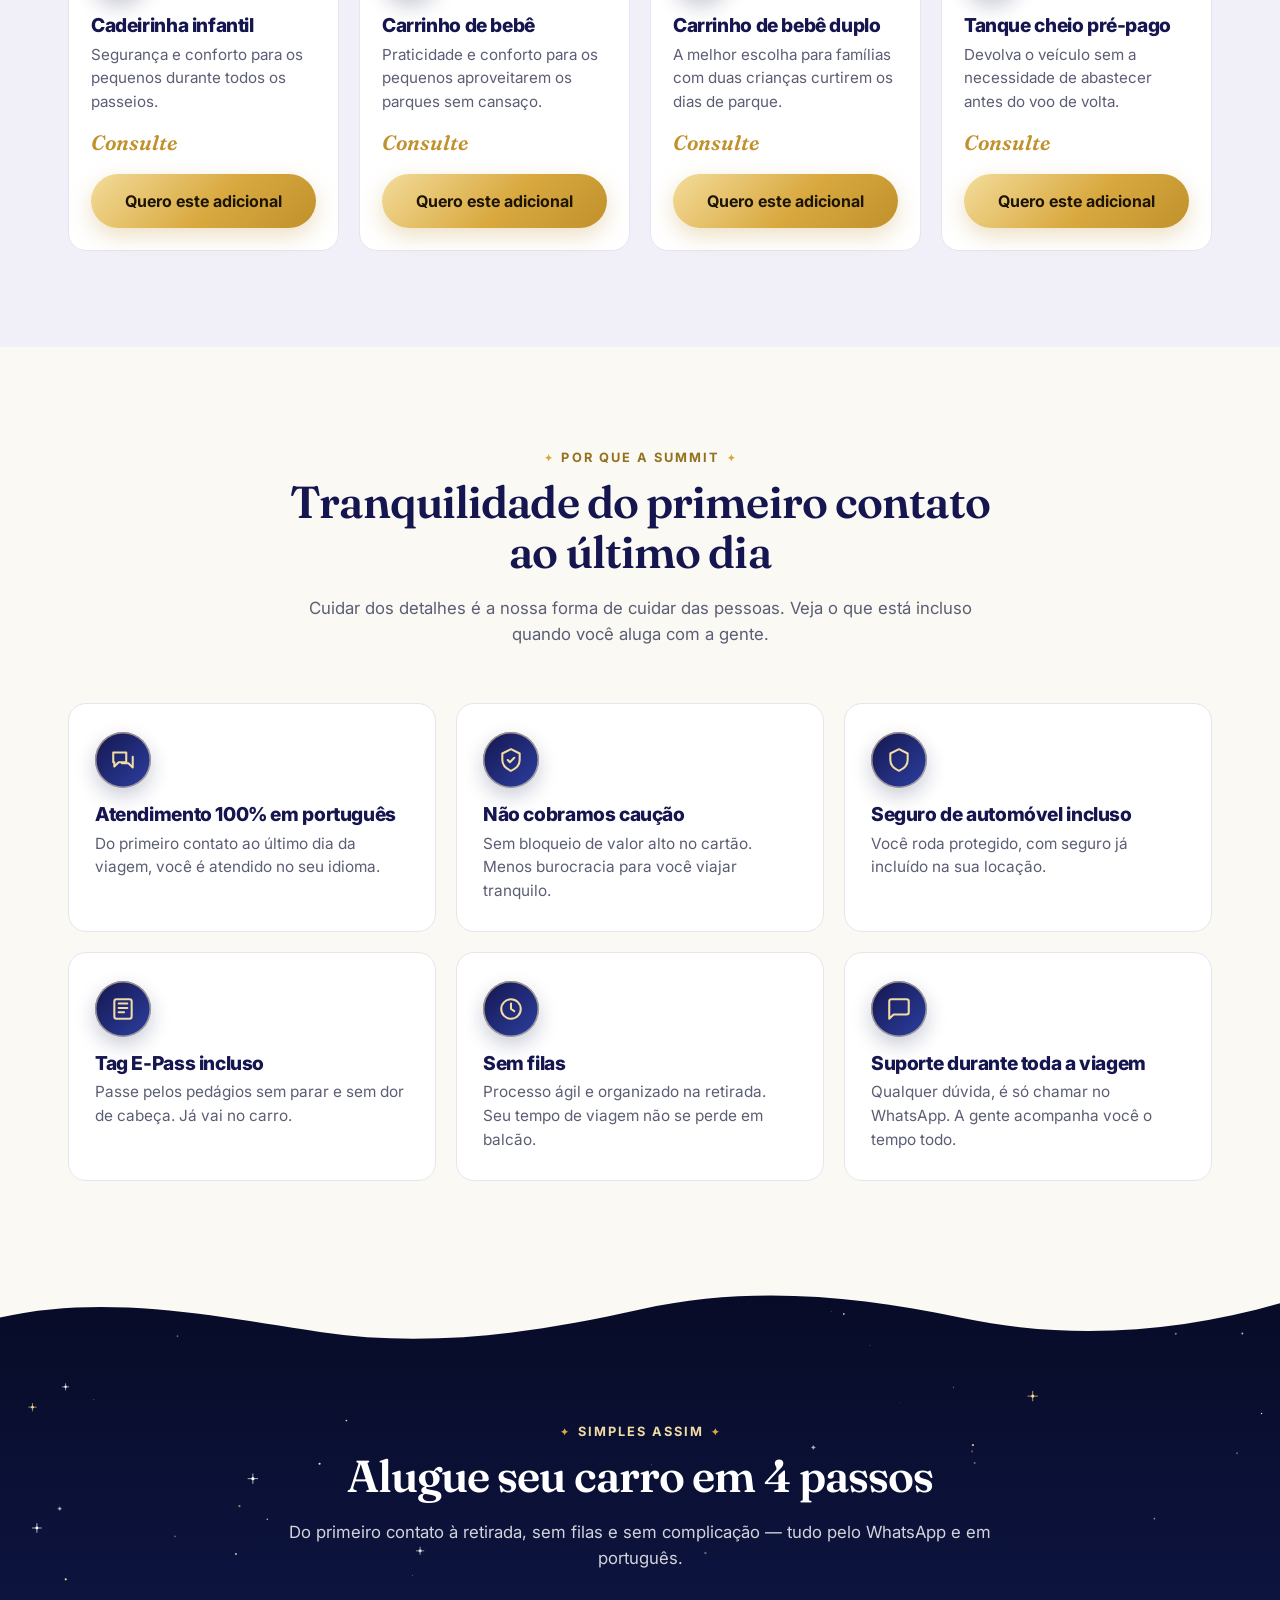
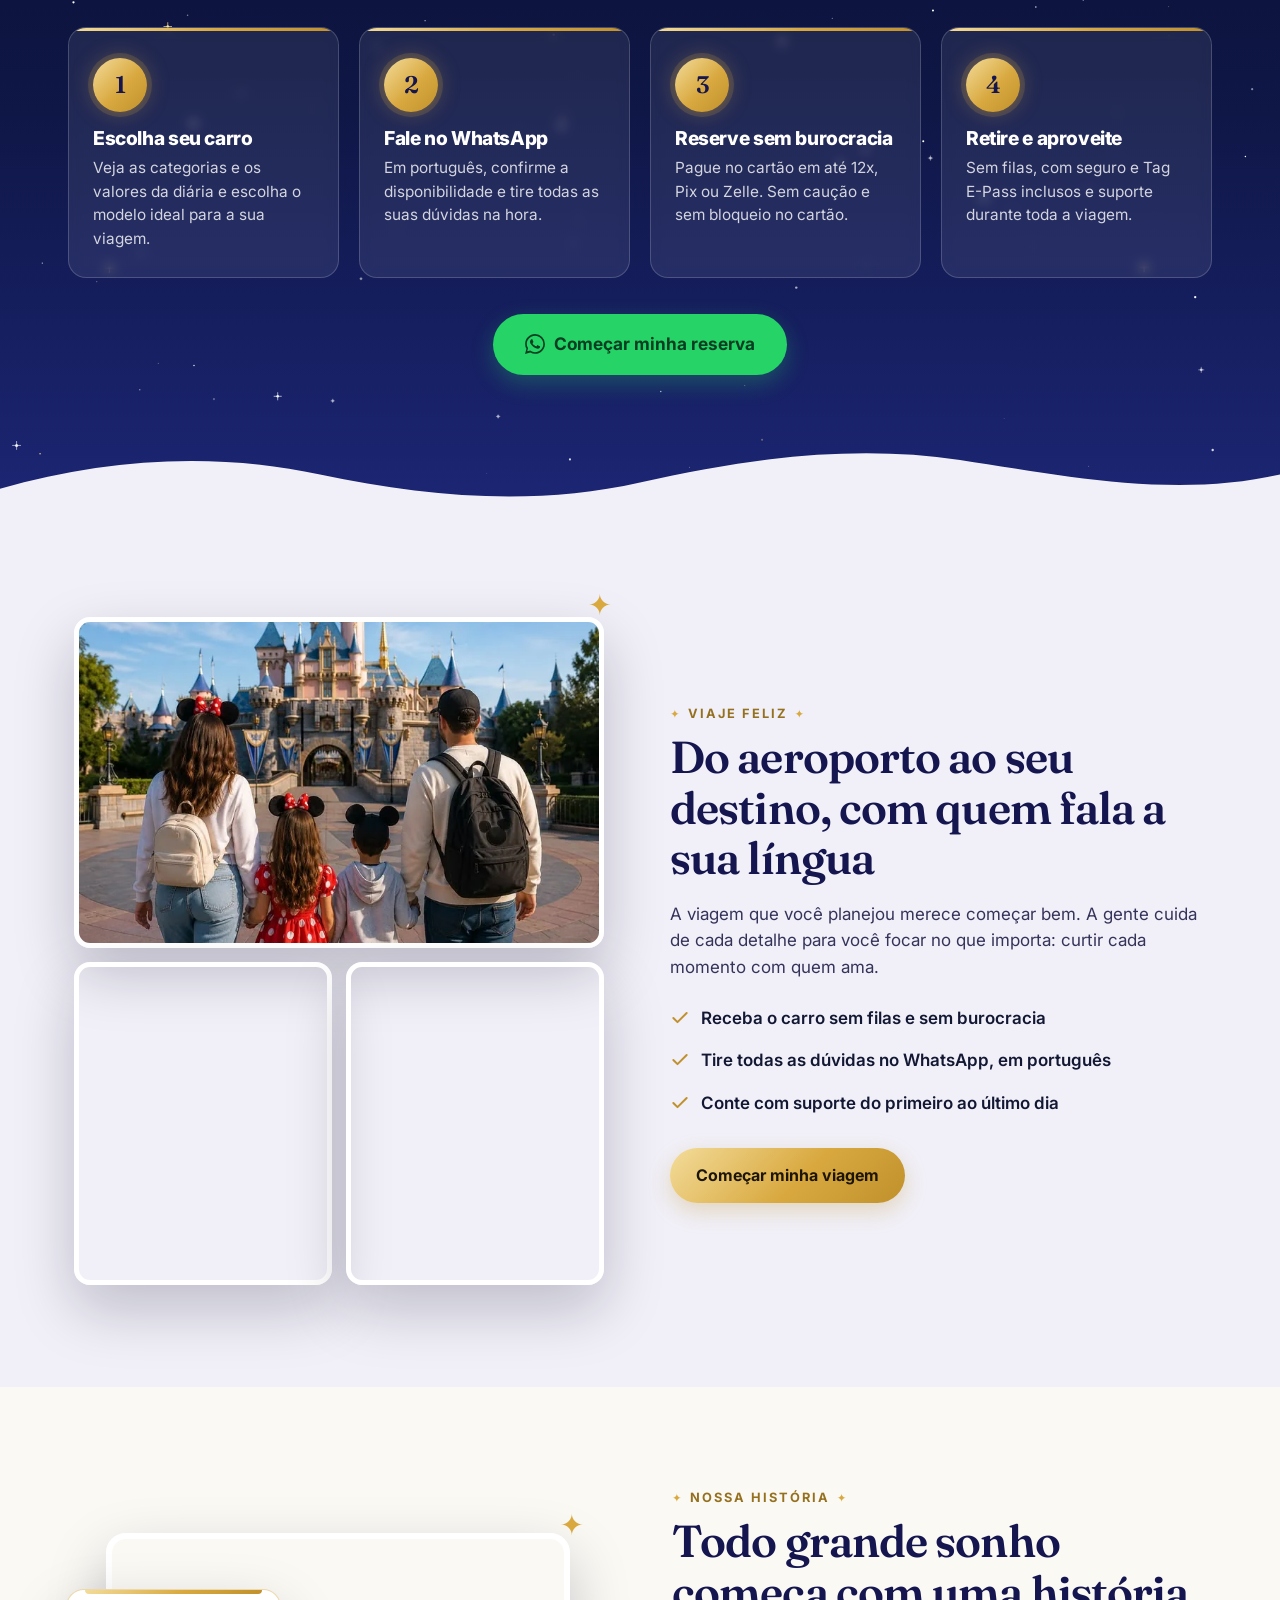
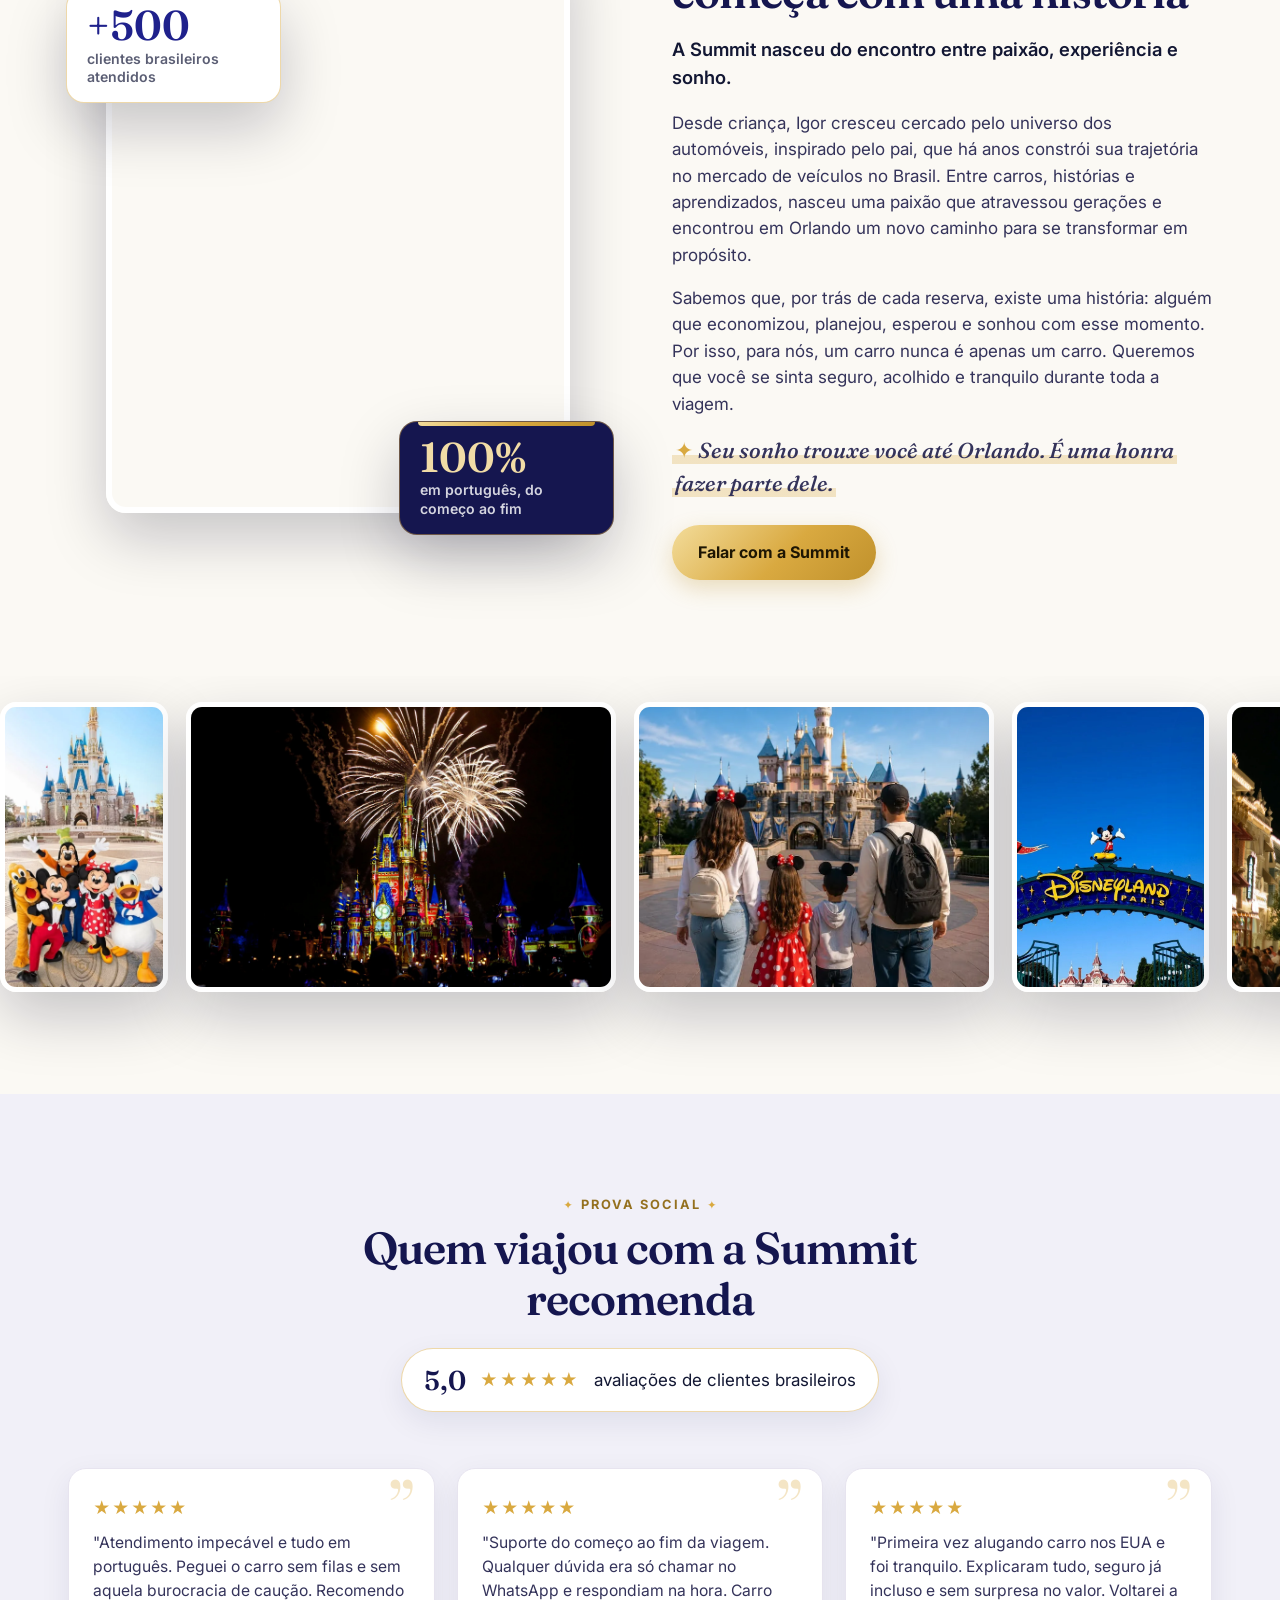
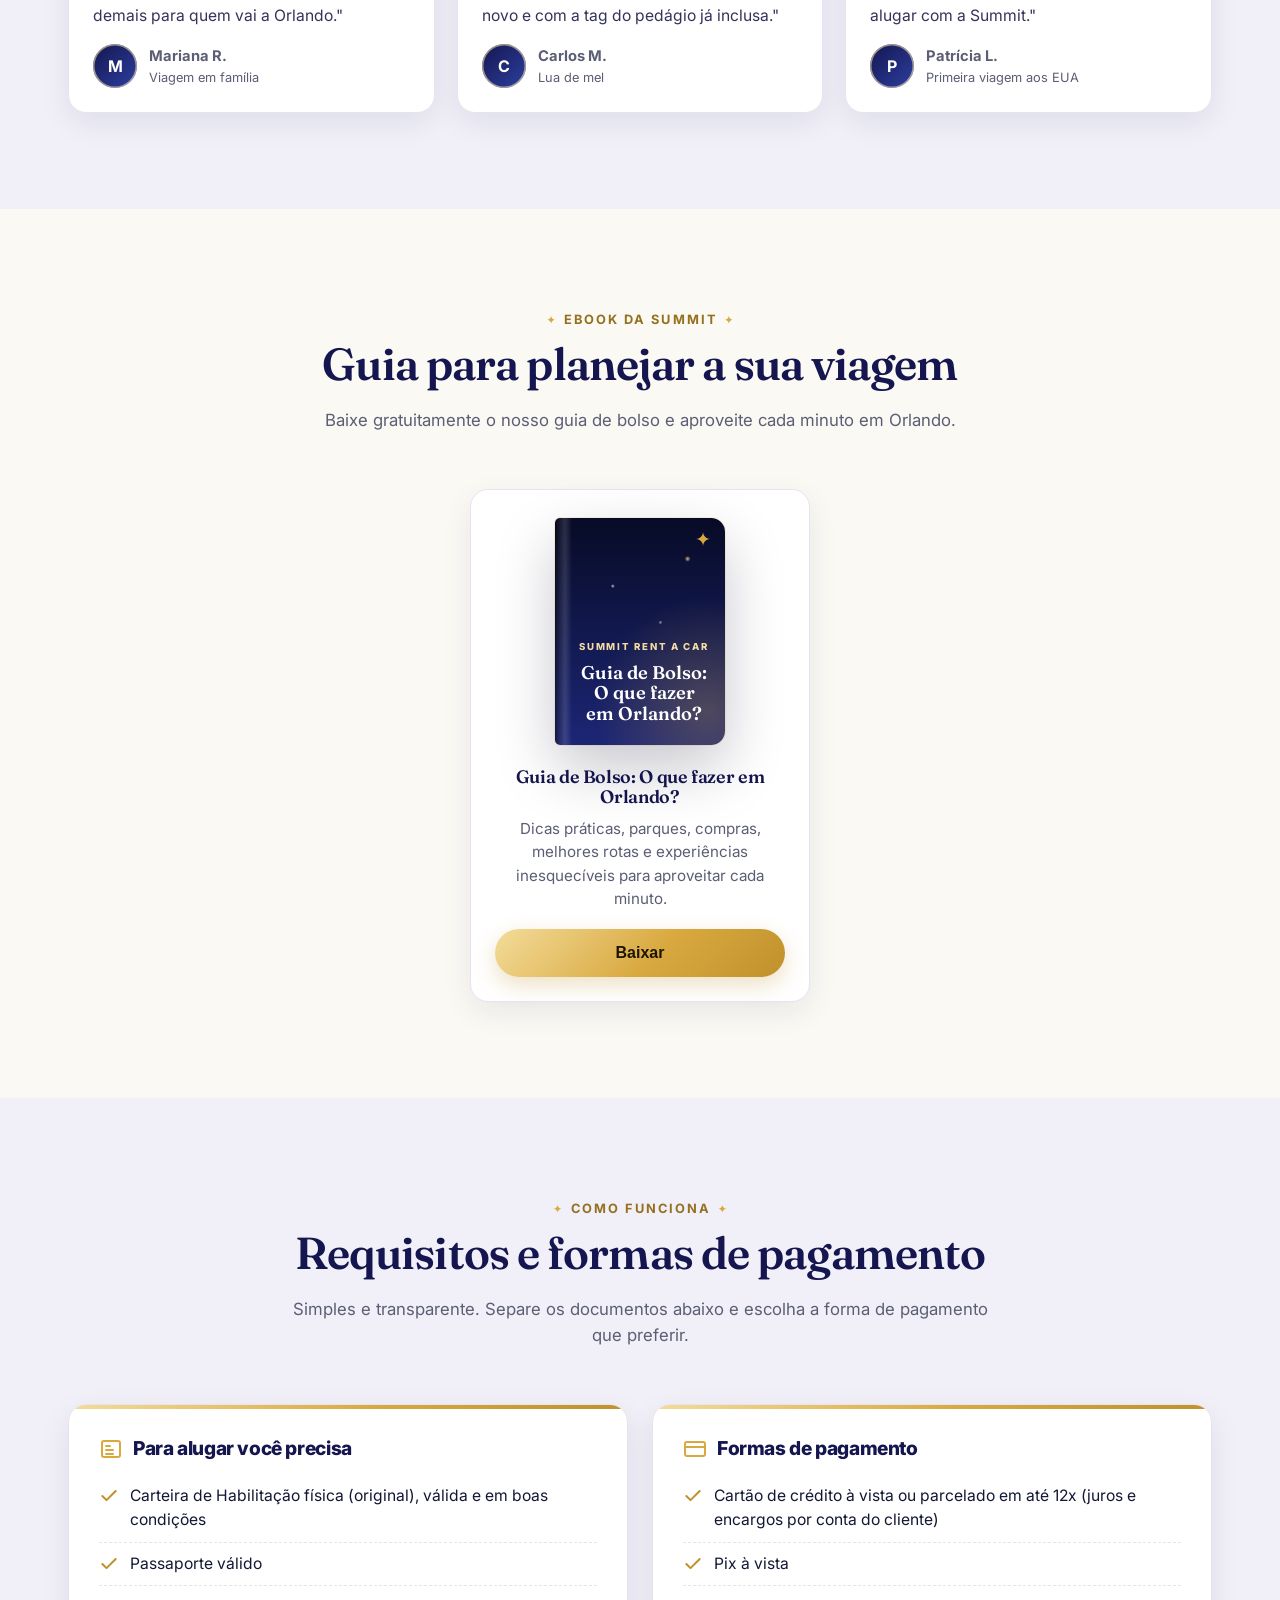
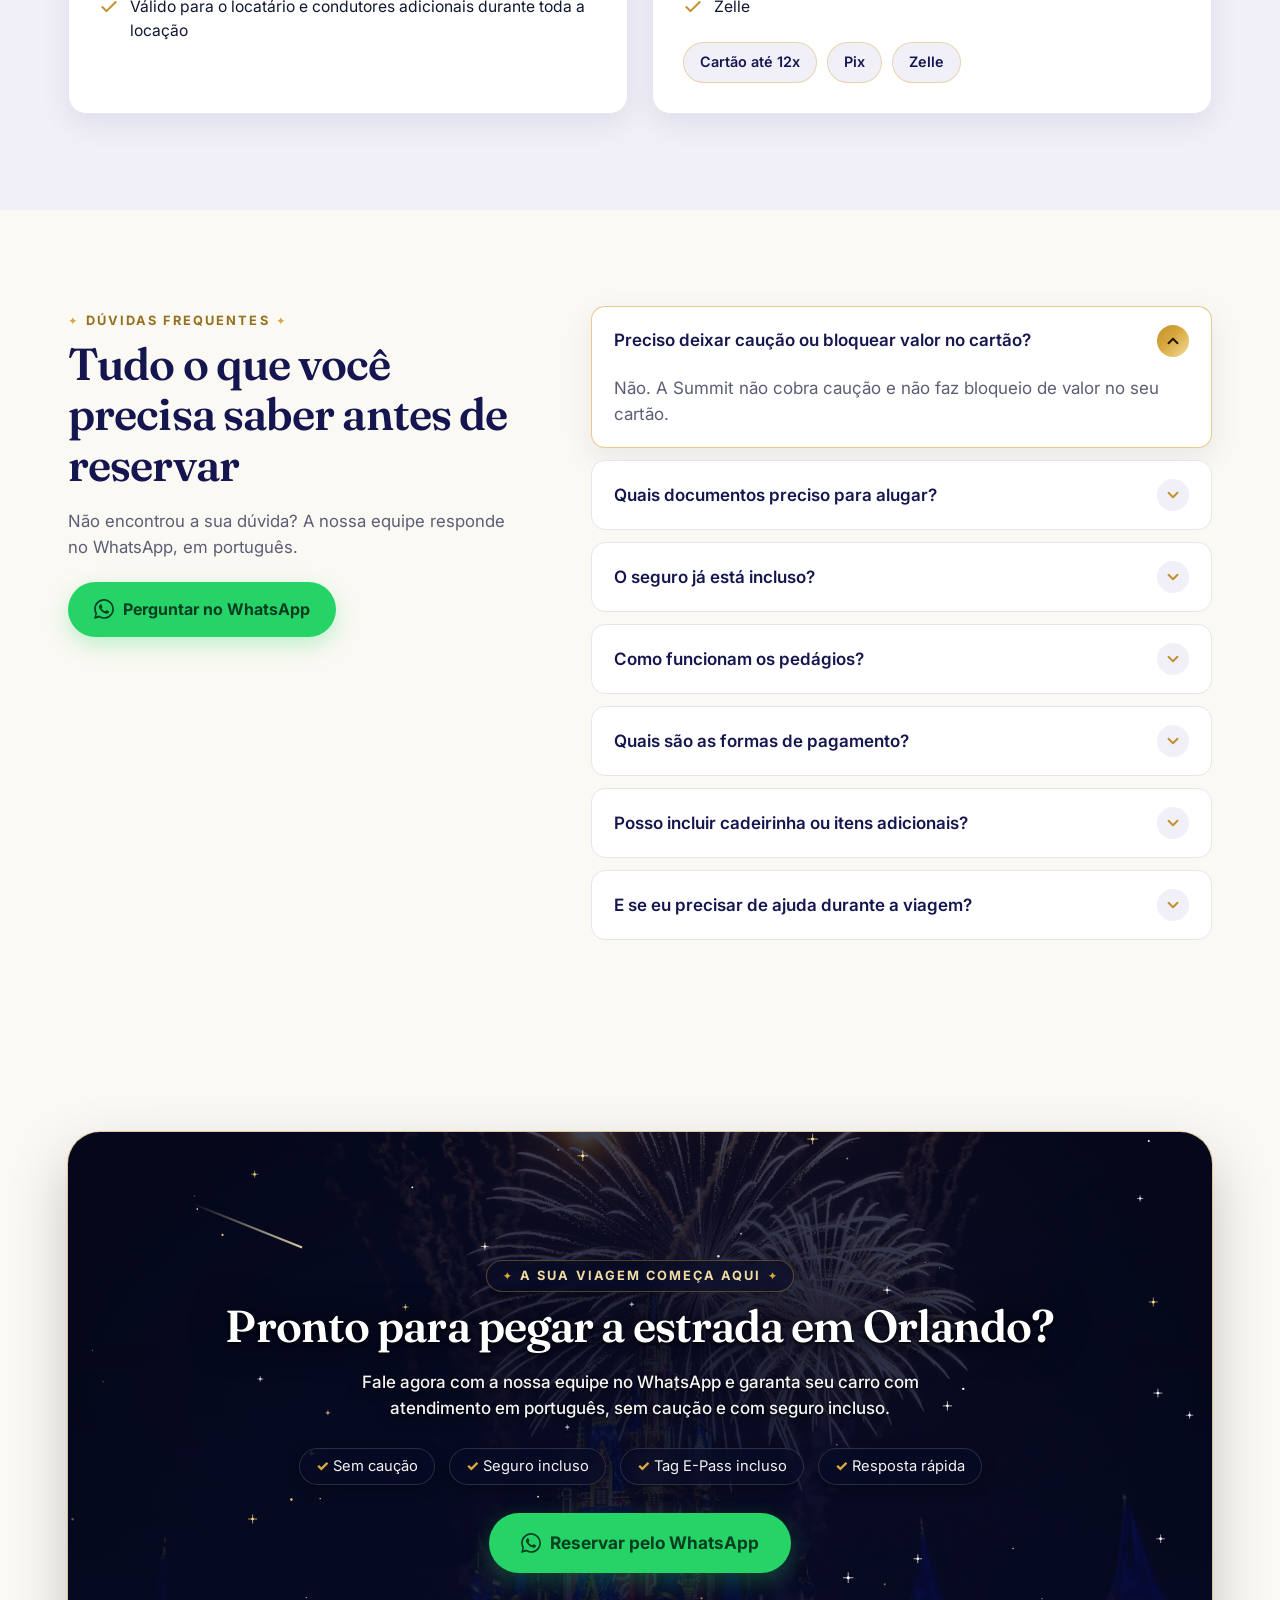
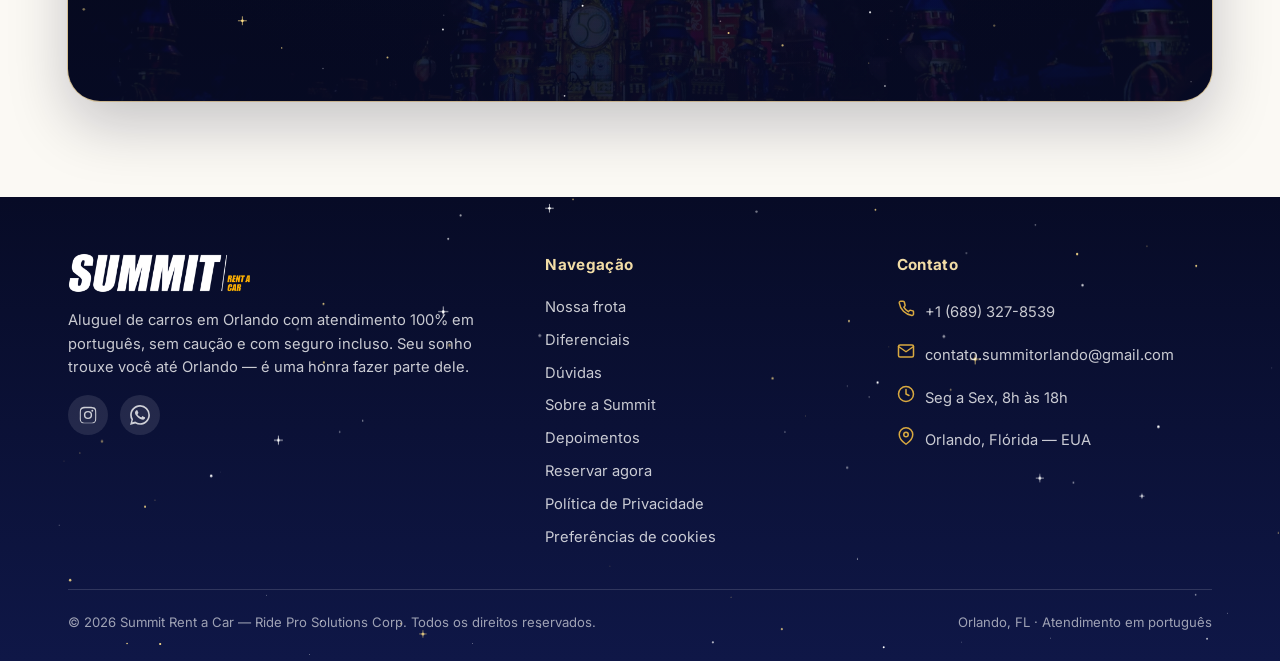
==== commit 16ed96e5: "feat: add internationalization support and language files" ====
--- a/index.html
+++ b/index.html
@@ -4,12 +4,31 @@
 <head>
   <meta charset="UTF-8">
   <meta name="viewport" content="width=device-width, initial-scale=1">
-  <script async src="https://www.googletagmanager.com/gtm.js?id=GTM-W9N7584C"></script>
+  <!-- Google Consent Mode v2: tudo negado por padrao ate o aceite no banner -->
   <script>
     window.dataLayer = window.dataLayer || [];
     function gtag(){dataLayer.push(arguments);}
-    gtag('js', new Date());
+    (function () {
+      var accepted = false;
+      try { accepted = localStorage.getItem('summit_consent') === 'accepted'; } catch (e) {}
+      var v = accepted ? 'granted' : 'denied';
+      gtag('consent', 'default', {
+        analytics_storage: v,
+        ad_storage: v,
+        ad_user_data: v,
+        ad_personalization: v,
+        functionality_storage: 'granted',
+        security_storage: 'granted'
+      });
+    })();
   </script>
+  <!-- Google Tag Manager -->
+  <script>(function(w,d,s,l,i){w[l]=w[l]||[];w[l].push({'gtm.start':
+  new Date().getTime(),event:'gtm.js'});var f=d.getElementsByTagName(s)[0],
+  j=d.createElement(s),dl=l!='dataLayer'?'&l='+l:'';j.async=true;j.src=
+  'https://www.googletagmanager.com/gtm.js?id='+i+dl;f.parentNode.insertBefore(j,f);
+  })(window,document,'script','dataLayer','GTM-W9N7584C');</script>
+  <!-- End Google Tag Manager -->
   <title>Summit Rent a Car | Aluguel de Carro em Orlando com Atendimento em Português</title>
   <meta name="description"
     content="Alugue seu carro em Orlando com a Summit Rent a Car: atendimento 100% em português, sem caução, seguro e Tag E-Pass inclusos. Econômicos a partir de $55/dia. Reserve agora pelo WhatsApp.">
@@ -34,7 +53,7 @@
   <link rel="preconnect" href="https://fonts.gstatic.com" crossorigin>
   <link rel="stylesheet"
     href="https://fonts.googleapis.com/css2?family=Fraunces:ital,opsz,wght@0,9..144,500;0,9..144,600;1,9..144,500;1,9..144,600&family=Inter:wght@400;500;600;700&display=swap">
-  <link rel="stylesheet" href="assets/css/styles.css?v=20261122s">
+  <link rel="stylesheet" href="assets/css/styles.css?v=20261124b">
   <script type="application/ld+json">
 {"@context":"https://schema.org","@type":"AutoRental","name":"Summit Rent a Car","legalName":"Ride Pro Solutions Corp","image":"https://www.summitorlando.com.br/assets/img/logo-summit.png","url":"https://www.summitorlando.com.br/","telephone":"+1-689-327-8539","email":"contato.summitorlando@gmail.com","areaServed":"Orlando, Florida, USA","priceRange":"$55-$110 por dia","openingHours":"Mo-Fr 08:00-18:00","sameAs":["https://www.instagram.com/summitorlando"]}
 </script>
@@ -619,6 +638,7 @@
             <a href="#depoimentos" data-i18n="foot_nav_dep">Depoimentos</a>
             <a href="#reservar" data-i18n="foot_nav_reservar">Reservar agora</a>
             <a href="privacidade.html" data-i18n="foot_nav_priv">Política de Privacidade</a>
+            <a href="#" data-consent-manage data-i18n="consent_manage">Preferências de cookies</a>
           </div>
         </div>
         <div class="footer__contact footer__contact-box">
@@ -680,10 +700,11 @@
     <span class="wa-float__txt" data-i18n="wa_float">Reservar</span>
   </a>
 
-  <div class="consent" id="consent" hidden>
-    <p data-i18n-html="consent_text">Usamos cookies e tecnologias de medição (Google e Meta) para melhorar sua
-      experiência e nossas campanhas. Ao aceitar, você concorda com a nossa <a href="privacidade.html" target="_blank"
-        rel="noopener">Política de Privacidade</a>.</p>
+  <div class="consent" id="consent" role="dialog" aria-live="polite" aria-label="Preferências de cookies" hidden>
+    <p data-i18n-html="consent_text">Usamos cookies de análise (Google Analytics) para entender como o site é usado e
+      melhorar nossos serviços e campanhas. Eles ficam <strong>desativados</strong> e só são ativados se você aceitar. Você
+      pode mudar sua escolha a qualquer momento em “Preferências de cookies”, no rodapé. Saiba mais na nossa <a
+        href="privacidade.html" target="_blank" rel="noopener">Política de Privacidade</a>.</p>
     <div class="consent__actions">
       <button type="button" class="btn btn--primary" id="consentAccept" data-cta="consent-accept"
         data-i18n="consent_accept">Aceitar</button>
@@ -742,9 +763,9 @@
     </div>
   </dialog>
 
-  <script src="assets/js/i18n.js?v=20261122s"></script>
-  <script src="assets/js/ebook-mail.js?v=20261122s"></script>
-  <script src="assets/js/main.js?v=20261122s"></script>
+  <script src="assets/js/i18n.js?v=20261124b"></script>
+  <script src="assets/js/ebook-mail.js?v=20261124b"></script>
+  <script src="assets/js/main.js?v=20261124b"></script>
 </body>
 
 </html>
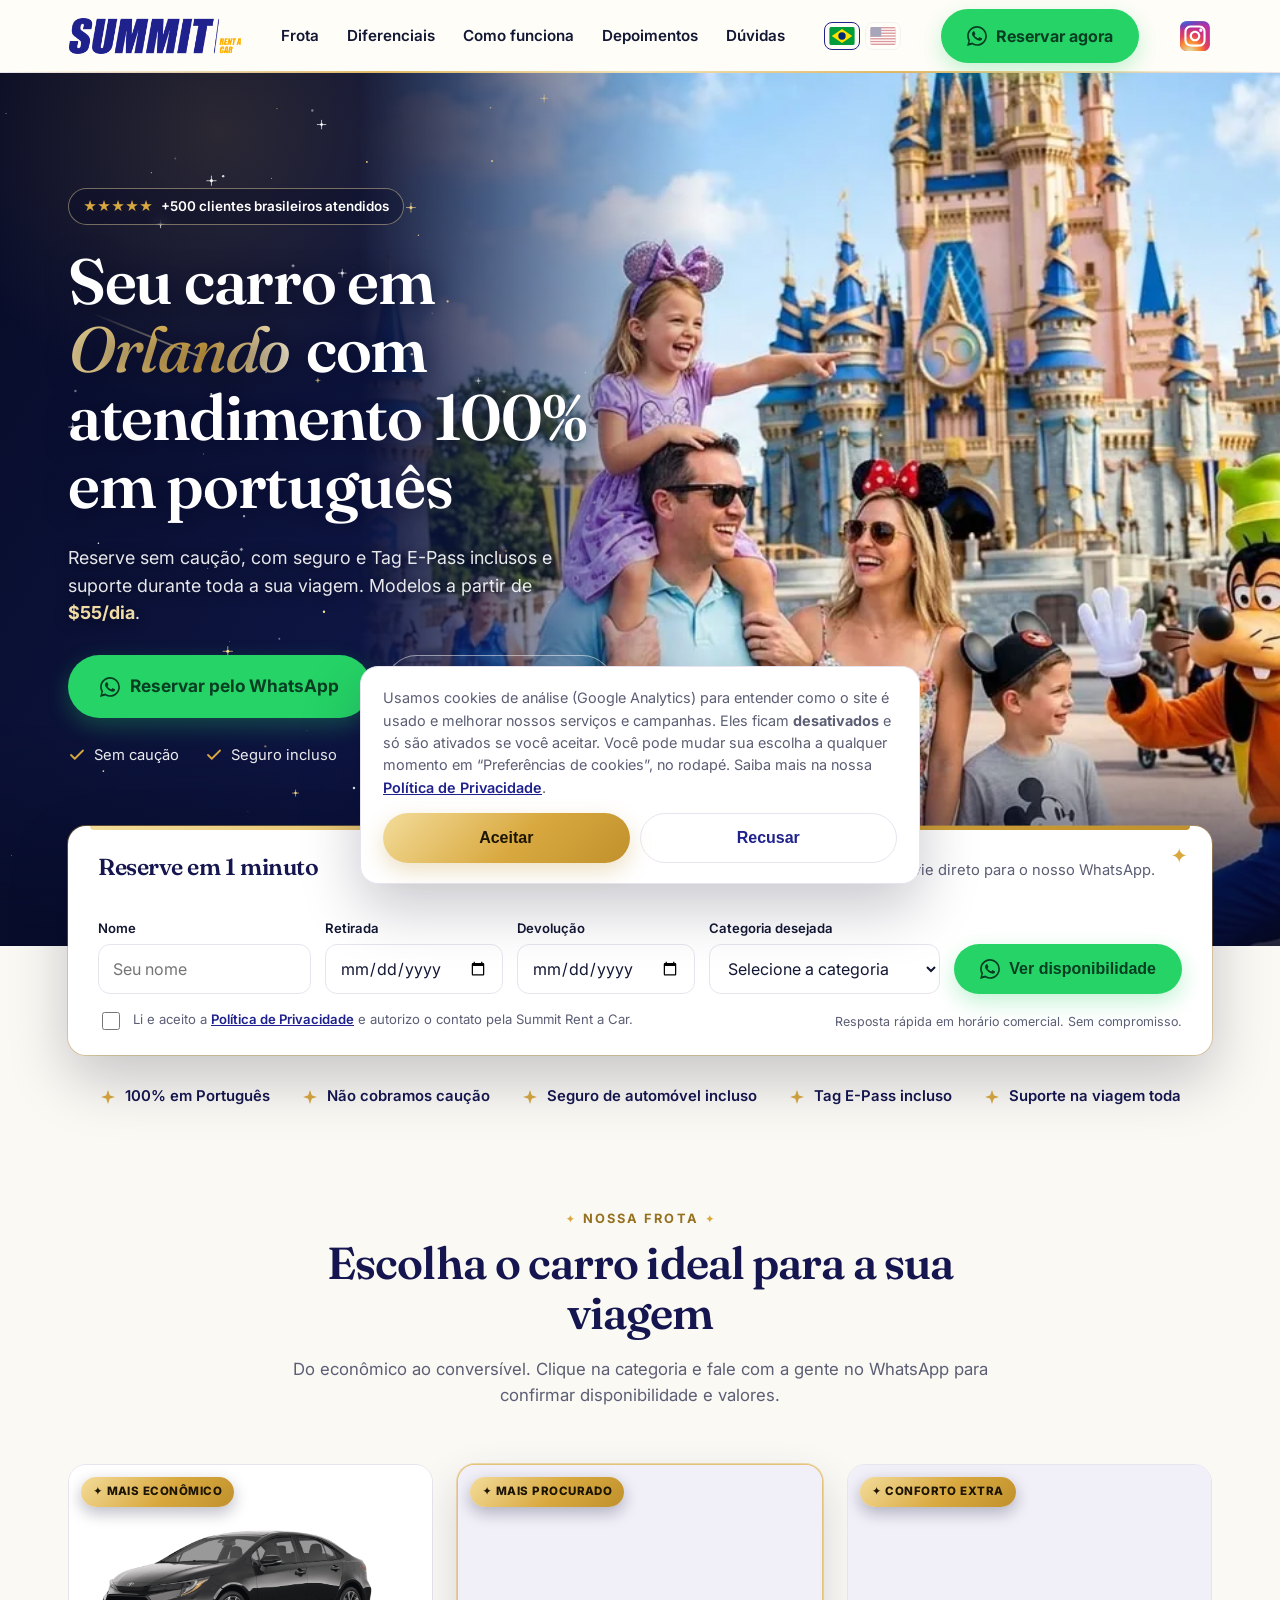
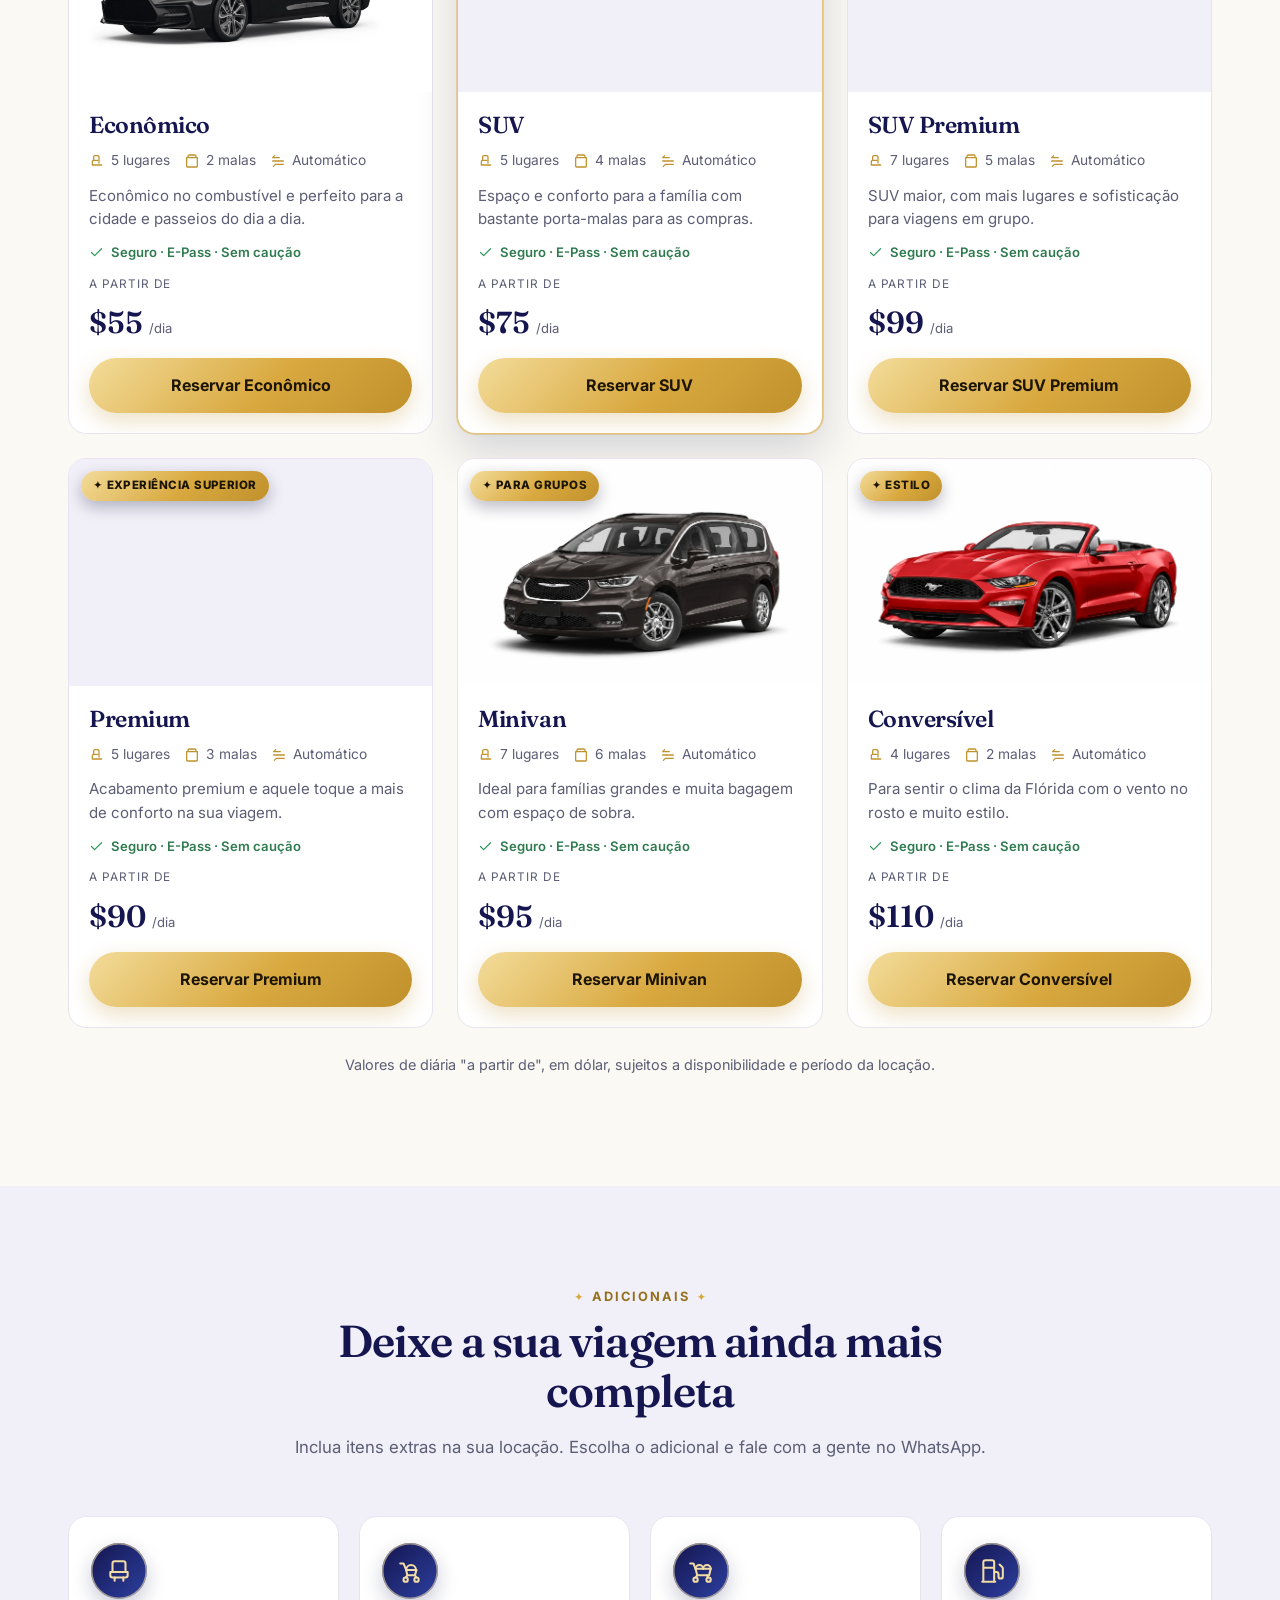
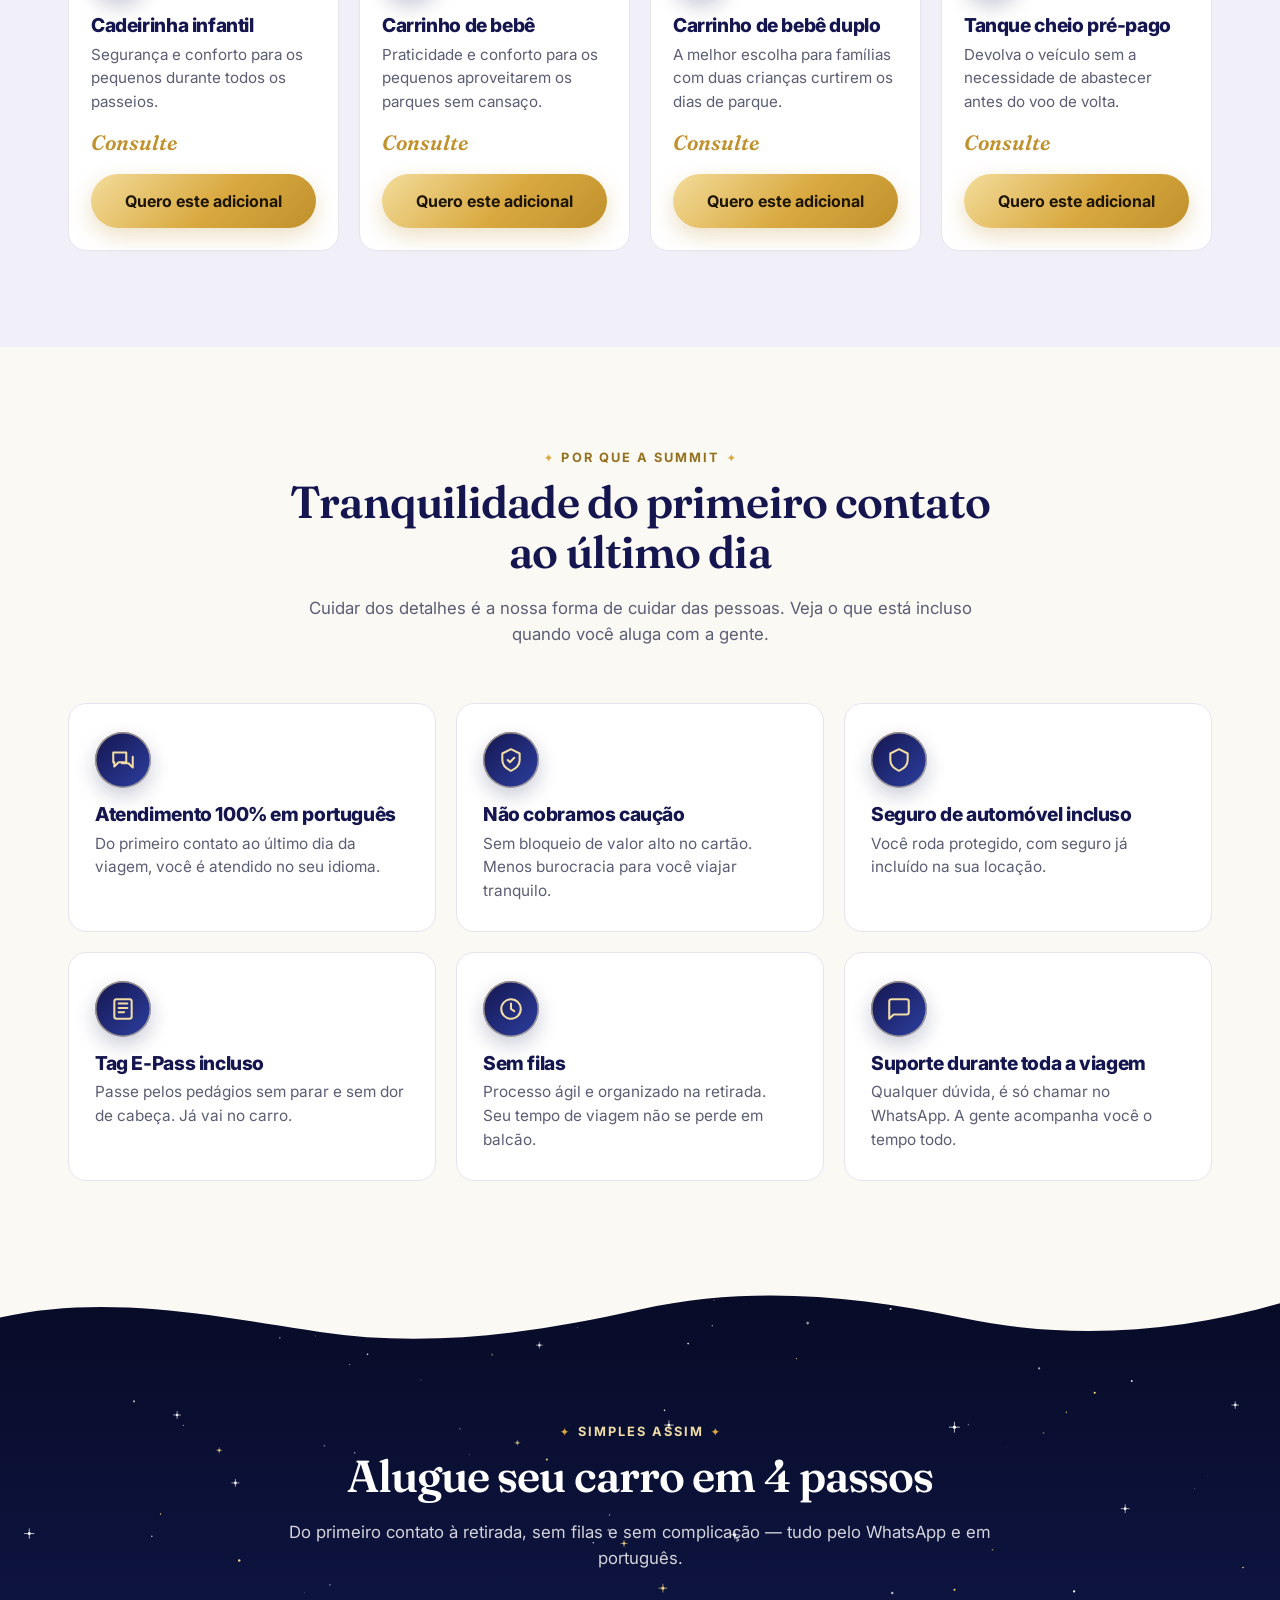
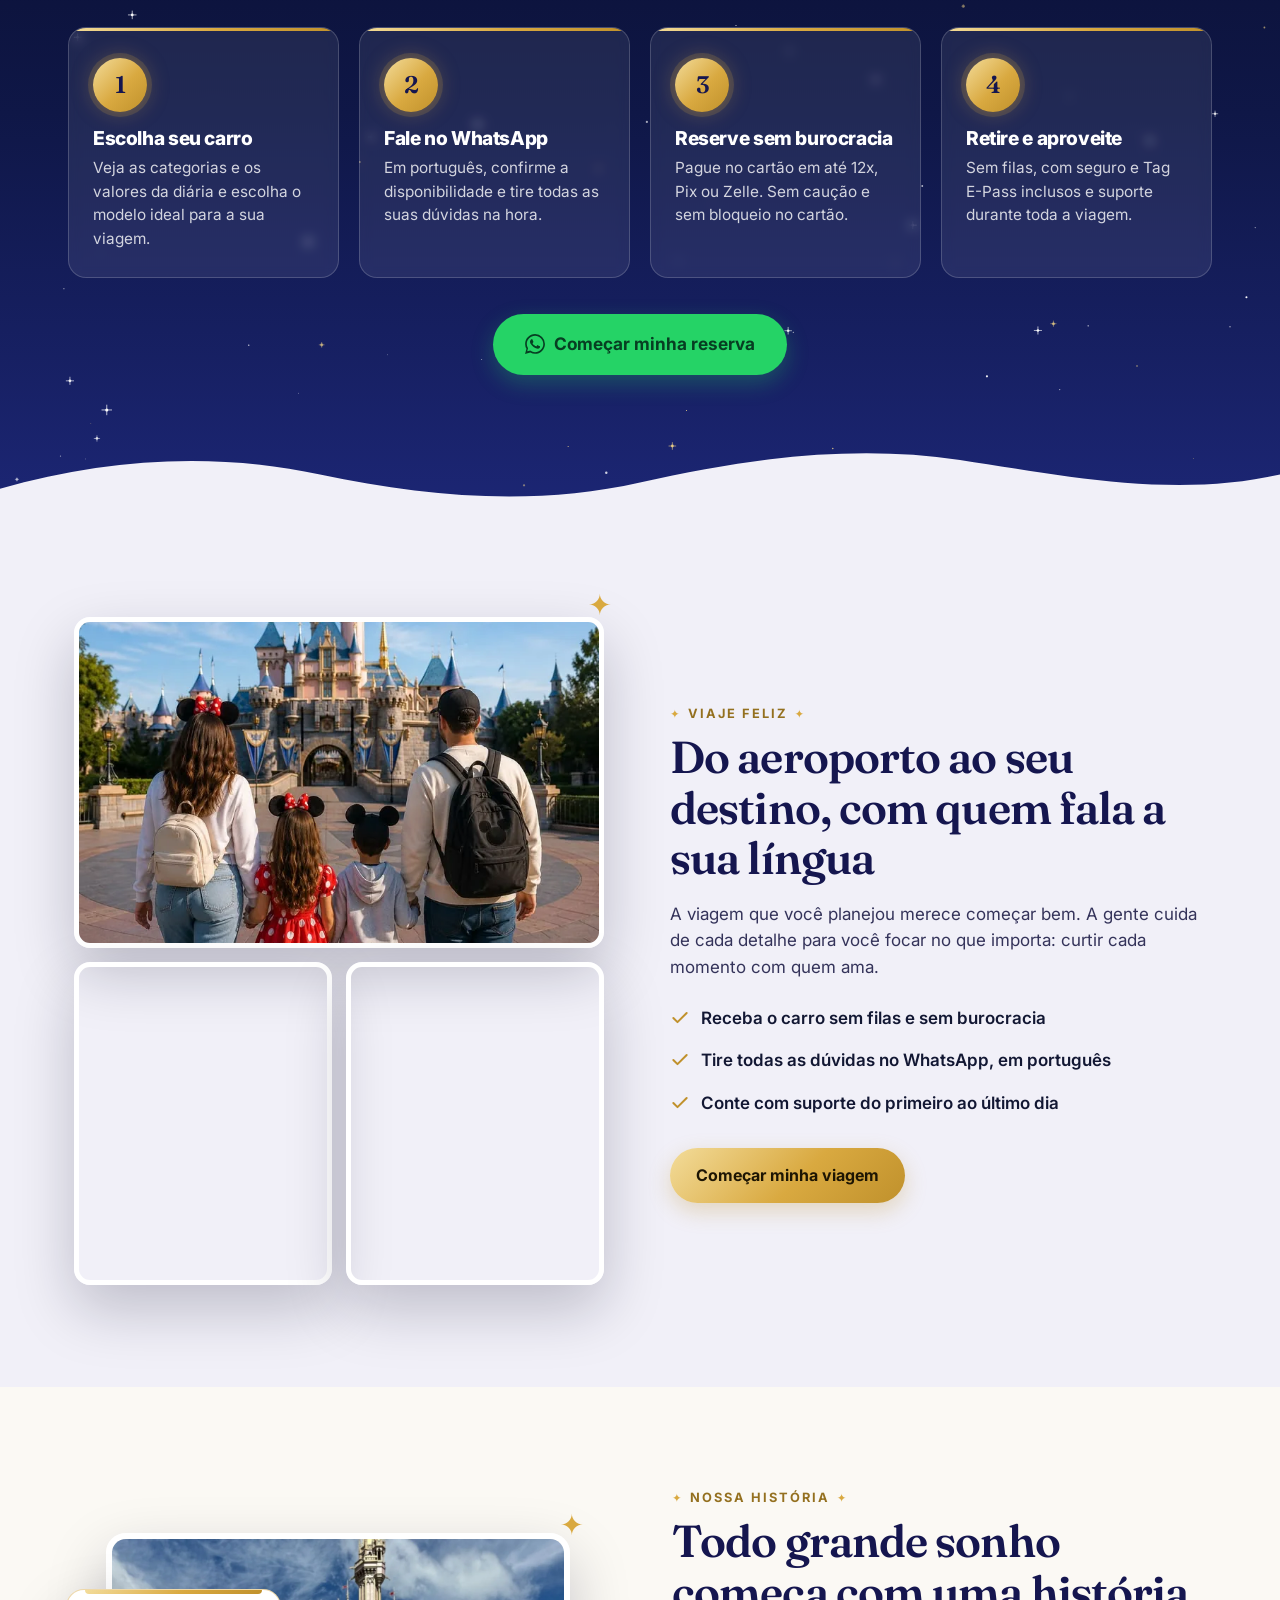
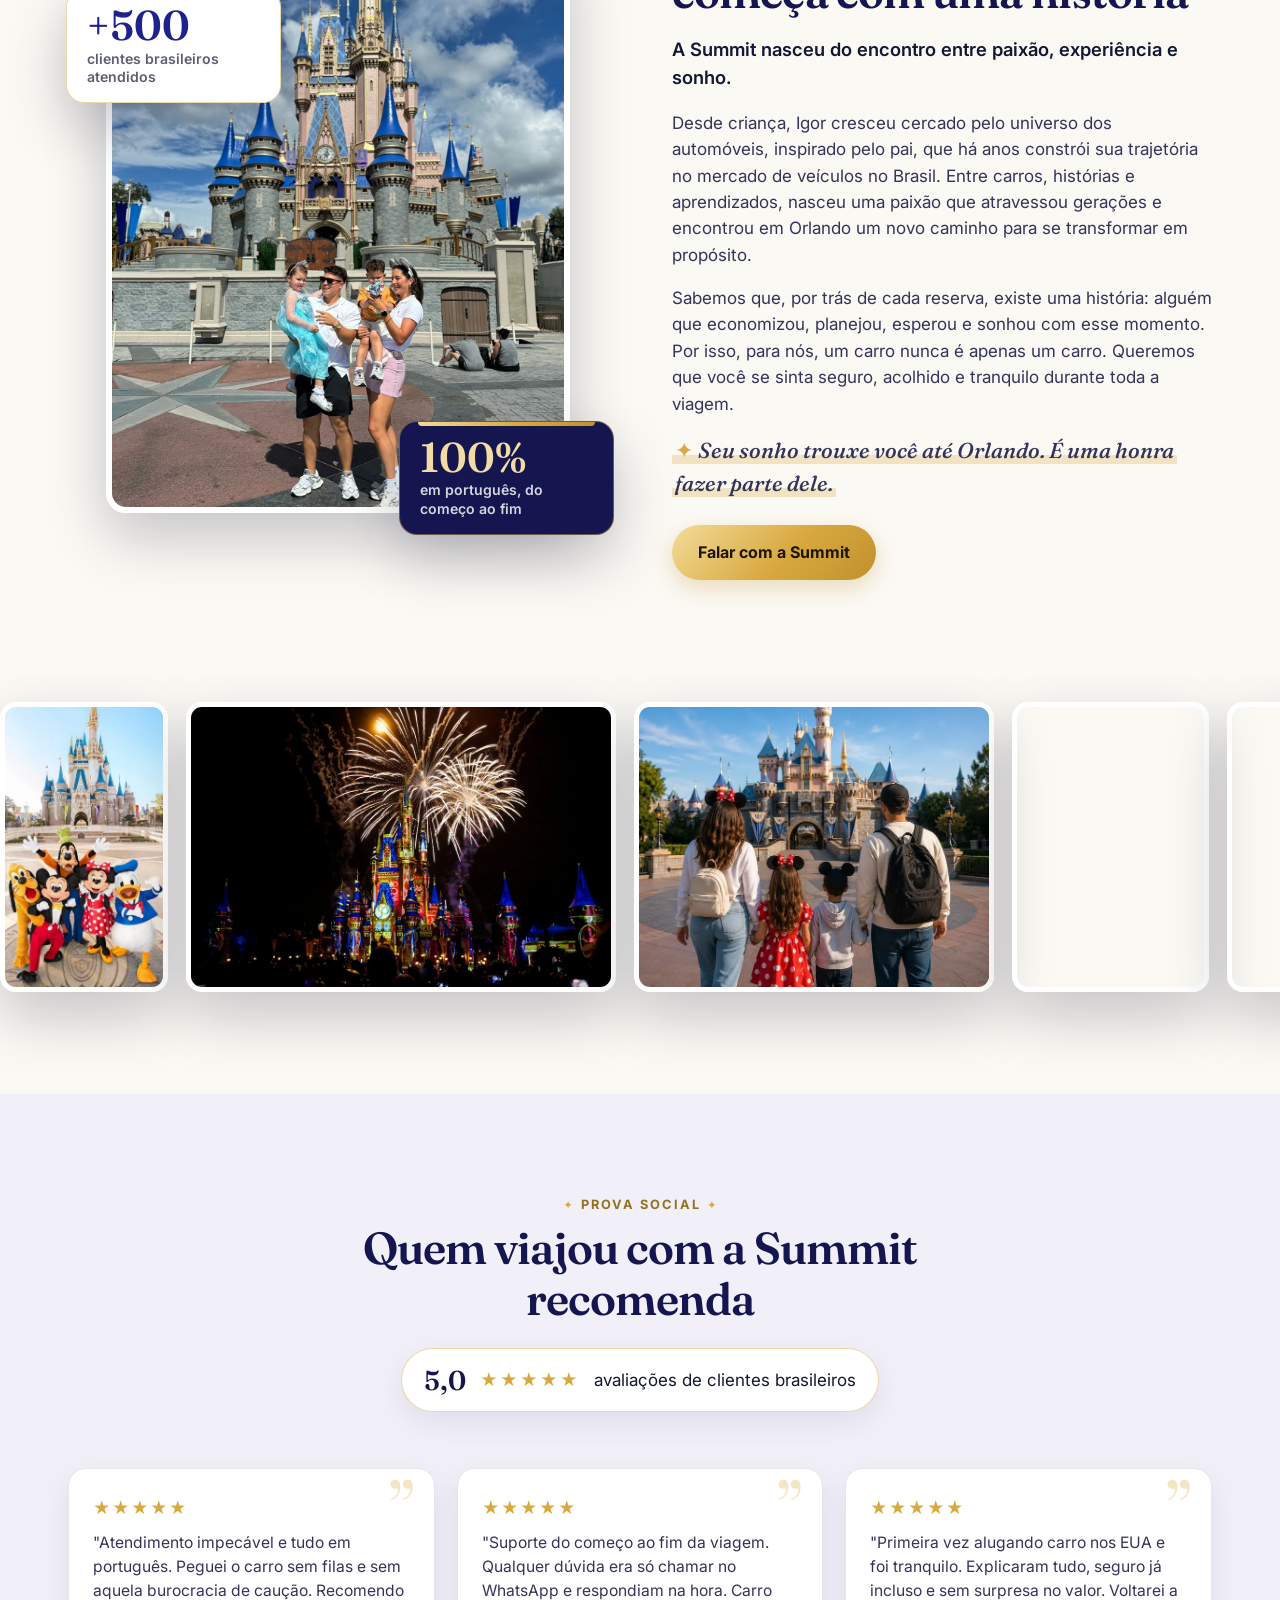
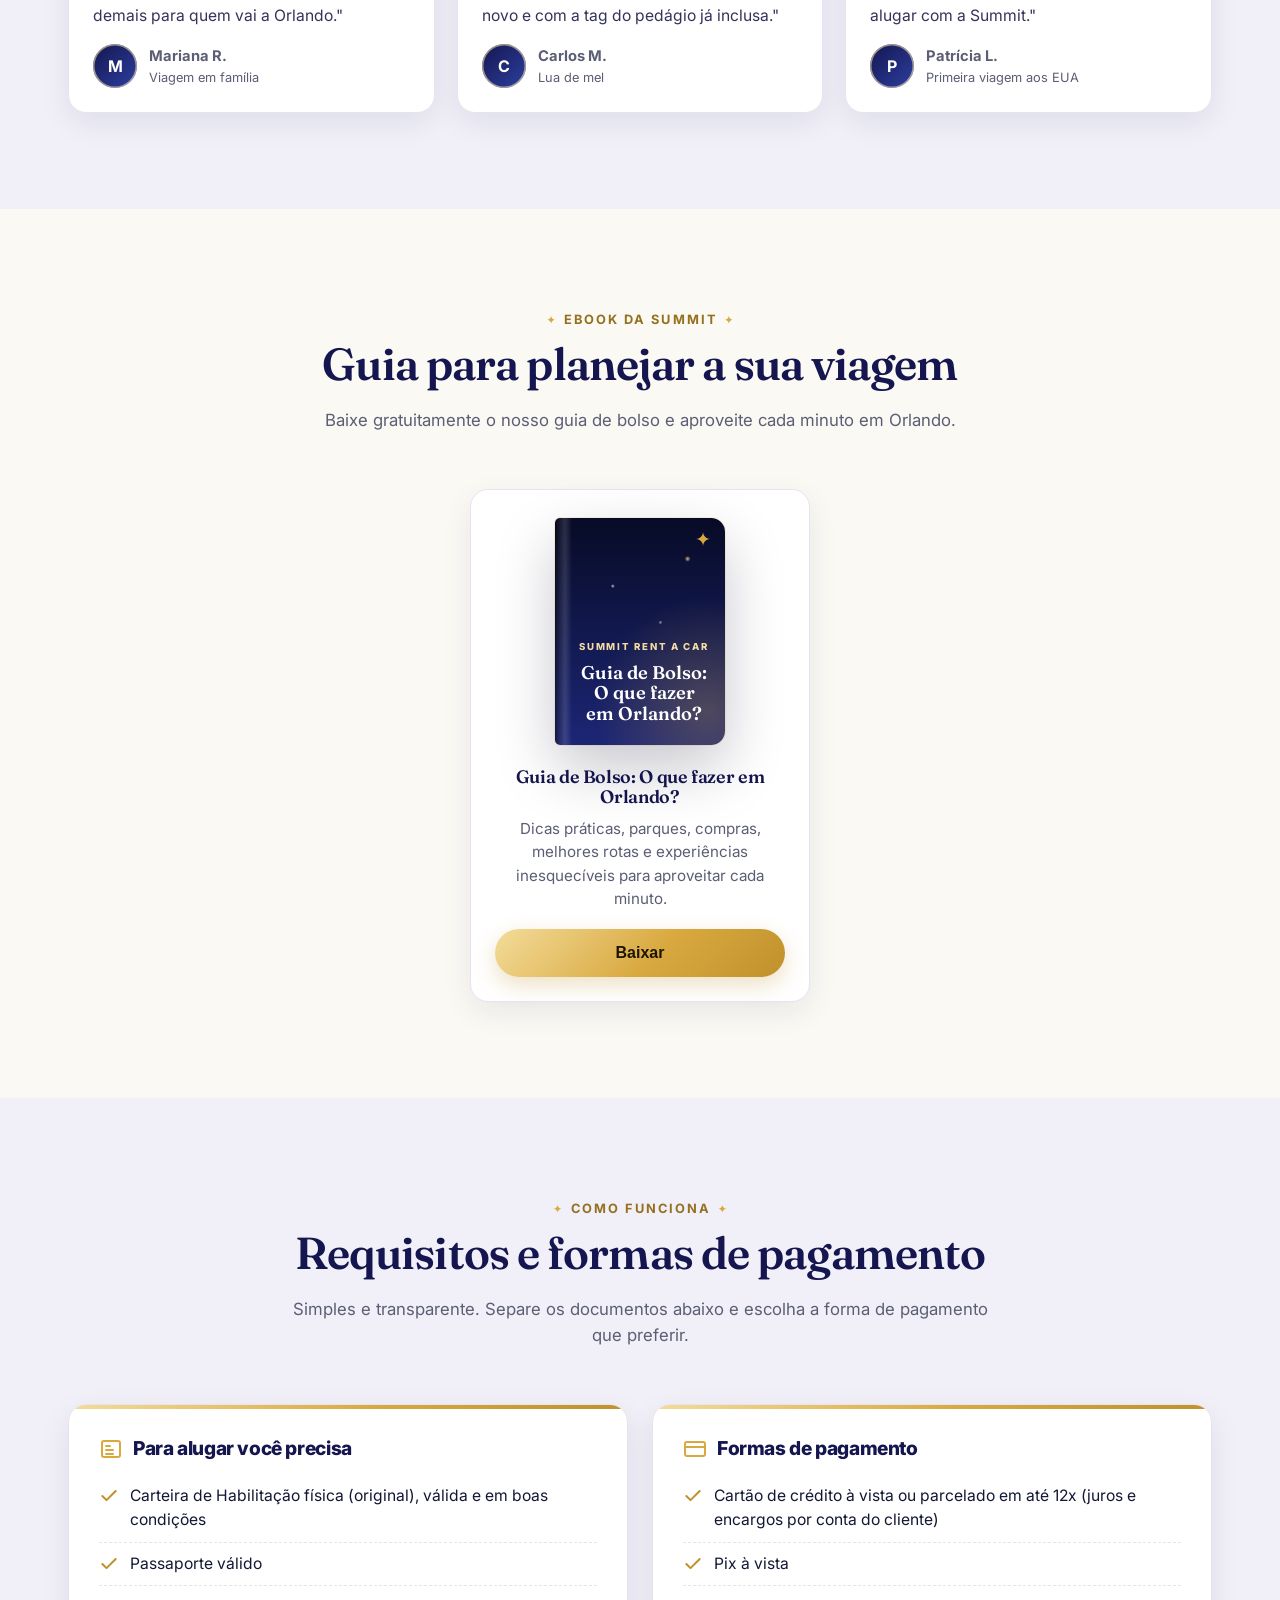
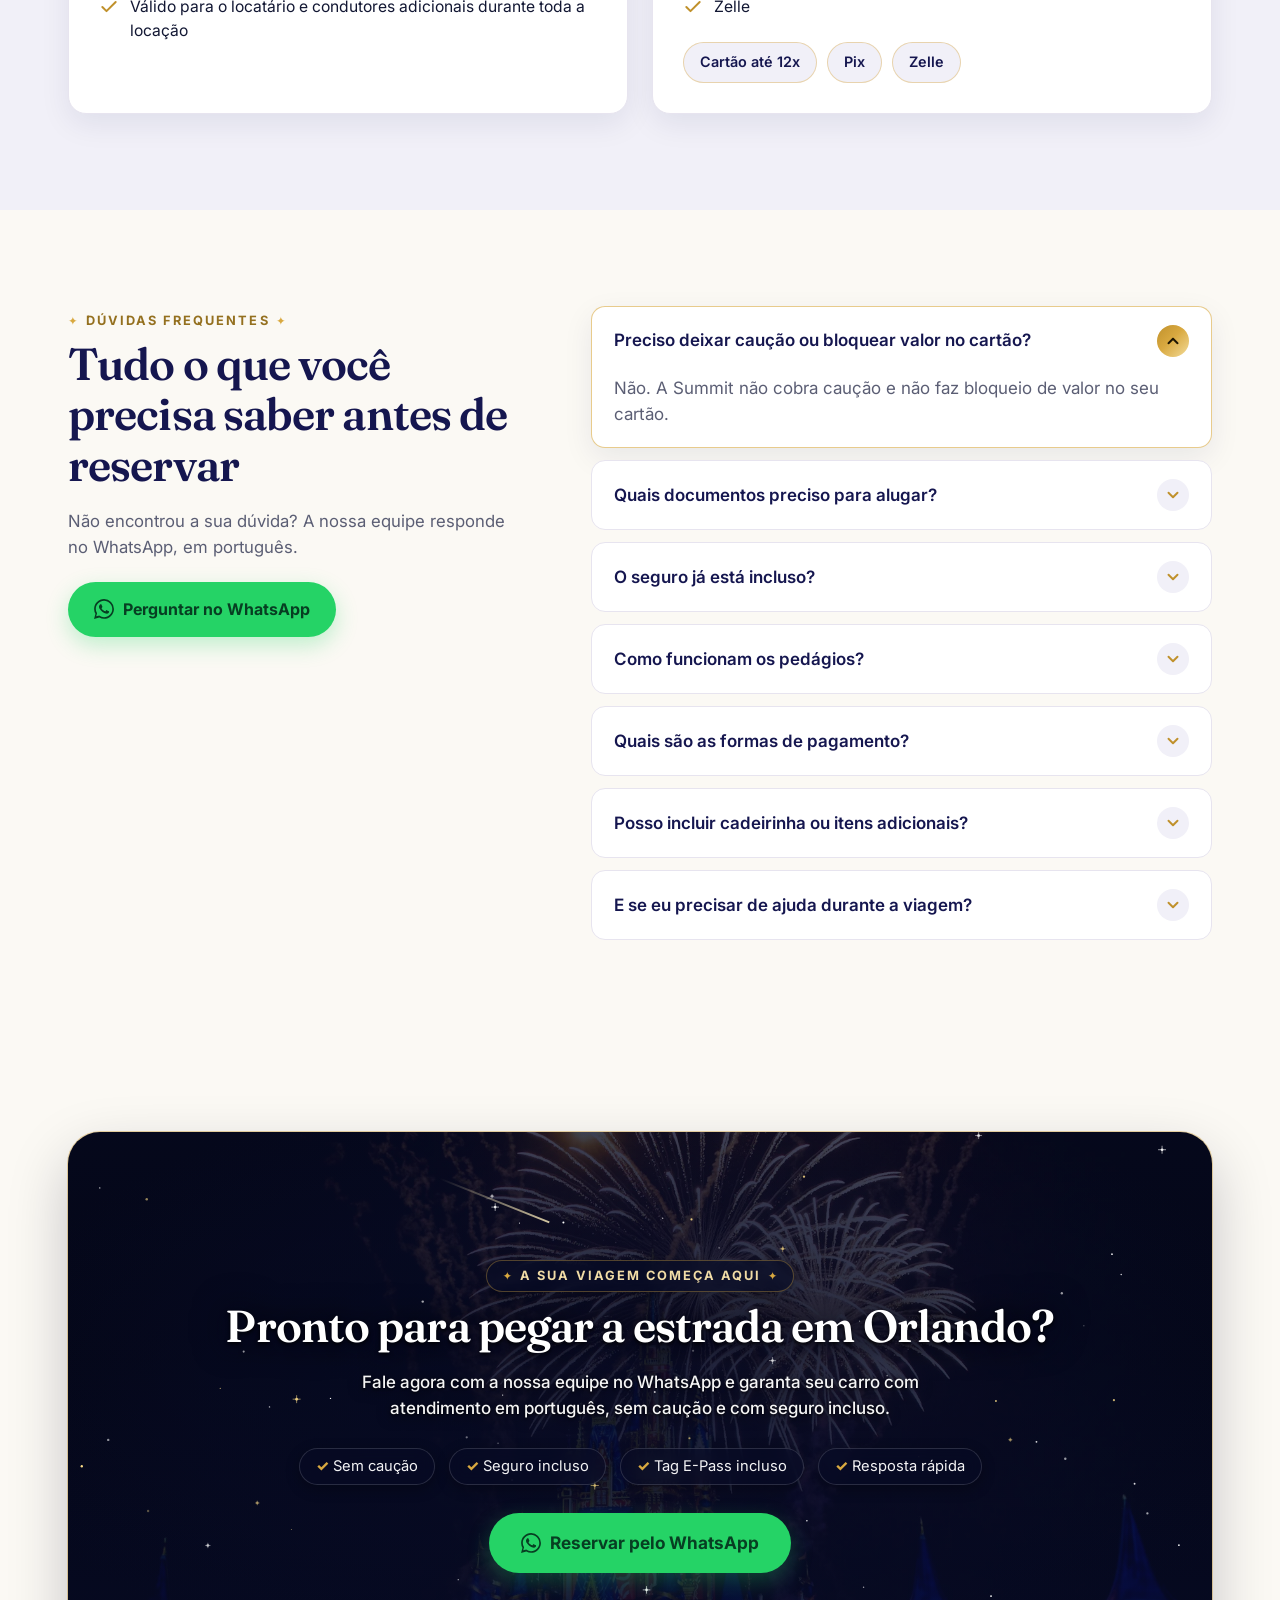
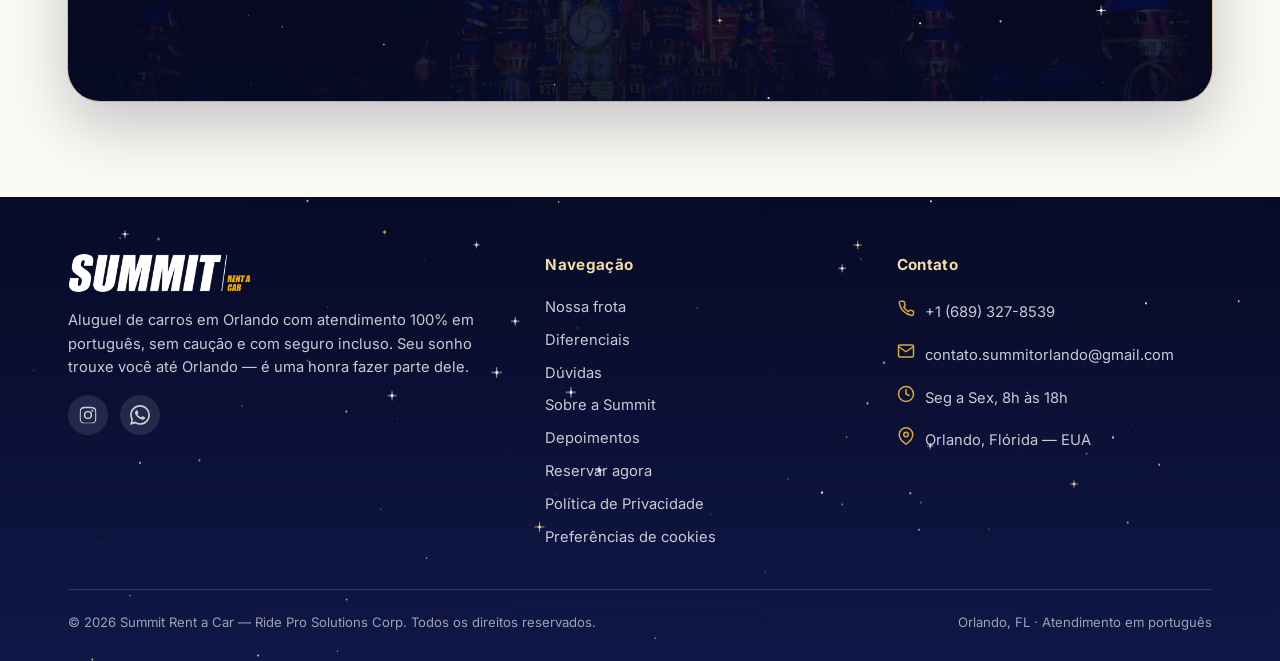
==== commit 171c1f18: "feat: implement secure backend email API and GTM initialization script" ====
--- a/index.html
+++ b/index.html
@@ -4,31 +4,8 @@
 <head>
   <meta charset="UTF-8">
   <meta name="viewport" content="width=device-width, initial-scale=1">
-  <!-- Google Consent Mode v2: tudo negado por padrao ate o aceite no banner -->
-  <script>
-    window.dataLayer = window.dataLayer || [];
-    function gtag(){dataLayer.push(arguments);}
-    (function () {
-      var accepted = false;
-      try { accepted = localStorage.getItem('summit_consent') === 'accepted'; } catch (e) {}
-      var v = accepted ? 'granted' : 'denied';
-      gtag('consent', 'default', {
-        analytics_storage: v,
-        ad_storage: v,
-        ad_user_data: v,
-        ad_personalization: v,
-        functionality_storage: 'granted',
-        security_storage: 'granted'
-      });
-    })();
-  </script>
-  <!-- Google Tag Manager -->
-  <script>(function(w,d,s,l,i){w[l]=w[l]||[];w[l].push({'gtm.start':
-  new Date().getTime(),event:'gtm.js'});var f=d.getElementsByTagName(s)[0],
-  j=d.createElement(s),dl=l!='dataLayer'?'&l='+l:'';j.async=true;j.src=
-  'https://www.googletagmanager.com/gtm.js?id='+i+dl;f.parentNode.insertBefore(j,f);
-  })(window,document,'script','dataLayer','GTM-W9N7584C');</script>
-  <!-- End Google Tag Manager -->
+  <!-- Consent Mode v2 + Google Tag Manager (arquivo externo por causa da CSP) -->
+  <script src="assets/js/gtm-init.js?v=20261128"></script>
   <title>Summit Rent a Car | Aluguel de Carro em Orlando com Atendimento em Português</title>
   <meta name="description"
     content="Alugue seu carro em Orlando com a Summit Rent a Car: atendimento 100% em português, sem caução, seguro e Tag E-Pass inclusos. Econômicos a partir de $55/dia. Reserve agora pelo WhatsApp.">
@@ -53,7 +30,7 @@
   <link rel="preconnect" href="https://fonts.gstatic.com" crossorigin>
   <link rel="stylesheet"
     href="https://fonts.googleapis.com/css2?family=Fraunces:ital,opsz,wght@0,9..144,500;0,9..144,600;1,9..144,500;1,9..144,600&family=Inter:wght@400;500;600;700&display=swap">
-  <link rel="stylesheet" href="assets/css/styles.css?v=20261124b">
+  <link rel="stylesheet" href="assets/css/styles.css?v=20261128">
   <script type="application/ld+json">
 {"@context":"https://schema.org","@type":"AutoRental","name":"Summit Rent a Car","legalName":"Ride Pro Solutions Corp","image":"https://www.summitorlando.com.br/assets/img/logo-summit.png","url":"https://www.summitorlando.com.br/","telephone":"+1-689-327-8539","email":"contato.summitorlando@gmail.com","areaServed":"Orlando, Florida, USA","priceRange":"$55-$110 por dia","openingHours":"Mo-Fr 08:00-18:00","sameAs":["https://www.instagram.com/summitorlando"]}
 </script>
@@ -738,7 +715,7 @@
         <div class="field">
           <label for="e-tel" data-i18n="ebm_tel">Telefone / WhatsApp</label>
           <input type="tel" id="e-tel" name="telefone" placeholder="(11) 99999-9999" data-i18n-ph="ebm_tel_ph"
-            autocomplete="tel" minlength="6" maxlength="30" pattern="[0-9+()\-. ]{6,30}" required>
+            autocomplete="tel" minlength="6" maxlength="30" pattern="[0-9+\(\)\-. ]{6,30}" required>
         </div>
         <div class="hp-field" aria-hidden="true">
           <label for="e-website">Website</label>
@@ -763,9 +740,9 @@
     </div>
   </dialog>
 
-  <script src="assets/js/i18n.js?v=20261124b"></script>
-  <script src="assets/js/ebook-mail.js?v=20261124b"></script>
-  <script src="assets/js/main.js?v=20261124b"></script>
+  <script src="assets/js/i18n.js?v=20261128"></script>
+  <script src="assets/js/ebook-mail.js?v=20261128"></script>
+  <script src="assets/js/main.js?v=20261128"></script>
 </body>
 
 </html>
